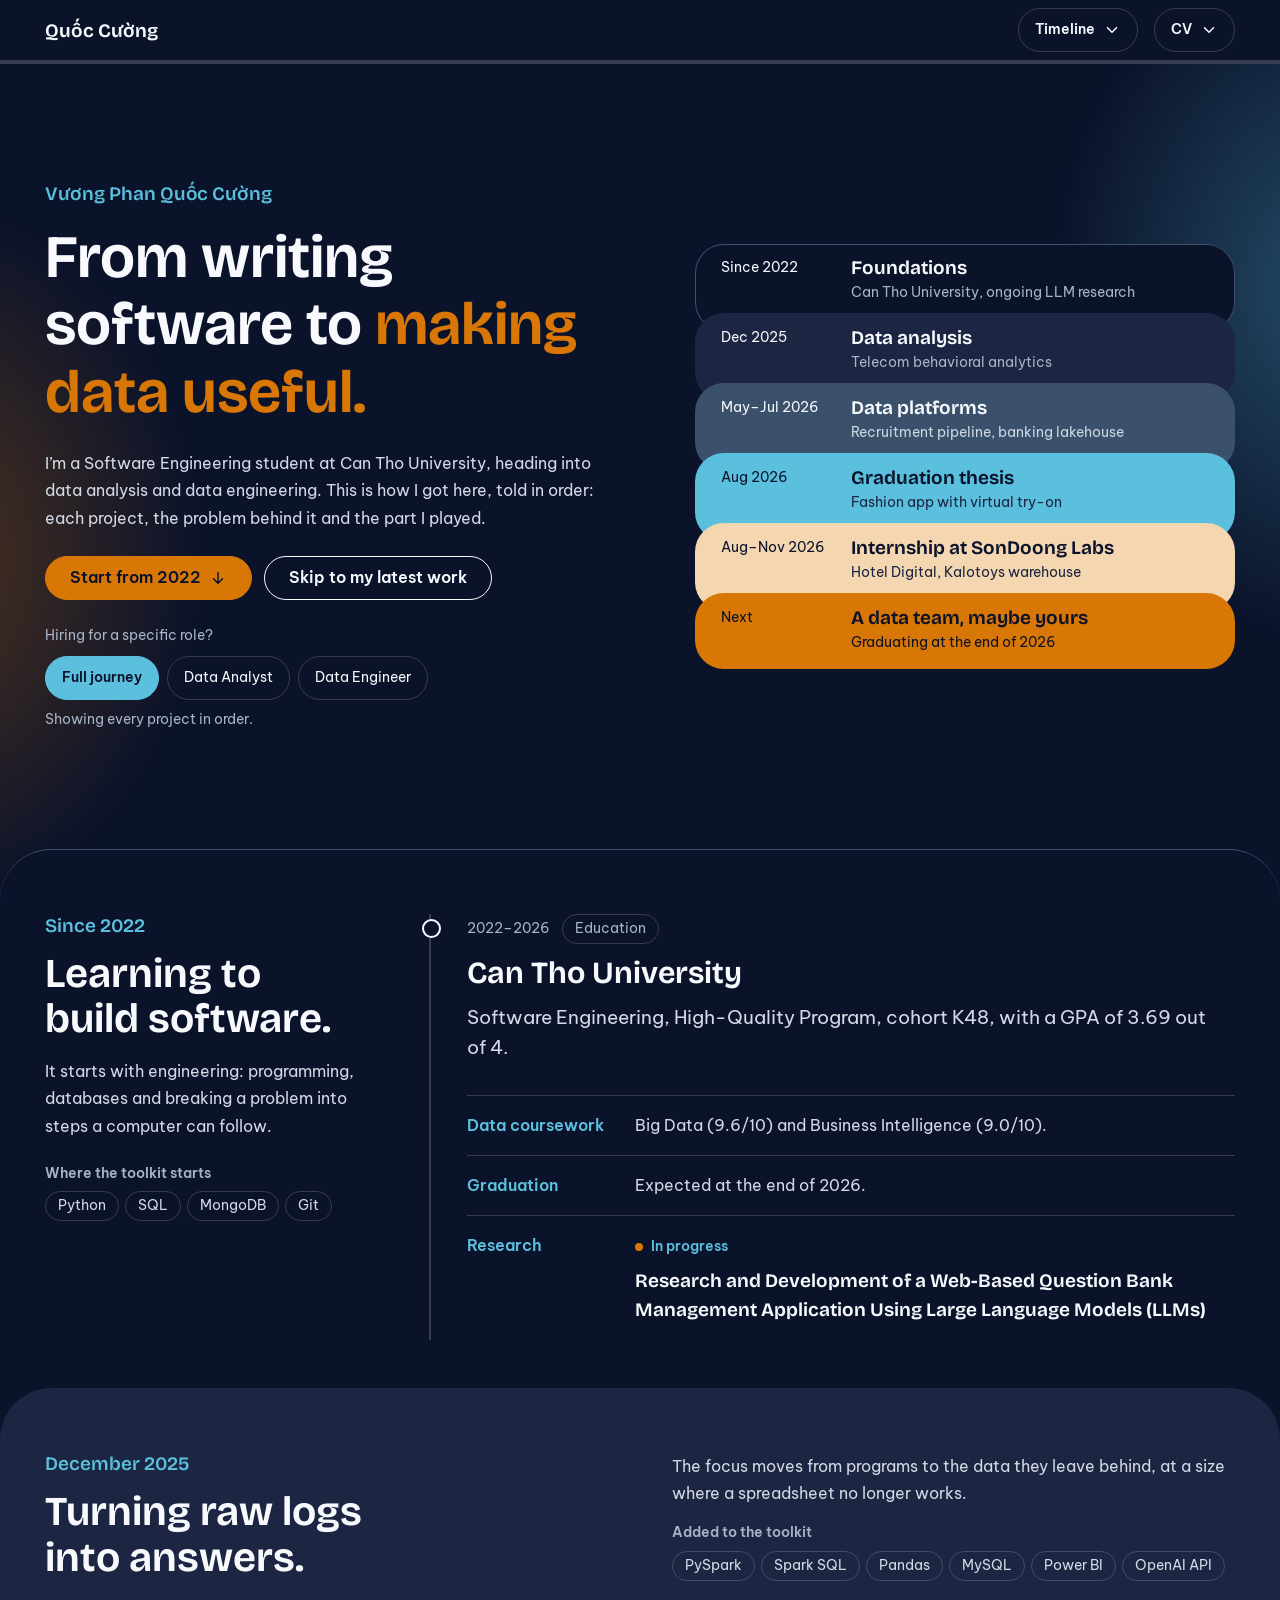
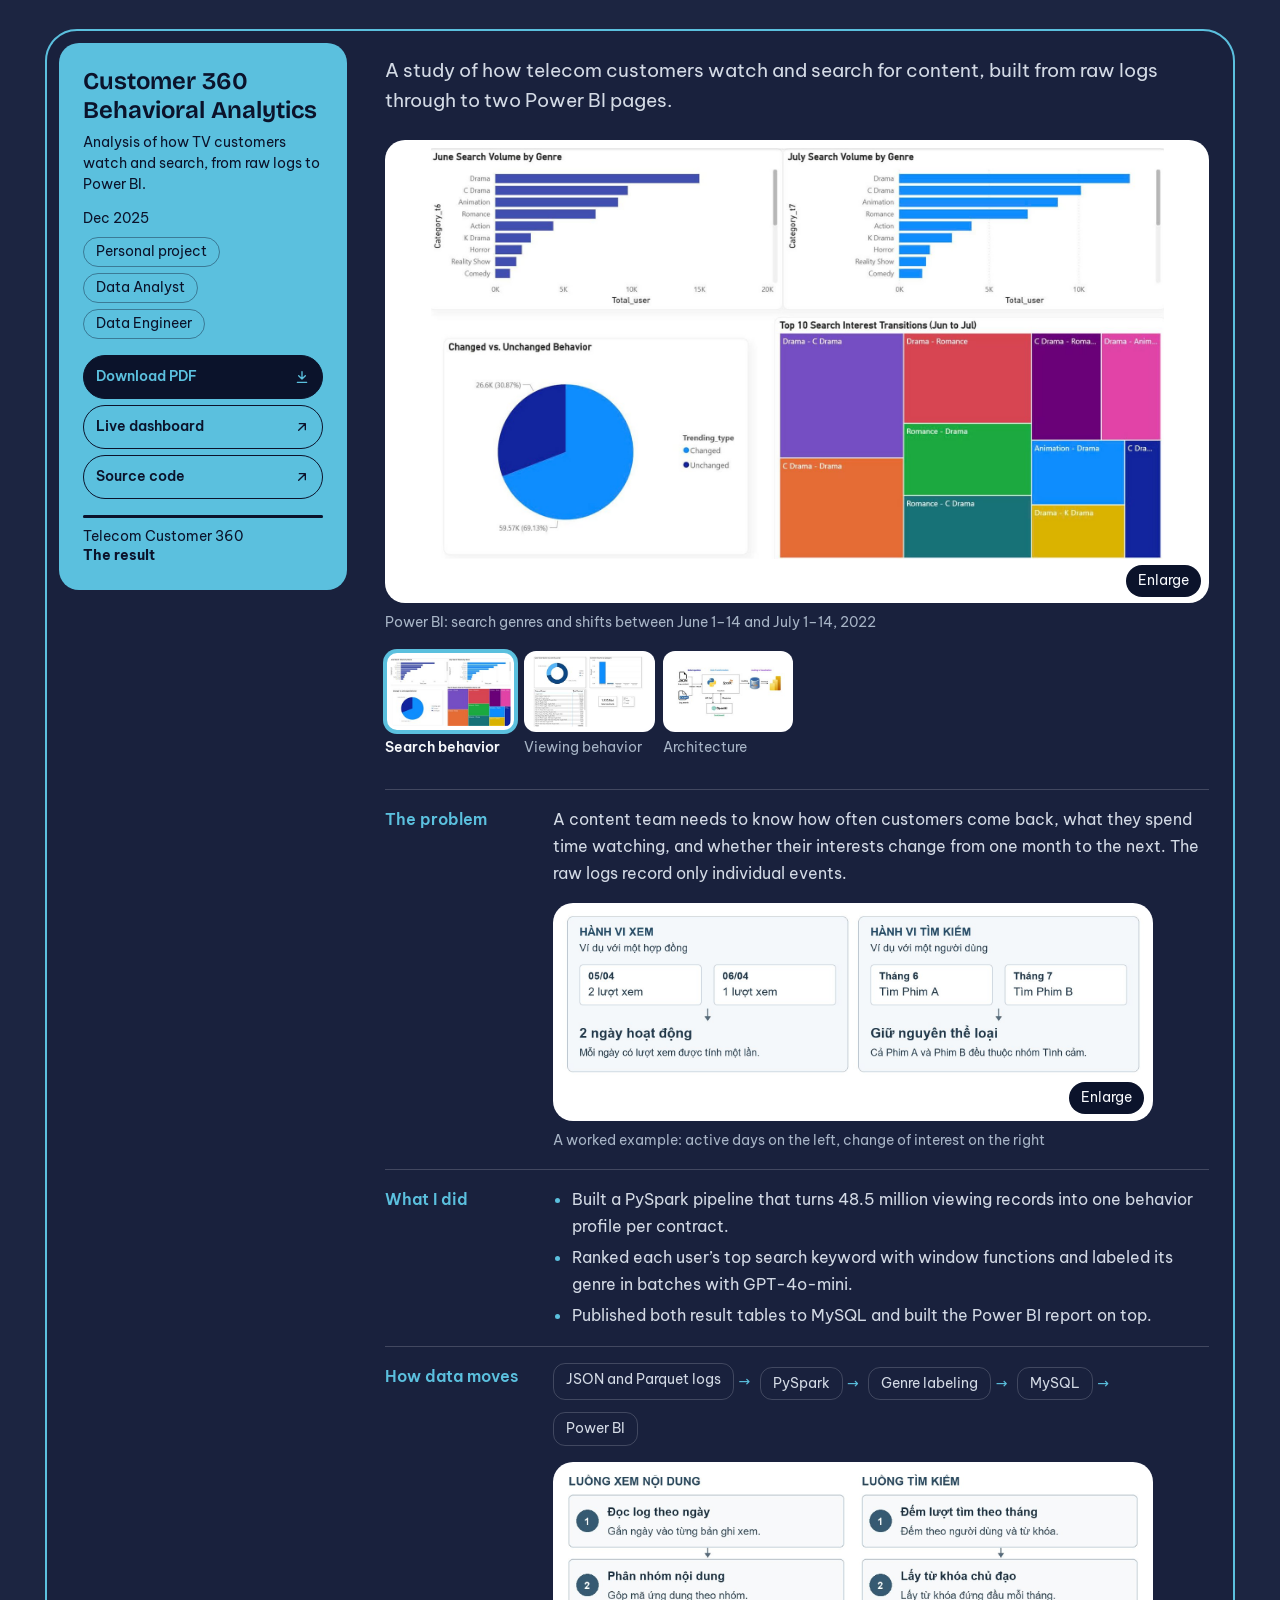
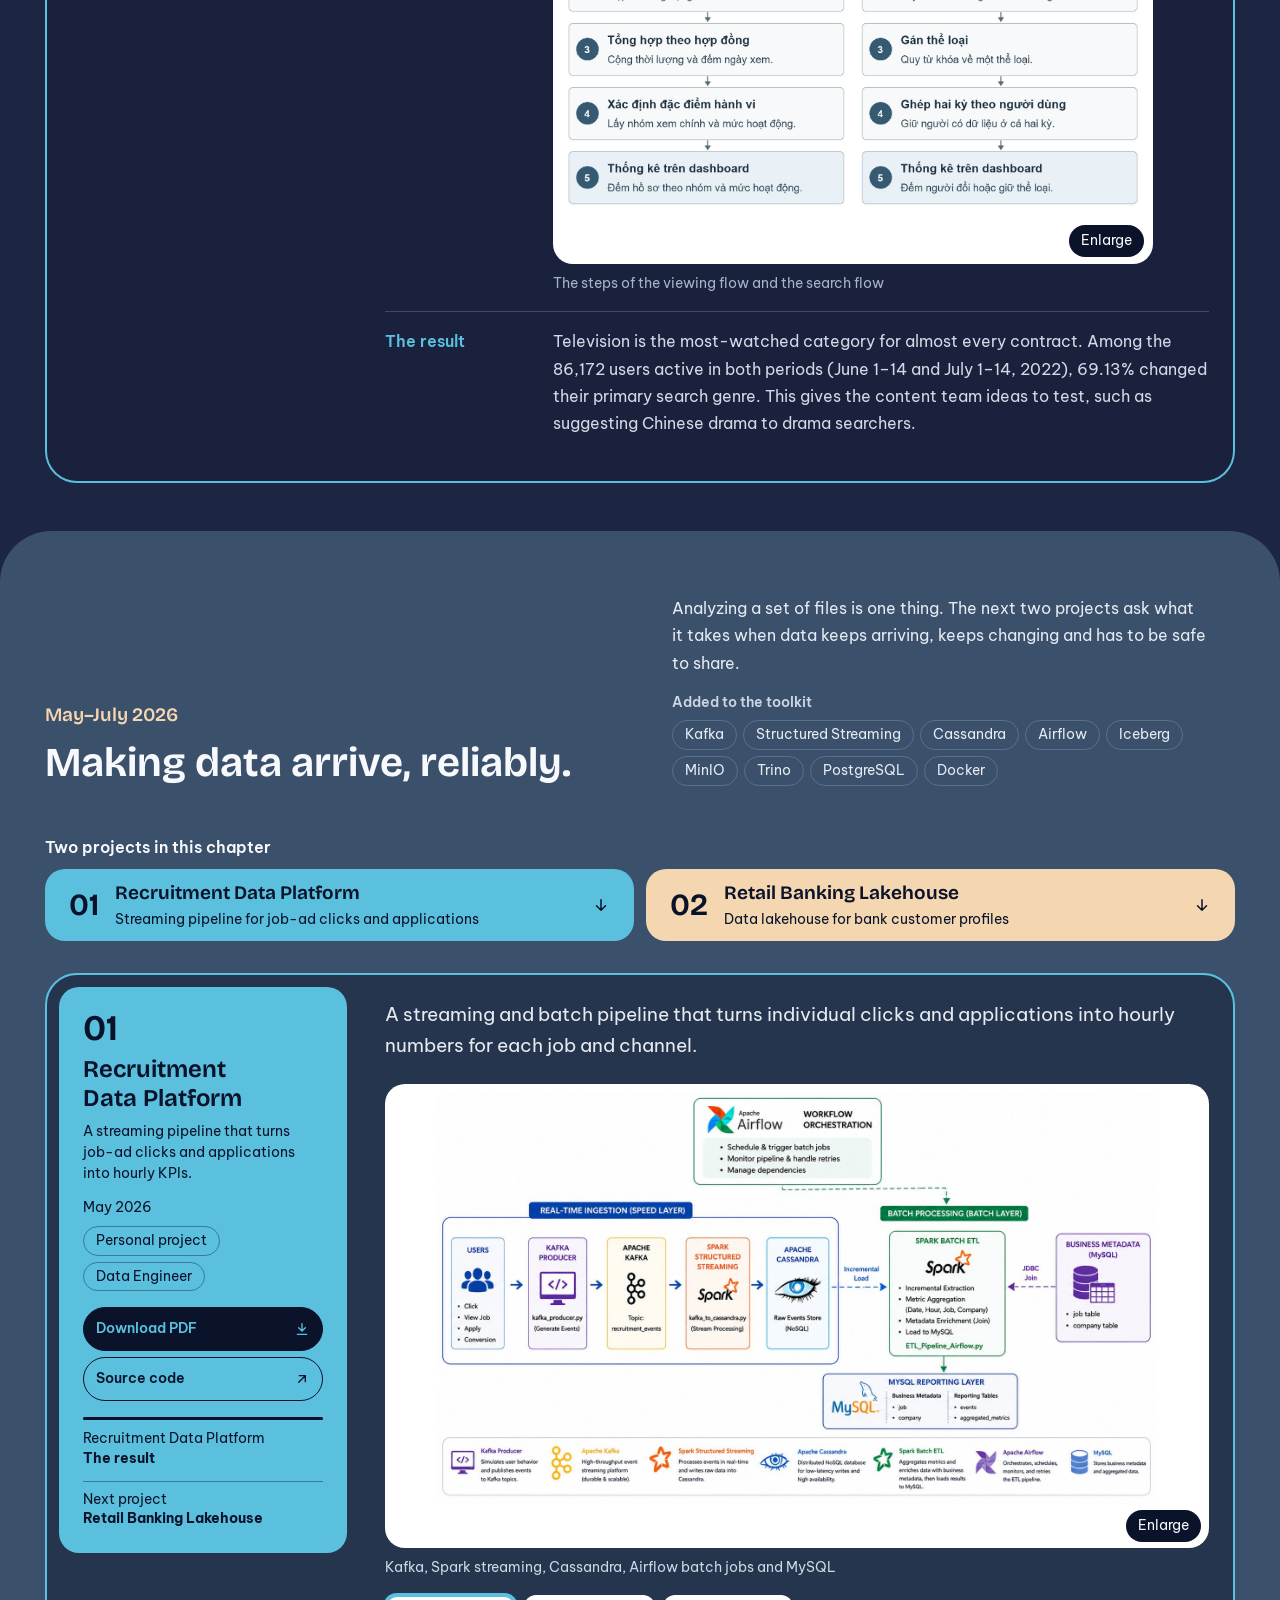
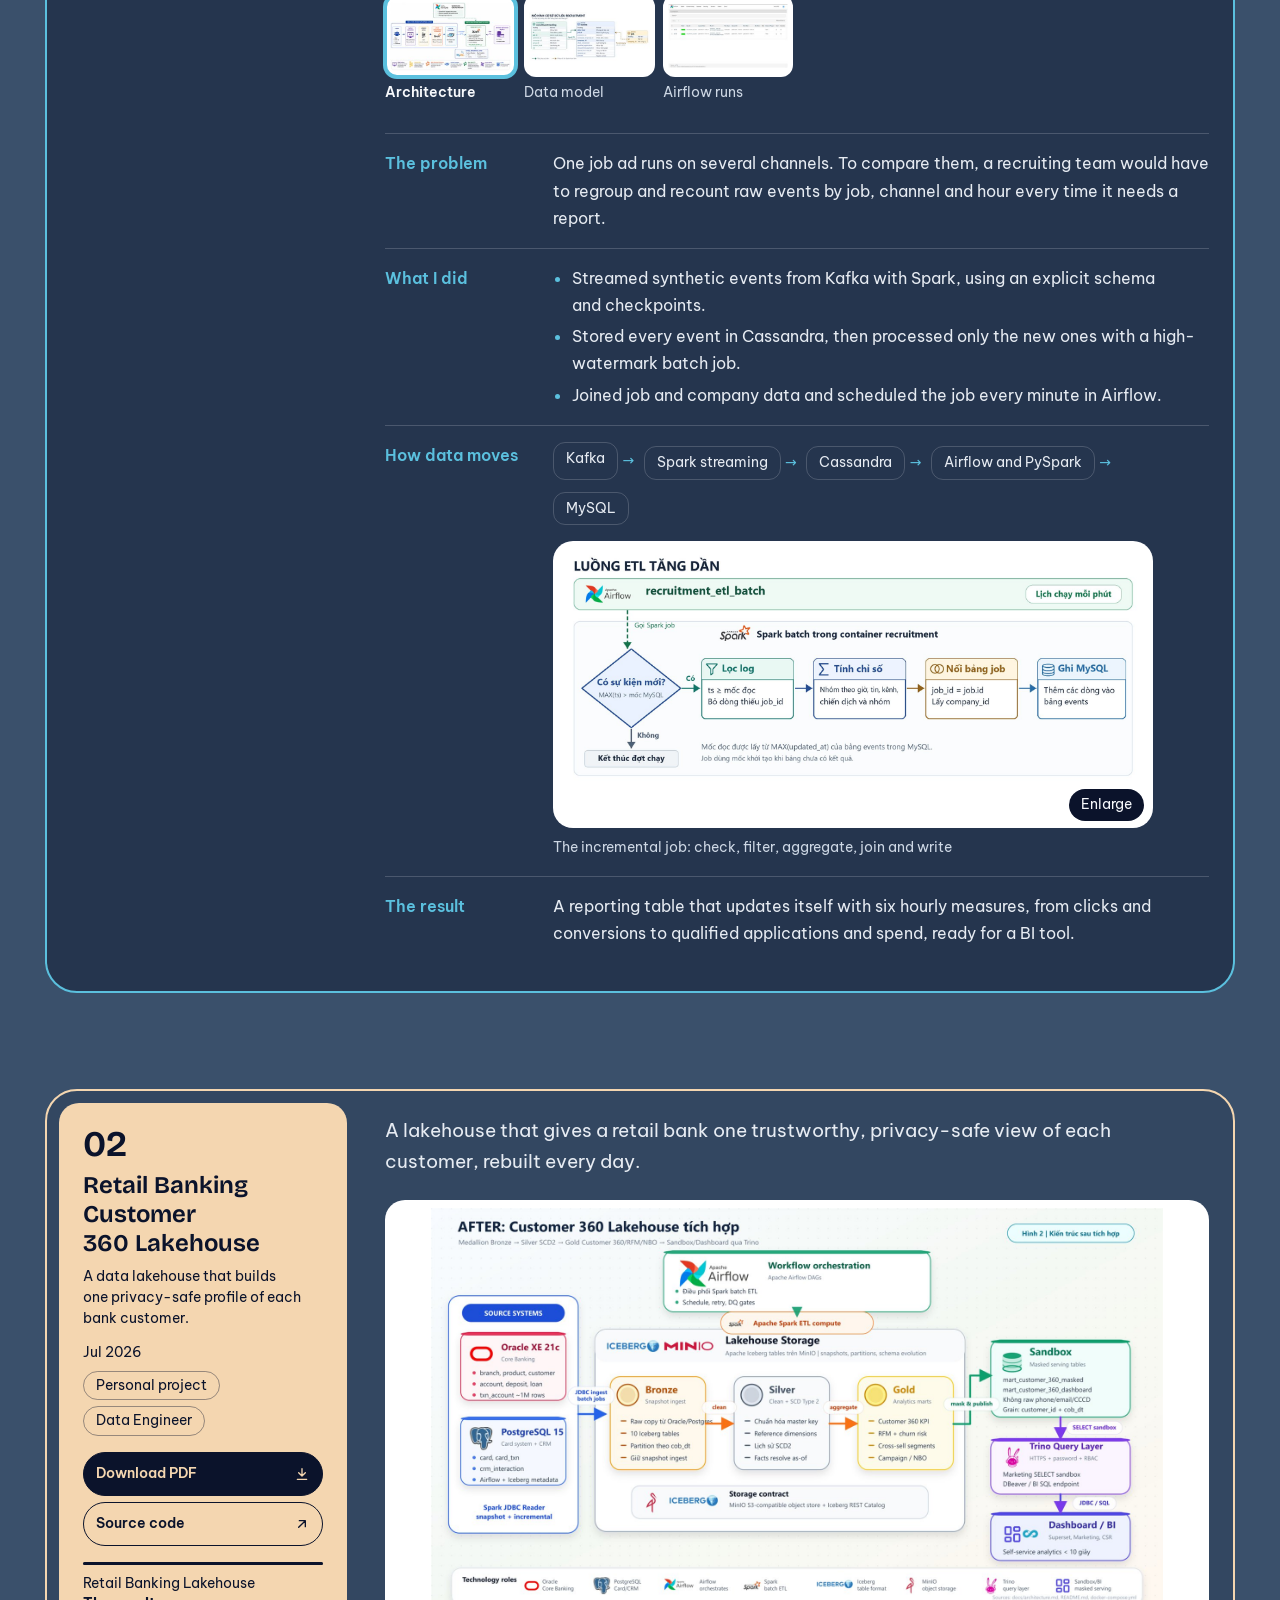
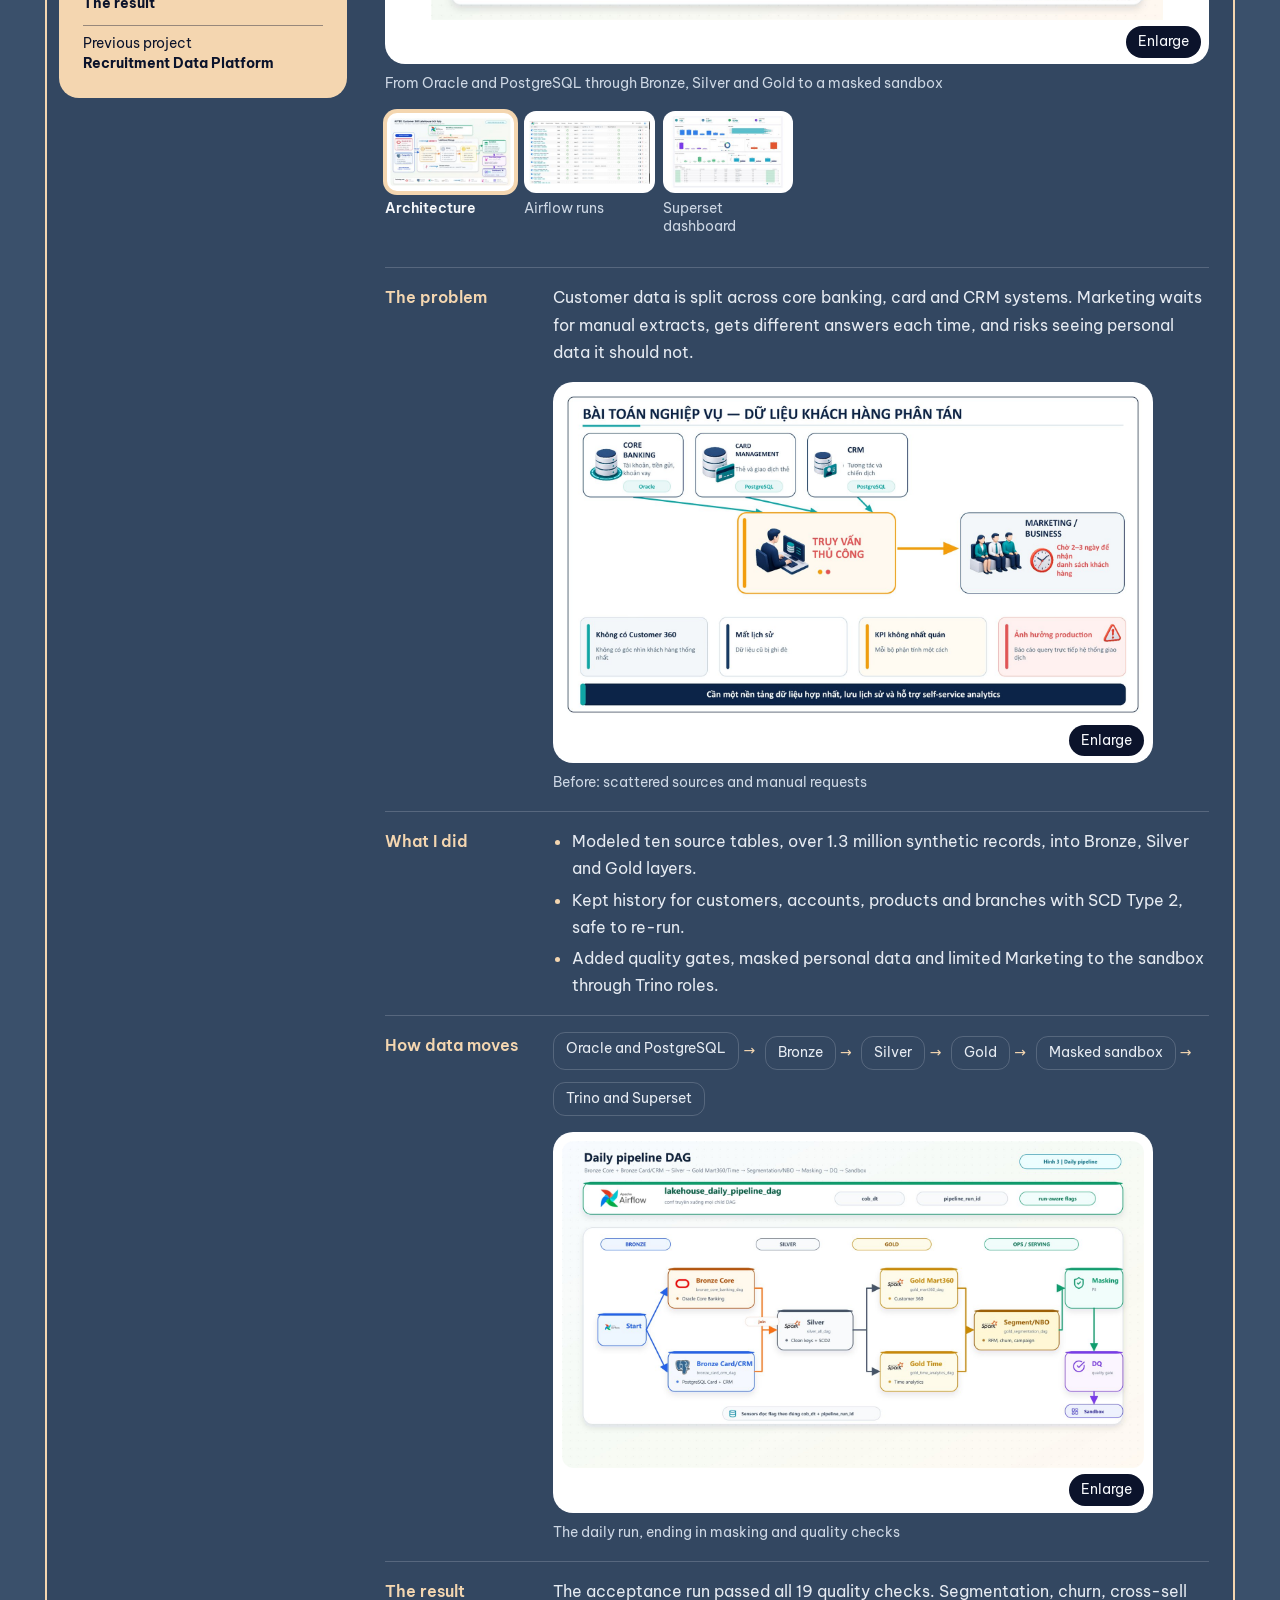
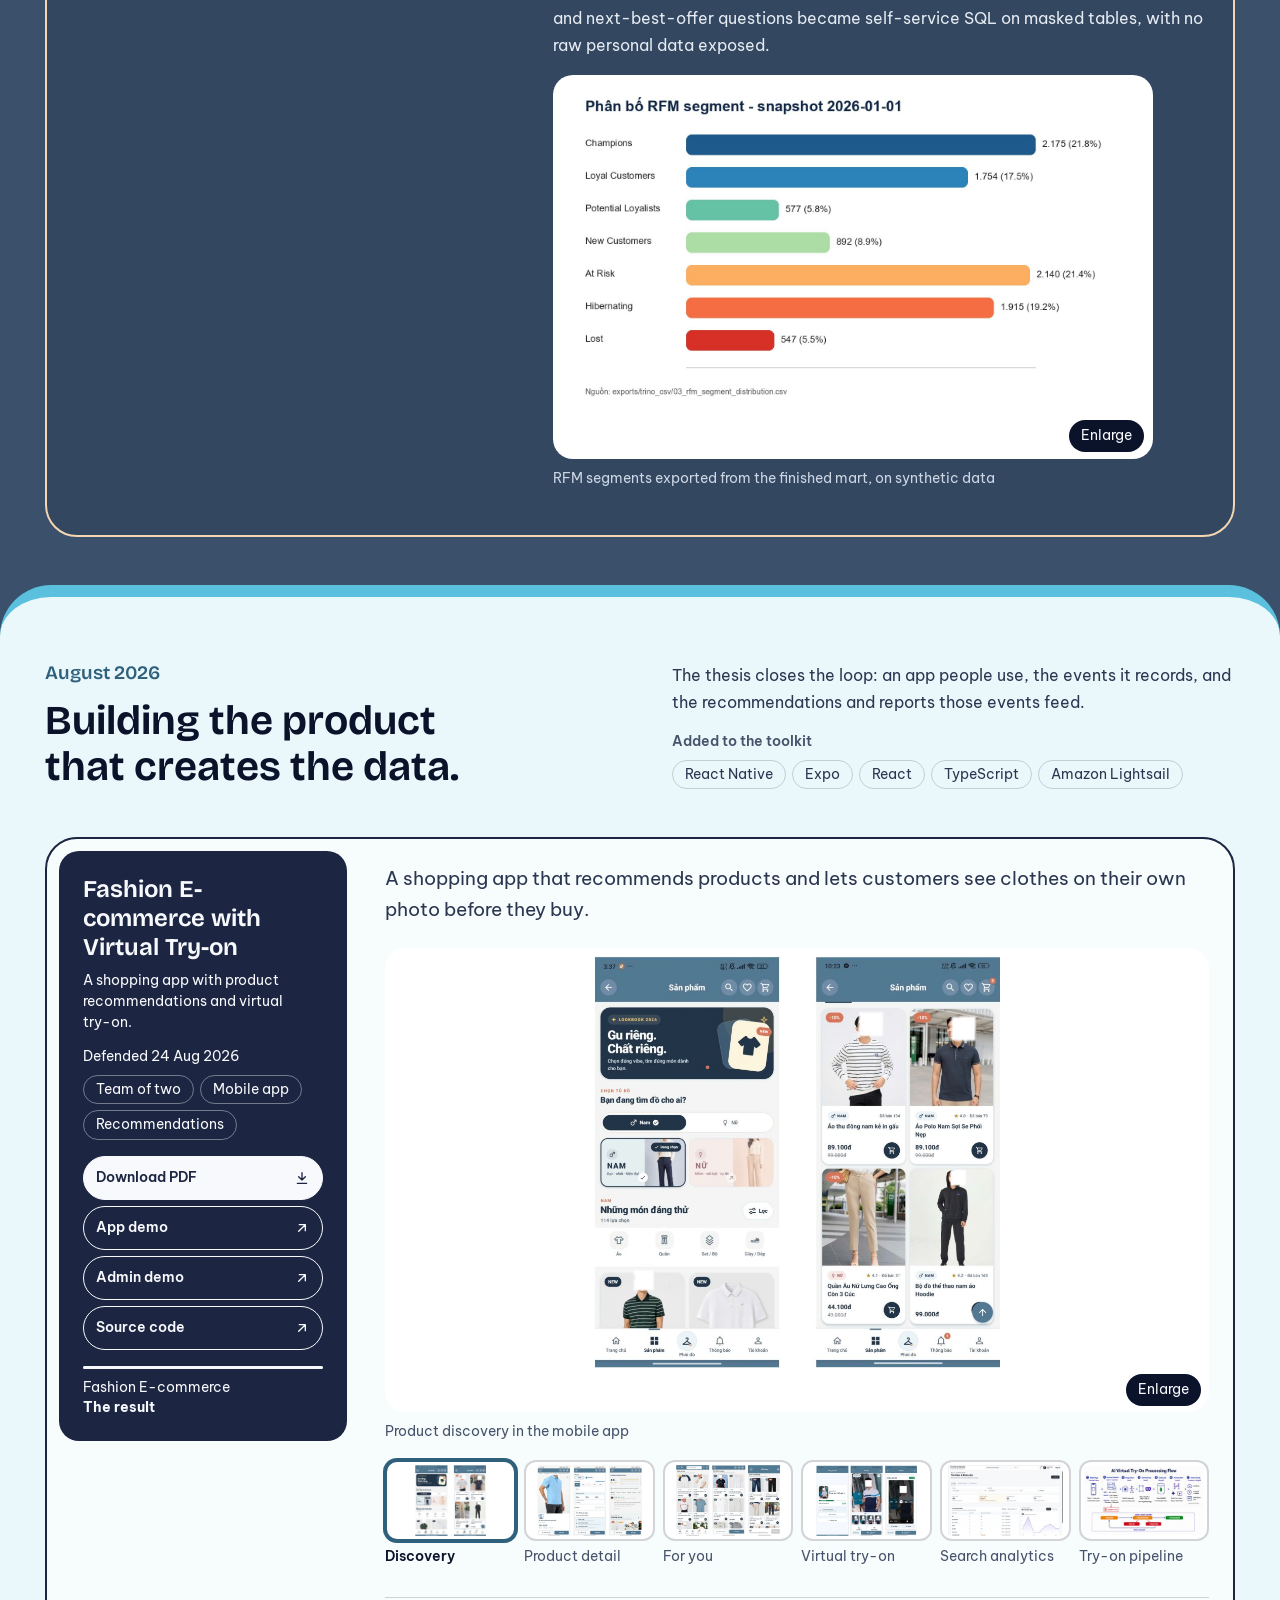
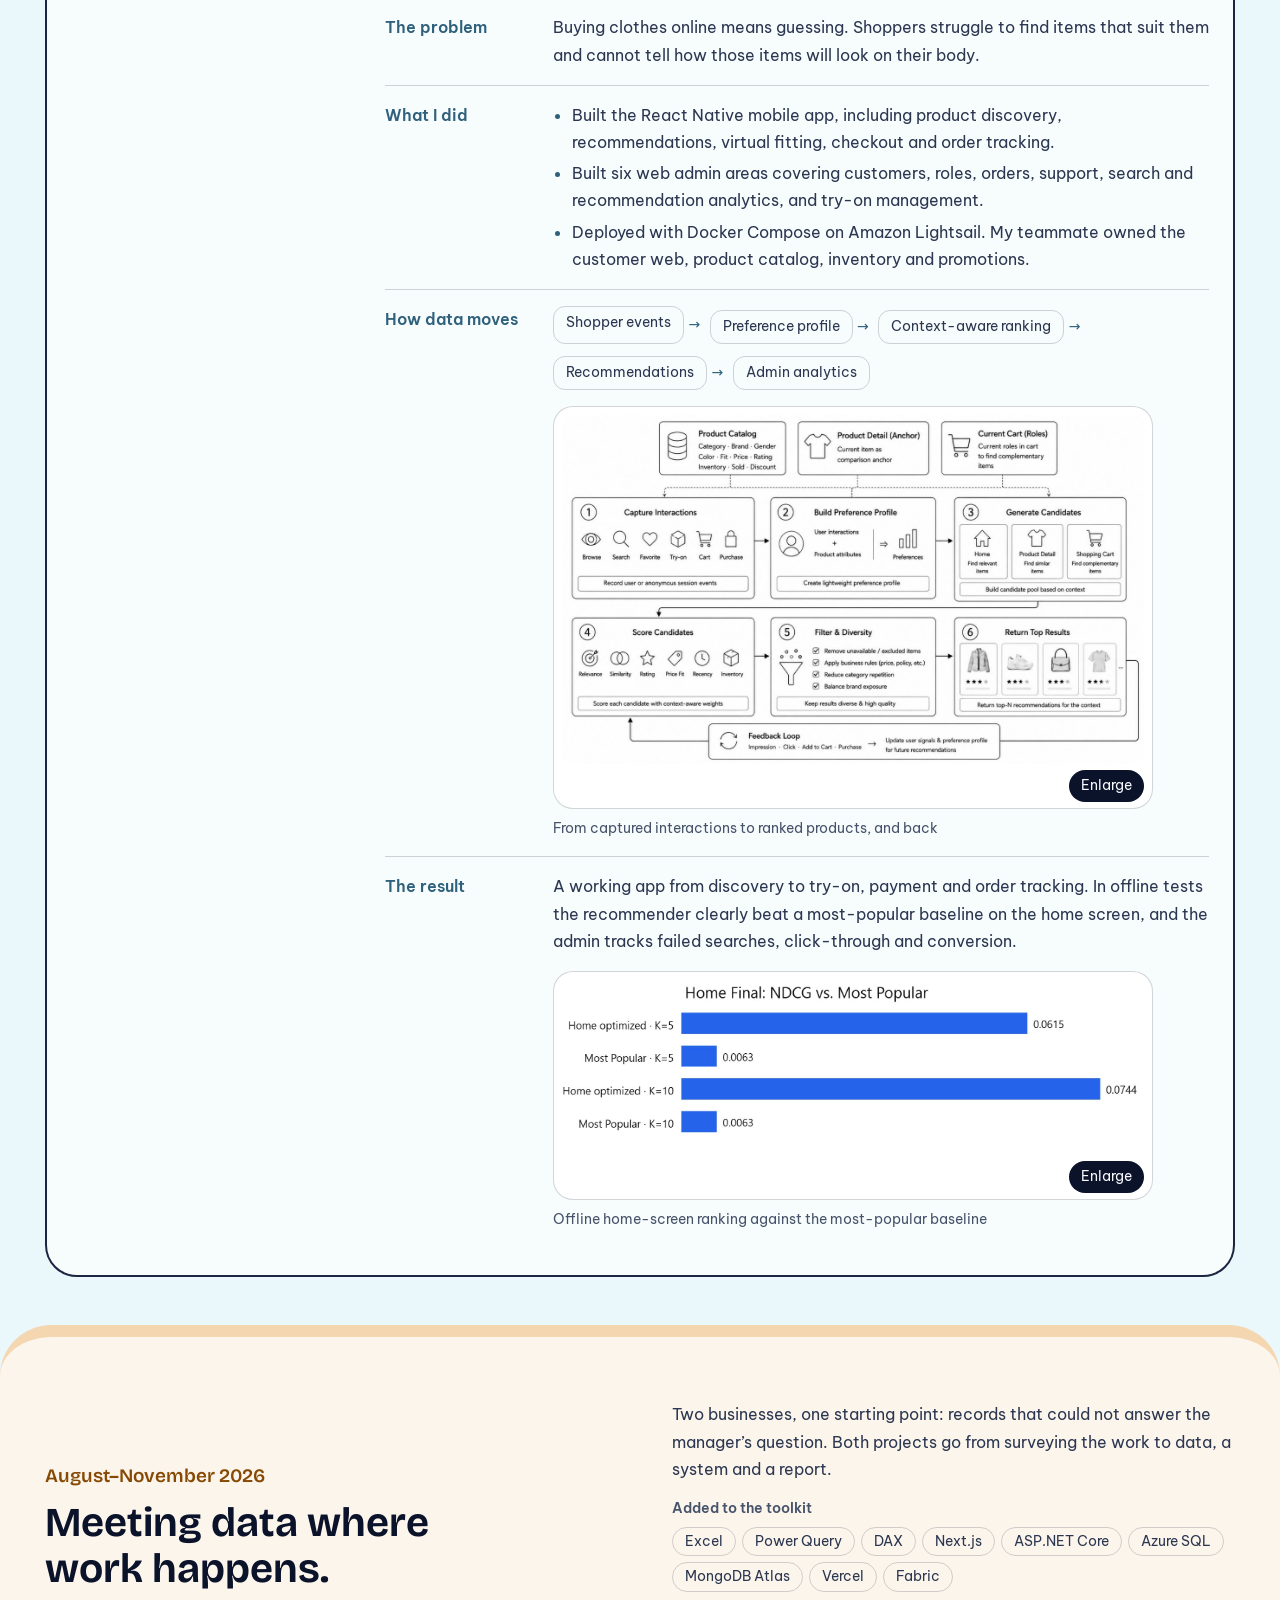
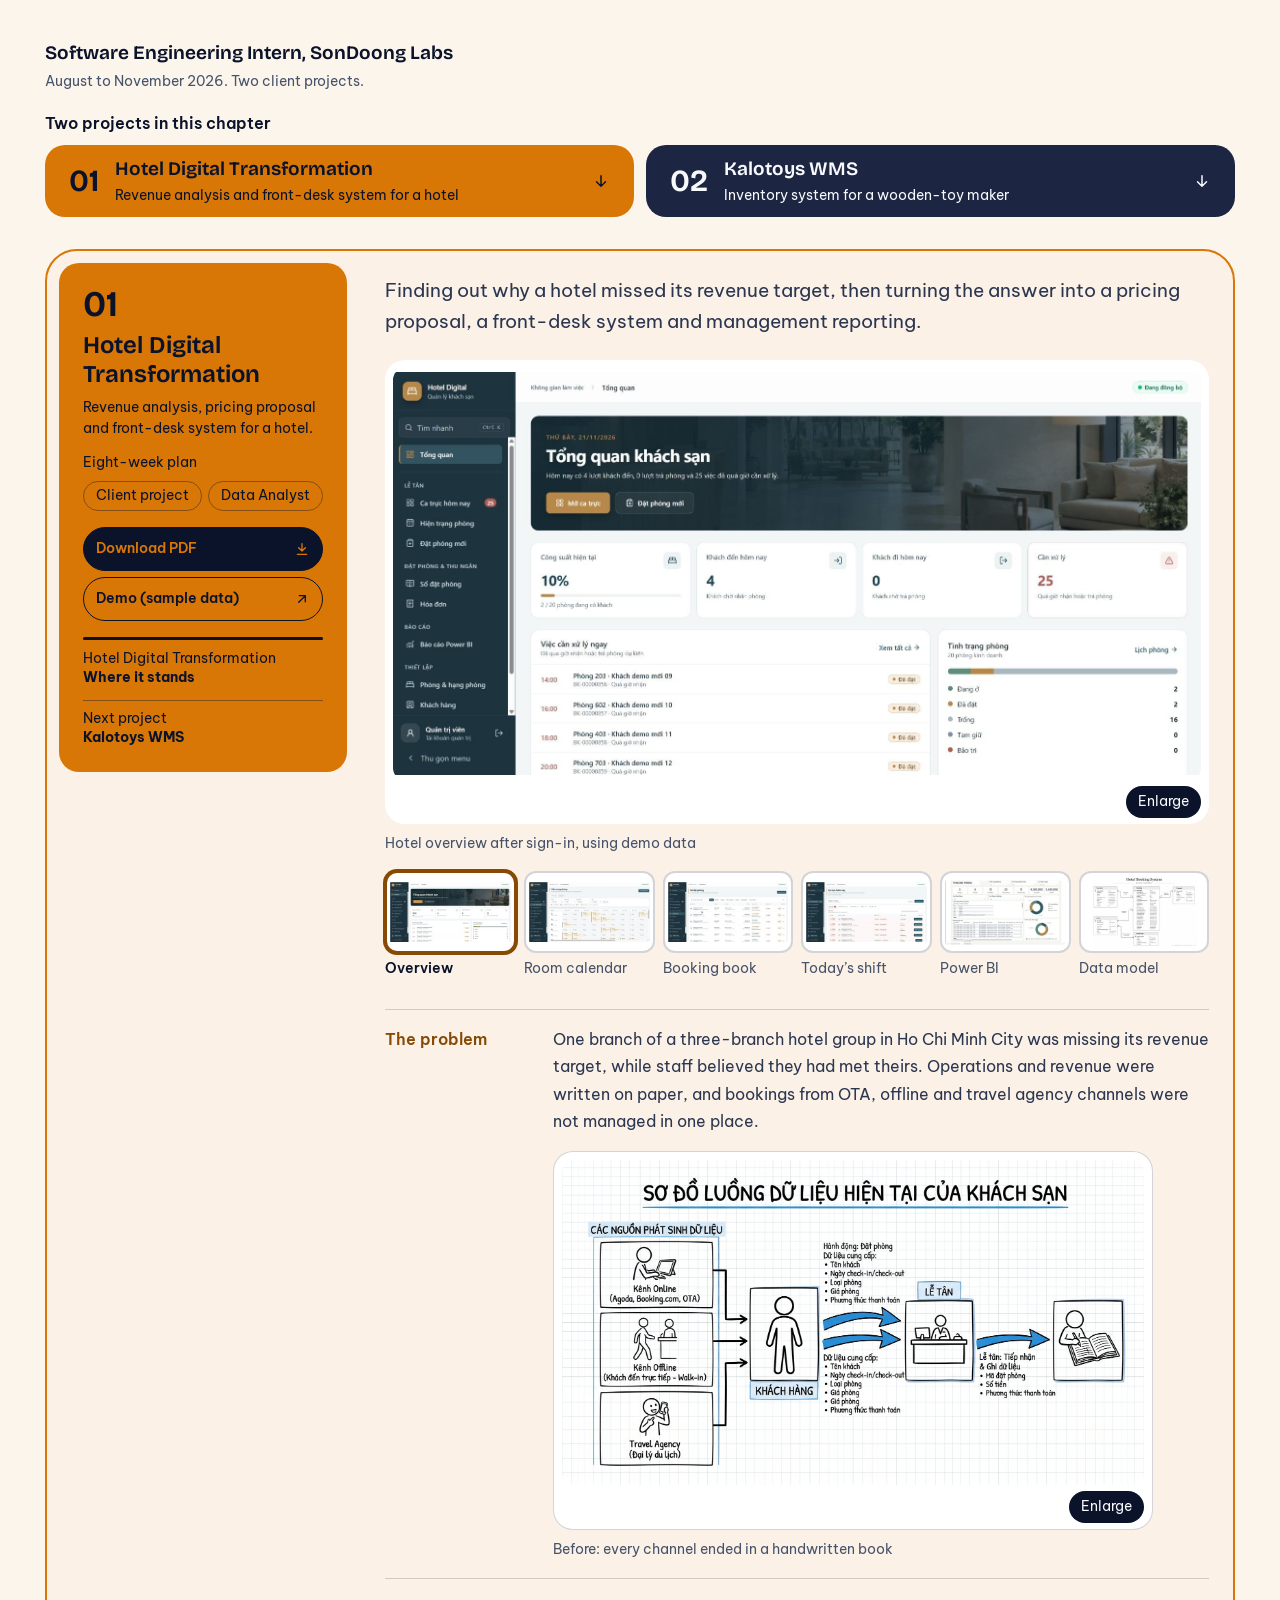
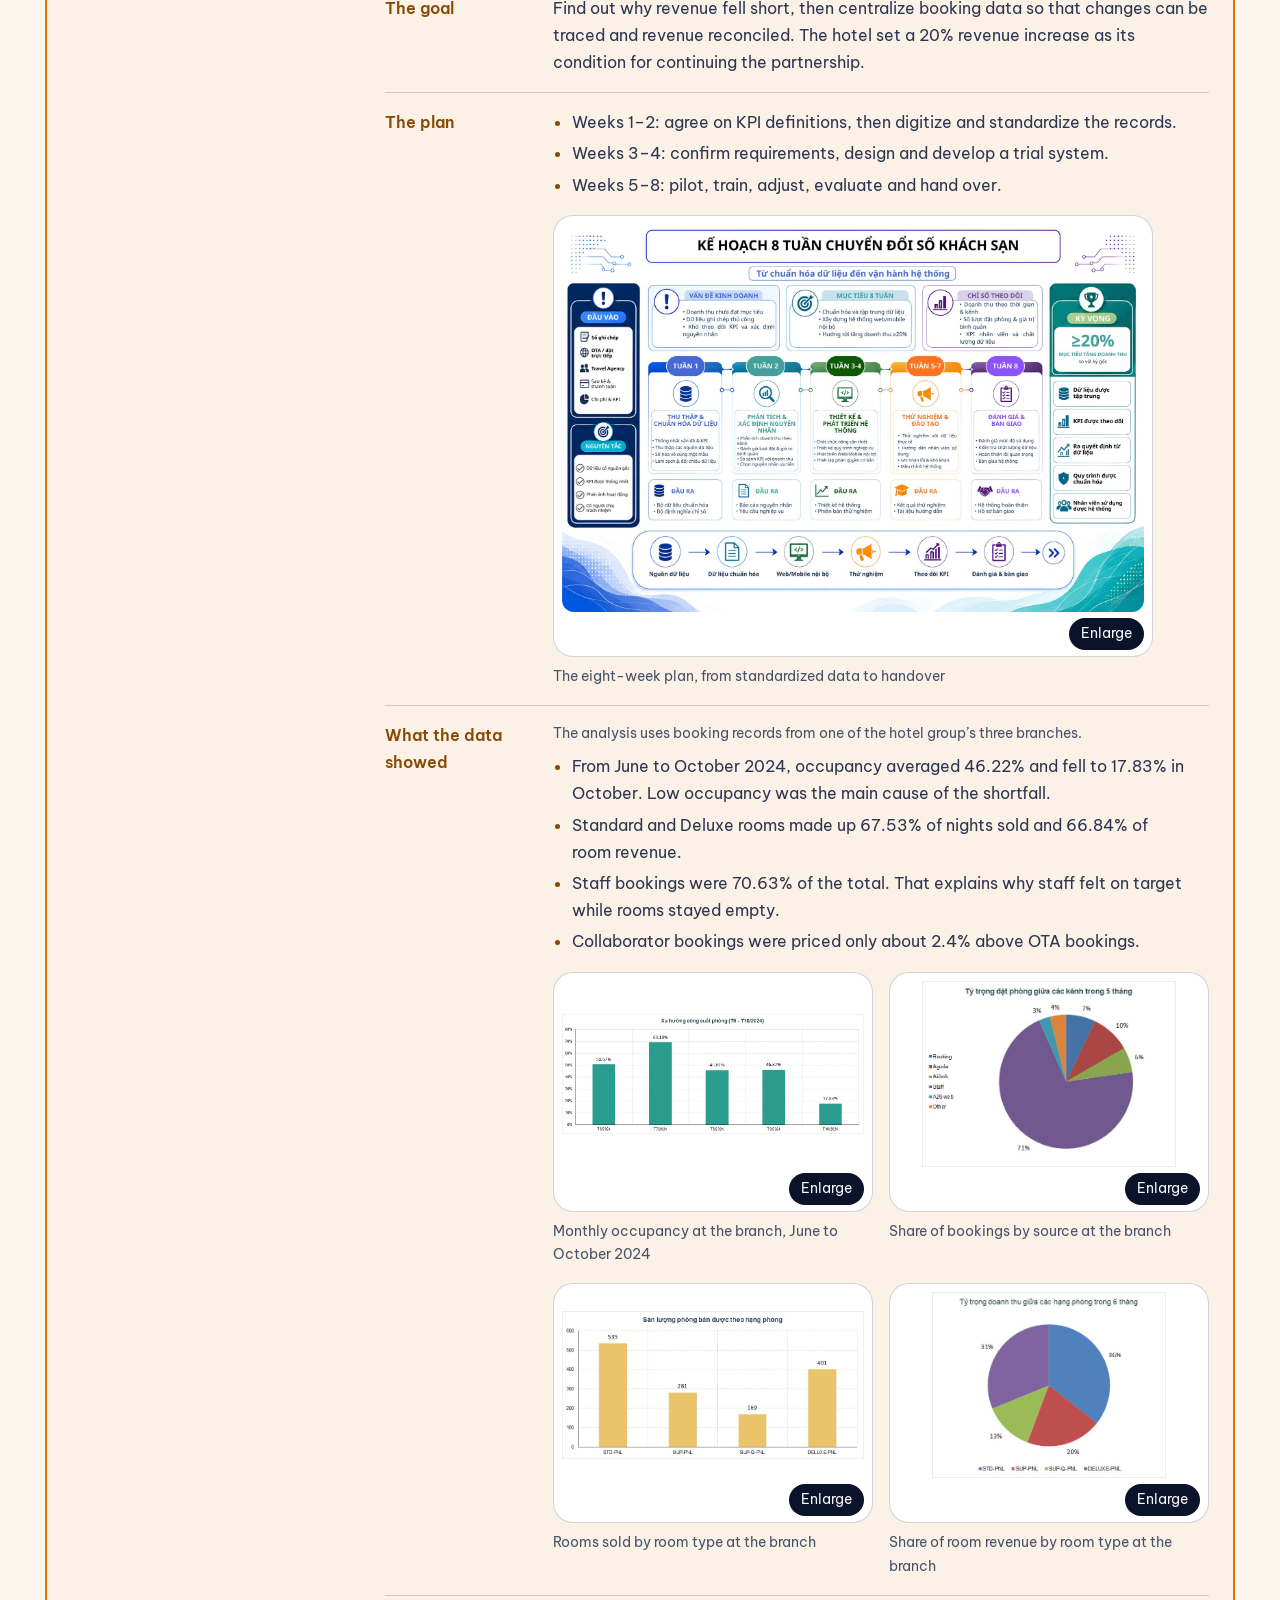
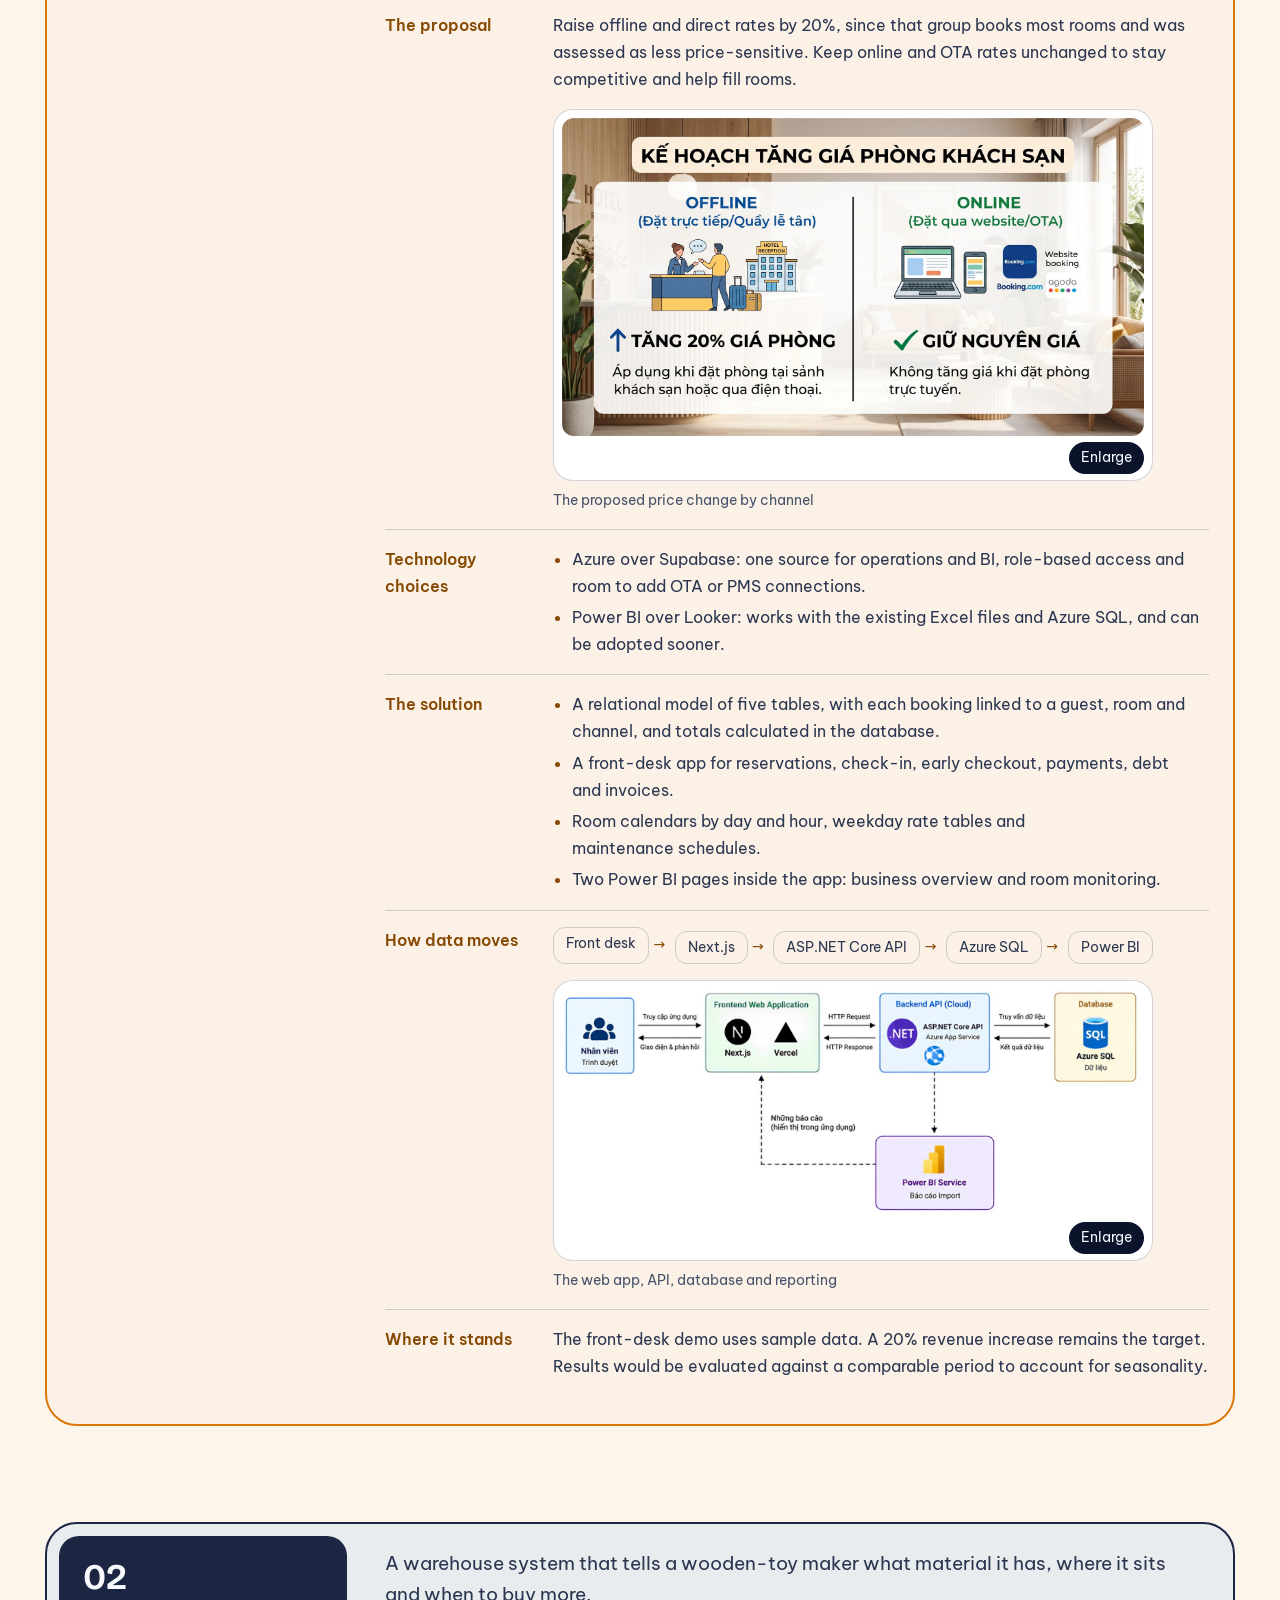
==== index.html @ 71e84320 "Clarify hotel data source and telecom analysis periods" ====
<!doctype html>
<html lang="en">
<head>
  <meta charset="utf-8">
  <meta name="viewport" content="width=device-width, initial-scale=1">
  <meta name="theme-color" content="#0B132B">
  <meta name="description" content="Vương Phan Quốc Cường: a project-by-project journey from software engineering to data analysis and data engineering, 2022 to 2026.">
  <link rel="canonical" href="https://mpgranji.github.io/">
  <meta property="og:type" content="website">
  <meta property="og:site_name" content="Vương Phan Quốc Cường">
  <meta property="og:title" content="Vương Phan Quốc Cường | Data Analyst &amp; Data Engineer">
  <meta property="og:description" content="From data pipelines to useful analysis — selected work across data engineering and analytics.">
  <meta property="og:url" content="https://mpgranji.github.io/">
  <meta property="og:image" content="https://mpgranji.github.io/assets/img/portfolio-og.png">
  <meta property="og:image:type" content="image/png">
  <meta property="og:image:width" content="1200">
  <meta property="og:image:height" content="630">
  <meta property="og:image:alt" content="Vương Phan Quốc Cường, Data Analyst and Data Engineer — from data pipelines to useful analysis.">
  <meta name="twitter:card" content="summary_large_image">
  <meta name="twitter:title" content="Vương Phan Quốc Cường | Data Analyst &amp; Data Engineer">
  <meta name="twitter:description" content="From data pipelines to useful analysis — selected work across data engineering and analytics.">
  <meta name="twitter:image" content="https://mpgranji.github.io/assets/img/portfolio-og.png">
  <title>Vương Phan Quốc Cường | Data Analyst and Data Engineer</title>
  <link rel="icon" href="data:image/svg+xml,%3Csvg xmlns='http://www.w3.org/2000/svg' viewBox='0 0 32 32'%3E%3Crect width='32' height='32' rx='16' fill='%230B132B'/%3E%3Cpath d='M6 20a10 10 0 0 1 20 0z' fill='%23D97706'/%3E%3C/svg%3E">
  <link rel="preconnect" href="https://fonts.googleapis.com">
  <link rel="preconnect" href="https://fonts.gstatic.com" crossorigin>
  <link rel="stylesheet" href="https://fonts.googleapis.com/css2?family=Be+Vietnam+Pro:wght@400;600&amp;family=Bricolage+Grotesque:wght@600;650&amp;display=swap">
  <link rel="stylesheet" href="styles.css">
  <script>document.documentElement.classList.add('js')</script>
  <script src="main.js" defer></script>
</head>
<body>
<svg hidden aria-hidden="true">
  <symbol id="i-down" viewBox="0 0 24 24"><path d="M12 5v14M6 13l6 6 6-6"/></symbol>
  <symbol id="i-chevron" viewBox="0 0 24 24"><path d="M6 9l6 6 6-6"/></symbol>
  <symbol id="i-out" viewBox="0 0 24 24"><path d="M7 17L17 7M8 7h9v9"/></symbol>
  <symbol id="i-file" viewBox="0 0 24 24"><path d="M12 4v11M7 10l5 5 5-5M5 20h14"/></symbol>
</svg>

<a class="skip" href="#main">Skip to content</a>

<header class="site-header t-night">
  <div class="container header-row">
    <a class="brand" href="#top">Quốc Cường</a>
    <details class="menu timeline-menu">
      <summary><span data-current>Timeline</span><svg class="icon" aria-hidden="true"><use href="#i-chevron"/></svg></summary>
      <nav class="menu-panel" aria-label="Chapters">
        <a href="#foundations"><i class="swatch" style="--c:var(--night)"></i>Since 2022: Foundations</a>
        <a href="#analysis"><i class="swatch" style="--c:var(--navy)"></i>Dec 2025: Data analysis</a>
        <a href="#platforms"><i class="swatch" style="--c:var(--steel)"></i>May–Jul 2026: Data platforms</a>
        <a href="#thesis"><i class="swatch" style="--c:var(--sky)"></i>Aug 2026: Graduation thesis</a>
        <a href="#internship"><i class="swatch" style="--c:var(--sand)"></i>Aug–Nov 2026: Internship</a>
        <a href="#next"><i class="swatch" style="--c:var(--amber)"></i>Next: Let’s work together</a>
      </nav>
    </details>
    <details class="menu">
      <summary>CV<svg class="icon" aria-hidden="true"><use href="#i-chevron"/></svg></summary>
      <div class="menu-panel">
        <a href="assets/cv/VuongPhanQuocCuong-CV-DataAnalyst.pdf" download>Data Analyst CV (PDF)</a>
        <a href="assets/cv/VuongPhanQuocCuong-CV-DataEngineer.pdf" download>Data Engineer CV (PDF)</a>
      </div>
    </details>
  </div>
  <div class="progress" aria-hidden="true">
    <i></i><i></i><i></i><i></i><i></i><i></i>
  </div>
</header>

<main id="main" tabindex="-1">

  <!-- Hero: who, and the whole journey at a glance -->
  <section class="hero t-night" id="top" aria-labelledby="hero-title">
    <i class="glow glow-warm" aria-hidden="true"></i><i class="glow glow-cool" aria-hidden="true"></i>
    <div class="container hero-grid">
      <div>
        <p class="hero-name">Vương Phan Quốc Cường</p>
        <h1 id="hero-title">From writing software to <em>making data useful.</em></h1>
        <p class="hero-intro">I’m a Software Engineering student at Can Tho University, heading into data analysis and data engineering. This is how I got here, told in order: each project, the problem behind it and the part I played.</p>
        <div class="hero-actions">
          <a class="btn btn-primary" href="#foundations">Start from 2022 <svg class="icon" aria-hidden="true"><use href="#i-down"/></svg></a>
          <a class="btn" href="#internship">Skip to my latest work</a>
        </div>
        <div class="lens" role="group" aria-labelledby="lens-label">
          <span class="lens-label" id="lens-label">Hiring for a specific role?</span>
          <button type="button" data-lens="all" aria-pressed="true">Full journey</button>
          <button type="button" data-lens="da" aria-pressed="false">Data Analyst</button>
          <button type="button" data-lens="de" aria-pressed="false">Data Engineer</button>
          <p class="lens-note" aria-live="polite">Showing every project in order.</p>
        </div>
      </div>

      <nav aria-label="Journey overview">
        <ol class="journey">
          <li style="--i:0"><a class="t-night" href="#foundations"><span class="when">Since 2022</span><span><strong>Foundations</strong><small>Can Tho University, ongoing LLM research</small></span></a></li>
          <li style="--i:1"><a class="t-navy" href="#analysis"><span class="when">Dec 2025</span><span><strong>Data analysis</strong><small>Telecom behavioral analytics</small></span></a></li>
          <li style="--i:2"><a class="t-steel" href="#platforms"><span class="when">May–Jul 2026</span><span><strong>Data platforms</strong><small>Recruitment pipeline, banking lakehouse</small></span></a></li>
          <li style="--i:3"><a class="t-sky" href="#thesis"><span class="when">Aug 2026</span><span><strong>Graduation thesis</strong><small>Fashion app with virtual try-on</small></span></a></li>
          <li style="--i:4"><a class="t-sand" href="#internship"><span class="when">Aug–Nov 2026</span><span><strong>Internship at SonDoong Labs</strong><small>Hotel Digital, Kalotoys warehouse</small></span></a></li>
          <li style="--i:5"><a class="t-amber" href="#next"><span class="when">Next</span><span><strong>A data team, maybe yours</strong><small>Graduating at the end of 2026</small></span></a></li>
        </ol>
      </nav>
    </div>
  </section>

  <!-- Since 2022 -->
  <section class="chapter t-night" id="foundations" data-theme="t-night" data-label="Since 2022" aria-labelledby="h-foundations">
    <div class="container chapter-grid">
      <header class="chapter-intro">
        <span class="chapter-date">Since 2022</span>
        <h2 id="h-foundations">Learning to build software.</h2>
        <p class="chapter-story">It starts with engineering: programming, databases and breaking a problem into steps a computer can follow.</p>
        <div class="toolkit"><h3>Where the toolkit starts</h3><ul class="tools"><li class="tag">Python</li><li class="tag">SQL</li><li class="tag">MongoDB</li><li class="tag">Git</li></ul></div>
      </header>

      <div class="timeline">
        <article class="project" id="education" data-reveal>
          <p class="project-meta"><span>2022–2026</span><span class="tag">Education</span></p>
          <h3>Can Tho University</h3>
          <p class="project-lead">Software Engineering, High-Quality Program, cohort K48, with a GPA of 3.69 out of 4.</p>
          <dl class="story">
            <div><dt>Data coursework</dt><dd>Big Data (9.6/10) and Business Intelligence (9.0/10).</dd></div>
            <div><dt>Graduation</dt><dd>Expected at the end of 2026.</dd></div>
            <div class="research"><dt>Research</dt><dd><span class="status">In progress</span><cite>Research and Development of a Web-Based Question Bank Management Application Using Large Language Models (LLMs)</cite></dd></div>
          </dl>
        </article>
      </div>
    </div>
  </section>

  <!-- Dec 2025 -->
  <section class="chapter t-navy" id="analysis" data-theme="t-navy" data-label="Dec 2025" aria-labelledby="h-analysis">
    <div class="container">
      <header class="chapter-head">
        <div><span class="chapter-date">December 2025</span><h2 id="h-analysis">Turning raw logs into answers.</h2></div>
        <div><p class="chapter-story">The focus moves from programs to the data they leave behind, at a size where a spreadsheet no longer works.</p><div class="toolkit"><h3>Added to the toolkit</h3><ul class="tools"><li class="tag">PySpark</li><li class="tag">Spark SQL</li><li class="tag">Pandas</li><li class="tag">MySQL</li><li class="tag">Power BI</li><li class="tag">OpenAI API</li></ul></div></div>
      </header>

      <article class="project case p-sky" id="telecom" data-tracks="da de" aria-labelledby="t-telecom">
        <div class="project-side">
            <h3 id="t-telecom"><span>Customer 360 Behavioral Analytics</span></h3>
            <p class="project-what">Analysis of how TV customers watch and search, from raw logs to Power BI.</p>
            <p class="project-meta"><span>Dec 2025</span><span class="tag">Personal project</span><span class="tag">Data Analyst</span><span class="tag">Data Engineer</span></p>
            <div class="links"><a class="is-pdf" href="https://raw.githubusercontent.com/MPGranji/MPGranji/main/docs/Customer_360_Behavioral_Analytics.pdf"><span><span class="long">Download PDF</span><span class="short">PDF</span></span><svg class="icon" aria-hidden="true"><use href="#i-file"/></svg></a>
              <a class="is-demo" href="https://app.powerbi.com/view?r=eyJrIjoiOGZmMGY1ZDktM2JlZC00YzAwLTg1YjUtNzhkY2RkMWZmZWExIiwidCI6IjZhYzJhZDA2LTY5MmMtNDY2My1iN2FmLWE5ZmYyYTg2NmQwYyIsImMiOjEwfQ%3D%3D" target="_blank" rel="noopener"><span><span class="long">Live dashboard</span><span class="short">Dashboard</span></span><svg class="icon" aria-hidden="true"><use href="#i-out"/></svg></a>
              <a class="is-code" href="https://github.com/MPGranji/etl-customer-360-behavioral-analytics" target="_blank" rel="noopener"><span><span class="long">Source code</span><span class="short">Code</span></span><svg class="icon" aria-hidden="true"><use href="#i-out"/></svg></a></div>
            <div class="reading" aria-hidden="true"><span class="reading-name">Telecom Customer 360</span><strong data-reading>Overview</strong><i></i></div>
        </div>
        <div class="project-main" data-reveal>
          <p class="project-lead">A study of how telecom customers watch and search for content, built from raw logs through to two Power BI pages.</p>
          <p class="project-collapsed" hidden>Outside the selected path.<button type="button" data-unfold>Show this project</button></p>
          <div class="project-body">
            <figure class="gallery">
                <button class="shot" type="button"><img src="assets/img/telecom-search.jpg" width="1700" height="954" loading="lazy" alt="Power BI: search genres and shifts between June 1–14 and July 1–14, 2022"><span class="shot-hint">Enlarge</span></button>
                <figcaption>Power BI: search genres and shifts between June 1–14 and July 1–14, 2022</figcaption>
                <div class="thumbs">
                  <button type="button" aria-pressed="true" data-src="assets/img/telecom-search.jpg" data-caption="Power BI: search genres and shifts between June 1–14 and July 1–14, 2022"><img src="assets/thumb/telecom-search.jpg" width="320" height="200" loading="lazy" alt="">Search behavior</button>
                  <button type="button" aria-pressed="false" data-src="assets/img/telecom-viewing.jpg" data-caption="Power BI: activity levels and most-watched content in April"><img src="assets/thumb/telecom-viewing.jpg" width="320" height="200" loading="lazy" alt="">Viewing behavior</button>
                  <button type="button" aria-pressed="false" data-src="assets/img/telecom-pipeline.jpg" data-caption="From JSON and Parquet logs through Spark and MySQL to Power BI"><img src="assets/thumb/telecom-pipeline.jpg" width="320" height="200" loading="lazy" alt="">Architecture</button>
                </div>
            </figure>
            <dl class="story">
              <div><dt>The problem</dt><dd>A content team needs to know how often customers come back, what they spend time watching, and whether their interests change from one month to the next. The raw logs record only individual events.<figure class="gallery in-story">
                <button class="shot" type="button"><img src="assets/img/telecom-example.jpg" width="1600" height="450" loading="lazy" alt="A worked example: active days on the left, change of interest on the right"><span class="shot-hint">Enlarge</span></button>
                <figcaption>A worked example: active days on the left, change of interest on the right</figcaption>
              </figure></dd></div>
              <div><dt>What I did</dt><dd><ul>
                <li>Built a PySpark pipeline that turns 48.5 million viewing records into one behavior profile per contract.</li>
                <li>Ranked each user’s top search keyword with window functions and labeled its genre in batches with GPT-4o-mini.</li>
                <li>Published both result tables to MySQL and built the Power BI report on top.</li>
              </ul></dd></div>
              <div><dt>How data moves</dt><dd><ol class="flow"><li>JSON and Parquet logs</li><li>PySpark</li><li>Genre labeling</li><li>MySQL</li><li>Power BI</li></ol><figure class="gallery in-story">
                <button class="shot" type="button"><img src="assets/img/telecom-steps.jpg" width="1600" height="955" loading="lazy" alt="The steps of the viewing flow and the search flow"><span class="shot-hint">Enlarge</span></button>
                <figcaption>The steps of the viewing flow and the search flow</figcaption>
              </figure></dd></div>
              <div><dt>The result</dt><dd>Television is the most-watched category for almost every contract. Among the 86,172 users active in both periods (June 1–14 and July 1–14, 2022), 69.13% changed their primary search genre. This gives the content team ideas to test, such as suggesting Chinese drama to drama searchers.</dd></div>
            </dl>
          </div>
        </div>
      </article>
    </div>
  </section>

  <!-- May–Jul 2026 -->
  <section class="chapter t-steel" id="platforms" data-theme="t-steel" data-label="May–Jul 2026" aria-labelledby="h-platforms">
    <div class="container">
      <header class="chapter-head">
        <div><span class="chapter-date">May–July 2026</span><h2 id="h-platforms">Making data arrive, reliably.</h2></div>
        <div><p class="chapter-story">Analyzing a set of files is one thing. The next two projects ask what it takes when data keeps arriving, keeps changing and has to be safe to share.</p><div class="toolkit"><h3>Added to the toolkit</h3><ul class="tools"><li class="tag">Kafka</li><li class="tag">Structured Streaming</li><li class="tag">Cassandra</li><li class="tag">Airflow</li><li class="tag">Iceberg</li><li class="tag">MinIO</li><li class="tag">Trino</li><li class="tag">PostgreSQL</li><li class="tag">Docker</li></ul></div></div>
      </header>
      <p class="case-count">Two projects in this chapter</p>
      <nav class="case-index" aria-label="Projects in this chapter">
        <a class="p-sky" href="#recruitment"><b>01</b><span><strong>Recruitment Data Platform</strong><small>Streaming pipeline for job-ad clicks and applications</small></span><svg class="icon" aria-hidden="true"><use href="#i-down"/></svg></a>
        <a class="p-sand" href="#banking"><b>02</b><span><strong>Retail Banking Lakehouse</strong><small>Data lakehouse for bank customer profiles</small></span><svg class="icon" aria-hidden="true"><use href="#i-down"/></svg></a>
      </nav>

      <article class="project case p-sky" id="recruitment" data-tracks="de" aria-labelledby="t-recruitment">
        <div class="project-side">
            <h3 id="t-recruitment"><span class="project-no" aria-hidden="true">01</span><span>Recruitment Data Platform</span></h3>
            <p class="project-what">A streaming pipeline that turns job-ad clicks and applications into hourly KPIs.</p>
            <p class="project-meta"><span>May 2026</span><span class="tag">Personal project</span><span class="tag">Data Engineer</span></p>
            <div class="links"><a class="is-pdf" href="https://raw.githubusercontent.com/MPGranji/MPGranji/main/docs/recruitment.pdf"><span><span class="long">Download PDF</span><span class="short">PDF</span></span><svg class="icon" aria-hidden="true"><use href="#i-file"/></svg></a>
              <a class="is-code" href="https://github.com/MPGranji/project_de-recruitment" target="_blank" rel="noopener"><span><span class="long">Source code</span><span class="short">Code</span></span><svg class="icon" aria-hidden="true"><use href="#i-out"/></svg></a></div>
            <div class="reading" aria-hidden="true"><span class="reading-name">Recruitment Data Platform</span><strong data-reading>Overview</strong><i></i></div>
            <a class="project-switch" href="#banking"><span>Next project</span><strong>Retail Banking Lakehouse</strong></a>
        </div>
        <div class="project-main" data-reveal>
          <p class="project-lead">A streaming and batch pipeline that turns individual clicks and applications into hourly numbers for each job and channel.</p>
          <p class="project-collapsed" hidden>Outside the selected path.<button type="button" data-unfold>Show this project</button></p>
          <div class="project-body">
            <figure class="gallery">
                <button class="shot" type="button"><img src="assets/img/recruitment-architecture.jpg" width="1660" height="948" loading="lazy" alt="Kafka, Spark streaming, Cassandra, Airflow batch jobs and MySQL"><span class="shot-hint">Enlarge</span></button>
                <figcaption>Kafka, Spark streaming, Cassandra, Airflow batch jobs and MySQL</figcaption>
                <div class="thumbs">
                  <button type="button" aria-pressed="true" data-src="assets/img/recruitment-architecture.jpg" data-caption="Kafka, Spark streaming, Cassandra, Airflow batch jobs and MySQL"><img src="assets/thumb/recruitment-architecture.jpg" width="320" height="200" loading="lazy" alt="">Architecture</button>
                  <button type="button" aria-pressed="false" data-src="assets/img/recruitment-model.jpg" data-caption="Event log, job table and the hourly reporting table"><img src="assets/thumb/recruitment-model.jpg" width="320" height="200" loading="lazy" alt="">Data model</button>
                  <button type="button" aria-pressed="false" data-src="assets/img/recruitment-airflow.jpg" data-caption="Successful scheduled runs of the batch job in Airflow"><img src="assets/thumb/recruitment-airflow.jpg" width="320" height="200" loading="lazy" alt="">Airflow runs</button>
                </div>
            </figure>
            <dl class="story">
              <div><dt>The problem</dt><dd>One job ad runs on several channels. To compare them, a recruiting team would have to regroup and recount raw events by job, channel and hour every time it needs a report.</dd></div>
              <div><dt>What I did</dt><dd><ul>
                <li>Streamed synthetic events from Kafka with Spark, using an explicit schema and checkpoints.</li>
                <li>Stored every event in Cassandra, then processed only the new ones with a high-watermark batch job.</li>
                <li>Joined job and company data and scheduled the job every minute in Airflow.</li>
              </ul></dd></div>
              <div><dt>How data moves</dt><dd><ol class="flow"><li>Kafka</li><li>Spark streaming</li><li>Cassandra</li><li>Airflow and PySpark</li><li>MySQL</li></ol><figure class="gallery in-story">
                <button class="shot" type="button"><img src="assets/img/recruitment-batch.jpg" width="1700" height="680" loading="lazy" alt="The incremental job: check, filter, aggregate, join and write"><span class="shot-hint">Enlarge</span></button>
                <figcaption>The incremental job: check, filter, aggregate, join and write</figcaption>
              </figure></dd></div>
              <div><dt>The result</dt><dd>A reporting table that updates itself with six hourly measures, from clicks and conversions to qualified applications and spend, ready for a BI tool.</dd></div>
            </dl>
          </div>
        </div>
      </article>

      <article class="project case p-sand" id="banking" data-tracks="de" aria-labelledby="t-banking">
        <div class="project-side">
            <h3 id="t-banking"><span class="project-no" aria-hidden="true">02</span><span>Retail Banking Customer 360 Lakehouse</span></h3>
            <p class="project-what">A data lakehouse that builds one privacy-safe profile of each bank customer.</p>
            <p class="project-meta"><span>Jul 2026</span><span class="tag">Personal project</span><span class="tag">Data Engineer</span></p>
            <div class="links"><a class="is-pdf" href="https://raw.githubusercontent.com/MPGranji/MPGranji/main/docs/Bao_cao_Customer_360_Lakehouse_Banking.pdf"><span><span class="long">Download PDF</span><span class="short">PDF</span></span><svg class="icon" aria-hidden="true"><use href="#i-file"/></svg></a>
              <a class="is-code" href="https://github.com/MPGranji/retail-banking-customer360-lakehouse" target="_blank" rel="noopener"><span><span class="long">Source code</span><span class="short">Code</span></span><svg class="icon" aria-hidden="true"><use href="#i-out"/></svg></a></div>
            <div class="reading" aria-hidden="true"><span class="reading-name">Retail Banking Lakehouse</span><strong data-reading>Overview</strong><i></i></div>
            <a class="project-switch" href="#recruitment"><span>Previous project</span><strong>Recruitment Data Platform</strong></a>
        </div>
        <div class="project-main" data-reveal>
          <p class="project-lead">A lakehouse that gives a retail bank one trustworthy, privacy-safe view of each customer, rebuilt every day.</p>
          <p class="project-collapsed" hidden>Outside the selected path.<button type="button" data-unfold>Show this project</button></p>
          <div class="project-body">
            <figure class="gallery">
                <button class="shot" type="button"><img src="assets/img/banking-architecture.jpg" width="1700" height="956" loading="lazy" alt="From Oracle and PostgreSQL through Bronze, Silver and Gold to a masked sandbox"><span class="shot-hint">Enlarge</span></button>
                <figcaption>From Oracle and PostgreSQL through Bronze, Silver and Gold to a masked sandbox</figcaption>
                <div class="thumbs">
                  <button type="button" aria-pressed="true" data-src="assets/img/banking-architecture.jpg" data-caption="From Oracle and PostgreSQL through Bronze, Silver and Gold to a masked sandbox"><img src="assets/thumb/banking-architecture.jpg" width="320" height="200" loading="lazy" alt="">Architecture</button>
                  <button type="button" aria-pressed="false" data-src="assets/img/banking-airflow.jpg" data-caption="The lakehouse DAGs and their runs in Airflow"><img src="assets/thumb/banking-airflow.jpg" width="320" height="200" loading="lazy" alt="">Airflow runs</button>
                  <button type="button" aria-pressed="false" data-src="assets/img/banking-serving.jpg" data-caption="Superset dashboard serving masked Customer 360 marts"><img src="assets/thumb/banking-serving.jpg" width="320" height="200" loading="lazy" alt="">Superset dashboard</button>
                </div>
            </figure>
            <dl class="story">
              <div><dt>The problem</dt><dd>Customer data is split across core banking, card and CRM systems. Marketing waits for manual extracts, gets different answers each time, and risks seeing personal data it should not.<figure class="gallery in-story">
                <button class="shot" type="button"><img src="assets/img/banking-before.jpg" width="1700" height="956" loading="lazy" alt="Before: scattered sources and manual requests"><span class="shot-hint">Enlarge</span></button>
                <figcaption>Before: scattered sources and manual requests</figcaption>
              </figure></dd></div>
              <div><dt>What I did</dt><dd><ul>
                <li>Modeled ten source tables, over 1.3 million synthetic records, into Bronze, Silver and Gold layers.</li>
                <li>Kept history for customers, accounts, products and branches with SCD Type 2, safe to re-run.</li>
                <li>Added quality gates, masked personal data and limited Marketing to the sandbox through Trino roles.</li>
              </ul></dd></div>
              <div><dt>How data moves</dt><dd><ol class="flow"><li>Oracle and PostgreSQL</li><li>Bronze</li><li>Silver</li><li>Gold</li><li>Masked sandbox</li><li>Trino and Superset</li></ol><figure class="gallery in-story">
                <button class="shot" type="button"><img src="assets/img/banking-dag.jpg" width="1700" height="956" loading="lazy" alt="The daily run, ending in masking and quality checks"><span class="shot-hint">Enlarge</span></button>
                <figcaption>The daily run, ending in masking and quality checks</figcaption>
              </figure></dd></div>
              <div><dt>The result</dt><dd>The acceptance run passed all 19 quality checks. Segmentation, churn, cross-sell and next-best-offer questions became self-service SQL on masked tables, with no raw personal data exposed.<figure class="gallery in-story">
                <button class="shot" type="button"><img src="assets/img/banking-rfm.jpg" width="1500" height="850" loading="lazy" alt="RFM segments exported from the finished mart, on synthetic data"><span class="shot-hint">Enlarge</span></button>
                <figcaption>RFM segments exported from the finished mart, on synthetic data</figcaption>
              </figure></dd></div>
            </dl>
          </div>
        </div>
      </article>
    </div>
  </section>

  <!-- Aug 2026 -->
  <section class="chapter t-sky" id="thesis" data-theme="t-sky" data-label="Aug 2026" aria-labelledby="h-thesis">
    <div class="container">
      <header class="chapter-head">
        <div><span class="chapter-date">August 2026</span><h2 id="h-thesis">Building the product that creates the data.</h2></div>
        <div><p class="chapter-story">The thesis closes the loop: an app people use, the events it records, and the recommendations and reports those events feed.</p><div class="toolkit"><h3>Added to the toolkit</h3><ul class="tools"><li class="tag">React Native</li><li class="tag">Expo</li><li class="tag">React</li><li class="tag">TypeScript</li><li class="tag">Amazon Lightsail</li></ul></div></div>
      </header>

      <article class="project case p-navy" id="fashion" data-tracks="da" aria-labelledby="t-fashion">
        <div class="project-side">
            <h3 id="t-fashion"><span>Fashion E-commerce with Virtual Try-on</span></h3>
            <p class="project-what">A shopping app with product recommendations and virtual try-on.</p>
            <p class="project-meta"><span>Defended 24 Aug 2026</span><span class="tag">Team of two</span><span class="tag">Mobile app</span><span class="tag">Recommendations</span></p>
            <div class="links"><a class="is-pdf" href="https://raw.githubusercontent.com/MPGranji/MPGranji/main/docs/fashion-ecommerce-mobile.pdf"><span><span class="long">Download PDF</span><span class="short">PDF</span></span><svg class="icon" aria-hidden="true"><use href="#i-file"/></svg></a>
              <a class="is-demo" href="https://www.youtube.com/watch?v=jNOUzghrpYM" target="_blank" rel="noopener"><span><span class="long">App demo</span><span class="short">App</span></span><svg class="icon" aria-hidden="true"><use href="#i-out"/></svg></a>
              <a class="is-demo" href="https://youtu.be/h9GcLePPjQY" target="_blank" rel="noopener"><span><span class="long">Admin demo</span><span class="short">Admin</span></span><svg class="icon" aria-hidden="true"><use href="#i-out"/></svg></a>
              <a class="is-code" href="https://github.com/bloodthirster2510/fashion-ecommerce-system" target="_blank" rel="noopener"><span><span class="long">Source code</span><span class="short">Code</span></span><svg class="icon" aria-hidden="true"><use href="#i-out"/></svg></a></div>
            <div class="reading" aria-hidden="true"><span class="reading-name">Fashion E-commerce</span><strong data-reading>Overview</strong><i></i></div>
        </div>
        <div class="project-main" data-reveal>
          <p class="project-lead">A shopping app that recommends products and lets customers see clothes on their own photo before they buy.</p>
          <p class="project-collapsed" hidden>Outside the selected path.<button type="button" data-unfold>Show this project</button></p>
          <div class="project-body">
            <figure class="gallery">
                <button class="shot" type="button"><img src="assets/img/thesis-app.jpg" width="802" height="812" loading="lazy" alt="Product discovery in the mobile app"><span class="shot-hint">Enlarge</span></button>
                <figcaption>Product discovery in the mobile app</figcaption>
                <div class="thumbs">
                  <button type="button" aria-pressed="true" data-src="assets/img/thesis-app.jpg" data-caption="Product discovery in the mobile app"><img src="assets/thumb/thesis-app.jpg" width="320" height="200" loading="lazy" alt="">Discovery</button>
                  <button type="button" aria-pressed="false" data-src="assets/img/thesis-detail.jpg" data-caption="Product detail, sizing and reviews"><img src="assets/thumb/thesis-detail.jpg" width="320" height="200" loading="lazy" alt="">Product detail</button>
                  <button type="button" aria-pressed="false" data-src="assets/img/thesis-for-you.jpg" data-caption="Recommendations on home, product and cart screens"><img src="assets/thumb/thesis-for-you.jpg" width="320" height="200" loading="lazy" alt="">For you</button>
                  <button type="button" aria-pressed="false" data-src="assets/img/thesis-fitting.jpg" data-caption="Try-on progress, generated photos and video, with faces covered"><img src="assets/thumb/thesis-fitting.jpg" width="320" height="200" loading="lazy" alt="">Virtual try-on</button>
                  <button type="button" aria-pressed="false" data-src="assets/img/thesis-admin.jpg" data-caption="Search analytics in the web admin"><img src="assets/thumb/thesis-admin.jpg" width="320" height="200" loading="lazy" alt="">Search analytics</button>
                  <button type="button" aria-pressed="false" data-src="assets/img/thesis-tryon.jpg" data-caption="Processing steps and job states behind the virtual try-on"><img src="assets/thumb/thesis-tryon.jpg" width="320" height="200" loading="lazy" alt="">Try-on pipeline</button>
                </div>
            </figure>
            <dl class="story">
              <div><dt>The problem</dt><dd>Buying clothes online means guessing. Shoppers struggle to find items that suit them and cannot tell how those items will look on their body.</dd></div>
              <div><dt>What I did</dt><dd><ul>
                <li>Built the React Native mobile app, including product discovery, recommendations, virtual fitting, checkout and order tracking.</li>
                <li>Built six web admin areas covering customers, roles, orders, support, search and recommendation analytics, and try-on management.</li>
                <li>Deployed with Docker Compose on Amazon Lightsail. My teammate owned the customer web, product catalog, inventory and promotions.</li>
              </ul></dd></div>
              <div><dt>How data moves</dt><dd><ol class="flow"><li>Shopper events</li><li>Preference profile</li><li>Context-aware ranking</li><li>Recommendations</li><li>Admin analytics</li></ol><figure class="gallery in-story">
                <button class="shot" type="button"><img src="assets/img/thesis-recommend.jpg" width="1344" height="806" loading="lazy" alt="From captured interactions to ranked products, and back"><span class="shot-hint">Enlarge</span></button>
                <figcaption>From captured interactions to ranked products, and back</figcaption>
              </figure></dd></div>
              <div><dt>The result</dt><dd>A working app from discovery to try-on, payment and order tracking. In offline tests the recommender clearly beat a most-popular baseline on the home screen, and the admin tracks failed searches, click-through and conversion.<figure class="gallery in-story">
                <button class="shot" type="button"><img src="assets/img/thesis-evaluation.jpg" width="1576" height="473" loading="lazy" alt="Offline home-screen ranking against the most-popular baseline"><span class="shot-hint">Enlarge</span></button>
                <figcaption>Offline home-screen ranking against the most-popular baseline</figcaption>
              </figure></dd></div>
            </dl>
          </div>
        </div>
      </article>
    </div>
  </section>

  <!-- Aug–Nov 2026 -->
  <section class="chapter t-sand" id="internship" data-theme="t-sand" data-label="Aug–Nov 2026" aria-labelledby="h-internship">
    <div class="container">
      <header class="chapter-head">
        <div><span class="chapter-date">August–November 2026</span><h2 id="h-internship">Meeting data where work happens.</h2></div>
        <div><p class="chapter-story">Two businesses, one starting point: records that could not answer the manager’s question. Both projects go from surveying the work to data, a system and a report.</p><div class="toolkit"><h3>Added to the toolkit</h3><ul class="tools"><li class="tag">Excel</li><li class="tag">Power Query</li><li class="tag">DAX</li><li class="tag">Next.js</li><li class="tag">ASP.NET Core</li><li class="tag">Azure SQL</li><li class="tag">MongoDB Atlas</li><li class="tag">Vercel</li><li class="tag">Fabric</li></ul></div></div>
      </header>
      <p class="employer"><strong>Software Engineering Intern, SonDoong Labs</strong><span>August to November 2026. Two client projects.</span></p>
      <p class="case-count">Two projects in this chapter</p>
      <nav class="case-index" aria-label="Projects in this chapter">
        <a class="p-amber" href="#hotel"><b>01</b><span><strong>Hotel Digital Transformation</strong><small>Revenue analysis and front-desk system for a hotel</small></span><svg class="icon" aria-hidden="true"><use href="#i-down"/></svg></a>
        <a class="p-navy" href="#kalotoys"><b>02</b><span><strong>Kalotoys WMS</strong><small>Inventory system for a wooden-toy maker</small></span><svg class="icon" aria-hidden="true"><use href="#i-down"/></svg></a>
      </nav>

      <article class="project case p-amber" id="hotel" data-tracks="da" aria-labelledby="t-hotel">
        <div class="project-side">
            <h3 id="t-hotel"><span class="project-no" aria-hidden="true">01</span><span>Hotel Digital Transformation</span></h3>
            <p class="project-what">Revenue analysis, pricing proposal and front-desk system for a hotel.</p>
            <p class="project-meta"><span>Eight-week plan</span><span class="tag">Client project</span><span class="tag">Data Analyst</span></p>
            <div class="links"><a class="is-pdf" href="https://raw.githubusercontent.com/MPGranji/MPGranji/main/docs/Report_hotel_VPQC.pdf"><span><span class="long">Download PDF</span><span class="short">PDF</span></span><svg class="icon" aria-hidden="true"><use href="#i-file"/></svg></a>
              <a class="is-demo" href="https://hotel-digital.vercel.app/" target="_blank" rel="noopener"><span><span class="long">Demo (sample data)</span><span class="short">Demo</span></span><svg class="icon" aria-hidden="true"><use href="#i-out"/></svg></a></div>
            <div class="reading" aria-hidden="true"><span class="reading-name">Hotel Digital Transformation</span><strong data-reading>Overview</strong><i></i></div>
            <a class="project-switch" href="#kalotoys"><span>Next project</span><strong>Kalotoys WMS</strong></a>
        </div>
        <div class="project-main" data-reveal>
          <p class="project-lead">Finding out why a hotel missed its revenue target, then turning the answer into a pricing proposal, a front-desk system and management reporting.</p>
          <p class="project-collapsed" hidden>Outside the selected path.<button type="button" data-unfold>Show this project</button></p>
          <div class="project-body">
            <figure class="gallery">
                <button class="shot" type="button"><img src="assets/img/hotel-overview.jpg" width="1673" height="834" loading="lazy" alt="Hotel overview after sign-in, using demo data"><span class="shot-hint">Enlarge</span></button>
                <figcaption>Hotel overview after sign-in, using demo data</figcaption>
                <div class="thumbs">
                  <button type="button" aria-pressed="true" data-src="assets/img/hotel-overview.jpg" data-caption="Hotel overview after sign-in, using demo data"><img src="assets/thumb/hotel-overview.jpg" width="320" height="200" loading="lazy" alt="">Overview</button>
                  <button type="button" aria-pressed="false" data-src="assets/img/hotel-calendar.jpg" data-caption="Room availability by day, using demo data"><img src="assets/thumb/hotel-calendar.jpg" width="320" height="200" loading="lazy" alt="">Room calendar</button>
                  <button type="button" aria-pressed="false" data-src="assets/img/hotel-bookings.jpg" data-caption="The paper booking book as a searchable screen, using demo data"><img src="assets/thumb/hotel-bookings.jpg" width="320" height="200" loading="lazy" alt="">Booking book</button>
                  <button type="button" aria-pressed="false" data-src="assets/img/hotel-shift.jpg" data-caption="Front-desk tasks for the shift, using demo data"><img src="assets/thumb/hotel-shift.jpg" width="320" height="200" loading="lazy" alt="">Today’s shift</button>
                  <button type="button" aria-pressed="false" data-src="assets/img/hotel-monitor.jpg" data-caption="Power BI room monitoring, using demo data"><img src="assets/thumb/hotel-monitor.jpg" width="320" height="200" loading="lazy" alt="">Power BI</button>
                  <button type="button" aria-pressed="false" data-src="assets/img/hotel-model.jpg" data-caption="Bookings linked to guests, rooms, room types and channels"><img src="assets/thumb/hotel-model.jpg" width="320" height="200" loading="lazy" alt="">Data model</button>
                </div>
            </figure>
            <dl class="story">
              <div><dt>The problem</dt><dd>One branch of a three-branch hotel group in Ho Chi Minh City was missing its revenue target, while staff believed they had met theirs. Operations and revenue were written on paper, and bookings from OTA, offline and travel agency channels were not managed in one place.<figure class="gallery in-story">
                <button class="shot" type="button"><img src="assets/img/hotel-before.jpg" width="1700" height="949" loading="lazy" alt="Before: every channel ended in a handwritten book"><span class="shot-hint">Enlarge</span></button>
                <figcaption>Before: every channel ended in a handwritten book</figcaption>
              </figure></dd></div>
              <div><dt>The goal</dt><dd>Find out why revenue fell short, then centralize booking data so that changes can be traced and revenue reconciled. The hotel set a 20% revenue increase as its condition for continuing the partnership.</dd></div>
              <div><dt>The plan</dt><dd><ul>
                <li>Weeks 1–2: agree on KPI definitions, then digitize and standardize the records.</li>
                <li>Weeks 3–4: confirm requirements, design and develop a trial system.</li>
                <li>Weeks 5–8: pilot, train, adjust, evaluate and hand over.</li>
              </ul><figure class="gallery in-story">
                <button class="shot" type="button"><img src="assets/img/hotel-plan.jpg" width="1700" height="1133" loading="lazy" alt="The eight-week plan, from standardized data to handover"><span class="shot-hint">Enlarge</span></button>
                <figcaption>The eight-week plan, from standardized data to handover</figcaption>
              </figure></dd></div>
              <div><dt>What the data showed</dt><dd><p class="data-note">The analysis uses booking records from one of the hotel group’s three branches.</p><ul>
                <li>From June to October 2024, occupancy averaged 46.22% and fell to 17.83% in October. Low occupancy was the main cause of the shortfall.</li>
                <li>Standard and Deluxe rooms made up 67.53% of nights sold and 66.84% of room revenue.</li>
                <li>Staff bookings were 70.63% of the total. That explains why staff felt on target while rooms stayed empty.</li>
                <li>Collaborator bookings were priced only about 2.4% above OTA bookings.</li>
              </ul><div class="figure-pair"><figure class="gallery in-story">
                <button class="shot" type="button"><img src="assets/img/hotel-occupancy.jpg" width="1070" height="425" loading="lazy" alt="Monthly occupancy at the branch, June to October 2024"><span class="shot-hint">Enlarge</span></button>
                <figcaption>Monthly occupancy at the branch, June to October 2024</figcaption>
              </figure>
<figure class="gallery in-story">
                <button class="shot" type="button"><img src="assets/img/hotel-channels.jpg" width="616" height="451" loading="lazy" alt="Share of bookings by source at the branch"><span class="shot-hint">Enlarge</span></button>
                <figcaption>Share of bookings by source at the branch</figcaption>
              </figure>
<figure class="gallery in-story">
                <button class="shot" type="button"><img src="assets/img/hotel-roomtypes.jpg" width="837" height="410" loading="lazy" alt="Rooms sold by room type at the branch"><span class="shot-hint">Enlarge</span></button>
                <figcaption>Rooms sold by room type at the branch</figcaption>
              </figure>
<figure class="gallery in-story">
                <button class="shot" type="button"><img src="assets/img/hotel-roomrevenue.jpg" width="566" height="451" loading="lazy" alt="Share of room revenue by room type at the branch"><span class="shot-hint">Enlarge</span></button>
                <figcaption>Share of room revenue by room type at the branch</figcaption>
              </figure></div></dd></div>
              <div><dt>The proposal</dt><dd>Raise offline and direct rates by 20%, since that group books most rooms and was assessed as less price-sensitive. Keep online and OTA rates unchanged to stay competitive and help fill rooms.<figure class="gallery in-story">
                <button class="shot" type="button"><img src="assets/img/hotel-pricing.jpg" width="1700" height="927" loading="lazy" alt="The proposed price change by channel"><span class="shot-hint">Enlarge</span></button>
                <figcaption>The proposed price change by channel</figcaption>
              </figure></dd></div>
              <div><dt>Technology choices</dt><dd><ul>
                <li>Azure over Supabase: one source for operations and BI, role-based access and room to add OTA or PMS connections.</li>
                <li>Power BI over Looker: works with the existing Excel files and Azure SQL, and can be adopted sooner.</li>
              </ul></dd></div>
              <div><dt>The solution</dt><dd><ul>
                <li>A relational model of five tables, with each booking linked to a guest, room and channel, and totals calculated in the database.</li>
                <li>A front-desk app for reservations, check-in, early checkout, payments, debt and invoices.</li>
                <li>Room calendars by day and hour, weekday rate tables and maintenance schedules.</li>
                <li>Two Power BI pages inside the app: business overview and room monitoring.</li>
              </ul></dd></div>
              <div><dt>How data moves</dt><dd><ol class="flow"><li>Front desk</li><li>Next.js</li><li>ASP.NET Core API</li><li>Azure SQL</li><li>Power BI</li></ol><figure class="gallery in-story">
                <button class="shot" type="button"><img src="assets/img/hotel-architecture.jpg" width="1534" height="598" loading="lazy" alt="The web app, API, database and reporting"><span class="shot-hint">Enlarge</span></button>
                <figcaption>The web app, API, database and reporting</figcaption>
              </figure></dd></div>
              <div><dt>Where it stands</dt><dd>The front-desk demo uses sample data. A 20% revenue increase remains the target. Results would be evaluated against a comparable period to account for seasonality.</dd></div>
            </dl>
          </div>
        </div>
      </article>

      <article class="project case p-navy" id="kalotoys" data-tracks="da de" aria-labelledby="t-kalotoys">
        <div class="project-side">
            <h3 id="t-kalotoys"><span class="project-no" aria-hidden="true">02</span><span>Kalotoys Warehouse Management System</span></h3>
            <p class="project-what">An inventory system and dashboard for a wooden-toy maker.</p>
            <p class="project-meta"><span>Oct–Nov 2026, four-week plan</span><span class="tag">Client project</span><span class="tag">Data Analyst</span><span class="tag">Data Engineer</span></p>
            <div class="links"><a class="is-pdf" href="https://raw.githubusercontent.com/MPGranji/MPGranji/main/docs/Report_Kalotoys_WMS.pdf"><span><span class="long">Download PDF</span><span class="short">PDF</span></span><svg class="icon" aria-hidden="true"><use href="#i-file"/></svg></a>
              <a class="is-demo" href="https://kalotoys-wms.vercel.app/tong-quan" target="_blank" rel="noopener"><span><span class="long">Live demo</span><span class="short">Demo</span></span><svg class="icon" aria-hidden="true"><use href="#i-out"/></svg></a></div>
            <div class="reading" aria-hidden="true"><span class="reading-name">Kalotoys WMS</span><strong data-reading>Overview</strong><i></i></div>
            <a class="project-switch" href="#hotel"><span>Previous project</span><strong>Hotel Digital Transformation</strong></a>
        </div>
        <div class="project-main" data-reveal>
          <p class="project-lead">A warehouse system that tells a wooden-toy maker what material it has, where it sits and when to buy more.</p>
          <p class="project-collapsed" hidden>Outside the selected path.<button type="button" data-unfold>Show this project</button></p>
          <div class="project-body">
            <figure class="gallery">
                <button class="shot" type="button"><img src="assets/img/wms-overview.jpg" width="1673" height="834" loading="lazy" alt="Warehouse overview in the public demo, using sample data"><span class="shot-hint">Enlarge</span></button>
                <figcaption>Warehouse overview in the public demo, using sample data</figcaption>
                <div class="thumbs">
                  <button type="button" aria-pressed="true" data-src="assets/img/wms-overview.jpg" data-caption="Warehouse overview in the public demo, using sample data"><img src="assets/thumb/wms-overview.jpg" width="320" height="200" loading="lazy" alt="">Overview</button>
                  <button type="button" aria-pressed="false" data-src="assets/img/wms-racks.jpg" data-caption="Every rack and slot on one map, using sample data"><img src="assets/thumb/wms-racks.jpg" width="320" height="200" loading="lazy" alt="">Rack map</button>
                  <button type="button" aria-pressed="false" data-src="assets/img/wms-alerts.jpg" data-caption="Low-stock alerts by material, using sample data"><img src="assets/thumb/wms-alerts.jpg" width="320" height="200" loading="lazy" alt="">Stock alerts</button>
                  <button type="button" aria-pressed="false" data-src="assets/img/wms-powerbi.jpg" data-caption="Receipts, issues and closing stock in Power BI, using sample data"><img src="assets/thumb/wms-powerbi.jpg" width="320" height="200" loading="lazy" alt="">Power BI</button>
                  <button type="button" aria-pressed="false" data-src="assets/img/wms-daily.jpg" data-caption="Daily stock by shelf in Power BI, using sample data"><img src="assets/thumb/wms-daily.jpg" width="320" height="200" loading="lazy" alt="">Daily stock</button>
                  <button type="button" aria-pressed="false" data-src="assets/img/wms-model.jpg" data-caption="The movement ledger kept separate from current balances"><img src="assets/thumb/wms-model.jpg" width="320" height="200" loading="lazy" alt="">Data model</button>
                </div>
            </figure>
            <dl class="story">
              <div><dt>The problem</dt><dd>Kalotoys makes wooden educational toys, including ones personalized with a child’s name. Material was tracked in Excel, withdrawals were not recorded consistently and shortages were reported late, so production waited and orders piled up.<figure class="gallery in-story">
                <button class="shot" type="button"><img src="assets/img/wms-before.jpg" width="1672" height="941" loading="lazy" alt="Before: shortages were noticed when production needed the material"><span class="shot-hint">Enlarge</span></button>
                <figcaption>Before: shortages were noticed when production needed the material</figcaption>
              </figure></dd></div>
              <div><dt>The goal</dt><dd>Answer three questions for every material: how much is there, how much was used and how much is left. Average daily use then shows how many days of production the stock covers, so purchasing can act early.</dd></div>
              <div><dt>The plan</dt><dd><ul>
                <li>Week 1: survey the warehouse and standardize codes, units and specifications.</li>
                <li>Weeks 2–3: design the database, build the app, then run a trial and guide users.</li>
                <li>Week 4: acceptance and handover.</li>
              </ul><figure class="gallery in-story">
                <button class="shot" type="button"><img src="assets/img/wms-plan.jpg" width="1672" height="941" loading="lazy" alt="The four-week implementation plan"><span class="shot-hint">Enlarge</span></button>
                <figcaption>The four-week implementation plan</figcaption>
              </figure></dd></div>
              <div><dt>The data design</dt><dd><ul>
                <li>A sample flat-file ledger with eight transaction types, one row per material movement in one slot.</li>
                <li>Five MongoDB collections that keep the movement ledger separate from current balances.</li>
                <li>One balance per material and slot. Each movement and its balance update are written in the same transaction.</li>
                <li>A transfer is two paired rows, so total stock never changes when material moves.</li>
              </ul></dd></div>
              <div><dt>Technology choices</dt><dd><ul>
                <li>MongoDB Atlas over Supabase and Azure SQL: a direct fit with the Node.js backend at low starting cost.</li>
                <li>Power BI over Looker Studio: Power Query, DAX and a .pbix file that can be handed over.</li>
                <li>Vercel over Render and Azure App Service: the least effort to release and maintain a Next.js app.</li>
              </ul></dd></div>
              <div><dt>The solution</dt><dd><ul>
                <li>Forms for receipts, issues to the workshop, returns, transfers and adjustments, with the balance checked before issuing.</li>
                <li>Stock lookup by slot, a rack map, low-stock alerts and export to Excel.</li>
                <li>Transaction history and an opening, in, out and closing report for reconciliation.</li>
              </ul></dd></div>
              <div><dt>How data moves</dt><dd><ol class="flow"><li>Stock movement</li><li>Next.js</li><li>MongoDB Atlas</li><li>Fabric Warehouse</li><li>Power BI</li></ol><figure class="gallery in-story">
                <button class="shot" type="button"><img src="assets/img/wms-architecture.jpg" width="1672" height="941" loading="lazy" alt="The architecture as first proposed. The trial now syncs through Fabric Warehouse"><span class="shot-hint">Enlarge</span></button>
                <figcaption>The architecture as first proposed. The trial now syncs through Fabric Warehouse</figcaption>
              </figure></dd></div>
              <div><dt>What the reports reveal</dt><dd>In the sample data at the 10 November 2026 cut-off, 28 slots were in use, six materials were below their threshold and seven locations had held stock for over 45 days. A manager can see what to buy and which shelf to check.<figure class="gallery in-story">
                <button class="shot" type="button"><img src="assets/img/wms-movement.jpg" width="797" height="264" loading="lazy" alt="Receipts, issues and closing stock by day, on sample data"><span class="shot-hint">Enlarge</span></button>
                <figcaption>Receipts, issues and closing stock by day, on sample data</figcaption>
              </figure></dd></div>
              <div><dt>Where it stands</dt><dd>A working trial version is online with sample data, covering the catalog, warehouse operations, alerts and reporting.</dd></div>
            </dl>
          </div>
        </div>
      </article>
    </div>
  </section>

  <!-- Next -->
  <section class="chapter next t-amber" id="next" data-theme="t-amber" data-label="Next" aria-labelledby="h-next">
    <div class="container">
      <div class="next-grid">
        <header>
          <span class="chapter-date">What comes next</span>
          <h2 id="h-next">The next chapter could be with your team.</h2>
          <p class="chapter-story">I’m looking for a Data Analyst or Data Engineer role where I can follow data from the place it is created to the decision it supports.</p>
          <div class="contact-links">
            <a href="mailto:vpqcuong@gmail.com">vpqcuong@gmail.com</a>
            <a href="https://github.com/MPGranji" target="_blank" rel="noopener">GitHub</a>
            <a href="https://www.linkedin.com/in/vuong-phan-quoc-cuong-31875b451/" target="_blank" rel="noopener">LinkedIn</a>
            <a href="tel:+84343149695">+84 343 149 695</a>
          </div>
        </header>
        <div>
          <a class="cv" href="assets/cv/VuongPhanQuocCuong-CV-DataAnalyst.pdf" download><span><strong>Data Analyst CV</strong><span>Excel, SQL, Python, Power BI</span></span><svg class="icon" aria-hidden="true"><use href="#i-file"/></svg></a>
          <a class="cv" href="assets/cv/VuongPhanQuocCuong-CV-DataEngineer.pdf" download><span><strong>Data Engineer CV</strong><span>Python, SQL, Spark, Airflow, Kafka</span></span><svg class="icon" aria-hidden="true"><use href="#i-file"/></svg></a>
        </div>
      </div>
      <footer class="site-footer"><span>© 2026 Vương Phan Quốc Cường, Can Tho, Vietnam</span><a href="#top">Back to the beginning</a></footer>
    </div>
  </section>
</main>

<dialog class="lightbox" aria-label="Enlarged project image">
  <img alt="">
  <form method="dialog" class="lightbox-bar"><p></p><button class="btn" autofocus>Close</button></form>
</dialog>
</body>
</html>
---- styles.css ----
/* ==========================================================================
   Night to daylight
   Six palette colours, one per chapter, from oldest (navy) to now (amber).
   1 tokens · 2 base · 3 components · 4 sections · 5 effects · 6 responsive
   ========================================================================== */

/* 1. Tokens -------------------------------------------------------------- */
:root {
  --night: #0B132B;
  --navy: #1C2541;
  --steel: #3A506B;
  --sky: #5BC0DE;
  --sand: #F4D6B0;
  --amber: #D97706;

  /* Derived from the palette, for text only */
  --white: #F7F9FC;
  --amber-ink: color-mix(in srgb, var(--amber) 62%, #000);

  /* 4 / 8 spacing scale */
  --s1: .25rem; --s2: .5rem; --s3: .75rem; --s4: 1rem; --s5: 1.5rem;
  --s6: 2rem; --s7: 3rem; --s8: 4rem; --s9: 6rem;

  /* Type scale. Nothing on the page is smaller than 14px. */
  --text-sm: .875rem;
  --text-md: 1rem;
  --text-lg: 1.1875rem;
  --text-xl: clamp(1.625rem, 2.4vw, 2.125rem);
  --text-2xl: clamp(2rem, 3.2vw, 2.75rem);
  --text-3xl: clamp(2.5rem, 4.7vw, 4.25rem);
  --display: "Bricolage Grotesque", "Segoe UI", system-ui, sans-serif;
  --sans: "Be Vietnam Pro", "Segoe UI", system-ui, sans-serif;

  --radius-sm: .75rem;
  --radius-md: 1.25rem;
  --radius-chapter: clamp(1.75rem, 4vw, 4rem);
  --tap: 44px;
  --header: 64px;
  --ease: cubic-bezier(.22, 1, .36, 1);
  --fast: 180ms;
  --base: 360ms;
}

/* Semantic tokens. Components only read these.
   --fg     headings and controls
   --body   paragraphs and lists
   --muted  dates, captions, helper text
   --accent labels, links, the timeline. One accent per chapter. */
.t-night, .t-navy, .t-steel {
  --fg: var(--white); --body: #D3DAE5; --muted: #A7B4C6;
  --btn-bg: var(--amber); --btn-fg: var(--night);
}
.t-sky, .t-sand, .t-amber {
  --fg: var(--night); --body: #2B3650; --muted: #46536A;
  --btn-bg: var(--night); --btn-fg: var(--white);
}
.t-night { --bg: var(--night); --accent: var(--sky); --cap: var(--steel); }
.t-navy  { --bg: var(--navy);  --accent: var(--sky); --cap: var(--navy); }
.t-steel { --bg: var(--steel); --accent: var(--sand); --cap: var(--steel); --body: #E6EBF2; --muted: #CDD7E4; }

/* Bright colours become a cap on a soft tint, so long text stays easy to read. */
.t-sky   { --bg: color-mix(in srgb, var(--sky) 13%, #fff);  --accent: color-mix(in srgb, var(--sky) 45%, var(--night)); --cap: var(--sky); }
.t-sand  { --bg: color-mix(in srgb, var(--sand) 24%, #fff); --accent: var(--amber-ink); --cap: var(--sand); }
.t-amber { --bg: var(--sand); --accent: var(--amber-ink); --cap: var(--amber); }

/* The journey keeps all six colours at full strength. */
.journey .t-sky   { --bg: var(--sky);   --muted: var(--navy); }
.journey .t-sand  { --bg: var(--sand);  --muted: var(--navy); }
.journey .t-amber { --bg: var(--amber); --muted: var(--night); }

.t-night, .t-navy, .t-steel, .t-sky, .t-sand, .t-amber {
  --line: color-mix(in srgb, var(--fg) 18%, transparent);
  --wash: color-mix(in srgb, var(--fg) 7%, transparent);
}

/* 2. Base ---------------------------------------------------------------- */
* { box-sizing: border-box; }
html { scroll-behavior: smooth; scroll-padding-top: calc(var(--header) + var(--s4)); -webkit-text-size-adjust: 100%; }
body { margin: 0; background: var(--night); color: var(--white); font: 400 var(--text-md)/1.7 var(--sans); -webkit-font-smoothing: antialiased; }
h1, h2, h3, h4, p, ul, ol, dl, dd, figure { margin: 0; padding: 0; }
h1, h2, h3 { color: var(--fg); font-family: var(--display); font-weight: 650; line-height: 1.12; text-wrap: balance; }
p, li { text-wrap: pretty; }
img { display: block; max-width: 100%; }
a { color: inherit; }
button { color: inherit; font: inherit; cursor: pointer; }
[hidden] { display: none !important; }
:focus-visible { outline: 3px solid var(--accent, var(--sky)); outline-offset: 3px; }
.container { width: min(1240px, calc(100% - clamp(2rem, 7vw, 6rem))); margin-inline: auto; }
.sr-only { position: absolute; width: 1px; height: 1px; overflow: hidden; clip-path: inset(50%); white-space: nowrap; }
.skip { position: fixed; top: var(--s2); left: var(--s2); z-index: 100; padding: var(--s3) var(--s4); border-radius: var(--radius-sm); background: var(--sand); color: var(--night); transform: translateY(-160%); }
.skip:focus { transform: none; }

/* 3. Components ---------------------------------------------------------- */

/* Button */
.btn {
  position: relative; display: inline-flex; align-items: center; justify-content: center; gap: var(--s2);
  min-height: var(--tap); padding: var(--s2) var(--s5); border: 1.5px solid currentColor; border-radius: 99px;
  background: transparent; color: var(--fg); font-weight: 600; line-height: 1.3; text-decoration: none;
  transition: transform var(--fast) var(--ease), background-color var(--fast), color var(--fast);
}
.btn:hover { background: var(--fg); color: var(--bg); }
.btn:active { transform: scale(.97); }
.btn-primary { border-color: var(--btn-bg); background: var(--btn-bg); color: var(--btn-fg); }
.btn-primary:hover { background: var(--fg); border-color: var(--fg); color: var(--bg); }

/* Header */
.site-header { position: fixed; inset: 0 0 auto; z-index: 50; height: var(--header); background: var(--bg); color: var(--fg); transition: background-color var(--base), color var(--base); }
.header-row { display: flex; align-items: center; gap: var(--s4); height: calc(var(--header) - 4px); }
.brand { display: flex; align-items: center; min-height: var(--tap); margin-right: auto; font: 650 var(--text-lg)/1 var(--display); text-decoration: none; white-space: nowrap; }
.progress { display: grid; grid-template-columns: repeat(6, 1fr); height: 4px; }
.progress i { position: relative; overflow: hidden; background: color-mix(in srgb, var(--fg) 18%, transparent); }
.progress i::after { content: ""; position: absolute; inset: 0; background: var(--accent); transform: scaleX(var(--p, 0)); transform-origin: left; }

/* Dropdown */
.menu { position: relative; }
.menu summary {
  display: flex; align-items: center; gap: var(--s2); min-height: var(--tap); padding: 0 var(--s4); border: 1.5px solid var(--line);
  border-radius: 99px; font-size: var(--text-sm); font-weight: 600; white-space: nowrap; list-style: none; cursor: pointer;
}
.menu summary::-webkit-details-marker { display: none; }
.menu summary svg { transition: transform var(--fast); }
.menu[open] summary svg { transform: rotate(180deg); }
.menu-panel { position: absolute; top: calc(100% + var(--s2)); right: 0; width: max-content; min-width: 230px; max-width: calc(100vw - 2rem); padding: var(--s2); border-radius: var(--radius-md); background: var(--night); color: var(--white); border: 1px solid var(--steel); animation: drop var(--fast) var(--ease); }
.menu-panel a { display: flex; align-items: center; gap: var(--s3); min-height: var(--tap); padding: var(--s1) var(--s3); border-radius: var(--radius-sm); font-size: var(--text-sm); text-decoration: none; }
.menu-panel a:hover, .menu-panel a[aria-current] { background: var(--navy); }
.menu-panel a:focus-visible { outline-color: var(--sky); outline-offset: -3px; }
.swatch { width: 12px; height: 12px; flex: none; border-radius: 50%; background: var(--c); outline: 1px solid rgb(244 214 176 / .35); }

/* Segmented control */
.lens { display: flex; align-items: center; flex-wrap: wrap; gap: var(--s2); font-size: var(--text-sm); }
.lens-label { width: 100%; color: var(--muted); }
.lens button { color: var(--fg); min-height: var(--tap); padding: 0 var(--s4); border: 1.5px solid var(--line); border-radius: 99px; background: transparent; transition: background-color var(--fast), color var(--fast); }
.lens button:hover { background: var(--wash); }
.lens button[aria-pressed="true"] { border-color: var(--accent); background: var(--accent); color: var(--bg); font-weight: 600; }
.lens-note { width: 100%; color: var(--muted); }

/* Tag and toolkit */
.tag { display: inline-flex; align-items: center; padding: 2px var(--s3); border: 1px solid var(--line); border-radius: 99px; font-size: var(--text-sm); white-space: nowrap; }
.tools { display: flex; flex-wrap: wrap; gap: 6px; list-style: none; }

/* Project */
.project { position: relative; padding-left: clamp(1.5rem, 3vw, 3rem); }
.project + .project { margin-top: var(--s8); padding-top: var(--s7); }
.project::before { content: ""; position: absolute; top: 5px; left: -7px; width: 15px; height: 15px; border: 2px solid var(--fg); border-radius: 50%; background: var(--bg); transition: background-color var(--base), box-shadow var(--base); }
.project + .project::before { top: calc(var(--s7) + 5px); }
.project.is-lit::before { border-color: var(--accent); background: var(--accent); box-shadow: 0 0 0 7px var(--wash); }
.project-meta { display: flex; flex-wrap: wrap; align-items: center; gap: var(--s2) var(--s3); margin-bottom: var(--s3); color: var(--muted); font-size: var(--text-sm); }
.project h3 { font-size: var(--text-xl); }
.project-lead { color: var(--body); max-width: 62ch; margin-top: var(--s3); font-size: var(--text-lg); line-height: 1.6; }
.project-collapsed { margin-top: var(--s3); color: var(--muted); font-size: var(--text-sm); }
.project-collapsed button { min-height: var(--tap); padding: 0 var(--s2); border: 0; background: none; color: var(--fg); font-weight: 600; text-decoration: underline; text-underline-offset: 4px; }

/* Case story */
.story { margin-top: var(--s6); }
.story > div { display: grid; grid-template-columns: 9rem minmax(0, 1fr); gap: var(--s2) var(--s5); padding-block: var(--s4); border-top: 1px solid var(--line); }
.story dt { font-weight: 600; color: var(--accent); }
.story dd { max-width: 66ch; }
.story ul { padding-left: 1.15em; }
.story ul li::marker { color: var(--accent); }
.story li + li { margin-top: var(--s1); }

.data-note { margin-bottom: var(--s2); color: var(--muted); font-size: var(--text-sm); }
.figure-pair { display: grid; grid-template-columns: repeat(auto-fit, minmax(min(240px, 100%), 1fr)); gap: 0 var(--s4); }
.figure-pair .in-story .shot { aspect-ratio: 4 / 3; }
.figure-pair .in-story .shot img { height: 100%; }

/* Ongoing research */
.research cite { display: block; margin-top: var(--s2); color: var(--fg); font: 650 var(--text-lg)/1.5 var(--display); text-wrap: pretty; }
.status { display: inline-flex; align-items: center; gap: var(--s2); color: var(--accent); font-size: var(--text-sm); font-weight: 600; }
.status::before { content: ""; width: 8px; height: 8px; border-radius: 50%; background: var(--amber); }

/* Flow */
.flow { display: flex; flex-wrap: wrap; row-gap: var(--s2); list-style: none; }
.flow li { position: relative; margin: 0 1.6rem 0 0; padding: var(--s1) var(--s3); border: 1px solid var(--line); border-radius: var(--radius-sm); font-size: var(--text-sm); }
.flow li:not(:last-child)::after { content: "→"; color: var(--accent); position: absolute; left: calc(100% + .33rem); top: 50%; transform: translateY(-50%); }
.js .flow.is-in li { animation: step 900ms var(--ease) both; animation-delay: calc(var(--i, 0) * 260ms + 150ms); }

/* Gallery */
.gallery { margin-top: var(--s5); }
.shot {
  --mx: 50%; --my: 50%;
  position: relative; display: block; width: 100%; aspect-ratio: 16 / 9; padding: var(--s2) var(--s2) 2.75rem; overflow: hidden;
  border: 0; border-radius: var(--radius-md); background: #fff; cursor: zoom-in;
}
.shot img { width: 100%; height: 100%; object-fit: contain; border-radius: var(--radius-sm); transition: opacity var(--fast); }
.shot.is-changing img { opacity: 0; }
/* Cursor spotlight */
.shot::before { content: ""; position: absolute; inset: 0; z-index: 1; border-radius: inherit; background: radial-gradient(260px at var(--mx) var(--my), transparent 40%, rgb(11 19 43 / .16)); opacity: 0; transition: opacity var(--base); pointer-events: none; }
.shot:hover::before { opacity: 1; }
.shot-hint { position: absolute; right: var(--s2); bottom: 6px; z-index: 2; padding: var(--s1) var(--s3); border-radius: 99px; background: var(--night); color: var(--white); font-size: var(--text-sm); }
.gallery figcaption { margin-top: var(--s2); color: var(--muted); font-size: var(--text-sm); }
.thumbs { display: grid; grid-template-columns: repeat(auto-fill, minmax(112px, 1fr)); gap: var(--s3) var(--s2); margin-top: var(--s4); }
.thumbs button { display: flex; flex-direction: column; gap: 6px; min-width: 0; min-height: var(--tap); padding: 0; border: 0; background: none; color: var(--muted); font-size: var(--text-sm); line-height: 1.3; text-align: left; }
.thumbs img { width: 100%; height: auto; aspect-ratio: 16 / 10; padding: 3px; border: 2px solid var(--line); border-radius: var(--radius-sm); background: #fff; object-fit: contain; transition: border-color var(--fast), transform var(--fast) var(--ease); }
.thumbs button:hover img { transform: translateY(-3px); }
.thumbs button:hover { color: var(--fg); }
.thumbs button[aria-pressed="true"] { color: var(--fg); font-weight: 600; }
.thumbs button[aria-pressed="true"] img { border-color: var(--accent); box-shadow: 0 0 0 2px var(--accent); }

/* A picture inside the part of the story it explains */
.gallery.in-story { max-width: 600px; margin-top: var(--s4); }
.in-story .shot { aspect-ratio: auto; border: 1px solid var(--line); }
.in-story .shot img { height: auto; max-height: 420px; }

/* Links */
.links { display: flex; flex-wrap: wrap; gap: var(--s2); margin-top: var(--s4); }
.links a { color: var(--accent); display: inline-flex; align-items: center; gap: var(--s2); min-height: var(--tap); padding-right: var(--s4); font-weight: 600; text-underline-offset: 5px; }
.links svg, .btn svg { transition: transform var(--fast) var(--ease); }
.links a:hover svg { transform: translate(2px, -2px); }
.icon { width: 18px; height: 18px; flex: none; fill: none; stroke: currentColor; stroke-width: 2; stroke-linecap: round; stroke-linejoin: round; }

/* Lightbox */
.lightbox { width: min(1500px, calc(100vw - 24px)); max-width: none; max-height: calc(100dvh - 24px); padding: 0; border: 0; border-radius: var(--radius-md); background: var(--night); color: var(--white); }
.lightbox::backdrop { background: rgb(11 19 43 / .88); }
.lightbox[open] { animation: pop var(--base) var(--ease); }
.lightbox img { width: 100%; max-height: calc(100dvh - 110px); object-fit: contain; background: #fff; }
.lightbox-bar { display: flex; align-items: center; justify-content: space-between; gap: var(--s4); padding: var(--s2) var(--s4); font-size: var(--text-sm); }
.lightbox-bar .btn { --fg: var(--white); --bg: var(--night); flex: none; }

/* 4. Sections ------------------------------------------------------------ */

/* Hero */
.hero { position: relative; min-height: 100svh; padding: calc(var(--header) + var(--s6)) 0 calc(var(--radius-chapter) + var(--s6)); display: flex; align-items: center; overflow: hidden; background: var(--bg); color: var(--body); }
.glow { position: absolute; width: 46vw; height: 80%; border-radius: 50%; pointer-events: none; opacity: .34; }
.glow-warm { left: -30vw; top: 22%; background: radial-gradient(closest-side, var(--amber), transparent); animation: dawn 2.4s var(--ease) both; }
.glow-cool { right: -28vw; top: -8%; background: radial-gradient(closest-side, var(--sky), transparent); animation: dawn 2.4s .3s var(--ease) both; }
.hero-grid { position: relative; display: grid; grid-template-columns: minmax(0, 1fr) minmax(0, .92fr); gap: clamp(2rem, 5vw, 5rem); align-items: center; }
.hero-name { font: 600 var(--text-lg)/1.4 var(--display); color: var(--accent); }
.hero h1 em { color: var(--amber); font-style: normal; }
.hero h1 { margin-top: var(--s4); font-size: var(--text-3xl); }
.hero-intro { max-width: 55ch; margin-top: var(--s5); }
.hero-actions { display: flex; flex-wrap: wrap; gap: var(--s3); margin-block: var(--s5); }

/* Journey: the whole story at a glance */
.journey { list-style: none; }
.journey li + li { margin-top: -18px; }
.journey a {
  display: grid; grid-template-columns: 7.4rem minmax(0, 1fr); align-items: start; gap: var(--s3);
  padding: .8rem 1.6rem 1.85rem; border-radius: 1.8rem; background: var(--bg); color: var(--fg); text-decoration: none; line-height: 1.35;
  transition: transform var(--base) var(--ease);
}
.journey a:hover, .journey a:focus-visible { transform: translateX(-10px); }
.journey a:focus-visible { outline-offset: -5px; }
.journey .t-night { box-shadow: inset 0 0 0 1px var(--steel); }
.journey li:last-child a { padding-bottom: 1.1rem; }
.journey .when { font-size: var(--text-sm); padding-top: 2px; white-space: nowrap; }
.journey strong { display: block; font: 650 var(--text-lg)/1.3 var(--display); }
.journey small { display: block; margin-top: 2px; color: var(--muted); font-size: var(--text-sm); }
.js .journey li { animation: rise 800ms var(--ease) backwards; animation-delay: calc(var(--i) * 110ms + 250ms); }

/* Chapter */
.chapter {
  position: relative; margin-top: calc(var(--radius-chapter) * -1); padding-top: var(--s8); padding-bottom: calc(var(--radius-chapter) + var(--s7));
  border-radius: var(--radius-chapter) var(--radius-chapter) 0 0; background: var(--bg); color: var(--body); scroll-margin-top: calc(var(--s4) * -1);
}
.chapter.t-night { border-top: 1px solid var(--steel); }
.chapter.t-sky, .chapter.t-sand, .chapter.t-amber { border-top: 12px solid var(--cap); }
.chapter-grid { display: grid; grid-template-columns: minmax(0, 20rem) minmax(0, 1fr); gap: clamp(2rem, 5vw, 5rem); align-items: start; }
.chapter-intro { position: sticky; top: calc(var(--header) + var(--s6)); }
.chapter-date { display: block; margin-bottom: var(--s3); color: var(--accent); font: 600 var(--text-lg)/1.3 var(--display); }
.chapter h2 { font-size: var(--text-2xl); }
.chapter-story { margin-top: var(--s4); }
.toolkit { margin-top: var(--s5); }
.toolkit h3 { margin-bottom: var(--s2); color: var(--muted); font: 600 var(--text-sm)/1.4 var(--sans); }
.timeline { position: relative; min-width: 0; }
.timeline::before, .timeline::after { content: ""; position: absolute; top: 0; bottom: 0; left: 0; width: 2px; }
.timeline::before { background: var(--line); }
.timeline::after { background: var(--accent); transform: scaleY(var(--fill, 0)); transform-origin: top; }
.employer { margin: 0 0 var(--s7) clamp(1.5rem, 3vw, 3rem); padding-bottom: var(--s4); border-bottom: 1px solid var(--line); }
.employer strong { color: var(--fg); display: block; font: 650 var(--text-lg)/1.4 var(--display); }
.employer span { color: var(--muted); font-size: var(--text-sm); }

/* Next */
.next { padding-bottom: var(--s7); }
.next-grid { display: grid; grid-template-columns: minmax(0, 1fr) minmax(0, .85fr); gap: var(--s7); align-items: start; }
.next h2 { font-size: var(--text-3xl); }
.next p { max-width: 48ch; }
.cv { display: flex; align-items: center; justify-content: space-between; gap: var(--s4); padding: var(--s4) var(--s5); border-radius: var(--radius-md); background: var(--night); color: var(--white); text-decoration: none; transition: transform var(--base) var(--ease); }
.cv + .cv { margin-top: var(--s3); }
.cv:hover { transform: translateY(-4px); }
.cv strong { display: block; font: 650 var(--text-lg)/1.4 var(--display); }
.cv span span { color: #A7B4C6; font-size: var(--text-sm); }
.cv .icon { color: var(--amber); }
.contact-links { display: flex; flex-wrap: wrap; gap: var(--s2) var(--s5); margin-top: var(--s5); }
.contact-links a { color: var(--accent); display: inline-flex; align-items: center; min-height: var(--tap); font-weight: 600; text-underline-offset: 5px; }
.site-footer { color: var(--muted); display: flex; flex-wrap: wrap; justify-content: space-between; gap: var(--s3); margin-top: var(--s8); font-size: var(--text-sm); }
.site-footer a { display: inline-flex; align-items: center; min-height: var(--tap); }

/* Case: the left card always names the project being read -------------- */

/* --p is the project's colour, --p-fg the text on it */
.p-sky   { --p: var(--sky);   --p-fg: var(--night); }
.p-sand  { --p: var(--sand);  --p-fg: var(--night); }
.p-amber { --p: var(--amber); --p-fg: var(--night); }
.p-navy  { --p: var(--navy);  --p-fg: var(--white); }

/* The panel behind a project carries a trace of the same colour */
.t-navy  .case.p-sky   { --bg: color-mix(in srgb, var(--navy) 80%, var(--night)); }
.t-steel .case.p-sky   { --bg: color-mix(in srgb, var(--steel) 55%, var(--night)); --accent: var(--sky); }
.t-steel .case.p-sand  { --bg: color-mix(in srgb, var(--steel) 85%, var(--night)); }
.t-sky   .case.p-navy  { --bg: color-mix(in srgb, var(--sky) 5%, #fff); }
.t-sand  .case.p-amber { --bg: color-mix(in srgb, var(--amber) 10%, #fff); }
.t-sand  .case.p-navy  { --bg: color-mix(in srgb, var(--steel) 11%, #fff); --accent: var(--steel); }

.chapter-head { display: grid; grid-template-columns: minmax(0, 1fr) minmax(0, 1fr); gap: var(--s5) var(--s8); align-items: end; margin-bottom: var(--s7); }
.chapter-head .chapter-story { margin-top: 0; }
.chapter-head .toolkit { margin-top: var(--s4); }
.chapter-head ~ .employer { margin: 0 0 var(--s4); padding: 0; border: 0; }

.case-index { display: grid; grid-template-columns: repeat(2, minmax(0, 1fr)); gap: var(--s3); margin-bottom: var(--s6); }
.case-index a { display: flex; align-items: center; gap: var(--s4); min-height: 72px; padding: var(--s3) var(--s5); border-radius: var(--radius-md); background: var(--p); color: var(--p-fg); text-decoration: none; transition: transform var(--base) var(--ease); }
.case-index a:hover { transform: translateY(-3px); }
.case-index b { font: 650 var(--text-xl)/1 var(--display); }
.case-index span { flex: 1; font: 650 var(--text-lg)/1.3 var(--display); }

.case {
  display: grid; grid-template-columns: minmax(0, 18rem) minmax(0, 1fr); align-items: start; gap: clamp(1.5rem, 3vw, 2.5rem);
  padding: var(--s3); border: 2px solid var(--p); border-radius: calc(var(--radius-md) + var(--s3)); background: var(--bg);
}
.case::before { display: none; }
.case + .case { margin-top: var(--s9); padding-top: var(--s3); }

.project-side {
  position: sticky; top: calc(var(--header) + var(--s3)); padding: var(--s5); border-radius: var(--radius-md);
  background: var(--p); color: var(--p-fg);
  --fg: var(--p-fg); --muted: var(--p-fg); --accent: var(--p-fg); --line: color-mix(in srgb, var(--p-fg) 40%, transparent);
}
.project .project-side h3 { font-size: 1.5rem; line-height: 1.2; }
.project-no { display: block; margin-bottom: var(--s2); font-size: 2.25rem; line-height: 1; }
.project-side .project-meta { gap: 6px; margin: var(--s3) 0 0; }
.project-side .project-meta > span:first-child { width: 100%; }
.project-side .links { gap: 6px; margin-top: var(--s4); }
.project-side .links a { padding: 0 var(--s3); border: 1.5px solid var(--p-fg); border-radius: 99px; color: var(--p-fg); font-size: var(--text-sm); text-decoration: none; transition: background-color var(--fast), color var(--fast); }
.project-side .links a:hover { background: var(--p-fg); color: var(--p); }

.reading { position: relative; margin-top: var(--s4); padding-top: var(--s3); font-size: var(--text-sm); line-height: 1.4; }
.reading span, .reading strong { display: block; }
.reading i { position: absolute; inset: 0 0 auto; height: 3px; overflow: hidden; border-radius: 3px; background: var(--line); }
.reading i::after { content: ""; position: absolute; inset: 0; background: var(--p-fg); transform: scaleX(var(--read, 0)); transform-origin: left; }
html:not(.js) .reading { display: none; }

.project-switch { display: flex; flex-direction: column; justify-content: center; min-height: var(--tap); margin-top: var(--s3); padding-top: var(--s2); border-top: 1px solid var(--line); color: var(--p-fg); font-size: var(--text-sm); line-height: 1.4; text-decoration: none; }
.project-switch:hover strong { text-decoration: underline; text-underline-offset: 3px; }

.project-what { margin-top: var(--s2); font-size: var(--text-sm); line-height: 1.5; }
.project-side .links a { flex: 1 1 auto; justify-content: space-between; }
.project-side .links .is-pdf { flex-basis: 100%; background: var(--p-fg); color: var(--p); }
.project-side .links .is-pdf:hover { background: transparent; color: var(--p-fg); }
.project-side .links .icon { width: 16px; height: 16px; }
.project-side .short { display: none; }
.case-count { margin-bottom: var(--s2); color: var(--fg); font-weight: 600; }
.case-index span strong, .case-index span small { display: block; }
.case-index span strong { font-weight: inherit; }
.case-index span small { margin-top: var(--s1); font: 400 var(--text-sm)/1.4 var(--sans); }

.project-main { min-width: 0; padding: var(--s3) var(--s3) var(--s4) 0; }
.project-main > .project-lead { margin-top: 0; }

/* 5. Effects ------------------------------------------------------------- */
.js [data-reveal] { opacity: 0; transform: translateY(16px); transition: opacity 320ms var(--ease), transform 420ms var(--ease); }
.js [data-reveal].is-in { opacity: 1; transform: none; }
@keyframes rise { from { opacity: 0; transform: translateY(28px); } }
@keyframes drop { from { opacity: 0; transform: translateY(-6px); } }
@keyframes pop  { from { opacity: 0; transform: scale(.97); } }
@keyframes dawn { from { opacity: 0; transform: scale(.7); } }
@keyframes step { 0% { opacity: .35; } 45% { opacity: 1; background: var(--accent); color: var(--bg); } 100% { opacity: 1; } }

/* 6. Responsive ---------------------------------------------------------- */
@media (max-width: 1080px) {
  .chapter-grid { grid-template-columns: minmax(0, 15rem) minmax(0, 1fr); gap: var(--s6); }
  .story > div { grid-template-columns: minmax(0, 1fr); }
}
@media (max-height: 640px) {
  .chapter-intro { position: static; }
}
@media (max-width: 860px) {
  .hero-grid, .chapter-grid, .next-grid { grid-template-columns: minmax(0, 1fr); }
  .chapter { padding-top: var(--s7); }
  .chapter-intro { position: static; }
  .timeline { margin-left: 7px; }
  .project { padding-left: var(--s5); }
  .employer { margin-left: var(--s5); }
}
@media (max-width: 560px) {
  .header-row { gap: var(--s2); }
  .menu summary { padding: 0 var(--s3); }
  /* Both panels hang from the right edge of the screen, not of their button. */
  .menu { position: static; }
  .menu-panel { top: var(--header); right: var(--s4); }
  .hero-actions .btn { width: 100%; }
  .journey a { grid-template-columns: minmax(0, 1fr); gap: 0; padding-inline: 1.3rem; }
  .shot { aspect-ratio: 4 / 3; }
  .thumbs { grid-template-columns: repeat(3, minmax(0, 1fr)); }
}
/* Cases on smaller and shorter screens */
@media (max-width: 1080px) {
  .case { grid-template-columns: minmax(0, 14.5rem) minmax(0, 1fr); gap: var(--s5); }
  .project-side { padding: var(--s4); }
  .project .project-side h3 { font-size: 1.3rem; }
}
@media (max-height: 720px) and (min-width: 861px) {
  .reading { display: none; }
  .project-side { padding: var(--s4); }
  .project-no { font-size: 1.5rem; }
  .project .project-side h3 { font-size: 1.25rem; }
  .project-side .project-meta { display: none; }
}
@media (max-width: 860px) {
  .chapter-head, .case-index { grid-template-columns: minmax(0, 1fr); }
  .chapter-head { margin-bottom: var(--s6); }
  /* Name and buttons stay pinned under the header until the project ends */
  .case { display: block; padding: 0 var(--s3) var(--s3); border-radius: var(--radius-md); }
  .case + .case { margin-top: var(--s8); padding-top: 0; }
  .project-side {
    top: var(--header); z-index: 5; margin: -1px calc(var(--s3) * -1 - 1px) 0; padding: var(--s2) var(--s3);
    border-radius: calc(var(--radius-md) - 2px) calc(var(--radius-md) - 2px) var(--radius-sm) var(--radius-sm);
  }
  .project .project-side h3 { display: flex; align-items: center; gap: var(--s2); font-size: 1rem; }
  .project-no { margin: 0; font-size: 1.25rem; }
  .project-side .links { flex-wrap: nowrap; gap: 4px; margin-top: 6px; }
  .project-side .links a, .project-side .links .is-pdf { flex: 1 1 auto; justify-content: center; min-width: 0; padding: 0 6px; white-space: nowrap; }
  .project-side .links .icon, .project-side .long { display: none; }
  .project-side .short { display: inline; }
  .project-side .project-meta, .project-what, .reading, .project-switch { display: none; }
  /* Room for the pinned bar when jumping or tabbing into a project */
  .project-main :is(button, a, h3, dt) { scroll-margin-top: 120px; }
  .project-main { padding: var(--s5) 0 0; }
}
@media (prefers-reduced-motion: reduce) {
  html { scroll-behavior: auto; }
  *, *::before, *::after { animation: none !important; transition: none !important; }
  .js [data-reveal] { opacity: 1; transform: none; }
  .timeline::after { transform: none; }
}
@media print {
  .site-header, .lens, .hero-actions, .thumbs, .shot-hint { display: none !important; }
  .js [data-reveal] { opacity: 1; transform: none; }
  .chapter { margin: 0; border-radius: 0; }
}
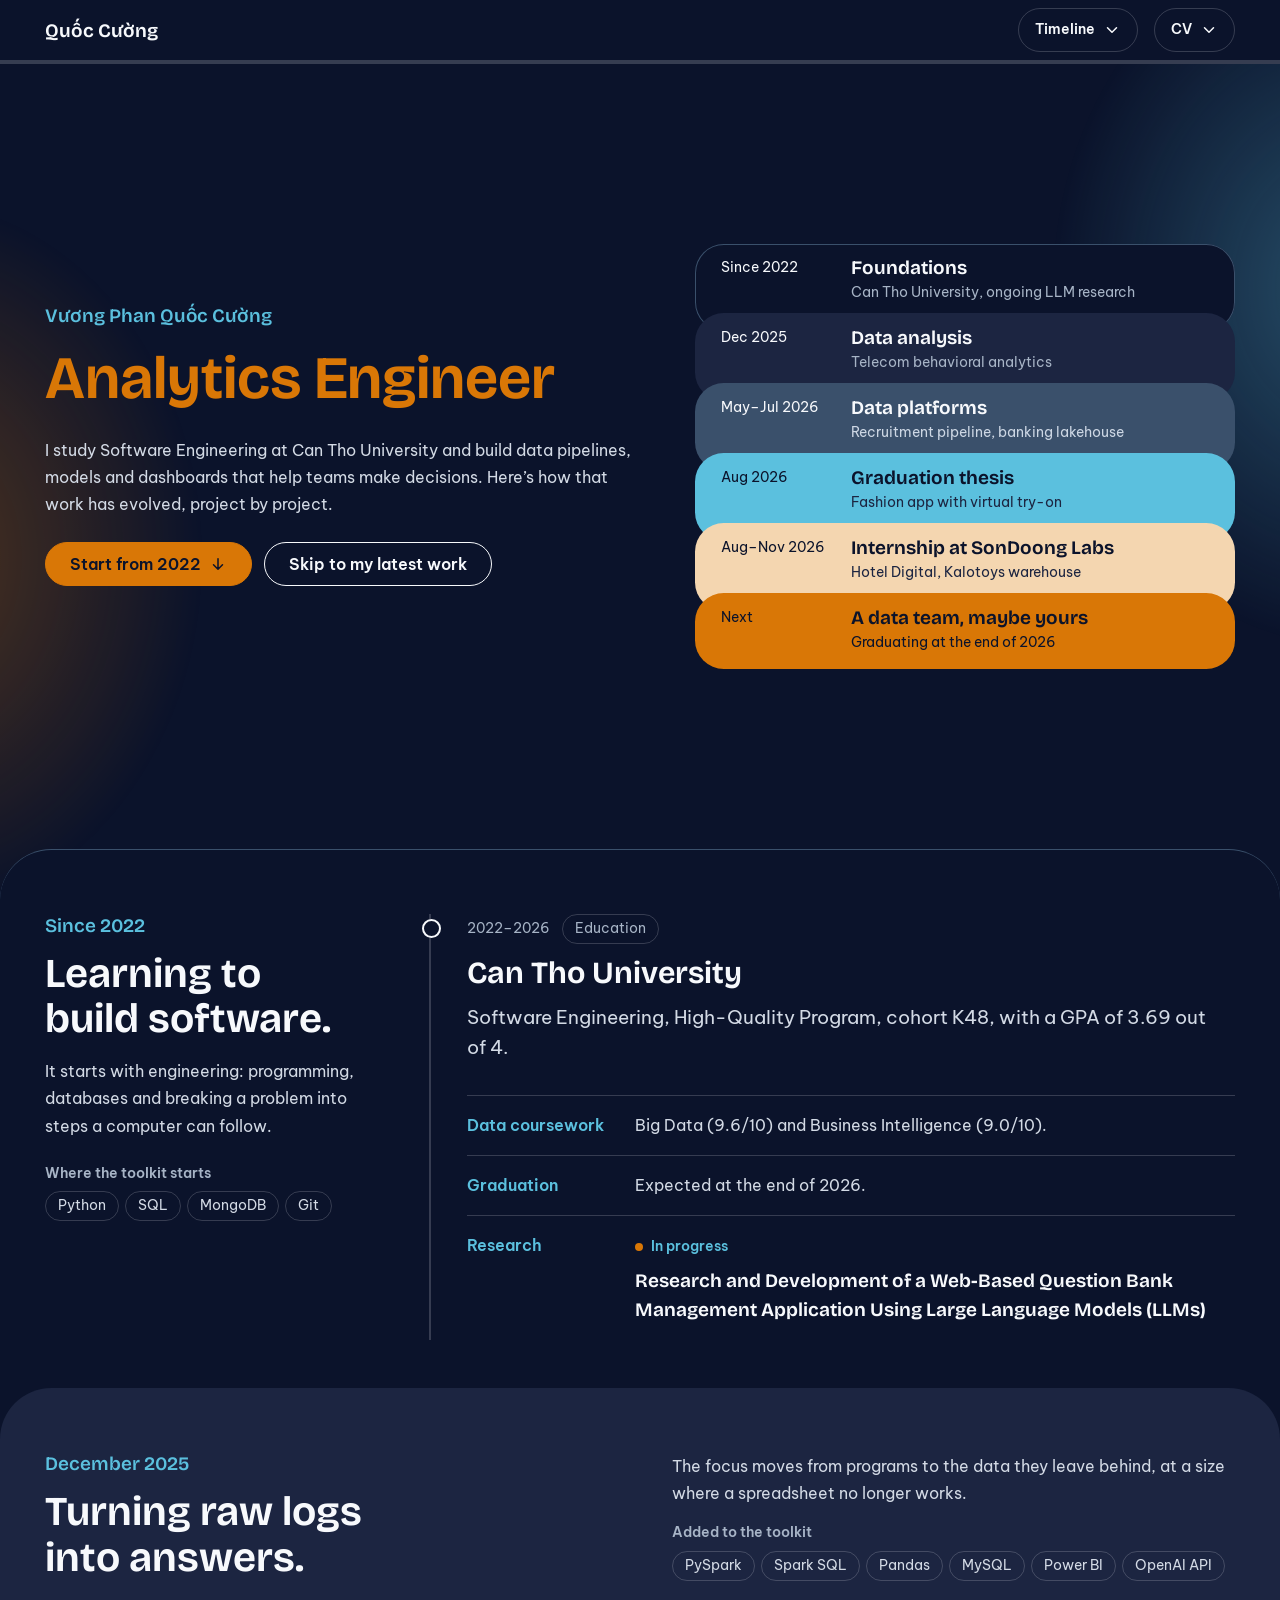
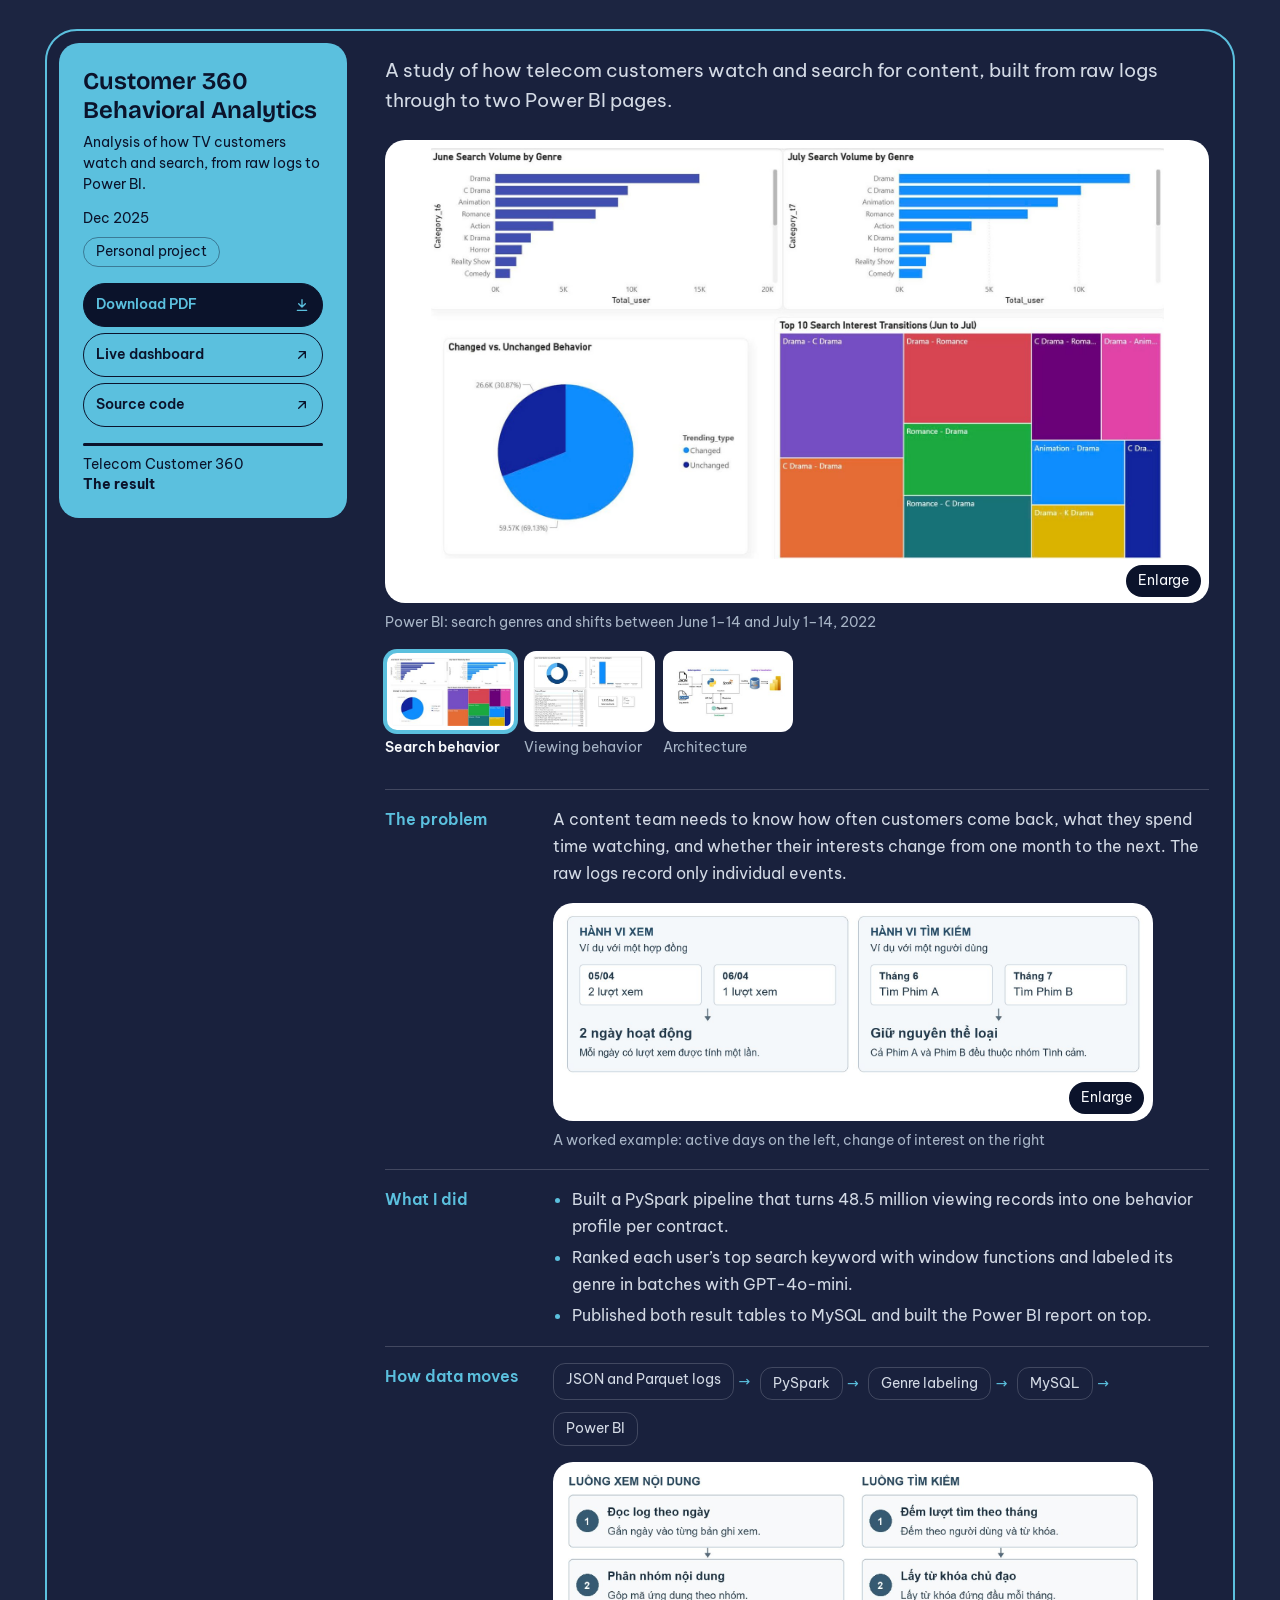
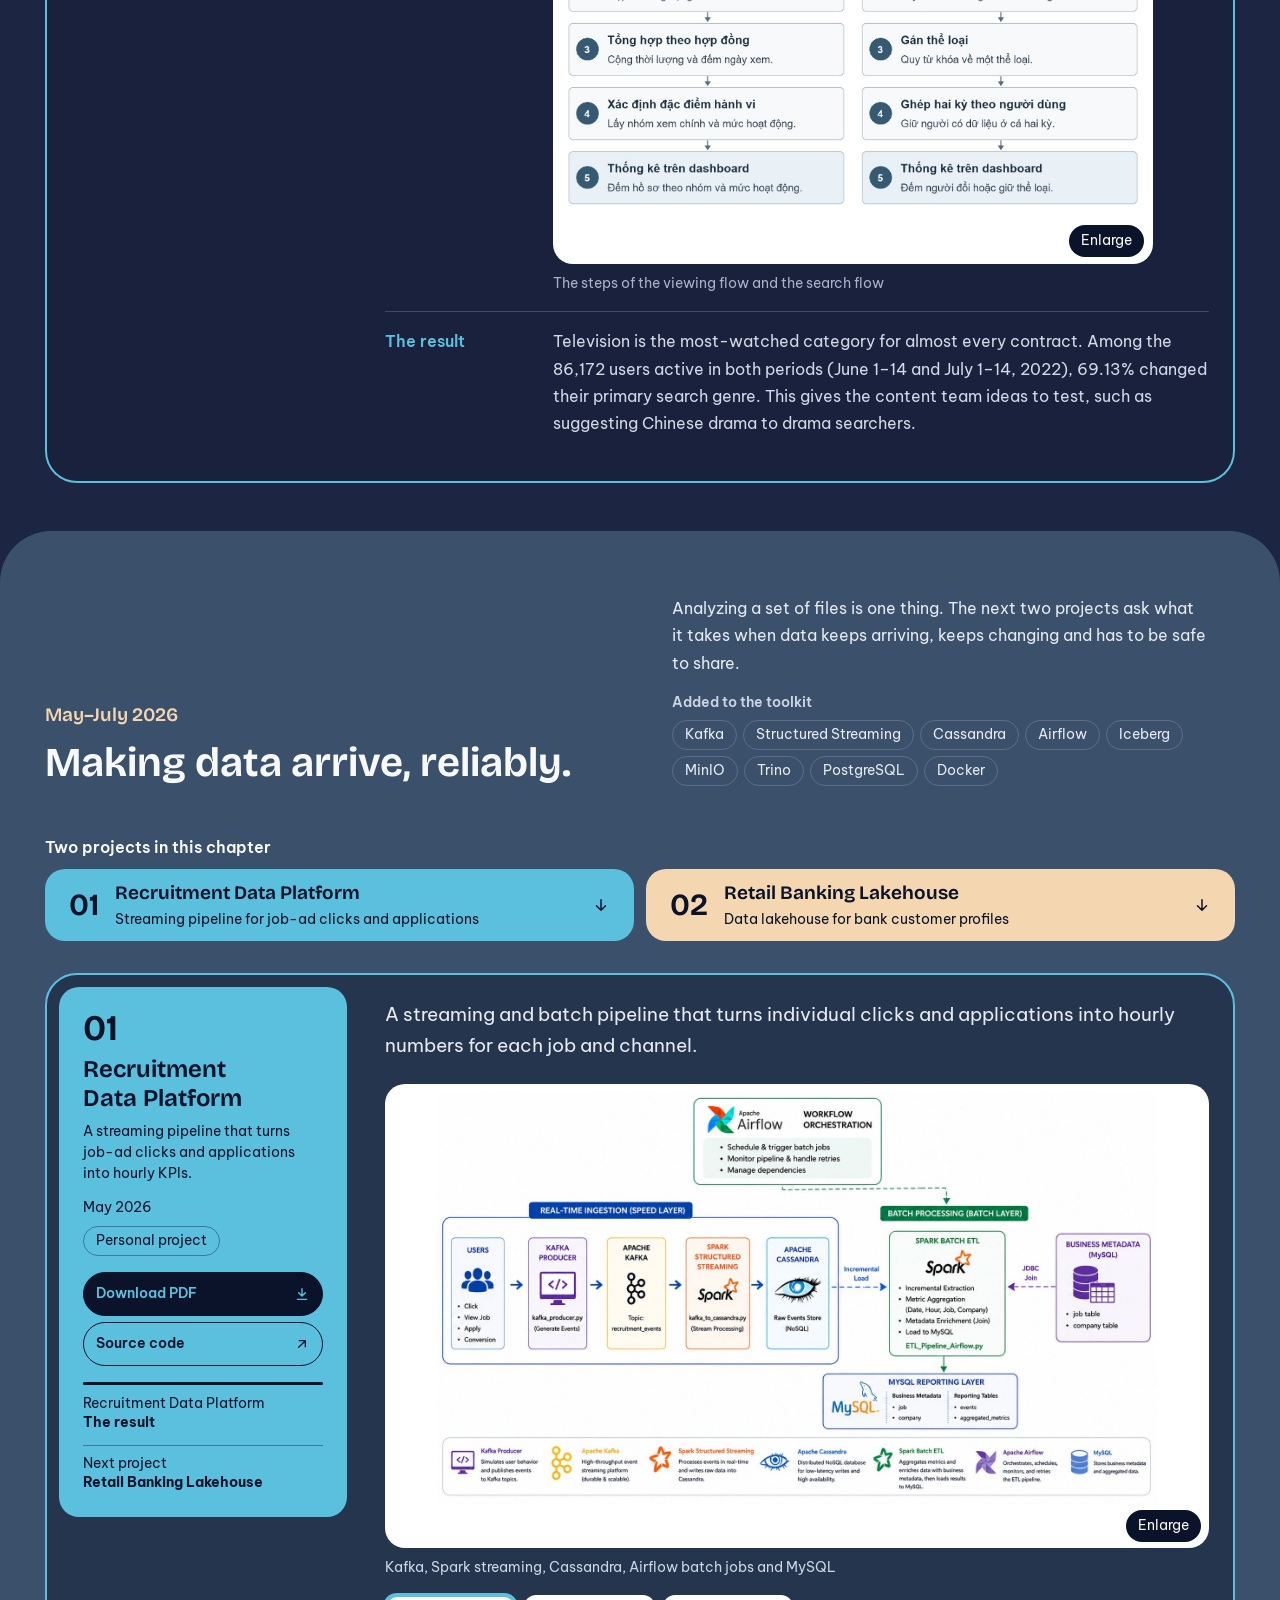
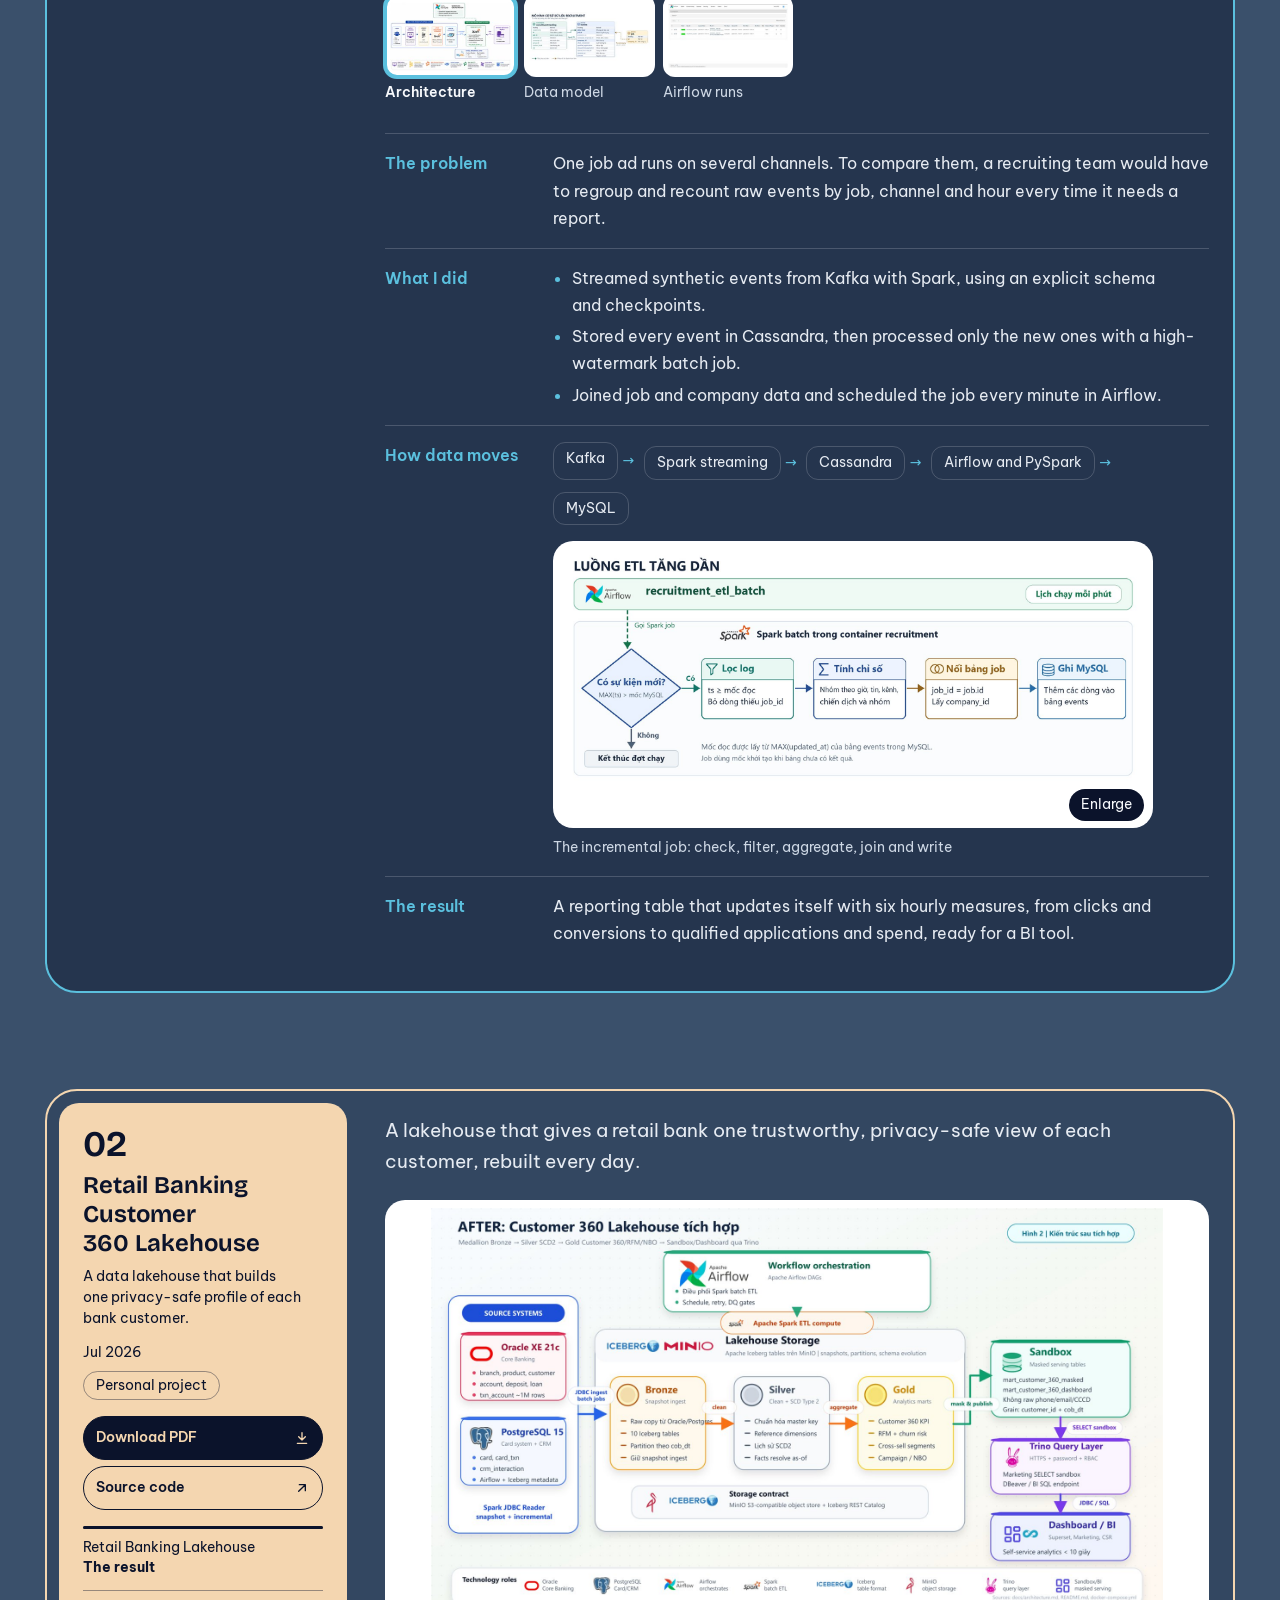
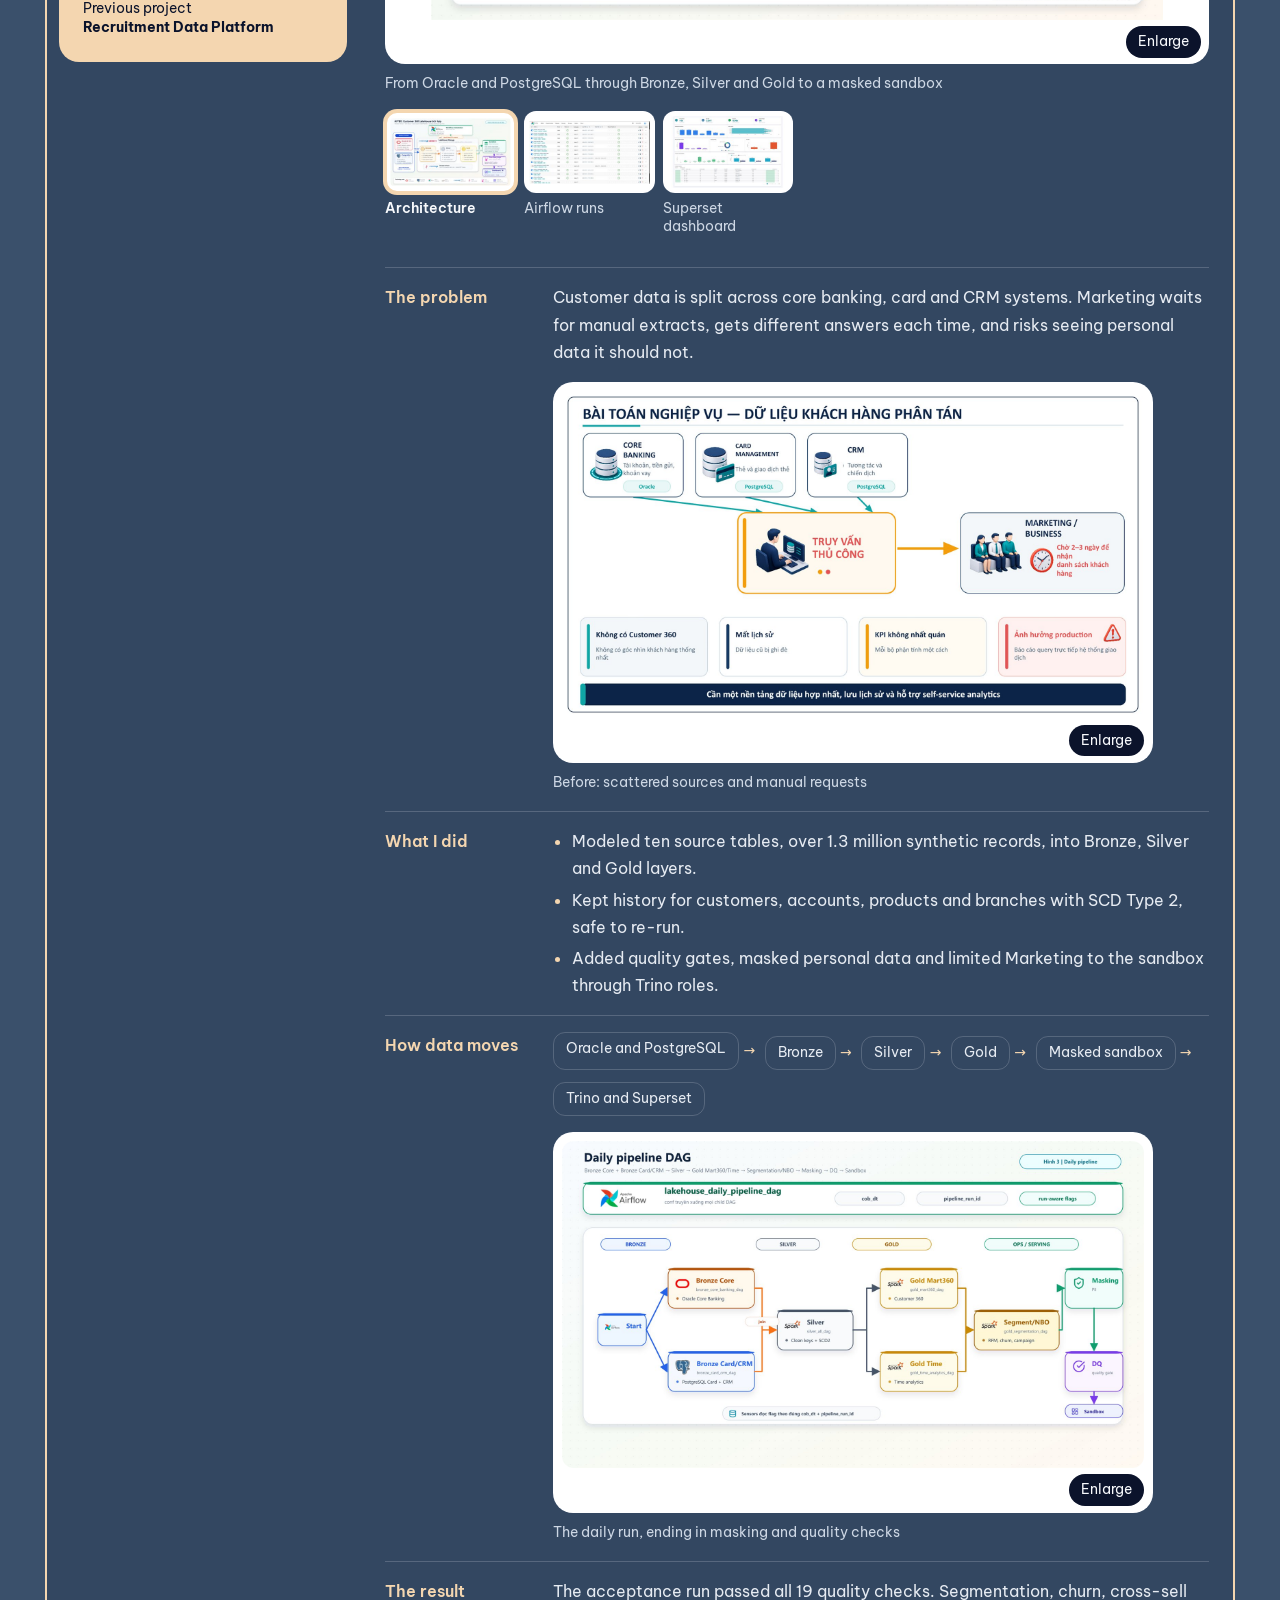
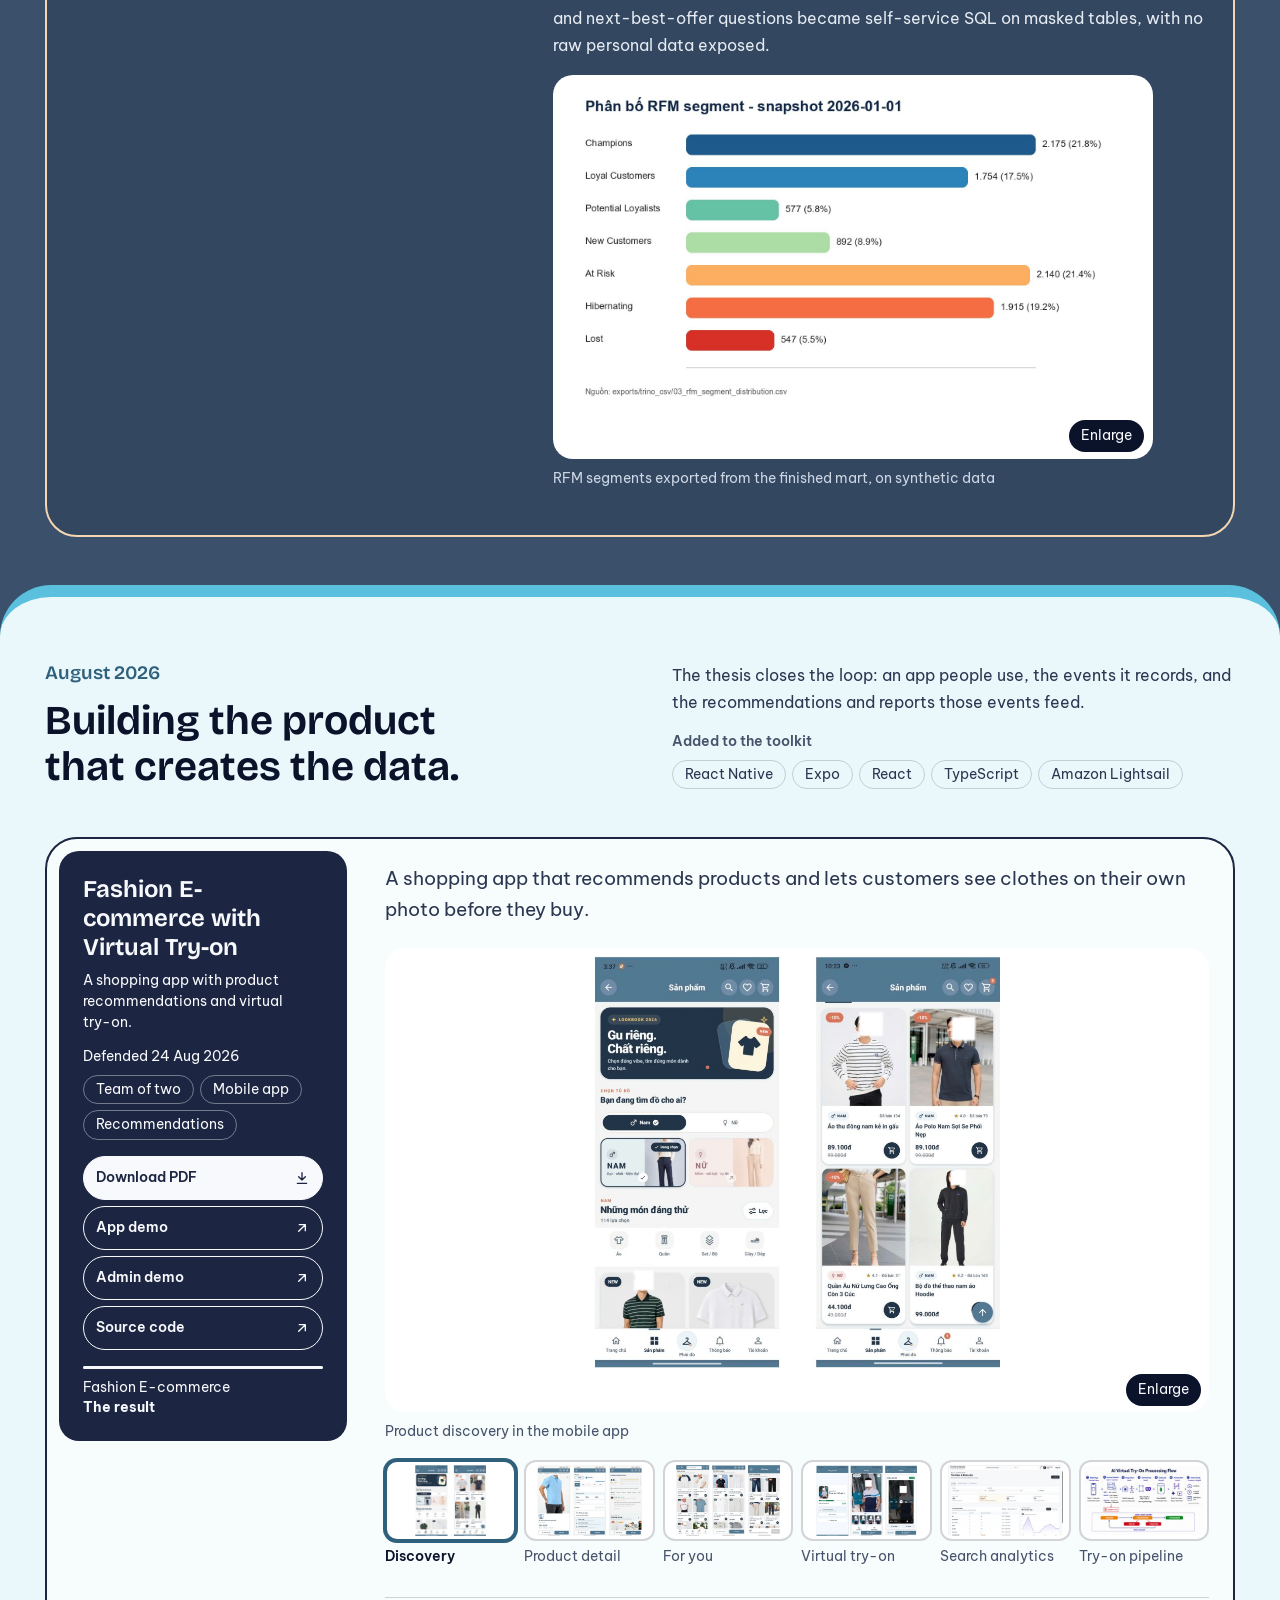
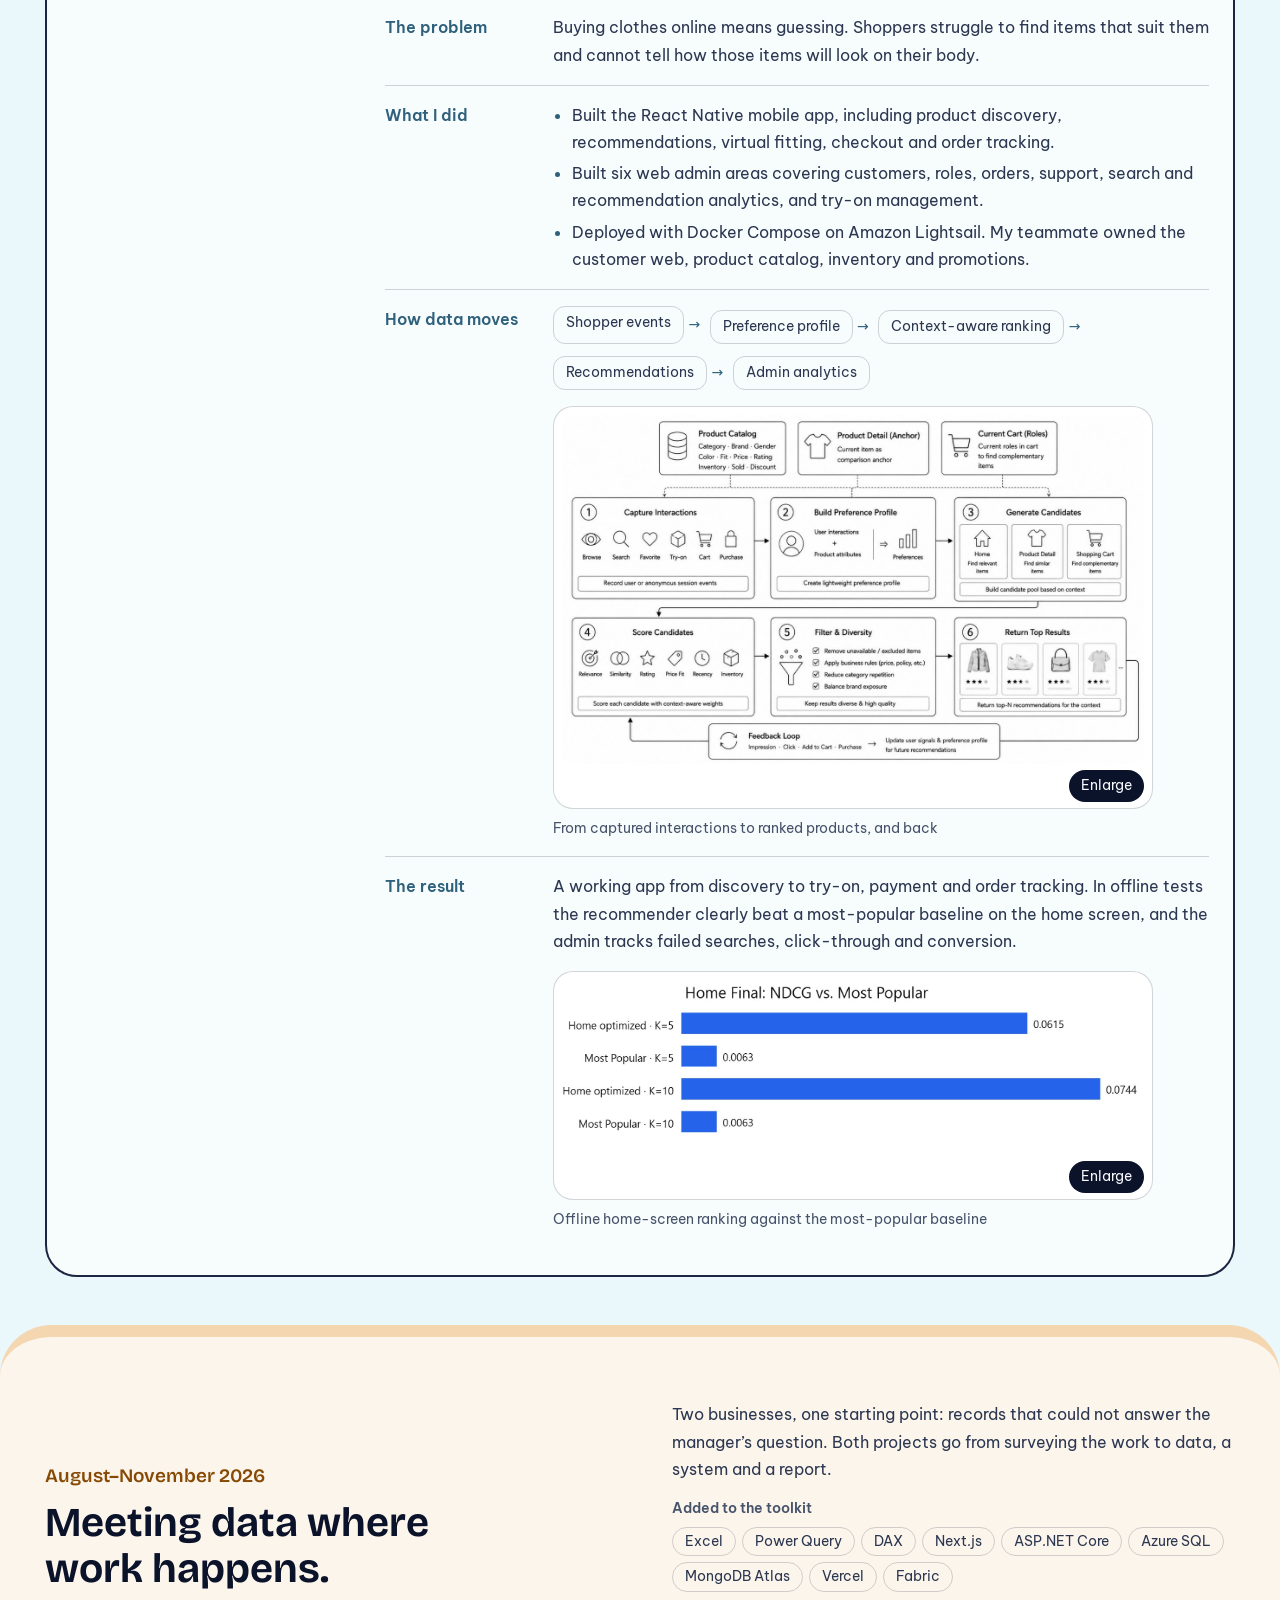
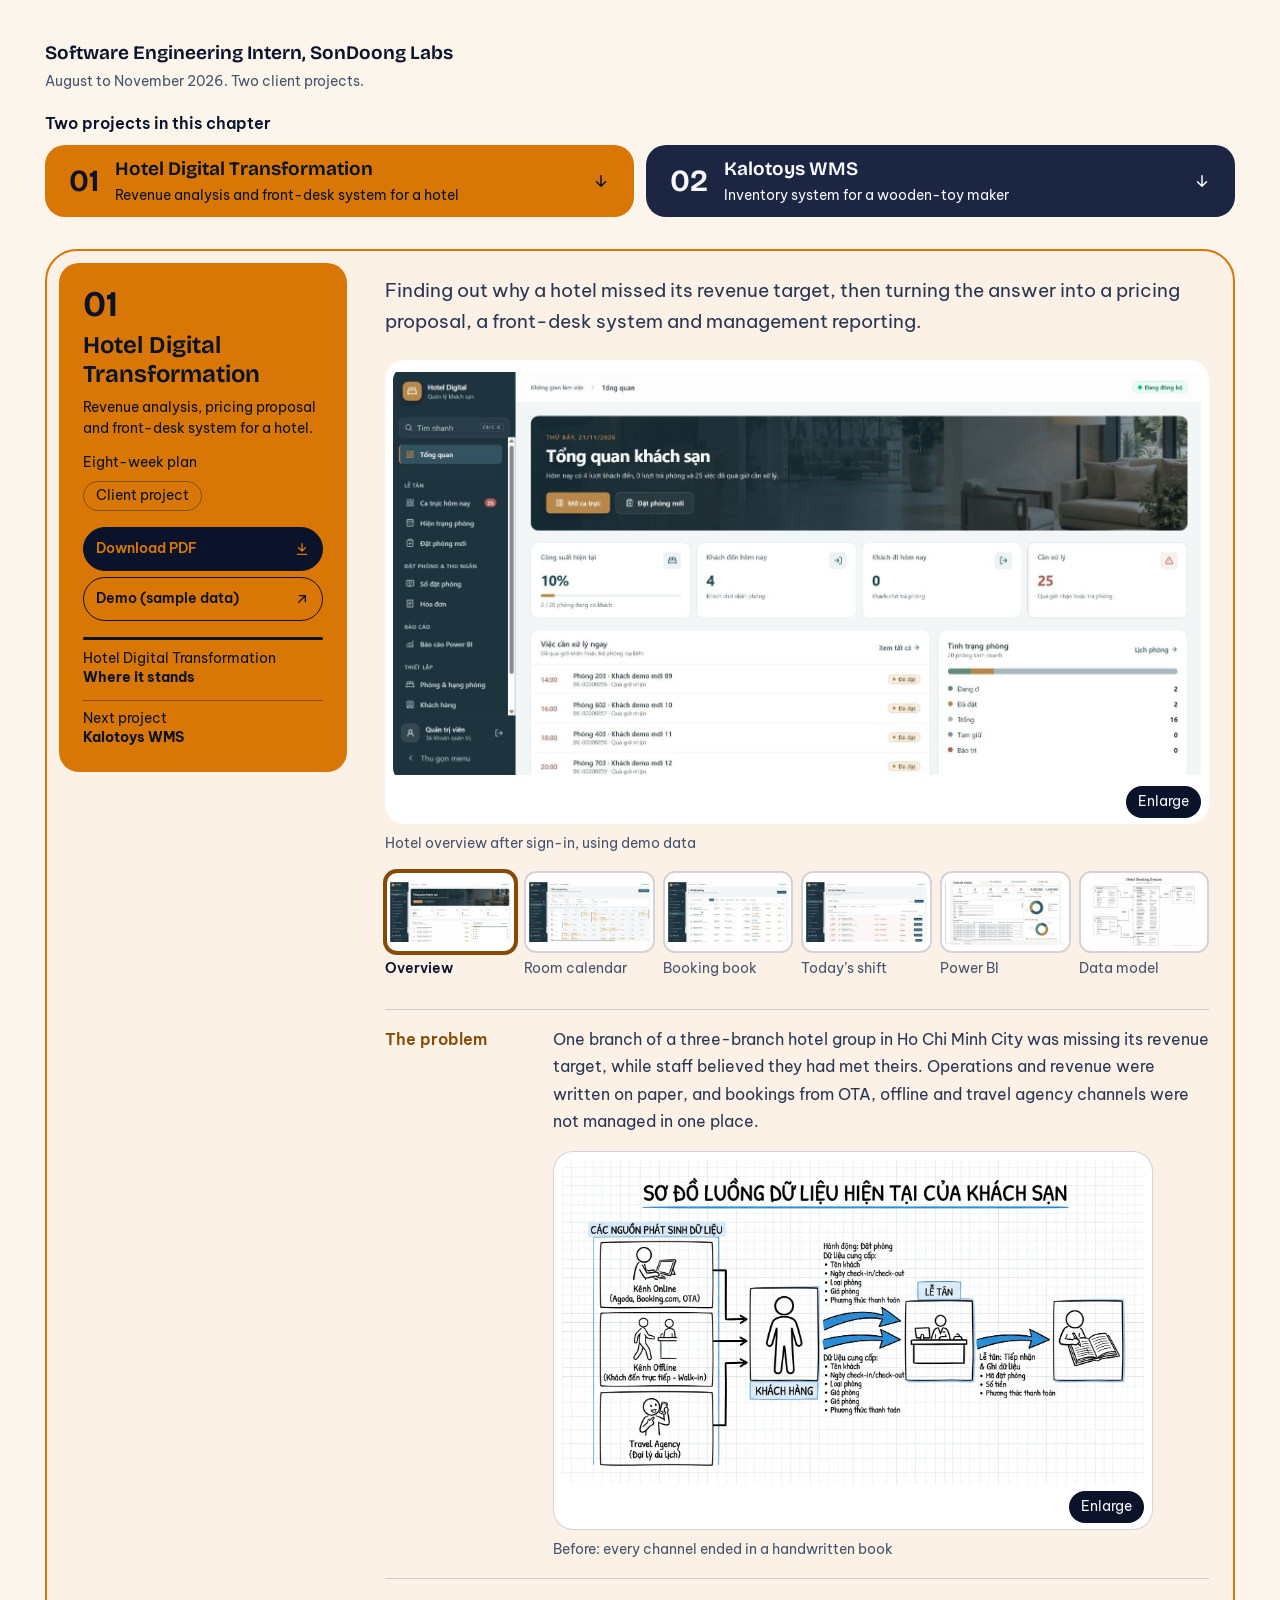
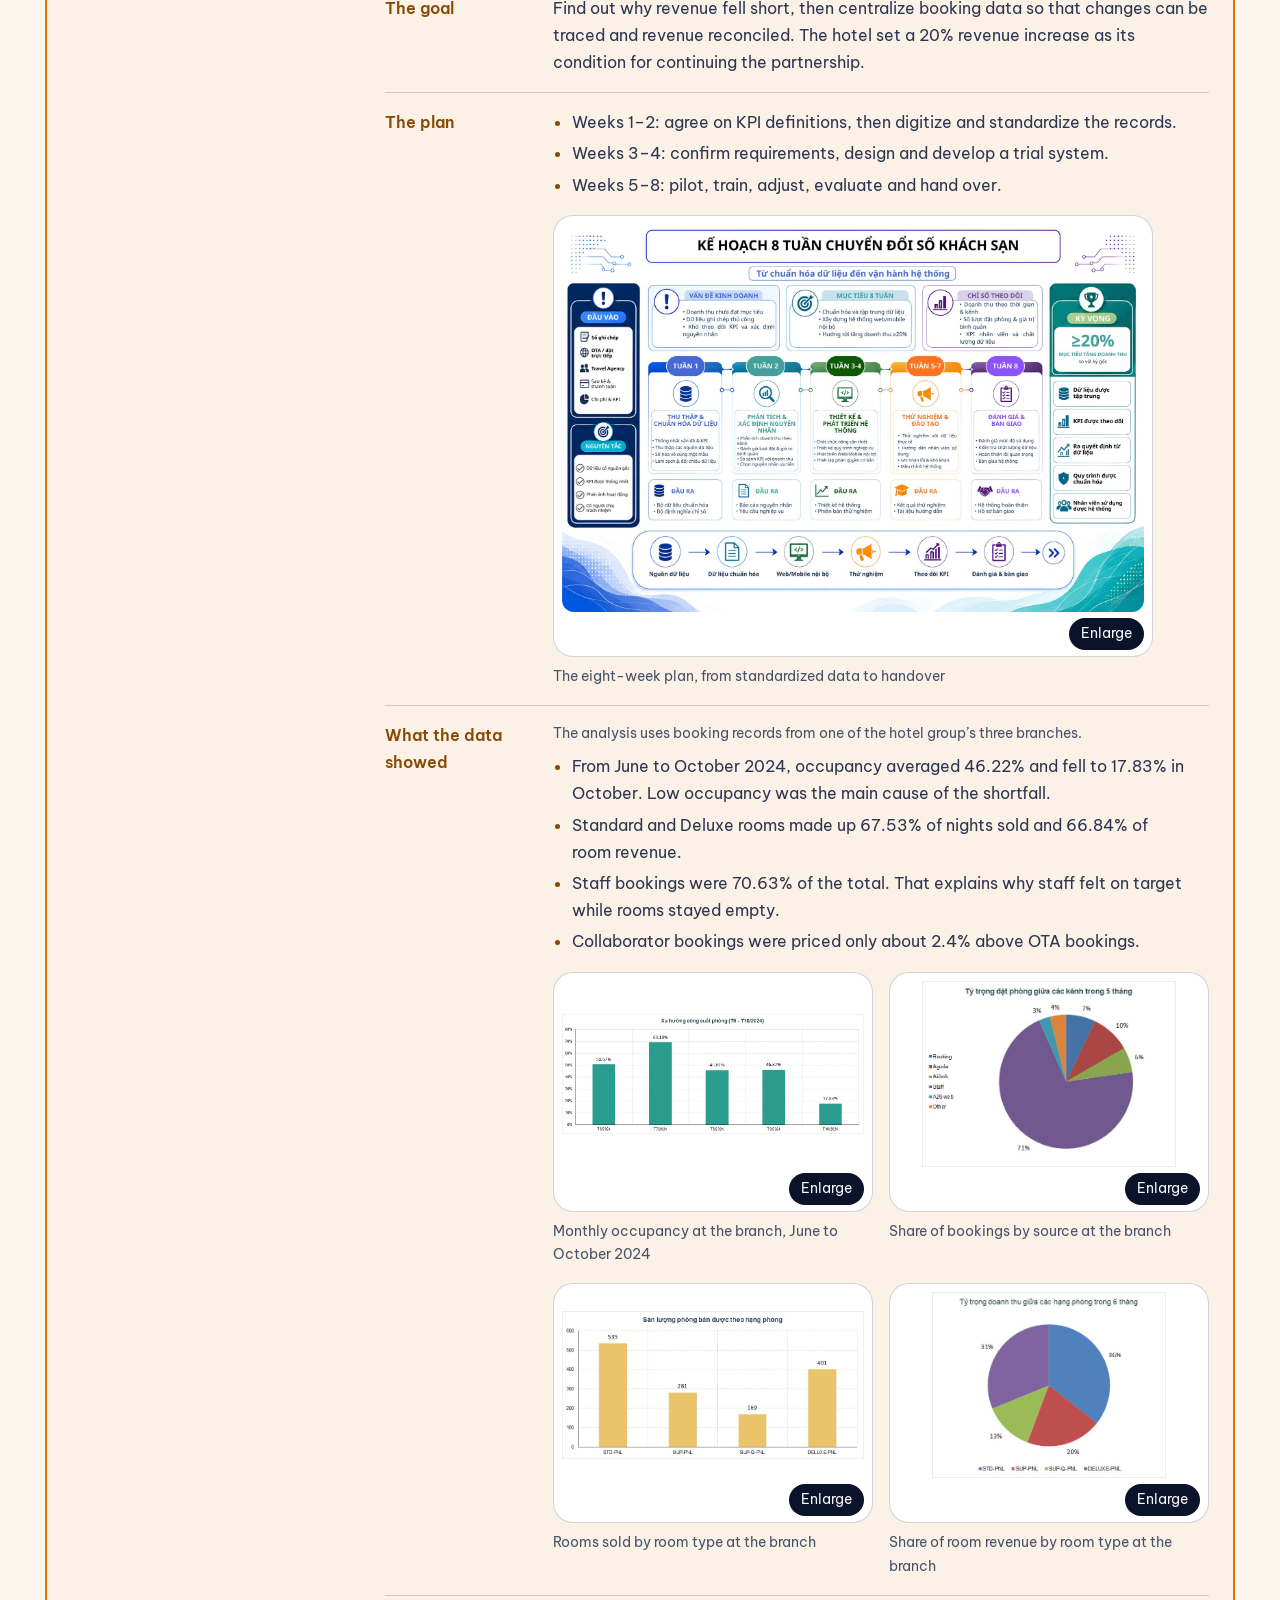
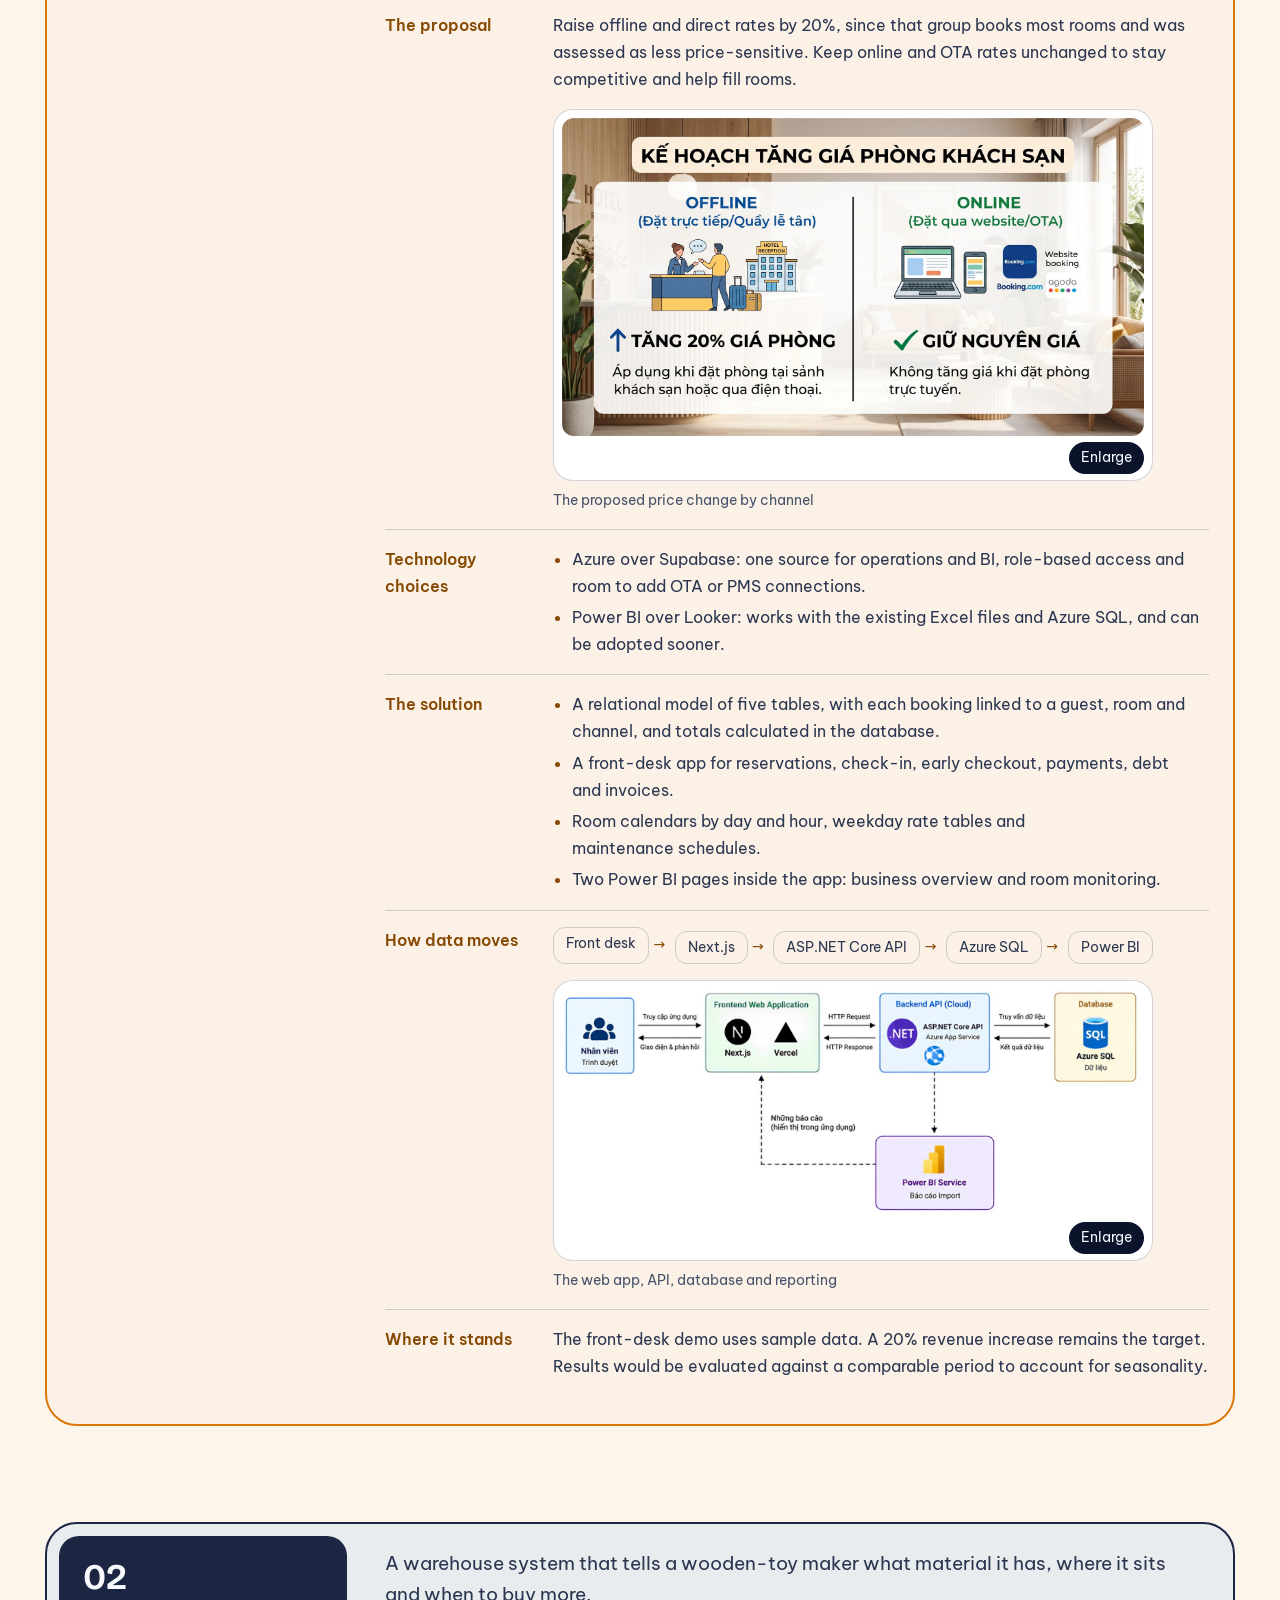
==== commit 9276e598: "Present portfolio as Analytics Engineer" ====
--- a/index.html
+++ b/index.html
@@ -4,23 +4,23 @@
   <meta charset="utf-8">
   <meta name="viewport" content="width=device-width, initial-scale=1">
   <meta name="theme-color" content="#0B132B">
-  <meta name="description" content="Vương Phan Quốc Cường: a project-by-project journey from software engineering to data analysis and data engineering, 2022 to 2026.">
+  <meta name="description" content="Vương Phan Quốc Cường: Analytics Engineer and Software Engineering student at Can Tho University. Explore projects in data pipelines, modeling and analytics.">
   <link rel="canonical" href="https://mpgranji.github.io/">
   <meta property="og:type" content="website">
   <meta property="og:site_name" content="Vương Phan Quốc Cường">
-  <meta property="og:title" content="Vương Phan Quốc Cường | Data Analyst &amp; Data Engineer">
-  <meta property="og:description" content="From data pipelines to useful analysis — selected work across data engineering and analytics.">
+  <meta property="og:title" content="Vương Phan Quốc Cường | Analytics Engineer">
+  <meta property="og:description" content="From data pipelines to useful analysis — selected analytics engineering projects.">
   <meta property="og:url" content="https://mpgranji.github.io/">
-  <meta property="og:image" content="https://mpgranji.github.io/assets/img/portfolio-og.png">
+  <meta property="og:image" content="https://mpgranji.github.io/assets/img/portfolio-og.png?v=analytics-engineer">
   <meta property="og:image:type" content="image/png">
   <meta property="og:image:width" content="1200">
   <meta property="og:image:height" content="630">
-  <meta property="og:image:alt" content="Vương Phan Quốc Cường, Data Analyst and Data Engineer — from data pipelines to useful analysis.">
+  <meta property="og:image:alt" content="Vương Phan Quốc Cường, Analytics Engineer — from data pipelines to useful analysis.">
   <meta name="twitter:card" content="summary_large_image">
-  <meta name="twitter:title" content="Vương Phan Quốc Cường | Data Analyst &amp; Data Engineer">
-  <meta name="twitter:description" content="From data pipelines to useful analysis — selected work across data engineering and analytics.">
-  <meta name="twitter:image" content="https://mpgranji.github.io/assets/img/portfolio-og.png">
-  <title>Vương Phan Quốc Cường | Data Analyst and Data Engineer</title>
+  <meta name="twitter:title" content="Vương Phan Quốc Cường | Analytics Engineer">
+  <meta name="twitter:description" content="From data pipelines to useful analysis — selected analytics engineering projects.">
+  <meta name="twitter:image" content="https://mpgranji.github.io/assets/img/portfolio-og.png?v=analytics-engineer">
+  <title>Vương Phan Quốc Cường | Analytics Engineer</title>
   <link rel="icon" href="data:image/svg+xml,%3Csvg xmlns='http://www.w3.org/2000/svg' viewBox='0 0 32 32'%3E%3Crect width='32' height='32' rx='16' fill='%230B132B'/%3E%3Cpath d='M6 20a10 10 0 0 1 20 0z' fill='%23D97706'/%3E%3C/svg%3E">
   <link rel="preconnect" href="https://fonts.googleapis.com">
   <link rel="preconnect" href="https://fonts.gstatic.com" crossorigin>
@@ -56,8 +56,8 @@
     <details class="menu">
       <summary>CV<svg class="icon" aria-hidden="true"><use href="#i-chevron"/></svg></summary>
       <div class="menu-panel">
-        <a href="assets/cv/VuongPhanQuocCuong-CV-DataAnalyst.pdf" download>Data Analyst CV (PDF)</a>
-        <a href="assets/cv/VuongPhanQuocCuong-CV-DataEngineer.pdf" download>Data Engineer CV (PDF)</a>
+        <a href="assets/cv/VuongPhanQuocCuong-CV-DataAnalyst.pdf" download>Analytics &amp; BI CV (PDF)</a>
+        <a href="assets/cv/VuongPhanQuocCuong-CV-DataEngineer.pdf" download>Data Pipelines CV (PDF)</a>
       </div>
     </details>
   </div>
@@ -74,18 +74,11 @@
     <div class="container hero-grid">
       <div>
         <p class="hero-name">Vương Phan Quốc Cường</p>
-        <h1 id="hero-title">From writing software to <em>making data useful.</em></h1>
-        <p class="hero-intro">I’m a Software Engineering student at Can Tho University, heading into data analysis and data engineering. This is how I got here, told in order: each project, the problem behind it and the part I played.</p>
+        <h1 id="hero-title"><em>Analytics Engineer</em></h1>
+        <p class="hero-intro">I study Software Engineering at Can Tho University and build data pipelines, models and dashboards that help teams make decisions. Here’s how that work has evolved, project by project.</p>
         <div class="hero-actions">
           <a class="btn btn-primary" href="#foundations">Start from 2022 <svg class="icon" aria-hidden="true"><use href="#i-down"/></svg></a>
           <a class="btn" href="#internship">Skip to my latest work</a>
-        </div>
-        <div class="lens" role="group" aria-labelledby="lens-label">
-          <span class="lens-label" id="lens-label">Hiring for a specific role?</span>
-          <button type="button" data-lens="all" aria-pressed="true">Full journey</button>
-          <button type="button" data-lens="da" aria-pressed="false">Data Analyst</button>
-          <button type="button" data-lens="de" aria-pressed="false">Data Engineer</button>
-          <p class="lens-note" aria-live="polite">Showing every project in order.</p>
         </div>
       </div>
 
@@ -135,11 +128,11 @@
         <div><p class="chapter-story">The focus moves from programs to the data they leave behind, at a size where a spreadsheet no longer works.</p><div class="toolkit"><h3>Added to the toolkit</h3><ul class="tools"><li class="tag">PySpark</li><li class="tag">Spark SQL</li><li class="tag">Pandas</li><li class="tag">MySQL</li><li class="tag">Power BI</li><li class="tag">OpenAI API</li></ul></div></div>
       </header>
 
-      <article class="project case p-sky" id="telecom" data-tracks="da de" aria-labelledby="t-telecom">
+      <article class="project case p-sky" id="telecom" aria-labelledby="t-telecom">
         <div class="project-side">
             <h3 id="t-telecom"><span>Customer 360 Behavioral Analytics</span></h3>
             <p class="project-what">Analysis of how TV customers watch and search, from raw logs to Power BI.</p>
-            <p class="project-meta"><span>Dec 2025</span><span class="tag">Personal project</span><span class="tag">Data Analyst</span><span class="tag">Data Engineer</span></p>
+            <p class="project-meta"><span>Dec 2025</span><span class="tag">Personal project</span></p>
             <div class="links"><a class="is-pdf" href="https://raw.githubusercontent.com/MPGranji/MPGranji/main/docs/Customer_360_Behavioral_Analytics.pdf"><span><span class="long">Download PDF</span><span class="short">PDF</span></span><svg class="icon" aria-hidden="true"><use href="#i-file"/></svg></a>
               <a class="is-demo" href="https://app.powerbi.com/view?r=eyJrIjoiOGZmMGY1ZDktM2JlZC00YzAwLTg1YjUtNzhkY2RkMWZmZWExIiwidCI6IjZhYzJhZDA2LTY5MmMtNDY2My1iN2FmLWE5ZmYyYTg2NmQwYyIsImMiOjEwfQ%3D%3D" target="_blank" rel="noopener"><span><span class="long">Live dashboard</span><span class="short">Dashboard</span></span><svg class="icon" aria-hidden="true"><use href="#i-out"/></svg></a>
               <a class="is-code" href="https://github.com/MPGranji/etl-customer-360-behavioral-analytics" target="_blank" rel="noopener"><span><span class="long">Source code</span><span class="short">Code</span></span><svg class="icon" aria-hidden="true"><use href="#i-out"/></svg></a></div>
@@ -147,7 +140,6 @@
         </div>
         <div class="project-main" data-reveal>
           <p class="project-lead">A study of how telecom customers watch and search for content, built from raw logs through to two Power BI pages.</p>
-          <p class="project-collapsed" hidden>Outside the selected path.<button type="button" data-unfold>Show this project</button></p>
           <div class="project-body">
             <figure class="gallery">
                 <button class="shot" type="button"><img src="assets/img/telecom-search.jpg" width="1700" height="954" loading="lazy" alt="Power BI: search genres and shifts between June 1–14 and July 1–14, 2022"><span class="shot-hint">Enlarge</span></button>
@@ -193,11 +185,11 @@
         <a class="p-sand" href="#banking"><b>02</b><span><strong>Retail Banking Lakehouse</strong><small>Data lakehouse for bank customer profiles</small></span><svg class="icon" aria-hidden="true"><use href="#i-down"/></svg></a>
       </nav>
 
-      <article class="project case p-sky" id="recruitment" data-tracks="de" aria-labelledby="t-recruitment">
+      <article class="project case p-sky" id="recruitment" aria-labelledby="t-recruitment">
         <div class="project-side">
             <h3 id="t-recruitment"><span class="project-no" aria-hidden="true">01</span><span>Recruitment Data Platform</span></h3>
             <p class="project-what">A streaming pipeline that turns job-ad clicks and applications into hourly KPIs.</p>
-            <p class="project-meta"><span>May 2026</span><span class="tag">Personal project</span><span class="tag">Data Engineer</span></p>
+            <p class="project-meta"><span>May 2026</span><span class="tag">Personal project</span></p>
             <div class="links"><a class="is-pdf" href="https://raw.githubusercontent.com/MPGranji/MPGranji/main/docs/recruitment.pdf"><span><span class="long">Download PDF</span><span class="short">PDF</span></span><svg class="icon" aria-hidden="true"><use href="#i-file"/></svg></a>
               <a class="is-code" href="https://github.com/MPGranji/project_de-recruitment" target="_blank" rel="noopener"><span><span class="long">Source code</span><span class="short">Code</span></span><svg class="icon" aria-hidden="true"><use href="#i-out"/></svg></a></div>
             <div class="reading" aria-hidden="true"><span class="reading-name">Recruitment Data Platform</span><strong data-reading>Overview</strong><i></i></div>
@@ -205,7 +197,6 @@
         </div>
         <div class="project-main" data-reveal>
           <p class="project-lead">A streaming and batch pipeline that turns individual clicks and applications into hourly numbers for each job and channel.</p>
-          <p class="project-collapsed" hidden>Outside the selected path.<button type="button" data-unfold>Show this project</button></p>
           <div class="project-body">
             <figure class="gallery">
                 <button class="shot" type="button"><img src="assets/img/recruitment-architecture.jpg" width="1660" height="948" loading="lazy" alt="Kafka, Spark streaming, Cassandra, Airflow batch jobs and MySQL"><span class="shot-hint">Enlarge</span></button>
@@ -233,11 +224,11 @@
         </div>
       </article>
 
-      <article class="project case p-sand" id="banking" data-tracks="de" aria-labelledby="t-banking">
+      <article class="project case p-sand" id="banking" aria-labelledby="t-banking">
         <div class="project-side">
             <h3 id="t-banking"><span class="project-no" aria-hidden="true">02</span><span>Retail Banking Customer 360 Lakehouse</span></h3>
             <p class="project-what">A data lakehouse that builds one privacy-safe profile of each bank customer.</p>
-            <p class="project-meta"><span>Jul 2026</span><span class="tag">Personal project</span><span class="tag">Data Engineer</span></p>
+            <p class="project-meta"><span>Jul 2026</span><span class="tag">Personal project</span></p>
             <div class="links"><a class="is-pdf" href="https://raw.githubusercontent.com/MPGranji/MPGranji/main/docs/Bao_cao_Customer_360_Lakehouse_Banking.pdf"><span><span class="long">Download PDF</span><span class="short">PDF</span></span><svg class="icon" aria-hidden="true"><use href="#i-file"/></svg></a>
               <a class="is-code" href="https://github.com/MPGranji/retail-banking-customer360-lakehouse" target="_blank" rel="noopener"><span><span class="long">Source code</span><span class="short">Code</span></span><svg class="icon" aria-hidden="true"><use href="#i-out"/></svg></a></div>
             <div class="reading" aria-hidden="true"><span class="reading-name">Retail Banking Lakehouse</span><strong data-reading>Overview</strong><i></i></div>
@@ -245,7 +236,6 @@
         </div>
         <div class="project-main" data-reveal>
           <p class="project-lead">A lakehouse that gives a retail bank one trustworthy, privacy-safe view of each customer, rebuilt every day.</p>
-          <p class="project-collapsed" hidden>Outside the selected path.<button type="button" data-unfold>Show this project</button></p>
           <div class="project-body">
             <figure class="gallery">
                 <button class="shot" type="button"><img src="assets/img/banking-architecture.jpg" width="1700" height="956" loading="lazy" alt="From Oracle and PostgreSQL through Bronze, Silver and Gold to a masked sandbox"><span class="shot-hint">Enlarge</span></button>
@@ -289,7 +279,7 @@
         <div><p class="chapter-story">The thesis closes the loop: an app people use, the events it records, and the recommendations and reports those events feed.</p><div class="toolkit"><h3>Added to the toolkit</h3><ul class="tools"><li class="tag">React Native</li><li class="tag">Expo</li><li class="tag">React</li><li class="tag">TypeScript</li><li class="tag">Amazon Lightsail</li></ul></div></div>
       </header>
 
-      <article class="project case p-navy" id="fashion" data-tracks="da" aria-labelledby="t-fashion">
+      <article class="project case p-navy" id="fashion" aria-labelledby="t-fashion">
         <div class="project-side">
             <h3 id="t-fashion"><span>Fashion E-commerce with Virtual Try-on</span></h3>
             <p class="project-what">A shopping app with product recommendations and virtual try-on.</p>
@@ -302,7 +292,6 @@
         </div>
         <div class="project-main" data-reveal>
           <p class="project-lead">A shopping app that recommends products and lets customers see clothes on their own photo before they buy.</p>
-          <p class="project-collapsed" hidden>Outside the selected path.<button type="button" data-unfold>Show this project</button></p>
           <div class="project-body">
             <figure class="gallery">
                 <button class="shot" type="button"><img src="assets/img/thesis-app.jpg" width="802" height="812" loading="lazy" alt="Product discovery in the mobile app"><span class="shot-hint">Enlarge</span></button>
@@ -352,11 +341,11 @@
         <a class="p-navy" href="#kalotoys"><b>02</b><span><strong>Kalotoys WMS</strong><small>Inventory system for a wooden-toy maker</small></span><svg class="icon" aria-hidden="true"><use href="#i-down"/></svg></a>
       </nav>
 
-      <article class="project case p-amber" id="hotel" data-tracks="da" aria-labelledby="t-hotel">
+      <article class="project case p-amber" id="hotel" aria-labelledby="t-hotel">
         <div class="project-side">
             <h3 id="t-hotel"><span class="project-no" aria-hidden="true">01</span><span>Hotel Digital Transformation</span></h3>
             <p class="project-what">Revenue analysis, pricing proposal and front-desk system for a hotel.</p>
-            <p class="project-meta"><span>Eight-week plan</span><span class="tag">Client project</span><span class="tag">Data Analyst</span></p>
+            <p class="project-meta"><span>Eight-week plan</span><span class="tag">Client project</span></p>
             <div class="links"><a class="is-pdf" href="https://raw.githubusercontent.com/MPGranji/MPGranji/main/docs/Report_hotel_VPQC.pdf"><span><span class="long">Download PDF</span><span class="short">PDF</span></span><svg class="icon" aria-hidden="true"><use href="#i-file"/></svg></a>
               <a class="is-demo" href="https://hotel-digital.vercel.app/" target="_blank" rel="noopener"><span><span class="long">Demo (sample data)</span><span class="short">Demo</span></span><svg class="icon" aria-hidden="true"><use href="#i-out"/></svg></a></div>
             <div class="reading" aria-hidden="true"><span class="reading-name">Hotel Digital Transformation</span><strong data-reading>Overview</strong><i></i></div>
@@ -364,7 +353,6 @@
         </div>
         <div class="project-main" data-reveal>
           <p class="project-lead">Finding out why a hotel missed its revenue target, then turning the answer into a pricing proposal, a front-desk system and management reporting.</p>
-          <p class="project-collapsed" hidden>Outside the selected path.<button type="button" data-unfold>Show this project</button></p>
           <div class="project-body">
             <figure class="gallery">
                 <button class="shot" type="button"><img src="assets/img/hotel-overview.jpg" width="1673" height="834" loading="lazy" alt="Hotel overview after sign-in, using demo data"><span class="shot-hint">Enlarge</span></button>
@@ -437,11 +425,11 @@
         </div>
       </article>
 
-      <article class="project case p-navy" id="kalotoys" data-tracks="da de" aria-labelledby="t-kalotoys">
+      <article class="project case p-navy" id="kalotoys" aria-labelledby="t-kalotoys">
         <div class="project-side">
             <h3 id="t-kalotoys"><span class="project-no" aria-hidden="true">02</span><span>Kalotoys Warehouse Management System</span></h3>
             <p class="project-what">An inventory system and dashboard for a wooden-toy maker.</p>
-            <p class="project-meta"><span>Oct–Nov 2026, four-week plan</span><span class="tag">Client project</span><span class="tag">Data Analyst</span><span class="tag">Data Engineer</span></p>
+            <p class="project-meta"><span>Oct–Nov 2026, four-week plan</span><span class="tag">Client project</span></p>
             <div class="links"><a class="is-pdf" href="https://raw.githubusercontent.com/MPGranji/MPGranji/main/docs/Report_Kalotoys_WMS.pdf"><span><span class="long">Download PDF</span><span class="short">PDF</span></span><svg class="icon" aria-hidden="true"><use href="#i-file"/></svg></a>
               <a class="is-demo" href="https://kalotoys-wms.vercel.app/tong-quan" target="_blank" rel="noopener"><span><span class="long">Live demo</span><span class="short">Demo</span></span><svg class="icon" aria-hidden="true"><use href="#i-out"/></svg></a></div>
             <div class="reading" aria-hidden="true"><span class="reading-name">Kalotoys WMS</span><strong data-reading>Overview</strong><i></i></div>
@@ -449,7 +437,6 @@
         </div>
         <div class="project-main" data-reveal>
           <p class="project-lead">A warehouse system that tells a wooden-toy maker what material it has, where it sits and when to buy more.</p>
-          <p class="project-collapsed" hidden>Outside the selected path.<button type="button" data-unfold>Show this project</button></p>
           <div class="project-body">
             <figure class="gallery">
                 <button class="shot" type="button"><img src="assets/img/wms-overview.jpg" width="1673" height="834" loading="lazy" alt="Warehouse overview in the public demo, using sample data"><span class="shot-hint">Enlarge</span></button>
@@ -516,7 +503,7 @@
         <header>
           <span class="chapter-date">What comes next</span>
           <h2 id="h-next">The next chapter could be with your team.</h2>
-          <p class="chapter-story">I’m looking for a Data Analyst or Data Engineer role where I can follow data from the place it is created to the decision it supports.</p>
+          <p class="chapter-story">I’m looking for an Analytics Engineer role where I can follow data from the place it is created to the decision it supports.</p>
           <div class="contact-links">
             <a href="mailto:vpqcuong@gmail.com">vpqcuong@gmail.com</a>
             <a href="https://github.com/MPGranji" target="_blank" rel="noopener">GitHub</a>
@@ -525,8 +512,8 @@
           </div>
         </header>
         <div>
-          <a class="cv" href="assets/cv/VuongPhanQuocCuong-CV-DataAnalyst.pdf" download><span><strong>Data Analyst CV</strong><span>Excel, SQL, Python, Power BI</span></span><svg class="icon" aria-hidden="true"><use href="#i-file"/></svg></a>
-          <a class="cv" href="assets/cv/VuongPhanQuocCuong-CV-DataEngineer.pdf" download><span><strong>Data Engineer CV</strong><span>Python, SQL, Spark, Airflow, Kafka</span></span><svg class="icon" aria-hidden="true"><use href="#i-file"/></svg></a>
+          <a class="cv" href="assets/cv/VuongPhanQuocCuong-CV-DataAnalyst.pdf" download><span><strong>Analytics &amp; BI CV</strong><span>Excel, SQL, Python, Power BI</span></span><svg class="icon" aria-hidden="true"><use href="#i-file"/></svg></a>
+          <a class="cv" href="assets/cv/VuongPhanQuocCuong-CV-DataEngineer.pdf" download><span><strong>Data Pipelines CV</strong><span>Python, SQL, Spark, Airflow, Kafka</span></span><svg class="icon" aria-hidden="true"><use href="#i-file"/></svg></a>
         </div>
       </div>
       <footer class="site-footer"><span>© 2026 Vương Phan Quốc Cường, Can Tho, Vietnam</span><a href="#top">Back to the beginning</a></footer>
--- a/styles.css
+++ b/styles.css
@@ -127,14 +127,6 @@
 .menu-panel a:focus-visible { outline-color: var(--sky); outline-offset: -3px; }
 .swatch { width: 12px; height: 12px; flex: none; border-radius: 50%; background: var(--c); outline: 1px solid rgb(244 214 176 / .35); }
 
-/* Segmented control */
-.lens { display: flex; align-items: center; flex-wrap: wrap; gap: var(--s2); font-size: var(--text-sm); }
-.lens-label { width: 100%; color: var(--muted); }
-.lens button { color: var(--fg); min-height: var(--tap); padding: 0 var(--s4); border: 1.5px solid var(--line); border-radius: 99px; background: transparent; transition: background-color var(--fast), color var(--fast); }
-.lens button:hover { background: var(--wash); }
-.lens button[aria-pressed="true"] { border-color: var(--accent); background: var(--accent); color: var(--bg); font-weight: 600; }
-.lens-note { width: 100%; color: var(--muted); }
-
 /* Tag and toolkit */
 .tag { display: inline-flex; align-items: center; padding: 2px var(--s3); border: 1px solid var(--line); border-radius: 99px; font-size: var(--text-sm); white-space: nowrap; }
 .tools { display: flex; flex-wrap: wrap; gap: 6px; list-style: none; }
@@ -148,8 +140,6 @@
 .project-meta { display: flex; flex-wrap: wrap; align-items: center; gap: var(--s2) var(--s3); margin-bottom: var(--s3); color: var(--muted); font-size: var(--text-sm); }
 .project h3 { font-size: var(--text-xl); }
 .project-lead { color: var(--body); max-width: 62ch; margin-top: var(--s3); font-size: var(--text-lg); line-height: 1.6; }
-.project-collapsed { margin-top: var(--s3); color: var(--muted); font-size: var(--text-sm); }
-.project-collapsed button { min-height: var(--tap); padding: 0 var(--s2); border: 0; background: none; color: var(--fg); font-weight: 600; text-decoration: underline; text-underline-offset: 4px; }
 
 /* Case story */
 .story { margin-top: var(--s6); }
@@ -434,7 +424,7 @@
   .timeline::after { transform: none; }
 }
 @media print {
-  .site-header, .lens, .hero-actions, .thumbs, .shot-hint { display: none !important; }
+  .site-header, .hero-actions, .thumbs, .shot-hint { display: none !important; }
   .js [data-reveal] { opacity: 1; transform: none; }
   .chapter { margin: 0; border-radius: 0; }
 }
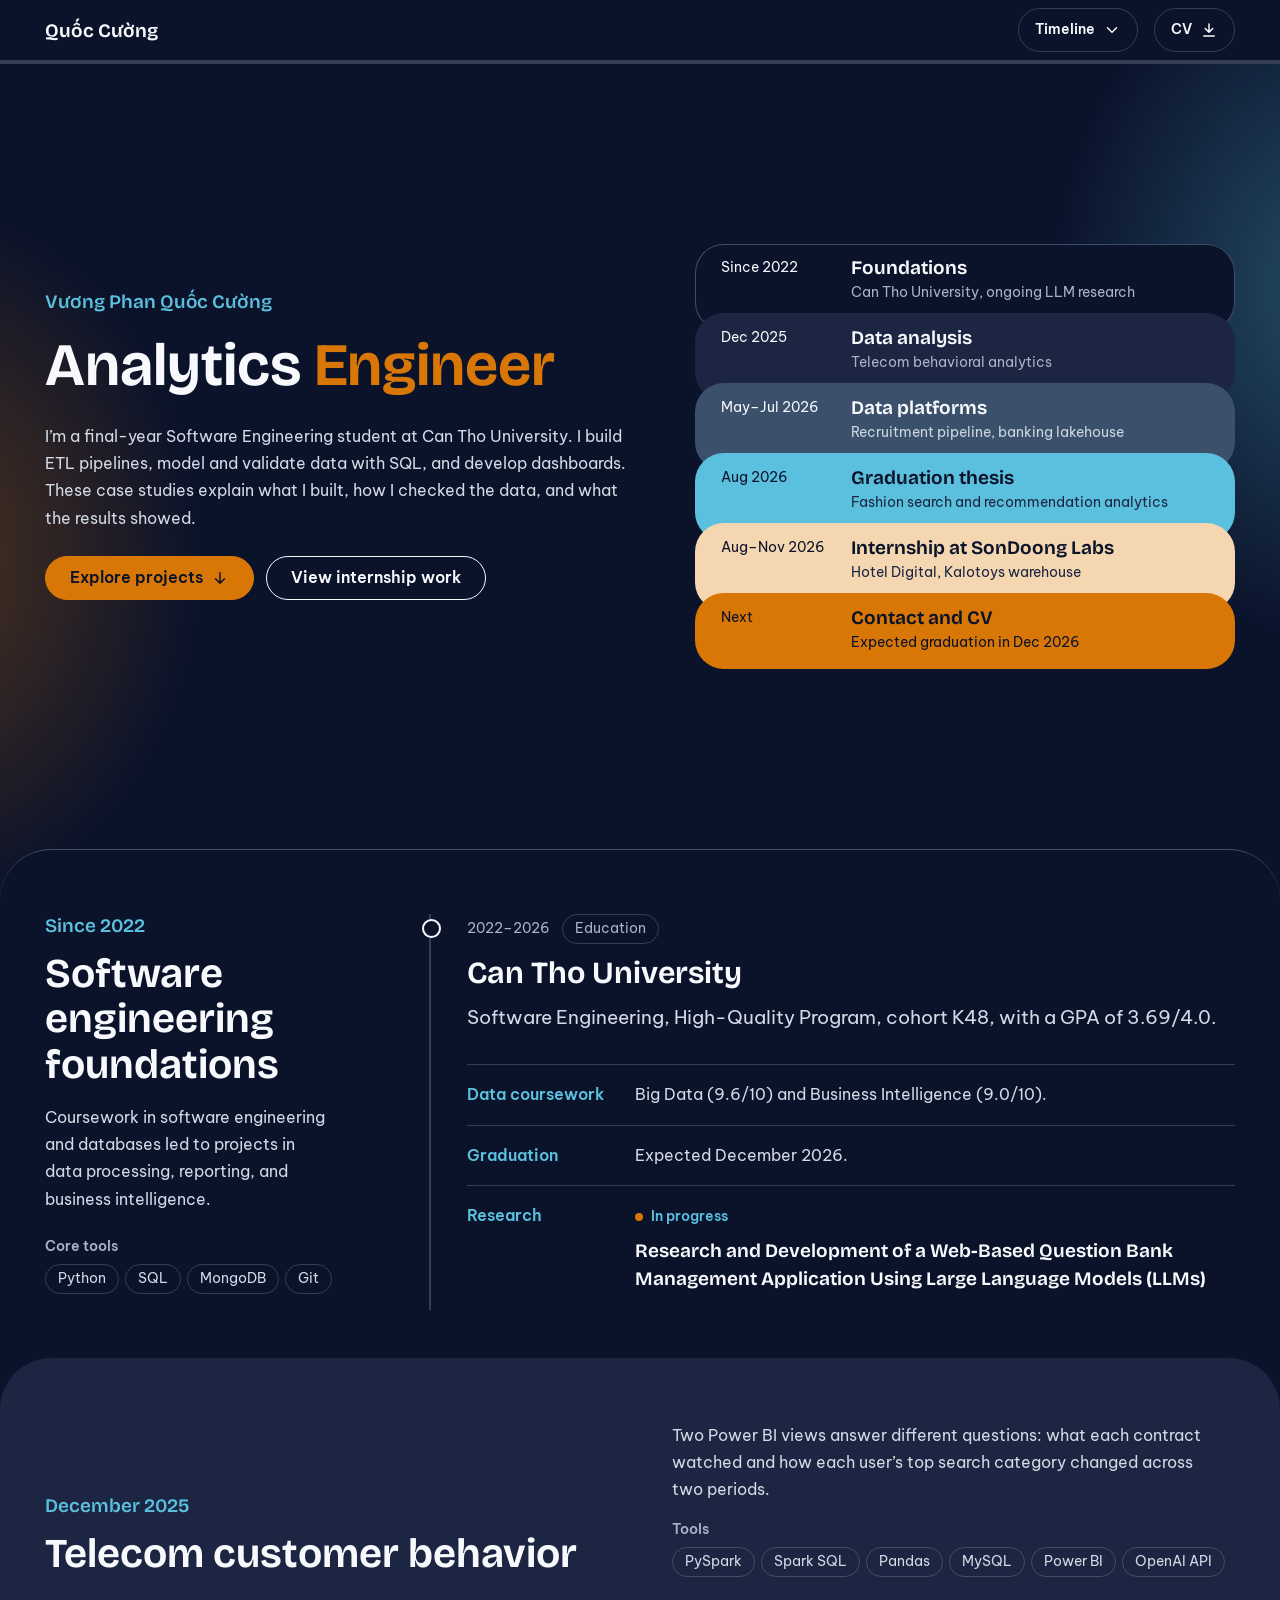
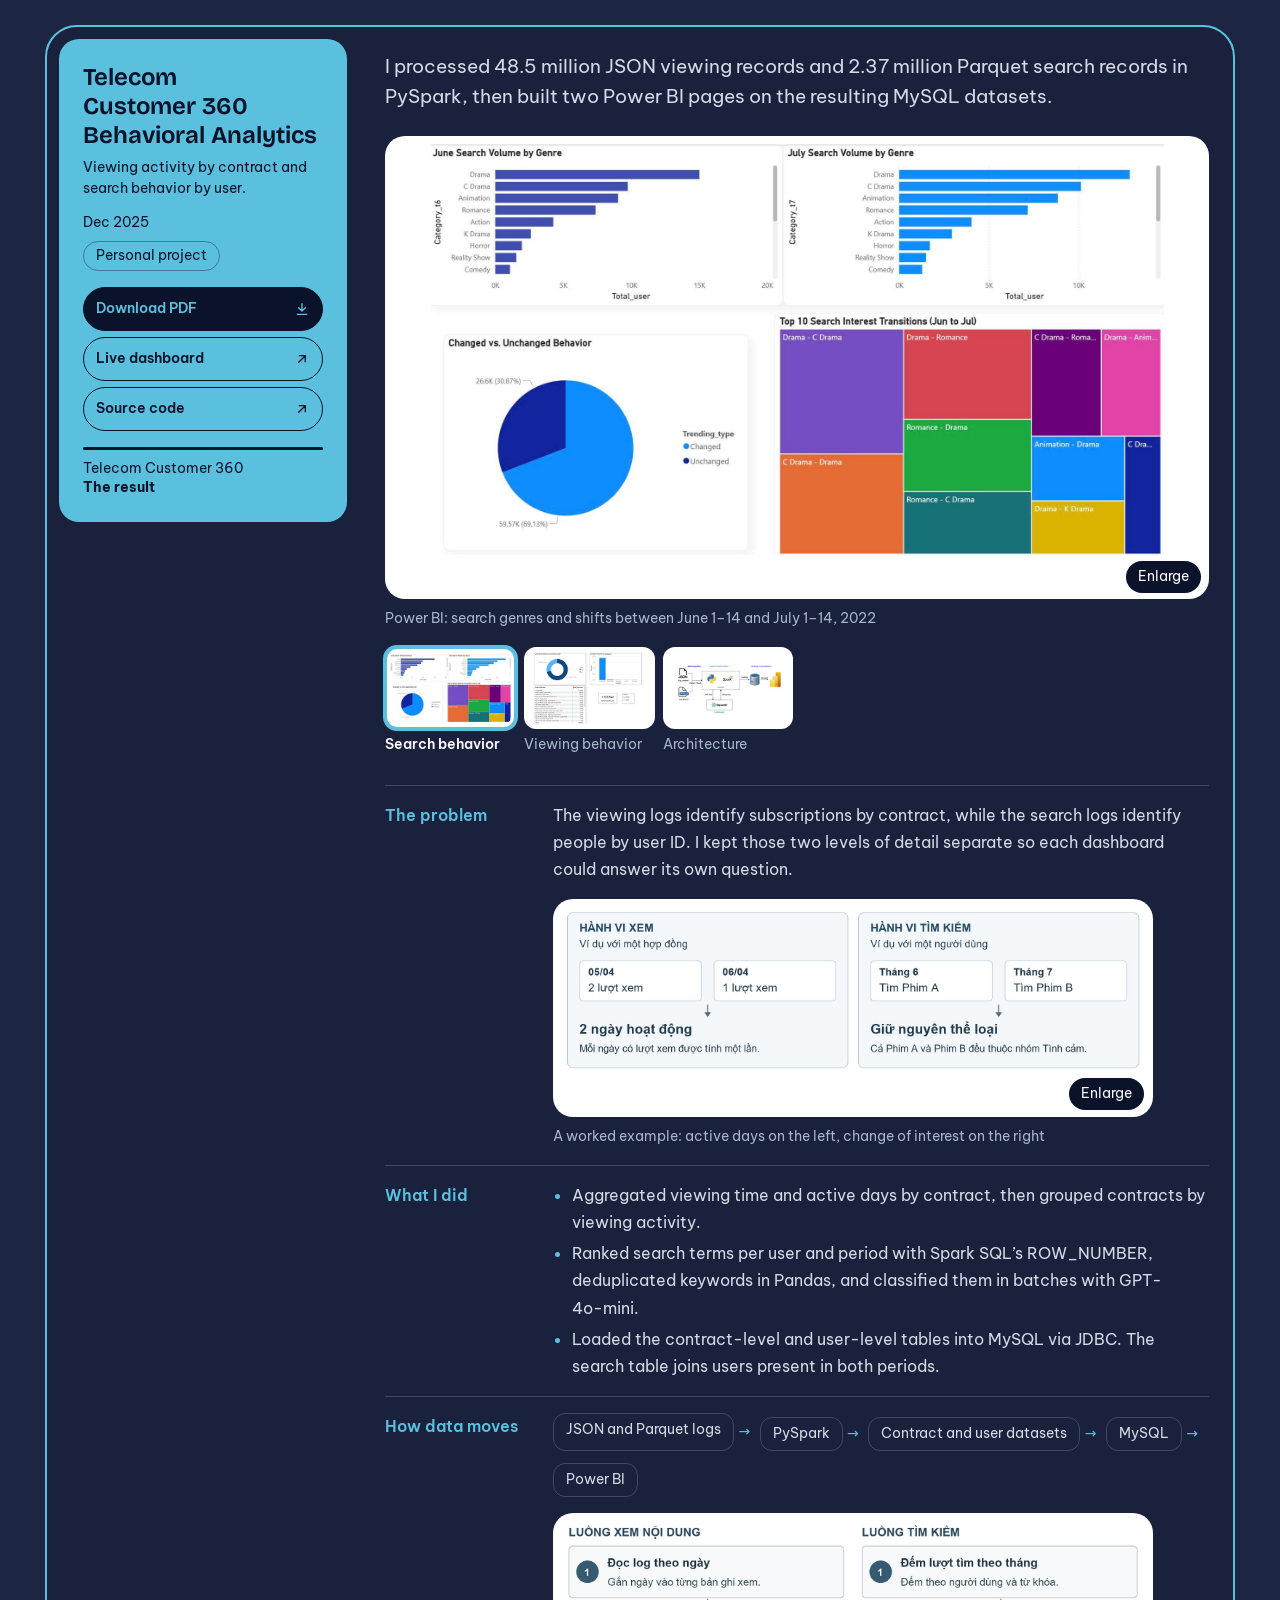
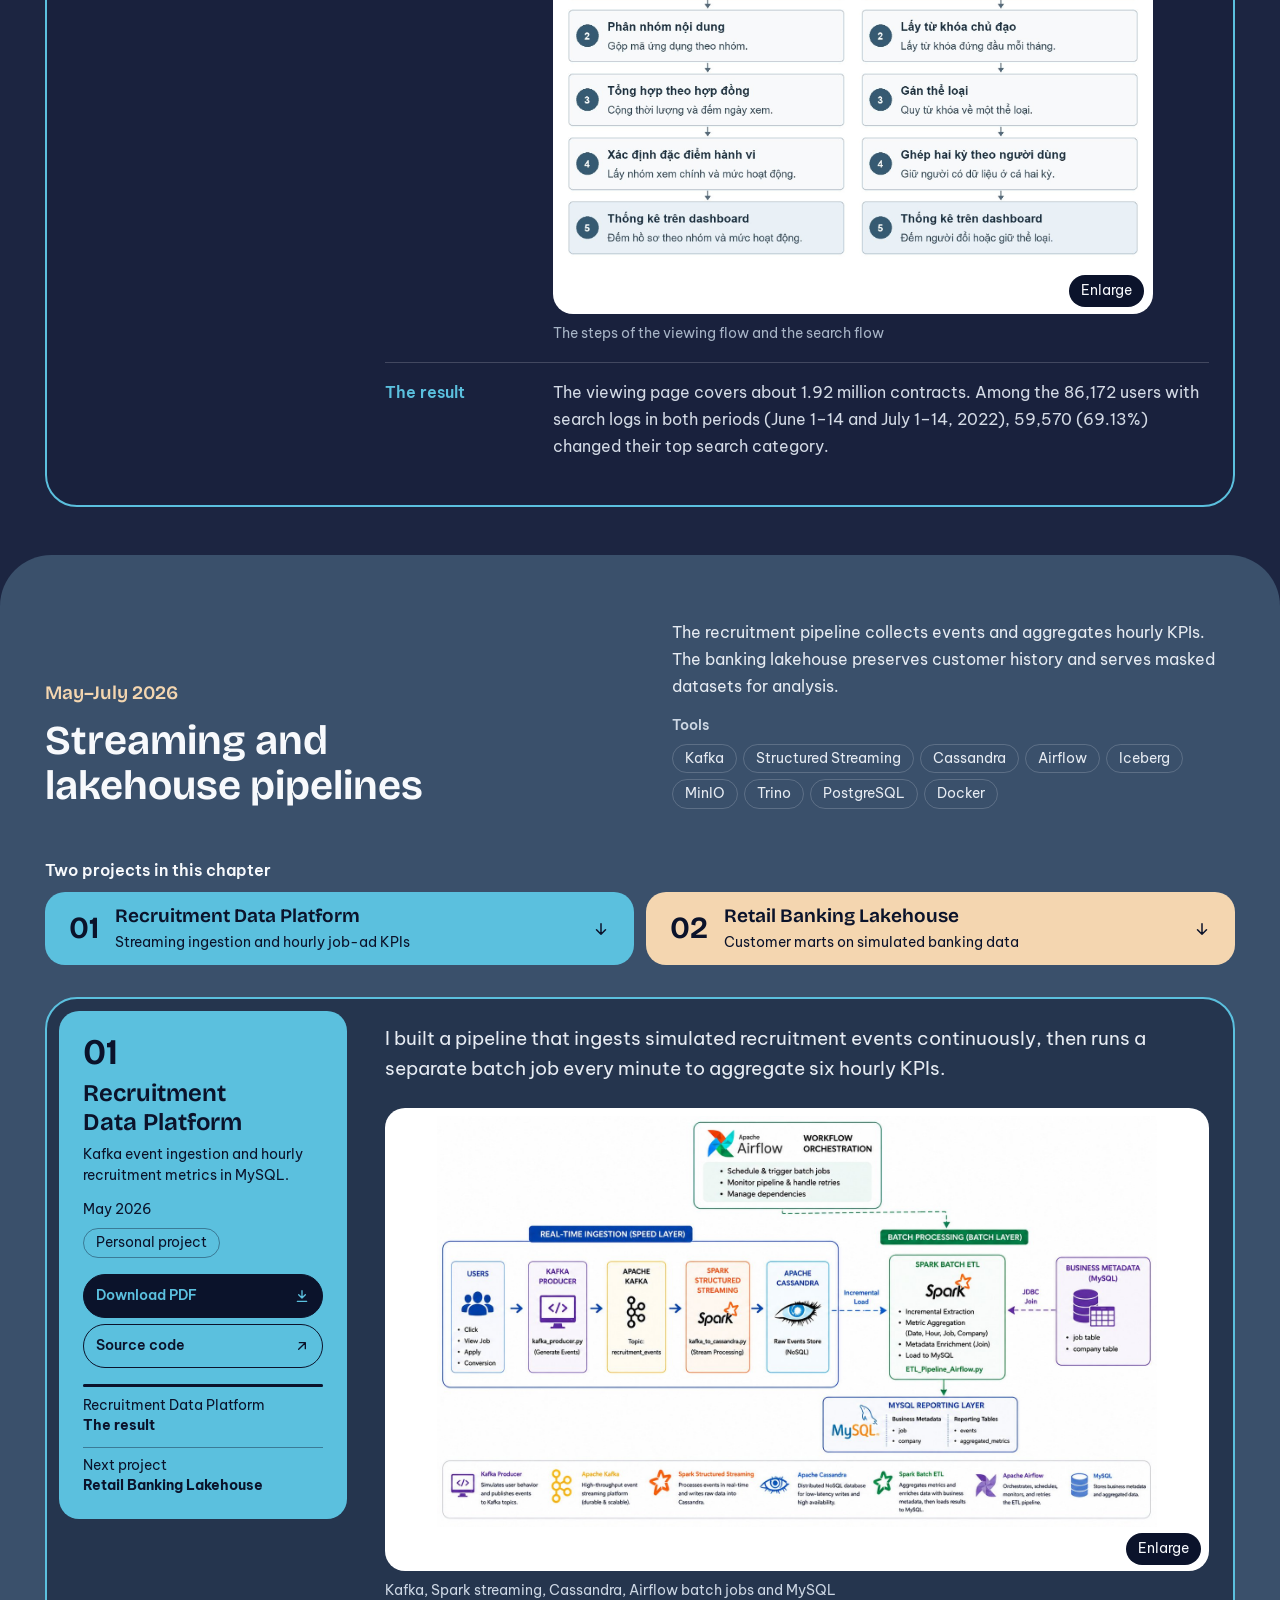
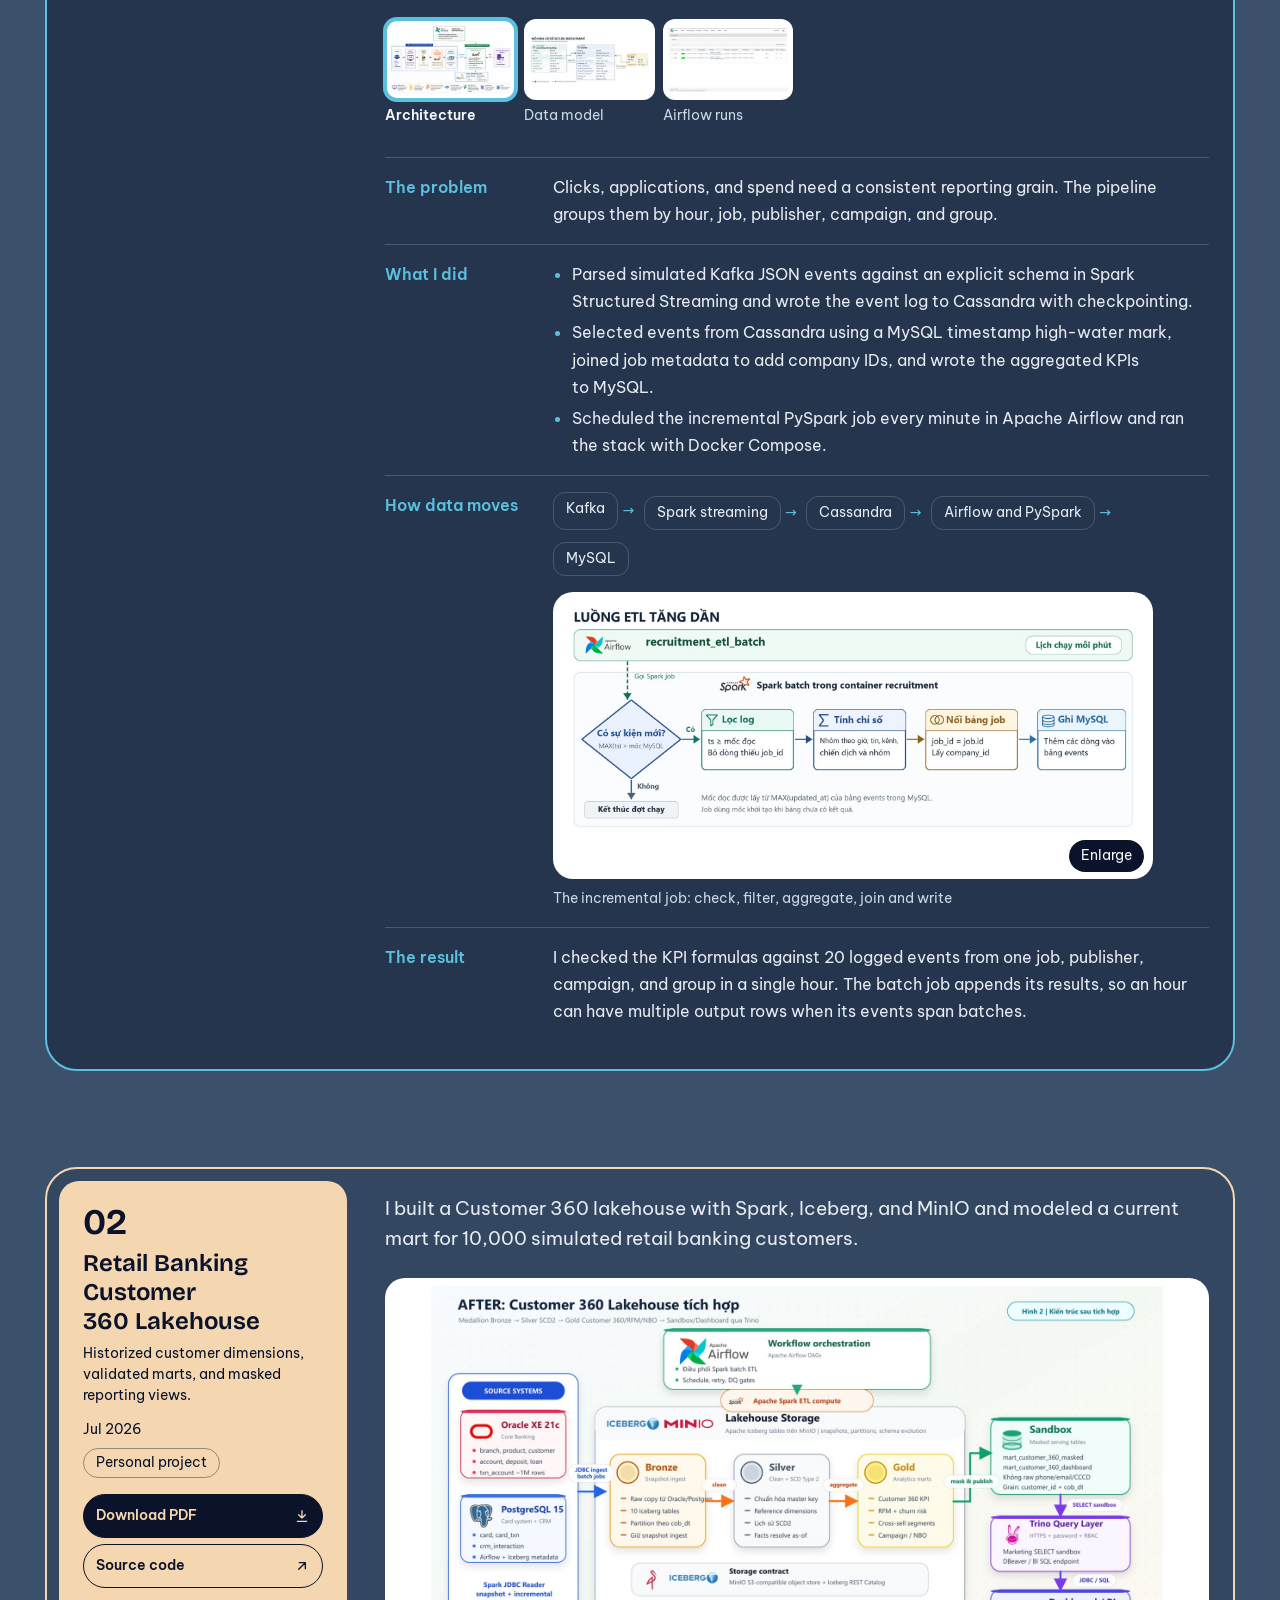
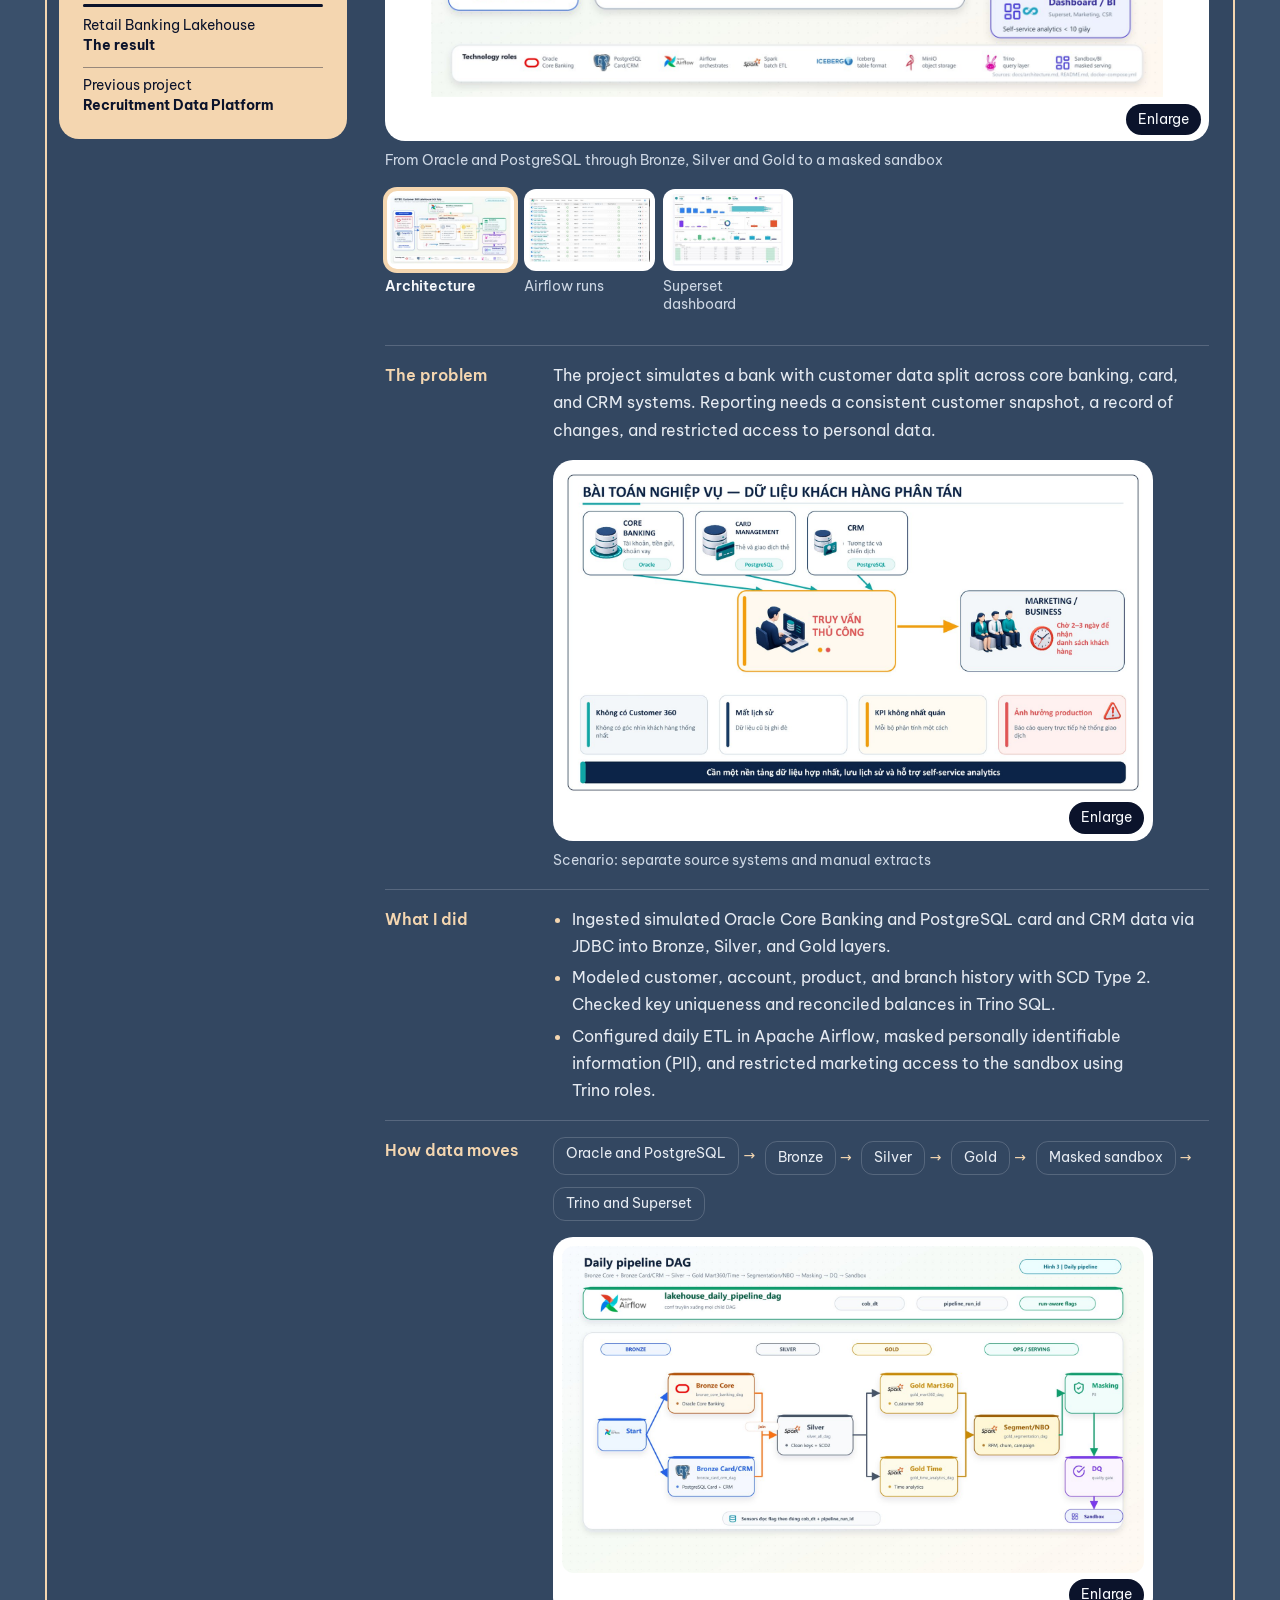
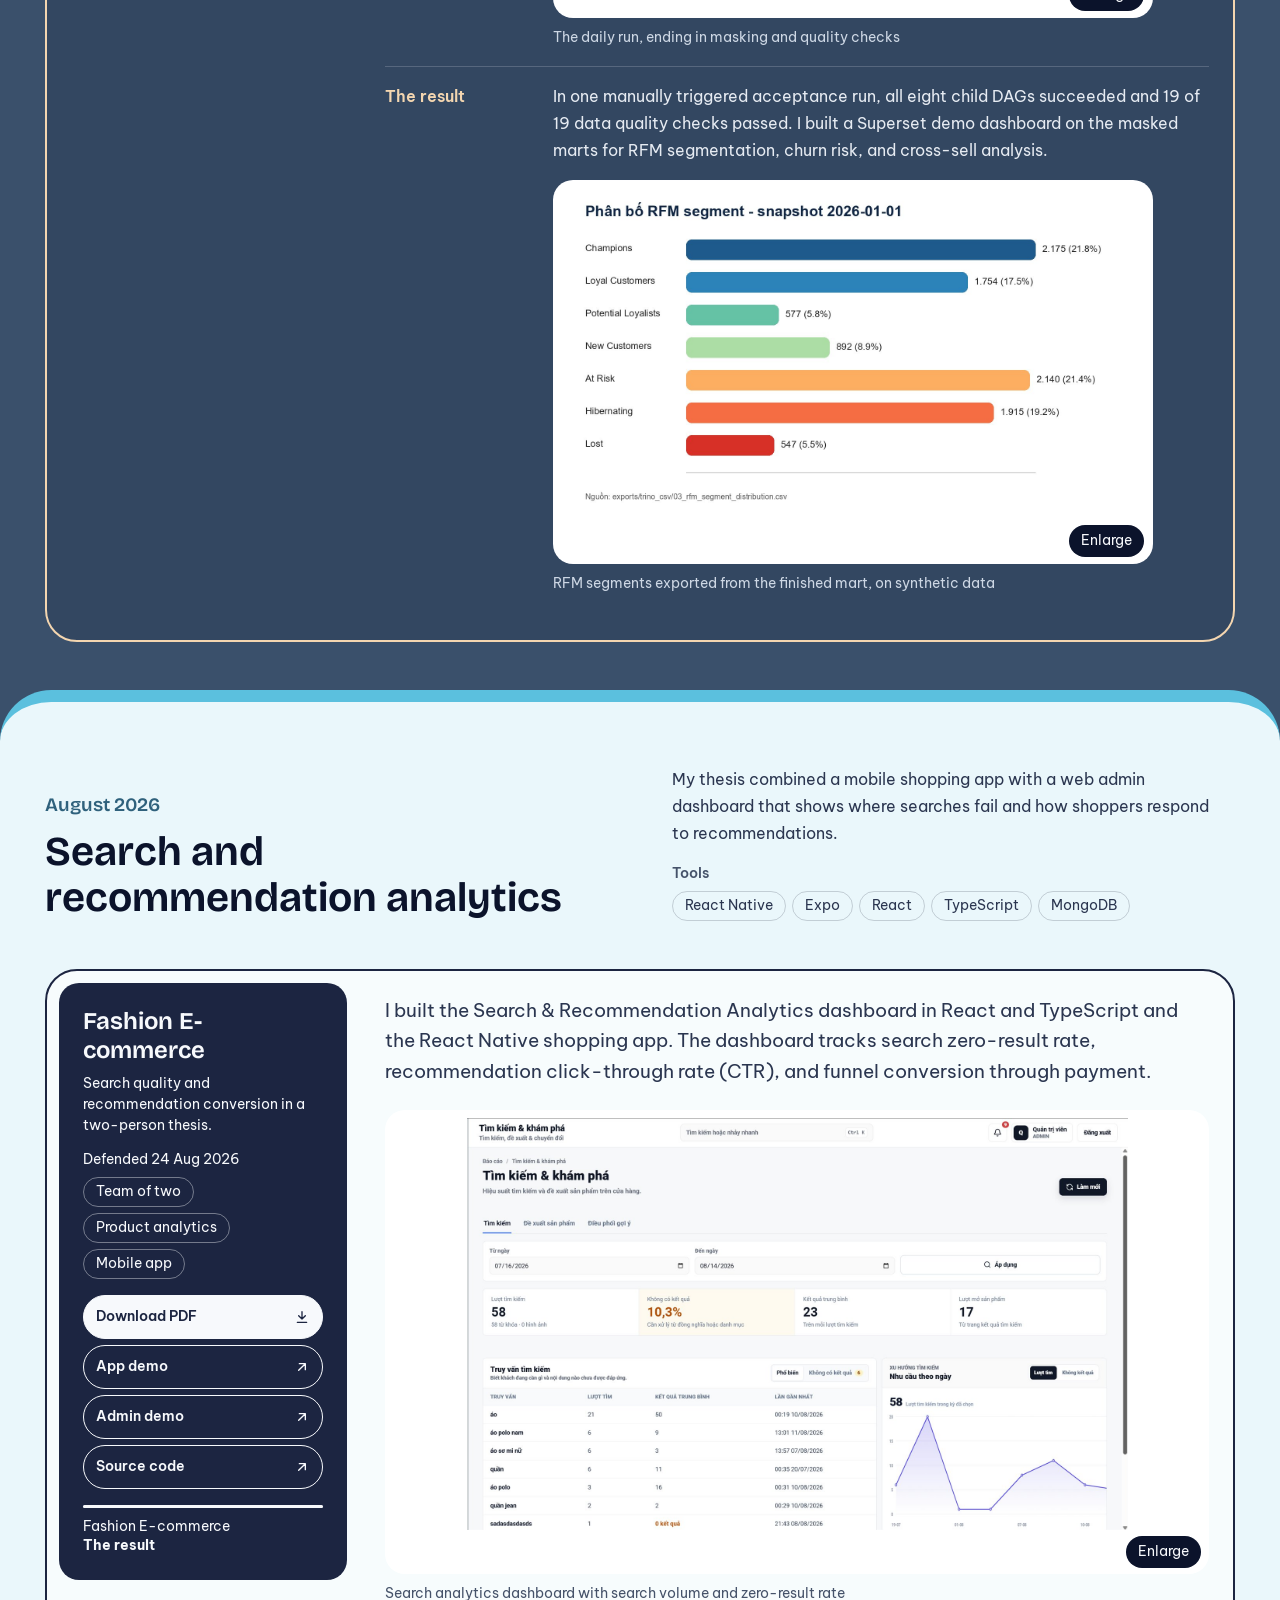
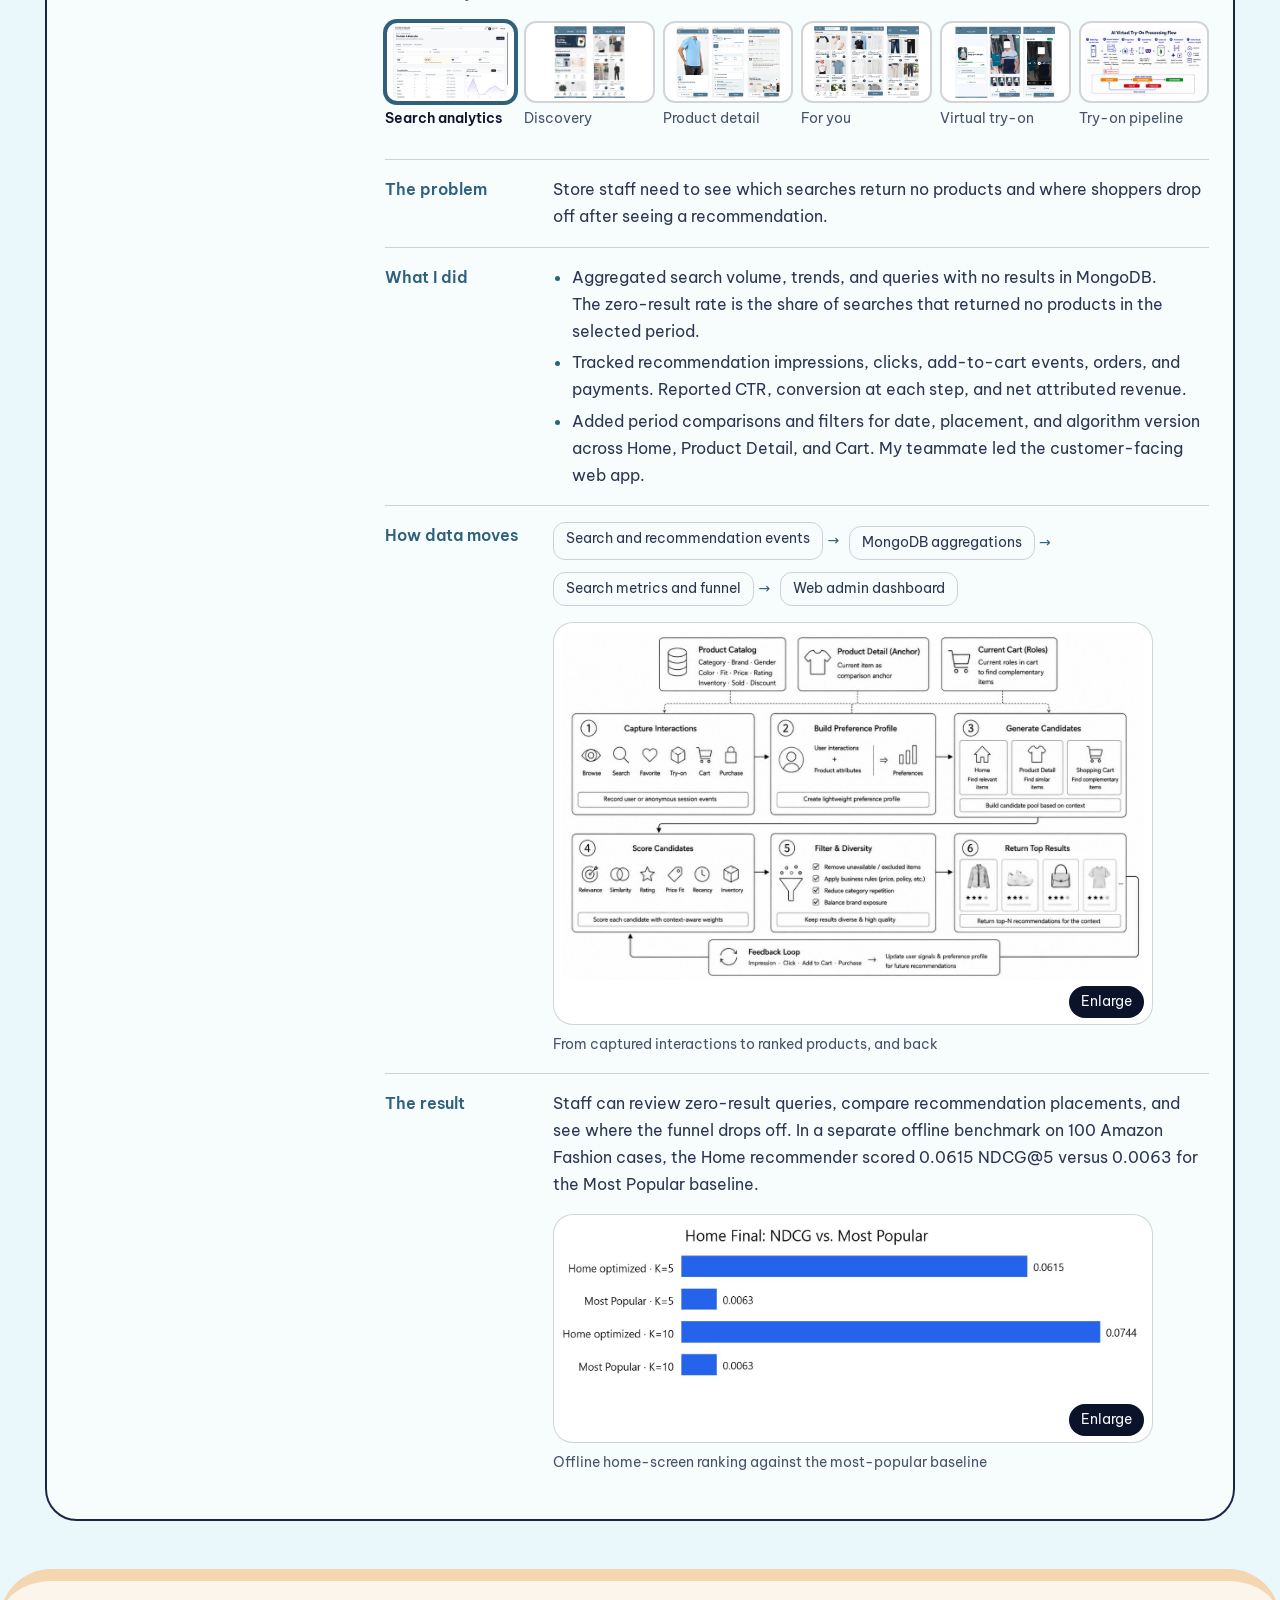
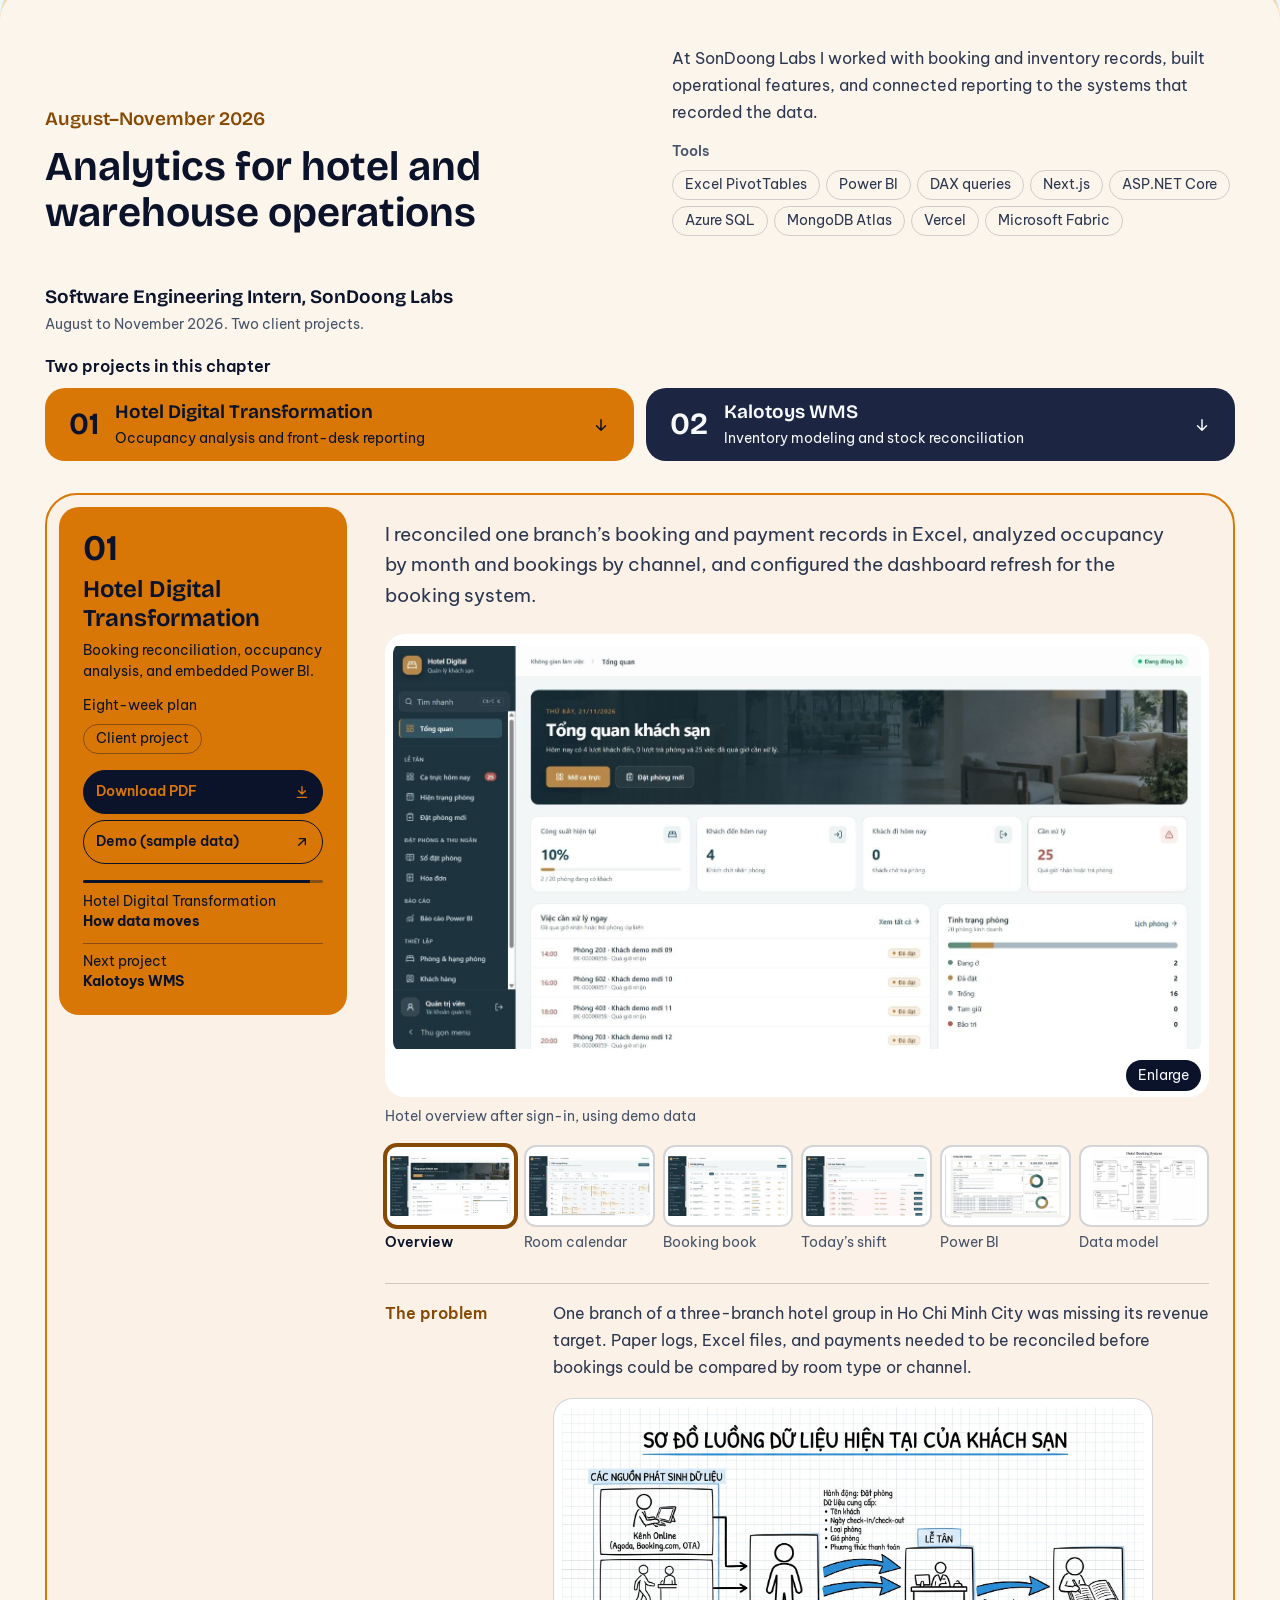
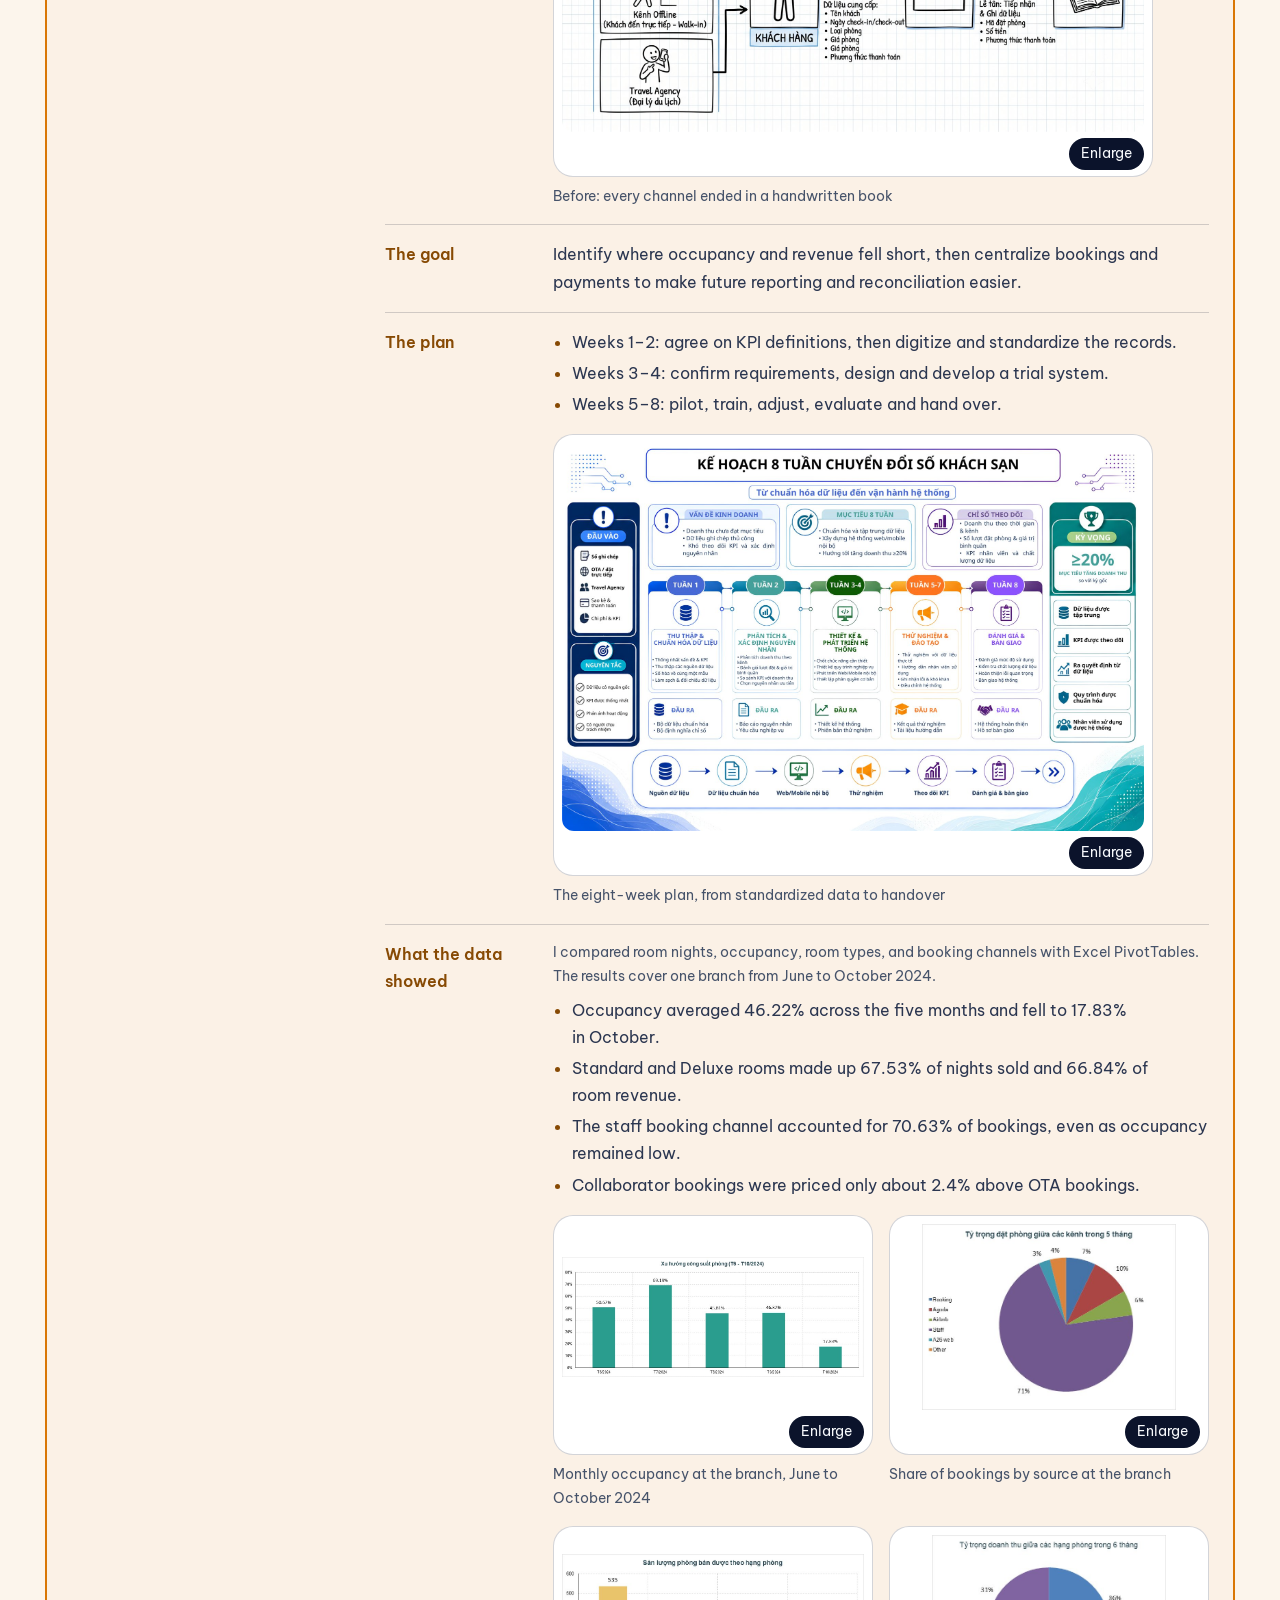
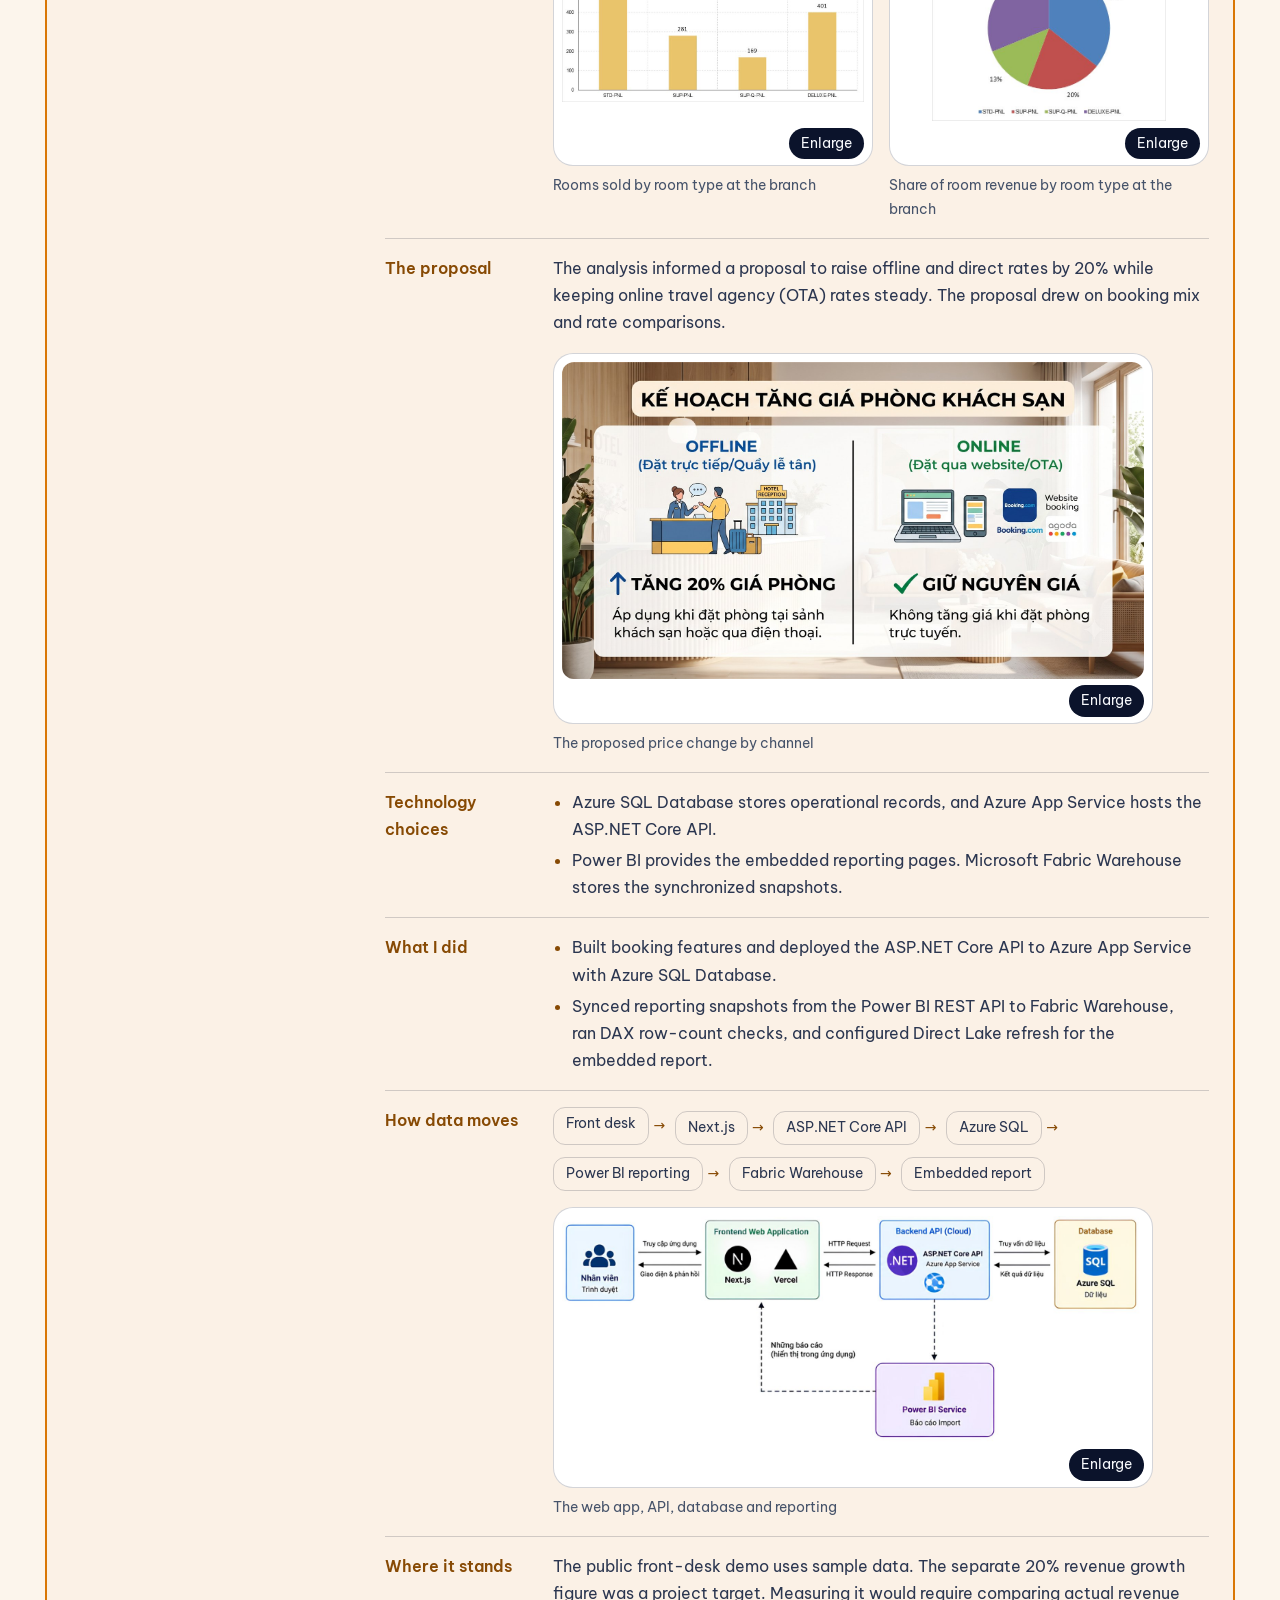
==== commit 20d808ed: "Publish Analytics Engineer case studies and CV" ====
--- a/index.html
+++ b/index.html
@@ -4,22 +4,22 @@
   <meta charset="utf-8">
   <meta name="viewport" content="width=device-width, initial-scale=1">
   <meta name="theme-color" content="#0B132B">
-  <meta name="description" content="Vương Phan Quốc Cường: Analytics Engineer and Software Engineering student at Can Tho University. Explore projects in data pipelines, modeling and analytics.">
+  <meta name="description" content="Analytics Engineering portfolio of Vương Phan Quốc Cường. Six projects in data modeling, ETL, quality checks, and BI and product analytics.">
   <link rel="canonical" href="https://mpgranji.github.io/">
   <meta property="og:type" content="website">
   <meta property="og:site_name" content="Vương Phan Quốc Cường">
   <meta property="og:title" content="Vương Phan Quốc Cường | Analytics Engineer">
-  <meta property="og:description" content="From data pipelines to useful analysis — selected analytics engineering projects.">
+  <meta property="og:description" content="Six case studies in ETL pipelines, analytical data modeling, data quality, and dashboards.">
   <meta property="og:url" content="https://mpgranji.github.io/">
-  <meta property="og:image" content="https://mpgranji.github.io/assets/img/portfolio-og.png?v=analytics-engineer">
+  <meta property="og:image" content="https://mpgranji.github.io/assets/img/portfolio-og.png?v=case-studies">
   <meta property="og:image:type" content="image/png">
   <meta property="og:image:width" content="1200">
   <meta property="og:image:height" content="630">
-  <meta property="og:image:alt" content="Vương Phan Quốc Cường, Analytics Engineer — from data pipelines to useful analysis.">
+  <meta property="og:image:alt" content="Vương Phan Quốc Cường, Analytics Engineer, with the Retail Banking Customer 360 dashboard in Apache Superset.">
   <meta name="twitter:card" content="summary_large_image">
   <meta name="twitter:title" content="Vương Phan Quốc Cường | Analytics Engineer">
-  <meta name="twitter:description" content="From data pipelines to useful analysis — selected analytics engineering projects.">
-  <meta name="twitter:image" content="https://mpgranji.github.io/assets/img/portfolio-og.png?v=analytics-engineer">
+  <meta name="twitter:description" content="Six case studies in ETL pipelines, analytical data modeling, data quality, and dashboards.">
+  <meta name="twitter:image" content="https://mpgranji.github.io/assets/img/portfolio-og.png?v=case-studies">
   <title>Vương Phan Quốc Cường | Analytics Engineer</title>
   <link rel="icon" href="data:image/svg+xml,%3Csvg xmlns='http://www.w3.org/2000/svg' viewBox='0 0 32 32'%3E%3Crect width='32' height='32' rx='16' fill='%230B132B'/%3E%3Cpath d='M6 20a10 10 0 0 1 20 0z' fill='%23D97706'/%3E%3C/svg%3E">
   <link rel="preconnect" href="https://fonts.googleapis.com">
@@ -50,16 +50,10 @@
         <a href="#platforms"><i class="swatch" style="--c:var(--steel)"></i>May–Jul 2026: Data platforms</a>
         <a href="#thesis"><i class="swatch" style="--c:var(--sky)"></i>Aug 2026: Graduation thesis</a>
         <a href="#internship"><i class="swatch" style="--c:var(--sand)"></i>Aug–Nov 2026: Internship</a>
-        <a href="#next"><i class="swatch" style="--c:var(--amber)"></i>Next: Let’s work together</a>
+        <a href="#next"><i class="swatch" style="--c:var(--amber)"></i>Next: Contact and CV</a>
       </nav>
     </details>
-    <details class="menu">
-      <summary>CV<svg class="icon" aria-hidden="true"><use href="#i-chevron"/></svg></summary>
-      <div class="menu-panel">
-        <a href="assets/cv/VuongPhanQuocCuong-CV-DataAnalyst.pdf" download>Analytics &amp; BI CV (PDF)</a>
-        <a href="assets/cv/VuongPhanQuocCuong-CV-DataEngineer.pdf" download>Data Pipelines CV (PDF)</a>
-      </div>
-    </details>
+    <a class="header-cv" href="assets/cv/VuongPhanQuocCuong-CV-AnalyticsEngineer.pdf" download aria-label="Download Analytics Engineer CV (PDF)">CV<svg class="icon" aria-hidden="true"><use href="#i-file"/></svg></a>
   </div>
   <div class="progress" aria-hidden="true">
     <i></i><i></i><i></i><i></i><i></i><i></i>
@@ -74,11 +68,11 @@
     <div class="container hero-grid">
       <div>
         <p class="hero-name">Vương Phan Quốc Cường</p>
-        <h1 id="hero-title"><em>Analytics Engineer</em></h1>
-        <p class="hero-intro">I study Software Engineering at Can Tho University and build data pipelines, models and dashboards that help teams make decisions. Here’s how that work has evolved, project by project.</p>
+        <h1 id="hero-title">Analytics <em>Engineer</em></h1>
+        <p class="hero-intro">I’m a final-year Software Engineering student at Can Tho University. I build ETL pipelines, model and validate data with SQL, and develop dashboards. These case studies explain what I built, how I checked the data, and what the results showed.</p>
         <div class="hero-actions">
-          <a class="btn btn-primary" href="#foundations">Start from 2022 <svg class="icon" aria-hidden="true"><use href="#i-down"/></svg></a>
-          <a class="btn" href="#internship">Skip to my latest work</a>
+          <a class="btn btn-primary" href="#analysis">Explore projects <svg class="icon" aria-hidden="true"><use href="#i-down"/></svg></a>
+          <a class="btn" href="#internship">View internship work</a>
         </div>
       </div>
 
@@ -87,9 +81,9 @@
           <li style="--i:0"><a class="t-night" href="#foundations"><span class="when">Since 2022</span><span><strong>Foundations</strong><small>Can Tho University, ongoing LLM research</small></span></a></li>
           <li style="--i:1"><a class="t-navy" href="#analysis"><span class="when">Dec 2025</span><span><strong>Data analysis</strong><small>Telecom behavioral analytics</small></span></a></li>
           <li style="--i:2"><a class="t-steel" href="#platforms"><span class="when">May–Jul 2026</span><span><strong>Data platforms</strong><small>Recruitment pipeline, banking lakehouse</small></span></a></li>
-          <li style="--i:3"><a class="t-sky" href="#thesis"><span class="when">Aug 2026</span><span><strong>Graduation thesis</strong><small>Fashion app with virtual try-on</small></span></a></li>
+          <li style="--i:3"><a class="t-sky" href="#thesis"><span class="when">Aug 2026</span><span><strong>Graduation thesis</strong><small>Fashion search and recommendation analytics</small></span></a></li>
           <li style="--i:4"><a class="t-sand" href="#internship"><span class="when">Aug–Nov 2026</span><span><strong>Internship at SonDoong Labs</strong><small>Hotel Digital, Kalotoys warehouse</small></span></a></li>
-          <li style="--i:5"><a class="t-amber" href="#next"><span class="when">Next</span><span><strong>A data team, maybe yours</strong><small>Graduating at the end of 2026</small></span></a></li>
+          <li style="--i:5"><a class="t-amber" href="#next"><span class="when">Next</span><span><strong>Contact and CV</strong><small>Expected graduation in Dec 2026</small></span></a></li>
         </ol>
       </nav>
     </div>
@@ -100,19 +94,19 @@
     <div class="container chapter-grid">
       <header class="chapter-intro">
         <span class="chapter-date">Since 2022</span>
-        <h2 id="h-foundations">Learning to build software.</h2>
-        <p class="chapter-story">It starts with engineering: programming, databases and breaking a problem into steps a computer can follow.</p>
-        <div class="toolkit"><h3>Where the toolkit starts</h3><ul class="tools"><li class="tag">Python</li><li class="tag">SQL</li><li class="tag">MongoDB</li><li class="tag">Git</li></ul></div>
+        <h2 id="h-foundations">Software engineering foundations</h2>
+        <p class="chapter-story">Coursework in software engineering and databases led to projects in data processing, reporting, and business intelligence.</p>
+        <div class="toolkit"><h3>Core tools</h3><ul class="tools"><li class="tag">Python</li><li class="tag">SQL</li><li class="tag">MongoDB</li><li class="tag">Git</li></ul></div>
       </header>
 
       <div class="timeline">
         <article class="project" id="education" data-reveal>
           <p class="project-meta"><span>2022–2026</span><span class="tag">Education</span></p>
           <h3>Can Tho University</h3>
-          <p class="project-lead">Software Engineering, High-Quality Program, cohort K48, with a GPA of 3.69 out of 4.</p>
+          <p class="project-lead">Software Engineering, High-Quality Program, cohort K48, with a GPA of 3.69/4.0.</p>
           <dl class="story">
             <div><dt>Data coursework</dt><dd>Big Data (9.6/10) and Business Intelligence (9.0/10).</dd></div>
-            <div><dt>Graduation</dt><dd>Expected at the end of 2026.</dd></div>
+            <div><dt>Graduation</dt><dd>Expected December 2026.</dd></div>
             <div class="research"><dt>Research</dt><dd><span class="status">In progress</span><cite>Research and Development of a Web-Based Question Bank Management Application Using Large Language Models (LLMs)</cite></dd></div>
           </dl>
         </article>
@@ -124,14 +118,14 @@
   <section class="chapter t-navy" id="analysis" data-theme="t-navy" data-label="Dec 2025" aria-labelledby="h-analysis">
     <div class="container">
       <header class="chapter-head">
-        <div><span class="chapter-date">December 2025</span><h2 id="h-analysis">Turning raw logs into answers.</h2></div>
-        <div><p class="chapter-story">The focus moves from programs to the data they leave behind, at a size where a spreadsheet no longer works.</p><div class="toolkit"><h3>Added to the toolkit</h3><ul class="tools"><li class="tag">PySpark</li><li class="tag">Spark SQL</li><li class="tag">Pandas</li><li class="tag">MySQL</li><li class="tag">Power BI</li><li class="tag">OpenAI API</li></ul></div></div>
+        <div><span class="chapter-date">December 2025</span><h2 id="h-analysis">Telecom customer behavior</h2></div>
+        <div><p class="chapter-story">Two Power BI views answer different questions: what each contract watched and how each user’s top search category changed across two periods.</p><div class="toolkit"><h3>Tools</h3><ul class="tools"><li class="tag">PySpark</li><li class="tag">Spark SQL</li><li class="tag">Pandas</li><li class="tag">MySQL</li><li class="tag">Power BI</li><li class="tag">OpenAI API</li></ul></div></div>
       </header>
 
       <article class="project case p-sky" id="telecom" aria-labelledby="t-telecom">
         <div class="project-side">
-            <h3 id="t-telecom"><span>Customer 360 Behavioral Analytics</span></h3>
-            <p class="project-what">Analysis of how TV customers watch and search, from raw logs to Power BI.</p>
+            <h3 id="t-telecom"><span>Telecom Customer 360 Behavioral Analytics</span></h3>
+            <p class="project-what">Viewing activity by contract and search behavior by user.</p>
             <p class="project-meta"><span>Dec 2025</span><span class="tag">Personal project</span></p>
             <div class="links"><a class="is-pdf" href="https://raw.githubusercontent.com/MPGranji/MPGranji/main/docs/Customer_360_Behavioral_Analytics.pdf"><span><span class="long">Download PDF</span><span class="short">PDF</span></span><svg class="icon" aria-hidden="true"><use href="#i-file"/></svg></a>
               <a class="is-demo" href="https://app.powerbi.com/view?r=eyJrIjoiOGZmMGY1ZDktM2JlZC00YzAwLTg1YjUtNzhkY2RkMWZmZWExIiwidCI6IjZhYzJhZDA2LTY5MmMtNDY2My1iN2FmLWE5ZmYyYTg2NmQwYyIsImMiOjEwfQ%3D%3D" target="_blank" rel="noopener"><span><span class="long">Live dashboard</span><span class="short">Dashboard</span></span><svg class="icon" aria-hidden="true"><use href="#i-out"/></svg></a>
@@ -139,7 +133,7 @@
             <div class="reading" aria-hidden="true"><span class="reading-name">Telecom Customer 360</span><strong data-reading>Overview</strong><i></i></div>
         </div>
         <div class="project-main" data-reveal>
-          <p class="project-lead">A study of how telecom customers watch and search for content, built from raw logs through to two Power BI pages.</p>
+          <p class="project-lead">I processed 48.5 million JSON viewing records and 2.37 million Parquet search records in PySpark, then built two Power BI pages on the resulting MySQL datasets.</p>
           <div class="project-body">
             <figure class="gallery">
                 <button class="shot" type="button"><img src="assets/img/telecom-search.jpg" width="1700" height="954" loading="lazy" alt="Power BI: search genres and shifts between June 1–14 and July 1–14, 2022"><span class="shot-hint">Enlarge</span></button>
@@ -151,20 +145,20 @@
                 </div>
             </figure>
             <dl class="story">
-              <div><dt>The problem</dt><dd>A content team needs to know how often customers come back, what they spend time watching, and whether their interests change from one month to the next. The raw logs record only individual events.<figure class="gallery in-story">
+              <div><dt>The problem</dt><dd>The viewing logs identify subscriptions by contract, while the search logs identify people by user ID. I kept those two levels of detail separate so each dashboard could answer its own question.<figure class="gallery in-story">
                 <button class="shot" type="button"><img src="assets/img/telecom-example.jpg" width="1600" height="450" loading="lazy" alt="A worked example: active days on the left, change of interest on the right"><span class="shot-hint">Enlarge</span></button>
                 <figcaption>A worked example: active days on the left, change of interest on the right</figcaption>
               </figure></dd></div>
               <div><dt>What I did</dt><dd><ul>
-                <li>Built a PySpark pipeline that turns 48.5 million viewing records into one behavior profile per contract.</li>
-                <li>Ranked each user’s top search keyword with window functions and labeled its genre in batches with GPT-4o-mini.</li>
-                <li>Published both result tables to MySQL and built the Power BI report on top.</li>
-              </ul></dd></div>
-              <div><dt>How data moves</dt><dd><ol class="flow"><li>JSON and Parquet logs</li><li>PySpark</li><li>Genre labeling</li><li>MySQL</li><li>Power BI</li></ol><figure class="gallery in-story">
+                <li>Aggregated viewing time and active days by contract, then grouped contracts by viewing activity.</li>
+                <li>Ranked search terms per user and period with Spark SQL’s ROW_NUMBER, deduplicated keywords in Pandas, and classified them in batches with GPT-4o-mini.</li>
+                <li>Loaded the contract-level and user-level tables into MySQL via JDBC. The search table joins users present in both periods.</li>
+              </ul></dd></div>
+              <div><dt>How data moves</dt><dd><ol class="flow"><li>JSON and Parquet logs</li><li>PySpark</li><li>Contract and user datasets</li><li>MySQL</li><li>Power BI</li></ol><figure class="gallery in-story">
                 <button class="shot" type="button"><img src="assets/img/telecom-steps.jpg" width="1600" height="955" loading="lazy" alt="The steps of the viewing flow and the search flow"><span class="shot-hint">Enlarge</span></button>
                 <figcaption>The steps of the viewing flow and the search flow</figcaption>
               </figure></dd></div>
-              <div><dt>The result</dt><dd>Television is the most-watched category for almost every contract. Among the 86,172 users active in both periods (June 1–14 and July 1–14, 2022), 69.13% changed their primary search genre. This gives the content team ideas to test, such as suggesting Chinese drama to drama searchers.</dd></div>
+              <div><dt>The result</dt><dd>The viewing page covers about 1.92 million contracts. Among the 86,172 users with search logs in both periods (June 1–14 and July 1–14, 2022), 59,570 (69.13%) changed their top search category.</dd></div>
             </dl>
           </div>
         </div>
@@ -176,19 +170,19 @@
   <section class="chapter t-steel" id="platforms" data-theme="t-steel" data-label="May–Jul 2026" aria-labelledby="h-platforms">
     <div class="container">
       <header class="chapter-head">
-        <div><span class="chapter-date">May–July 2026</span><h2 id="h-platforms">Making data arrive, reliably.</h2></div>
-        <div><p class="chapter-story">Analyzing a set of files is one thing. The next two projects ask what it takes when data keeps arriving, keeps changing and has to be safe to share.</p><div class="toolkit"><h3>Added to the toolkit</h3><ul class="tools"><li class="tag">Kafka</li><li class="tag">Structured Streaming</li><li class="tag">Cassandra</li><li class="tag">Airflow</li><li class="tag">Iceberg</li><li class="tag">MinIO</li><li class="tag">Trino</li><li class="tag">PostgreSQL</li><li class="tag">Docker</li></ul></div></div>
+        <div><span class="chapter-date">May–July 2026</span><h2 id="h-platforms">Streaming and lakehouse pipelines</h2></div>
+        <div><p class="chapter-story">The recruitment pipeline collects events and aggregates hourly KPIs. The banking lakehouse preserves customer history and serves masked datasets for analysis.</p><div class="toolkit"><h3>Tools</h3><ul class="tools"><li class="tag">Kafka</li><li class="tag">Structured Streaming</li><li class="tag">Cassandra</li><li class="tag">Airflow</li><li class="tag">Iceberg</li><li class="tag">MinIO</li><li class="tag">Trino</li><li class="tag">PostgreSQL</li><li class="tag">Docker</li></ul></div></div>
       </header>
       <p class="case-count">Two projects in this chapter</p>
       <nav class="case-index" aria-label="Projects in this chapter">
-        <a class="p-sky" href="#recruitment"><b>01</b><span><strong>Recruitment Data Platform</strong><small>Streaming pipeline for job-ad clicks and applications</small></span><svg class="icon" aria-hidden="true"><use href="#i-down"/></svg></a>
-        <a class="p-sand" href="#banking"><b>02</b><span><strong>Retail Banking Lakehouse</strong><small>Data lakehouse for bank customer profiles</small></span><svg class="icon" aria-hidden="true"><use href="#i-down"/></svg></a>
+        <a class="p-sky" href="#recruitment"><b>01</b><span><strong>Recruitment Data Platform</strong><small>Streaming ingestion and hourly job-ad KPIs</small></span><svg class="icon" aria-hidden="true"><use href="#i-down"/></svg></a>
+        <a class="p-sand" href="#banking"><b>02</b><span><strong>Retail Banking Lakehouse</strong><small>Customer marts on simulated banking data</small></span><svg class="icon" aria-hidden="true"><use href="#i-down"/></svg></a>
       </nav>
 
       <article class="project case p-sky" id="recruitment" aria-labelledby="t-recruitment">
         <div class="project-side">
             <h3 id="t-recruitment"><span class="project-no" aria-hidden="true">01</span><span>Recruitment Data Platform</span></h3>
-            <p class="project-what">A streaming pipeline that turns job-ad clicks and applications into hourly KPIs.</p>
+            <p class="project-what">Kafka event ingestion and hourly recruitment metrics in MySQL.</p>
             <p class="project-meta"><span>May 2026</span><span class="tag">Personal project</span></p>
             <div class="links"><a class="is-pdf" href="https://raw.githubusercontent.com/MPGranji/MPGranji/main/docs/recruitment.pdf"><span><span class="long">Download PDF</span><span class="short">PDF</span></span><svg class="icon" aria-hidden="true"><use href="#i-file"/></svg></a>
               <a class="is-code" href="https://github.com/MPGranji/project_de-recruitment" target="_blank" rel="noopener"><span><span class="long">Source code</span><span class="short">Code</span></span><svg class="icon" aria-hidden="true"><use href="#i-out"/></svg></a></div>
@@ -196,7 +190,7 @@
             <a class="project-switch" href="#banking"><span>Next project</span><strong>Retail Banking Lakehouse</strong></a>
         </div>
         <div class="project-main" data-reveal>
-          <p class="project-lead">A streaming and batch pipeline that turns individual clicks and applications into hourly numbers for each job and channel.</p>
+          <p class="project-lead">I built a pipeline that ingests simulated recruitment events continuously, then runs a separate batch job every minute to aggregate six hourly KPIs.</p>
           <div class="project-body">
             <figure class="gallery">
                 <button class="shot" type="button"><img src="assets/img/recruitment-architecture.jpg" width="1660" height="948" loading="lazy" alt="Kafka, Spark streaming, Cassandra, Airflow batch jobs and MySQL"><span class="shot-hint">Enlarge</span></button>
@@ -208,17 +202,17 @@
                 </div>
             </figure>
             <dl class="story">
-              <div><dt>The problem</dt><dd>One job ad runs on several channels. To compare them, a recruiting team would have to regroup and recount raw events by job, channel and hour every time it needs a report.</dd></div>
+              <div><dt>The problem</dt><dd>Clicks, applications, and spend need a consistent reporting grain. The pipeline groups them by hour, job, publisher, campaign, and group.</dd></div>
               <div><dt>What I did</dt><dd><ul>
-                <li>Streamed synthetic events from Kafka with Spark, using an explicit schema and checkpoints.</li>
-                <li>Stored every event in Cassandra, then processed only the new ones with a high-watermark batch job.</li>
-                <li>Joined job and company data and scheduled the job every minute in Airflow.</li>
+                <li>Parsed simulated Kafka JSON events against an explicit schema in Spark Structured Streaming and wrote the event log to Cassandra with checkpointing.</li>
+                <li>Selected events from Cassandra using a MySQL timestamp high-water mark, joined job metadata to add company IDs, and wrote the aggregated KPIs to MySQL.</li>
+                <li>Scheduled the incremental PySpark job every minute in Apache Airflow and ran the stack with Docker Compose.</li>
               </ul></dd></div>
               <div><dt>How data moves</dt><dd><ol class="flow"><li>Kafka</li><li>Spark streaming</li><li>Cassandra</li><li>Airflow and PySpark</li><li>MySQL</li></ol><figure class="gallery in-story">
                 <button class="shot" type="button"><img src="assets/img/recruitment-batch.jpg" width="1700" height="680" loading="lazy" alt="The incremental job: check, filter, aggregate, join and write"><span class="shot-hint">Enlarge</span></button>
                 <figcaption>The incremental job: check, filter, aggregate, join and write</figcaption>
               </figure></dd></div>
-              <div><dt>The result</dt><dd>A reporting table that updates itself with six hourly measures, from clicks and conversions to qualified applications and spend, ready for a BI tool.</dd></div>
+              <div><dt>The result</dt><dd>I checked the KPI formulas against 20 logged events from one job, publisher, campaign, and group in a single hour. The batch job appends its results, so an hour can have multiple output rows when its events span batches.</dd></div>
             </dl>
           </div>
         </div>
@@ -227,7 +221,7 @@
       <article class="project case p-sand" id="banking" aria-labelledby="t-banking">
         <div class="project-side">
             <h3 id="t-banking"><span class="project-no" aria-hidden="true">02</span><span>Retail Banking Customer 360 Lakehouse</span></h3>
-            <p class="project-what">A data lakehouse that builds one privacy-safe profile of each bank customer.</p>
+            <p class="project-what">Historized customer dimensions, validated marts, and masked reporting views.</p>
             <p class="project-meta"><span>Jul 2026</span><span class="tag">Personal project</span></p>
             <div class="links"><a class="is-pdf" href="https://raw.githubusercontent.com/MPGranji/MPGranji/main/docs/Bao_cao_Customer_360_Lakehouse_Banking.pdf"><span><span class="long">Download PDF</span><span class="short">PDF</span></span><svg class="icon" aria-hidden="true"><use href="#i-file"/></svg></a>
               <a class="is-code" href="https://github.com/MPGranji/retail-banking-customer360-lakehouse" target="_blank" rel="noopener"><span><span class="long">Source code</span><span class="short">Code</span></span><svg class="icon" aria-hidden="true"><use href="#i-out"/></svg></a></div>
@@ -235,7 +229,7 @@
             <a class="project-switch" href="#recruitment"><span>Previous project</span><strong>Recruitment Data Platform</strong></a>
         </div>
         <div class="project-main" data-reveal>
-          <p class="project-lead">A lakehouse that gives a retail bank one trustworthy, privacy-safe view of each customer, rebuilt every day.</p>
+          <p class="project-lead">I built a Customer 360 lakehouse with Spark, Iceberg, and MinIO and modeled a current mart for 10,000 simulated retail banking customers.</p>
           <div class="project-body">
             <figure class="gallery">
                 <button class="shot" type="button"><img src="assets/img/banking-architecture.jpg" width="1700" height="956" loading="lazy" alt="From Oracle and PostgreSQL through Bronze, Silver and Gold to a masked sandbox"><span class="shot-hint">Enlarge</span></button>
@@ -247,20 +241,20 @@
                 </div>
             </figure>
             <dl class="story">
-              <div><dt>The problem</dt><dd>Customer data is split across core banking, card and CRM systems. Marketing waits for manual extracts, gets different answers each time, and risks seeing personal data it should not.<figure class="gallery in-story">
-                <button class="shot" type="button"><img src="assets/img/banking-before.jpg" width="1700" height="956" loading="lazy" alt="Before: scattered sources and manual requests"><span class="shot-hint">Enlarge</span></button>
-                <figcaption>Before: scattered sources and manual requests</figcaption>
+              <div><dt>The problem</dt><dd>The project simulates a bank with customer data split across core banking, card, and CRM systems. Reporting needs a consistent customer snapshot, a record of changes, and restricted access to personal data.<figure class="gallery in-story">
+                <button class="shot" type="button"><img src="assets/img/banking-before.jpg" width="1700" height="956" loading="lazy" alt="Scenario: separate source systems and manual extracts"><span class="shot-hint">Enlarge</span></button>
+                <figcaption>Scenario: separate source systems and manual extracts</figcaption>
               </figure></dd></div>
               <div><dt>What I did</dt><dd><ul>
-                <li>Modeled ten source tables, over 1.3 million synthetic records, into Bronze, Silver and Gold layers.</li>
-                <li>Kept history for customers, accounts, products and branches with SCD Type 2, safe to re-run.</li>
-                <li>Added quality gates, masked personal data and limited Marketing to the sandbox through Trino roles.</li>
+                <li>Ingested simulated Oracle Core Banking and PostgreSQL card and CRM data via JDBC into Bronze, Silver, and Gold layers.</li>
+                <li>Modeled customer, account, product, and branch history with SCD Type 2. Checked key uniqueness and reconciled balances in Trino SQL.</li>
+                <li>Configured daily ETL in Apache Airflow, masked personally identifiable information (PII), and restricted marketing access to the sandbox using Trino roles.</li>
               </ul></dd></div>
               <div><dt>How data moves</dt><dd><ol class="flow"><li>Oracle and PostgreSQL</li><li>Bronze</li><li>Silver</li><li>Gold</li><li>Masked sandbox</li><li>Trino and Superset</li></ol><figure class="gallery in-story">
                 <button class="shot" type="button"><img src="assets/img/banking-dag.jpg" width="1700" height="956" loading="lazy" alt="The daily run, ending in masking and quality checks"><span class="shot-hint">Enlarge</span></button>
                 <figcaption>The daily run, ending in masking and quality checks</figcaption>
               </figure></dd></div>
-              <div><dt>The result</dt><dd>The acceptance run passed all 19 quality checks. Segmentation, churn, cross-sell and next-best-offer questions became self-service SQL on masked tables, with no raw personal data exposed.<figure class="gallery in-story">
+              <div><dt>The result</dt><dd>In one manually triggered acceptance run, all eight child DAGs succeeded and 19 of 19 data quality checks passed. I built a Superset demo dashboard on the masked marts for RFM segmentation, churn risk, and cross-sell analysis.<figure class="gallery in-story">
                 <button class="shot" type="button"><img src="assets/img/banking-rfm.jpg" width="1500" height="850" loading="lazy" alt="RFM segments exported from the finished mart, on synthetic data"><span class="shot-hint">Enlarge</span></button>
                 <figcaption>RFM segments exported from the finished mart, on synthetic data</figcaption>
               </figure></dd></div>
@@ -275,48 +269,48 @@
   <section class="chapter t-sky" id="thesis" data-theme="t-sky" data-label="Aug 2026" aria-labelledby="h-thesis">
     <div class="container">
       <header class="chapter-head">
-        <div><span class="chapter-date">August 2026</span><h2 id="h-thesis">Building the product that creates the data.</h2></div>
-        <div><p class="chapter-story">The thesis closes the loop: an app people use, the events it records, and the recommendations and reports those events feed.</p><div class="toolkit"><h3>Added to the toolkit</h3><ul class="tools"><li class="tag">React Native</li><li class="tag">Expo</li><li class="tag">React</li><li class="tag">TypeScript</li><li class="tag">Amazon Lightsail</li></ul></div></div>
+        <div><span class="chapter-date">August 2026</span><h2 id="h-thesis">Search and recommendation analytics</h2></div>
+        <div><p class="chapter-story">My thesis combined a mobile shopping app with a web admin dashboard that shows where searches fail and how shoppers respond to recommendations.</p><div class="toolkit"><h3>Tools</h3><ul class="tools"><li class="tag">React Native</li><li class="tag">Expo</li><li class="tag">React</li><li class="tag">TypeScript</li><li class="tag">MongoDB</li></ul></div></div>
       </header>
 
       <article class="project case p-navy" id="fashion" aria-labelledby="t-fashion">
         <div class="project-side">
-            <h3 id="t-fashion"><span>Fashion E-commerce with Virtual Try-on</span></h3>
-            <p class="project-what">A shopping app with product recommendations and virtual try-on.</p>
-            <p class="project-meta"><span>Defended 24 Aug 2026</span><span class="tag">Team of two</span><span class="tag">Mobile app</span><span class="tag">Recommendations</span></p>
+            <h3 id="t-fashion"><span>Fashion E-commerce</span></h3>
+            <p class="project-what">Search quality and recommendation conversion in a two-person thesis.</p>
+            <p class="project-meta"><span>Defended 24 Aug 2026</span><span class="tag">Team of two</span><span class="tag">Product analytics</span><span class="tag">Mobile app</span></p>
             <div class="links"><a class="is-pdf" href="https://raw.githubusercontent.com/MPGranji/MPGranji/main/docs/fashion-ecommerce-mobile.pdf"><span><span class="long">Download PDF</span><span class="short">PDF</span></span><svg class="icon" aria-hidden="true"><use href="#i-file"/></svg></a>
               <a class="is-demo" href="https://www.youtube.com/watch?v=jNOUzghrpYM" target="_blank" rel="noopener"><span><span class="long">App demo</span><span class="short">App</span></span><svg class="icon" aria-hidden="true"><use href="#i-out"/></svg></a>
               <a class="is-demo" href="https://youtu.be/h9GcLePPjQY" target="_blank" rel="noopener"><span><span class="long">Admin demo</span><span class="short">Admin</span></span><svg class="icon" aria-hidden="true"><use href="#i-out"/></svg></a>
-              <a class="is-code" href="https://github.com/bloodthirster2510/fashion-ecommerce-system" target="_blank" rel="noopener"><span><span class="long">Source code</span><span class="short">Code</span></span><svg class="icon" aria-hidden="true"><use href="#i-out"/></svg></a></div>
+              <a class="is-code" href="https://github.com/phatdat2510/fashion-ecommerce-system" target="_blank" rel="noopener"><span><span class="long">Source code</span><span class="short">Code</span></span><svg class="icon" aria-hidden="true"><use href="#i-out"/></svg></a></div>
             <div class="reading" aria-hidden="true"><span class="reading-name">Fashion E-commerce</span><strong data-reading>Overview</strong><i></i></div>
         </div>
         <div class="project-main" data-reveal>
-          <p class="project-lead">A shopping app that recommends products and lets customers see clothes on their own photo before they buy.</p>
+          <p class="project-lead">I built the Search &amp; Recommendation Analytics dashboard in React and TypeScript and the React Native shopping app. The dashboard tracks search zero-result rate, recommendation click-through rate (CTR), and funnel conversion through payment.</p>
           <div class="project-body">
             <figure class="gallery">
-                <button class="shot" type="button"><img src="assets/img/thesis-app.jpg" width="802" height="812" loading="lazy" alt="Product discovery in the mobile app"><span class="shot-hint">Enlarge</span></button>
-                <figcaption>Product discovery in the mobile app</figcaption>
+                <button class="shot" type="button"><img src="assets/img/thesis-admin.jpg" width="1700" height="1058" loading="lazy" alt="Search analytics dashboard with search volume and zero-result rate"><span class="shot-hint">Enlarge</span></button>
+                <figcaption>Search analytics dashboard with search volume and zero-result rate</figcaption>
                 <div class="thumbs">
-                  <button type="button" aria-pressed="true" data-src="assets/img/thesis-app.jpg" data-caption="Product discovery in the mobile app"><img src="assets/thumb/thesis-app.jpg" width="320" height="200" loading="lazy" alt="">Discovery</button>
+                  <button type="button" aria-pressed="true" data-src="assets/img/thesis-admin.jpg" data-caption="Search analytics dashboard with search volume and zero-result rate"><img src="assets/thumb/thesis-admin.jpg" width="320" height="200" loading="lazy" alt="">Search analytics</button>
+                  <button type="button" aria-pressed="false" data-src="assets/img/thesis-app.jpg" data-caption="Product discovery in the mobile app"><img src="assets/thumb/thesis-app.jpg" width="320" height="200" loading="lazy" alt="">Discovery</button>
                   <button type="button" aria-pressed="false" data-src="assets/img/thesis-detail.jpg" data-caption="Product detail, sizing and reviews"><img src="assets/thumb/thesis-detail.jpg" width="320" height="200" loading="lazy" alt="">Product detail</button>
                   <button type="button" aria-pressed="false" data-src="assets/img/thesis-for-you.jpg" data-caption="Recommendations on home, product and cart screens"><img src="assets/thumb/thesis-for-you.jpg" width="320" height="200" loading="lazy" alt="">For you</button>
                   <button type="button" aria-pressed="false" data-src="assets/img/thesis-fitting.jpg" data-caption="Try-on progress, generated photos and video, with faces covered"><img src="assets/thumb/thesis-fitting.jpg" width="320" height="200" loading="lazy" alt="">Virtual try-on</button>
-                  <button type="button" aria-pressed="false" data-src="assets/img/thesis-admin.jpg" data-caption="Search analytics in the web admin"><img src="assets/thumb/thesis-admin.jpg" width="320" height="200" loading="lazy" alt="">Search analytics</button>
                   <button type="button" aria-pressed="false" data-src="assets/img/thesis-tryon.jpg" data-caption="Processing steps and job states behind the virtual try-on"><img src="assets/thumb/thesis-tryon.jpg" width="320" height="200" loading="lazy" alt="">Try-on pipeline</button>
                 </div>
             </figure>
             <dl class="story">
-              <div><dt>The problem</dt><dd>Buying clothes online means guessing. Shoppers struggle to find items that suit them and cannot tell how those items will look on their body.</dd></div>
+              <div><dt>The problem</dt><dd>Store staff need to see which searches return no products and where shoppers drop off after seeing a recommendation.</dd></div>
               <div><dt>What I did</dt><dd><ul>
-                <li>Built the React Native mobile app, including product discovery, recommendations, virtual fitting, checkout and order tracking.</li>
-                <li>Built six web admin areas covering customers, roles, orders, support, search and recommendation analytics, and try-on management.</li>
-                <li>Deployed with Docker Compose on Amazon Lightsail. My teammate owned the customer web, product catalog, inventory and promotions.</li>
-              </ul></dd></div>
-              <div><dt>How data moves</dt><dd><ol class="flow"><li>Shopper events</li><li>Preference profile</li><li>Context-aware ranking</li><li>Recommendations</li><li>Admin analytics</li></ol><figure class="gallery in-story">
+                <li>Aggregated search volume, trends, and queries with no results in MongoDB. The zero-result rate is the share of searches that returned no products in the selected period.</li>
+                <li>Tracked recommendation impressions, clicks, add-to-cart events, orders, and payments. Reported CTR, conversion at each step, and net attributed revenue.</li>
+                <li>Added period comparisons and filters for date, placement, and algorithm version across Home, Product Detail, and Cart. My teammate led the customer-facing web app.</li>
+              </ul></dd></div>
+              <div><dt>How data moves</dt><dd><ol class="flow"><li>Search and recommendation events</li><li>MongoDB aggregations</li><li>Search metrics and funnel</li><li>Web admin dashboard</li></ol><figure class="gallery in-story">
                 <button class="shot" type="button"><img src="assets/img/thesis-recommend.jpg" width="1344" height="806" loading="lazy" alt="From captured interactions to ranked products, and back"><span class="shot-hint">Enlarge</span></button>
                 <figcaption>From captured interactions to ranked products, and back</figcaption>
               </figure></dd></div>
-              <div><dt>The result</dt><dd>A working app from discovery to try-on, payment and order tracking. In offline tests the recommender clearly beat a most-popular baseline on the home screen, and the admin tracks failed searches, click-through and conversion.<figure class="gallery in-story">
+              <div><dt>The result</dt><dd>Staff can review zero-result queries, compare recommendation placements, and see where the funnel drops off. In a separate offline benchmark on 100 Amazon Fashion cases, the Home recommender scored 0.0615 NDCG@5 versus 0.0063 for the Most Popular baseline.<figure class="gallery in-story">
                 <button class="shot" type="button"><img src="assets/img/thesis-evaluation.jpg" width="1576" height="473" loading="lazy" alt="Offline home-screen ranking against the most-popular baseline"><span class="shot-hint">Enlarge</span></button>
                 <figcaption>Offline home-screen ranking against the most-popular baseline</figcaption>
               </figure></dd></div>
@@ -331,20 +325,20 @@
   <section class="chapter t-sand" id="internship" data-theme="t-sand" data-label="Aug–Nov 2026" aria-labelledby="h-internship">
     <div class="container">
       <header class="chapter-head">
-        <div><span class="chapter-date">August–November 2026</span><h2 id="h-internship">Meeting data where work happens.</h2></div>
-        <div><p class="chapter-story">Two businesses, one starting point: records that could not answer the manager’s question. Both projects go from surveying the work to data, a system and a report.</p><div class="toolkit"><h3>Added to the toolkit</h3><ul class="tools"><li class="tag">Excel</li><li class="tag">Power Query</li><li class="tag">DAX</li><li class="tag">Next.js</li><li class="tag">ASP.NET Core</li><li class="tag">Azure SQL</li><li class="tag">MongoDB Atlas</li><li class="tag">Vercel</li><li class="tag">Fabric</li></ul></div></div>
+        <div><span class="chapter-date">August–November 2026</span><h2 id="h-internship">Analytics for hotel and warehouse operations</h2></div>
+        <div><p class="chapter-story">At SonDoong Labs I worked with booking and inventory records, built operational features, and connected reporting to the systems that recorded the data.</p><div class="toolkit"><h3>Tools</h3><ul class="tools"><li class="tag">Excel PivotTables</li><li class="tag">Power BI</li><li class="tag">DAX queries</li><li class="tag">Next.js</li><li class="tag">ASP.NET Core</li><li class="tag">Azure SQL</li><li class="tag">MongoDB Atlas</li><li class="tag">Vercel</li><li class="tag">Microsoft Fabric</li></ul></div></div>
       </header>
       <p class="employer"><strong>Software Engineering Intern, SonDoong Labs</strong><span>August to November 2026. Two client projects.</span></p>
       <p class="case-count">Two projects in this chapter</p>
       <nav class="case-index" aria-label="Projects in this chapter">
-        <a class="p-amber" href="#hotel"><b>01</b><span><strong>Hotel Digital Transformation</strong><small>Revenue analysis and front-desk system for a hotel</small></span><svg class="icon" aria-hidden="true"><use href="#i-down"/></svg></a>
-        <a class="p-navy" href="#kalotoys"><b>02</b><span><strong>Kalotoys WMS</strong><small>Inventory system for a wooden-toy maker</small></span><svg class="icon" aria-hidden="true"><use href="#i-down"/></svg></a>
+        <a class="p-amber" href="#hotel"><b>01</b><span><strong>Hotel Digital Transformation</strong><small>Occupancy analysis and front-desk reporting</small></span><svg class="icon" aria-hidden="true"><use href="#i-down"/></svg></a>
+        <a class="p-navy" href="#kalotoys"><b>02</b><span><strong>Kalotoys WMS</strong><small>Inventory modeling and stock reconciliation</small></span><svg class="icon" aria-hidden="true"><use href="#i-down"/></svg></a>
       </nav>
 
       <article class="project case p-amber" id="hotel" aria-labelledby="t-hotel">
         <div class="project-side">
             <h3 id="t-hotel"><span class="project-no" aria-hidden="true">01</span><span>Hotel Digital Transformation</span></h3>
-            <p class="project-what">Revenue analysis, pricing proposal and front-desk system for a hotel.</p>
+            <p class="project-what">Booking reconciliation, occupancy analysis, and embedded Power BI.</p>
             <p class="project-meta"><span>Eight-week plan</span><span class="tag">Client project</span></p>
             <div class="links"><a class="is-pdf" href="https://raw.githubusercontent.com/MPGranji/MPGranji/main/docs/Report_hotel_VPQC.pdf"><span><span class="long">Download PDF</span><span class="short">PDF</span></span><svg class="icon" aria-hidden="true"><use href="#i-file"/></svg></a>
               <a class="is-demo" href="https://hotel-digital.vercel.app/" target="_blank" rel="noopener"><span><span class="long">Demo (sample data)</span><span class="short">Demo</span></span><svg class="icon" aria-hidden="true"><use href="#i-out"/></svg></a></div>
@@ -352,7 +346,7 @@
             <a class="project-switch" href="#kalotoys"><span>Next project</span><strong>Kalotoys WMS</strong></a>
         </div>
         <div class="project-main" data-reveal>
-          <p class="project-lead">Finding out why a hotel missed its revenue target, then turning the answer into a pricing proposal, a front-desk system and management reporting.</p>
+          <p class="project-lead">I reconciled one branch’s booking and payment records in Excel, analyzed occupancy by month and bookings by channel, and configured the dashboard refresh for the booking system.</p>
           <div class="project-body">
             <figure class="gallery">
                 <button class="shot" type="button"><img src="assets/img/hotel-overview.jpg" width="1673" height="834" loading="lazy" alt="Hotel overview after sign-in, using demo data"><span class="shot-hint">Enlarge</span></button>
@@ -367,11 +361,11 @@
                 </div>
             </figure>
             <dl class="story">
-              <div><dt>The problem</dt><dd>One branch of a three-branch hotel group in Ho Chi Minh City was missing its revenue target, while staff believed they had met theirs. Operations and revenue were written on paper, and bookings from OTA, offline and travel agency channels were not managed in one place.<figure class="gallery in-story">
+              <div><dt>The problem</dt><dd>One branch of a three-branch hotel group in Ho Chi Minh City was missing its revenue target. Paper logs, Excel files, and payments needed to be reconciled before bookings could be compared by room type or channel.<figure class="gallery in-story">
                 <button class="shot" type="button"><img src="assets/img/hotel-before.jpg" width="1700" height="949" loading="lazy" alt="Before: every channel ended in a handwritten book"><span class="shot-hint">Enlarge</span></button>
                 <figcaption>Before: every channel ended in a handwritten book</figcaption>
               </figure></dd></div>
-              <div><dt>The goal</dt><dd>Find out why revenue fell short, then centralize booking data so that changes can be traced and revenue reconciled. The hotel set a 20% revenue increase as its condition for continuing the partnership.</dd></div>
+              <div><dt>The goal</dt><dd>Identify where occupancy and revenue fell short, then centralize bookings and payments to make future reporting and reconciliation easier.</dd></div>
               <div><dt>The plan</dt><dd><ul>
                 <li>Weeks 1–2: agree on KPI definitions, then digitize and standardize the records.</li>
                 <li>Weeks 3–4: confirm requirements, design and develop a trial system.</li>
@@ -380,10 +374,10 @@
                 <button class="shot" type="button"><img src="assets/img/hotel-plan.jpg" width="1700" height="1133" loading="lazy" alt="The eight-week plan, from standardized data to handover"><span class="shot-hint">Enlarge</span></button>
                 <figcaption>The eight-week plan, from standardized data to handover</figcaption>
               </figure></dd></div>
-              <div><dt>What the data showed</dt><dd><p class="data-note">The analysis uses booking records from one of the hotel group’s three branches.</p><ul>
-                <li>From June to October 2024, occupancy averaged 46.22% and fell to 17.83% in October. Low occupancy was the main cause of the shortfall.</li>
+              <div><dt>What the data showed</dt><dd><p class="data-note">I compared room nights, occupancy, room types, and booking channels with Excel PivotTables. The results cover one branch from June to October 2024.</p><ul>
+                <li>Occupancy averaged 46.22% across the five months and fell to 17.83% in October.</li>
                 <li>Standard and Deluxe rooms made up 67.53% of nights sold and 66.84% of room revenue.</li>
-                <li>Staff bookings were 70.63% of the total. That explains why staff felt on target while rooms stayed empty.</li>
+                <li>The staff booking channel accounted for 70.63% of bookings, even as occupancy remained low.</li>
                 <li>Collaborator bookings were priced only about 2.4% above OTA bookings.</li>
               </ul><div class="figure-pair"><figure class="gallery in-story">
                 <button class="shot" type="button"><img src="assets/img/hotel-occupancy.jpg" width="1070" height="425" loading="lazy" alt="Monthly occupancy at the branch, June to October 2024"><span class="shot-hint">Enlarge</span></button>
@@ -401,25 +395,23 @@
                 <button class="shot" type="button"><img src="assets/img/hotel-roomrevenue.jpg" width="566" height="451" loading="lazy" alt="Share of room revenue by room type at the branch"><span class="shot-hint">Enlarge</span></button>
                 <figcaption>Share of room revenue by room type at the branch</figcaption>
               </figure></div></dd></div>
-              <div><dt>The proposal</dt><dd>Raise offline and direct rates by 20%, since that group books most rooms and was assessed as less price-sensitive. Keep online and OTA rates unchanged to stay competitive and help fill rooms.<figure class="gallery in-story">
+              <div><dt>The proposal</dt><dd>The analysis informed a proposal to raise offline and direct rates by 20% while keeping online travel agency (OTA) rates steady. The proposal drew on booking mix and rate comparisons.<figure class="gallery in-story">
                 <button class="shot" type="button"><img src="assets/img/hotel-pricing.jpg" width="1700" height="927" loading="lazy" alt="The proposed price change by channel"><span class="shot-hint">Enlarge</span></button>
                 <figcaption>The proposed price change by channel</figcaption>
               </figure></dd></div>
               <div><dt>Technology choices</dt><dd><ul>
-                <li>Azure over Supabase: one source for operations and BI, role-based access and room to add OTA or PMS connections.</li>
-                <li>Power BI over Looker: works with the existing Excel files and Azure SQL, and can be adopted sooner.</li>
-              </ul></dd></div>
-              <div><dt>The solution</dt><dd><ul>
-                <li>A relational model of five tables, with each booking linked to a guest, room and channel, and totals calculated in the database.</li>
-                <li>A front-desk app for reservations, check-in, early checkout, payments, debt and invoices.</li>
-                <li>Room calendars by day and hour, weekday rate tables and maintenance schedules.</li>
-                <li>Two Power BI pages inside the app: business overview and room monitoring.</li>
-              </ul></dd></div>
-              <div><dt>How data moves</dt><dd><ol class="flow"><li>Front desk</li><li>Next.js</li><li>ASP.NET Core API</li><li>Azure SQL</li><li>Power BI</li></ol><figure class="gallery in-story">
+                <li>Azure SQL Database stores operational records, and Azure App Service hosts the ASP.NET Core API.</li>
+                <li>Power BI provides the embedded reporting pages. Microsoft Fabric Warehouse stores the synchronized snapshots.</li>
+              </ul></dd></div>
+              <div><dt>What I did</dt><dd><ul>
+                <li>Built booking features and deployed the ASP.NET Core API to Azure App Service with Azure SQL Database.</li>
+                <li>Synced reporting snapshots from the Power BI REST API to Fabric Warehouse, ran DAX row-count checks, and configured Direct Lake refresh for the embedded report.</li>
+              </ul></dd></div>
+              <div><dt>How data moves</dt><dd><ol class="flow"><li>Front desk</li><li>Next.js</li><li>ASP.NET Core API</li><li>Azure SQL</li><li>Power BI reporting</li><li>Fabric Warehouse</li><li>Embedded report</li></ol><figure class="gallery in-story">
                 <button class="shot" type="button"><img src="assets/img/hotel-architecture.jpg" width="1534" height="598" loading="lazy" alt="The web app, API, database and reporting"><span class="shot-hint">Enlarge</span></button>
                 <figcaption>The web app, API, database and reporting</figcaption>
               </figure></dd></div>
-              <div><dt>Where it stands</dt><dd>The front-desk demo uses sample data. A 20% revenue increase remains the target. Results would be evaluated against a comparable period to account for seasonality.</dd></div>
+              <div><dt>Where it stands</dt><dd>The public front-desk demo uses sample data. The separate 20% revenue growth figure was a project target. Measuring it would require comparing actual revenue with a comparable period.</dd></div>
             </dl>
           </div>
         </div>
@@ -428,7 +420,7 @@
       <article class="project case p-navy" id="kalotoys" aria-labelledby="t-kalotoys">
         <div class="project-side">
             <h3 id="t-kalotoys"><span class="project-no" aria-hidden="true">02</span><span>Kalotoys Warehouse Management System</span></h3>
-            <p class="project-what">An inventory system and dashboard for a wooden-toy maker.</p>
+            <p class="project-what">Stock movements, balance reconciliation, and Power BI inventory reporting.</p>
             <p class="project-meta"><span>Oct–Nov 2026, four-week plan</span><span class="tag">Client project</span></p>
             <div class="links"><a class="is-pdf" href="https://raw.githubusercontent.com/MPGranji/MPGranji/main/docs/Report_Kalotoys_WMS.pdf"><span><span class="long">Download PDF</span><span class="short">PDF</span></span><svg class="icon" aria-hidden="true"><use href="#i-file"/></svg></a>
               <a class="is-demo" href="https://kalotoys-wms.vercel.app/tong-quan" target="_blank" rel="noopener"><span><span class="long">Live demo</span><span class="short">Demo</span></span><svg class="icon" aria-hidden="true"><use href="#i-out"/></svg></a></div>
@@ -436,7 +428,7 @@
             <a class="project-switch" href="#hotel"><span>Previous project</span><strong>Hotel Digital Transformation</strong></a>
         </div>
         <div class="project-main" data-reveal>
-          <p class="project-lead">A warehouse system that tells a wooden-toy maker what material it has, where it sits and when to buy more.</p>
+          <p class="project-lead">I designed the movement ledger and stock balance model, then built Power BI dashboards to report inventory by material and location.</p>
           <div class="project-body">
             <figure class="gallery">
                 <button class="shot" type="button"><img src="assets/img/wms-overview.jpg" width="1673" height="834" loading="lazy" alt="Warehouse overview in the public demo, using sample data"><span class="shot-hint">Enlarge</span></button>
@@ -451,11 +443,11 @@
                 </div>
             </figure>
             <dl class="story">
-              <div><dt>The problem</dt><dd>Kalotoys makes wooden educational toys, including ones personalized with a child’s name. Material was tracked in Excel, withdrawals were not recorded consistently and shortages were reported late, so production waited and orders piled up.<figure class="gallery in-story">
+              <div><dt>The problem</dt><dd>Kalotoys tracked material in Excel. Inconsistent records for withdrawals made it hard to see which shelf held the material or spot a shortage before production needed it.<figure class="gallery in-story">
                 <button class="shot" type="button"><img src="assets/img/wms-before.jpg" width="1672" height="941" loading="lazy" alt="Before: shortages were noticed when production needed the material"><span class="shot-hint">Enlarge</span></button>
                 <figcaption>Before: shortages were noticed when production needed the material</figcaption>
               </figure></dd></div>
-              <div><dt>The goal</dt><dd>Answer three questions for every material: how much is there, how much was used and how much is left. Average daily use then shows how many days of production the stock covers, so purchasing can act early.</dd></div>
+              <div><dt>The goal</dt><dd>Track receipts, issues, and balances by material and storage location so staff can reconcile counts and purchasing can identify stock below its threshold.</dd></div>
               <div><dt>The plan</dt><dd><ul>
                 <li>Week 1: survey the warehouse and standardize codes, units and specifications.</li>
                 <li>Weeks 2–3: design the database, build the app, then run a trial and guide users.</li>
@@ -465,15 +457,15 @@
                 <figcaption>The four-week implementation plan</figcaption>
               </figure></dd></div>
               <div><dt>The data design</dt><dd><ul>
-                <li>A sample flat-file ledger with eight transaction types, one row per material movement in one slot.</li>
-                <li>Five MongoDB collections that keep the movement ledger separate from current balances.</li>
-                <li>One balance per material and slot. Each movement and its balance update are written in the same transaction.</li>
-                <li>A transfer is two paired rows, so total stock never changes when material moves.</li>
+                <li>Designed an Excel ledger and data dictionary for eight movement types, with one row per material movement at a storage location.</li>
+                <li>Modeled the movement ledger and current balances separately in MongoDB Atlas.</li>
+                <li>Kept one balance per material and slot. Wrote each movement and its balance update in one database transaction.</li>
+                <li>Recorded transfers as paired outgoing and incoming rows to preserve total stock across locations.</li>
               </ul></dd></div>
               <div><dt>Technology choices</dt><dd><ul>
-                <li>MongoDB Atlas over Supabase and Azure SQL: a direct fit with the Node.js backend at low starting cost.</li>
-                <li>Power BI over Looker Studio: Power Query, DAX and a .pbix file that can be handed over.</li>
-                <li>Vercel over Render and Azure App Service: the least effort to release and maintain a Next.js app.</li>
+                <li>MongoDB Atlas supports transactions across the ledger and balance collections.</li>
+                <li>Power BI shows receipts, issues, opening and closing stock, and low-stock alerts.</li>
+                <li>In the trial, I synced daily stock snapshots to Microsoft Fabric Warehouse for the reporting layer.</li>
               </ul></dd></div>
               <div><dt>The solution</dt><dd><ul>
                 <li>Forms for receipts, issues to the workshop, returns, transfers and adjustments, with the balance checked before issuing.</li>
@@ -484,11 +476,11 @@
                 <button class="shot" type="button"><img src="assets/img/wms-architecture.jpg" width="1672" height="941" loading="lazy" alt="The architecture as first proposed. The trial now syncs through Fabric Warehouse"><span class="shot-hint">Enlarge</span></button>
                 <figcaption>The architecture as first proposed. The trial now syncs through Fabric Warehouse</figcaption>
               </figure></dd></div>
-              <div><dt>What the reports reveal</dt><dd>In the sample data at the 10 November 2026 cut-off, 28 slots were in use, six materials were below their threshold and seven locations had held stock for over 45 days. A manager can see what to buy and which shelf to check.<figure class="gallery in-story">
+              <div><dt>What the reports reveal</dt><dd>In the sample snapshot for 10 November 2026, the report showed 28 occupied slots, six material codes below threshold, and seven locations over the 45-day stock-aging threshold.<figure class="gallery in-story">
                 <button class="shot" type="button"><img src="assets/img/wms-movement.jpg" width="797" height="264" loading="lazy" alt="Receipts, issues and closing stock by day, on sample data"><span class="shot-hint">Enlarge</span></button>
                 <figcaption>Receipts, issues and closing stock by day, on sample data</figcaption>
               </figure></dd></div>
-              <div><dt>Where it stands</dt><dd>A working trial version is online with sample data, covering the catalog, warehouse operations, alerts and reporting.</dd></div>
+              <div><dt>Where it stands</dt><dd>Balances calculated from the ledger matched recorded stock in the reconciliation test across 660 simulated transactions and 713 ledger rows. The online trial uses sample data.</dd></div>
             </dl>
           </div>
         </div>
@@ -501,9 +493,9 @@
     <div class="container">
       <div class="next-grid">
         <header>
-          <span class="chapter-date">What comes next</span>
-          <h2 id="h-next">The next chapter could be with your team.</h2>
-          <p class="chapter-story">I’m looking for an Analytics Engineer role where I can follow data from the place it is created to the decision it supports.</p>
+          <span class="chapter-date">Get in touch</span>
+          <h2 id="h-next">Contact and CV</h2>
+          <p class="chapter-story">I’m looking for an Analytics Engineer role where I can build and validate the data models, pipelines, and reports a team relies on.</p>
           <div class="contact-links">
             <a href="mailto:vpqcuong@gmail.com">vpqcuong@gmail.com</a>
             <a href="https://github.com/MPGranji" target="_blank" rel="noopener">GitHub</a>
@@ -512,8 +504,7 @@
           </div>
         </header>
         <div>
-          <a class="cv" href="assets/cv/VuongPhanQuocCuong-CV-DataAnalyst.pdf" download><span><strong>Analytics &amp; BI CV</strong><span>Excel, SQL, Python, Power BI</span></span><svg class="icon" aria-hidden="true"><use href="#i-file"/></svg></a>
-          <a class="cv" href="assets/cv/VuongPhanQuocCuong-CV-DataEngineer.pdf" download><span><strong>Data Pipelines CV</strong><span>Python, SQL, Spark, Airflow, Kafka</span></span><svg class="icon" aria-hidden="true"><use href="#i-file"/></svg></a>
+          <a class="cv" href="assets/cv/VuongPhanQuocCuong-CV-AnalyticsEngineer.pdf" download><span><strong>Download Analytics Engineer CV</strong><span>PDF · 2 pages</span></span><svg class="icon" aria-hidden="true"><use href="#i-file"/></svg></a>
         </div>
       </div>
       <footer class="site-footer"><span>© 2026 Vương Phan Quốc Cường, Can Tho, Vietnam</span><a href="#top">Back to the beginning</a></footer>
--- a/styles.css
+++ b/styles.css
@@ -114,10 +114,12 @@
 
 /* Dropdown */
 .menu { position: relative; }
-.menu summary {
+.menu summary, .header-cv {
   display: flex; align-items: center; gap: var(--s2); min-height: var(--tap); padding: 0 var(--s4); border: 1.5px solid var(--line);
   border-radius: 99px; font-size: var(--text-sm); font-weight: 600; white-space: nowrap; list-style: none; cursor: pointer;
 }
+.header-cv { text-decoration: none; }
+.header-cv:hover { border-color: var(--fg); }
 .menu summary::-webkit-details-marker { display: none; }
 .menu summary svg { transition: transform var(--fast); }
 .menu[open] summary svg { transform: rotate(180deg); }
@@ -374,8 +376,8 @@
 }
 @media (max-width: 560px) {
   .header-row { gap: var(--s2); }
-  .menu summary { padding: 0 var(--s3); }
-  /* Both panels hang from the right edge of the screen, not of their button. */
+  .menu summary, .header-cv { padding: 0 var(--s3); }
+  /* Align the timeline panel to the right edge of the screen on mobile. */
   .menu { position: static; }
   .menu-panel { top: var(--header); right: var(--s4); }
   .hero-actions .btn { width: 100%; }
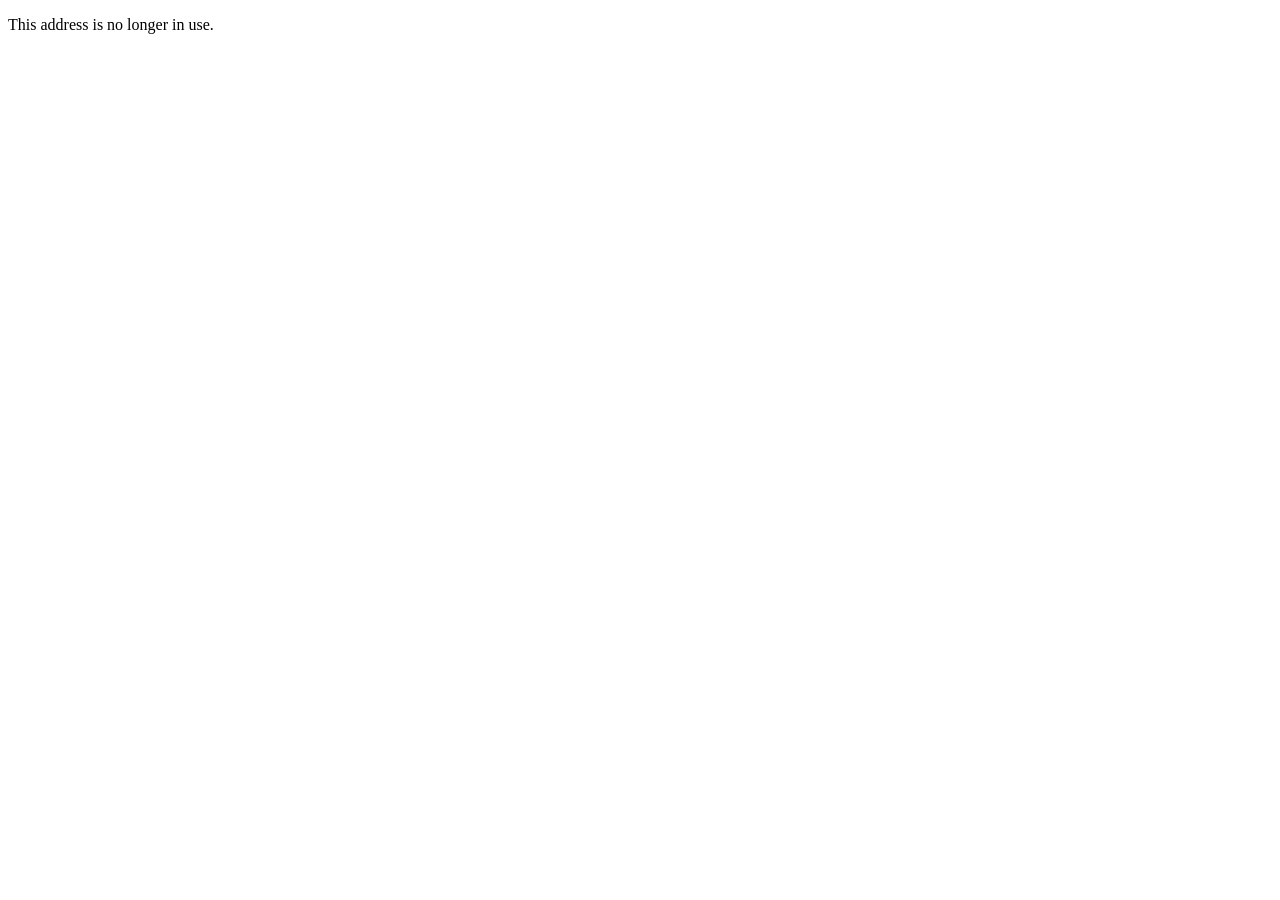
==== commit 4878ec24: "Stop forwarding the old portfolio address" ====
--- a/index.html
+++ b/index.html
@@ -3,518 +3,9 @@
 <head>
   <meta charset="utf-8">
   <meta name="viewport" content="width=device-width, initial-scale=1">
-  <meta name="theme-color" content="#0B132B">
-  <meta name="description" content="Analytics Engineering portfolio of Vương Phan Quốc Cường. Six projects in data modeling, ETL, quality checks, and BI and product analytics.">
-  <link rel="canonical" href="https://mpgranji.github.io/">
-  <meta property="og:type" content="website">
-  <meta property="og:site_name" content="Vương Phan Quốc Cường">
-  <meta property="og:title" content="Vương Phan Quốc Cường | Analytics Engineer">
-  <meta property="og:description" content="Six case studies in ETL pipelines, analytical data modeling, data quality, and dashboards.">
-  <meta property="og:url" content="https://mpgranji.github.io/">
-  <meta property="og:image" content="https://mpgranji.github.io/assets/img/portfolio-og.png?v=case-studies">
-  <meta property="og:image:type" content="image/png">
-  <meta property="og:image:width" content="1200">
-  <meta property="og:image:height" content="630">
-  <meta property="og:image:alt" content="Vương Phan Quốc Cường, Analytics Engineer, with the Retail Banking Customer 360 dashboard in Apache Superset.">
-  <meta name="twitter:card" content="summary_large_image">
-  <meta name="twitter:title" content="Vương Phan Quốc Cường | Analytics Engineer">
-  <meta name="twitter:description" content="Six case studies in ETL pipelines, analytical data modeling, data quality, and dashboards.">
-  <meta name="twitter:image" content="https://mpgranji.github.io/assets/img/portfolio-og.png?v=case-studies">
-  <title>Vương Phan Quốc Cường | Analytics Engineer</title>
-  <link rel="icon" href="data:image/svg+xml,%3Csvg xmlns='http://www.w3.org/2000/svg' viewBox='0 0 32 32'%3E%3Crect width='32' height='32' rx='16' fill='%230B132B'/%3E%3Cpath d='M6 20a10 10 0 0 1 20 0z' fill='%23D97706'/%3E%3C/svg%3E">
-  <link rel="preconnect" href="https://fonts.googleapis.com">
-  <link rel="preconnect" href="https://fonts.gstatic.com" crossorigin>
-  <link rel="stylesheet" href="https://fonts.googleapis.com/css2?family=Be+Vietnam+Pro:wght@400;600&amp;family=Bricolage+Grotesque:wght@600;650&amp;display=swap">
-  <link rel="stylesheet" href="styles.css">
-  <script>document.documentElement.classList.add('js')</script>
-  <script src="main.js" defer></script>
+  <title>Address no longer in use</title>
 </head>
 <body>
-<svg hidden aria-hidden="true">
-  <symbol id="i-down" viewBox="0 0 24 24"><path d="M12 5v14M6 13l6 6 6-6"/></symbol>
-  <symbol id="i-chevron" viewBox="0 0 24 24"><path d="M6 9l6 6 6-6"/></symbol>
-  <symbol id="i-out" viewBox="0 0 24 24"><path d="M7 17L17 7M8 7h9v9"/></symbol>
-  <symbol id="i-file" viewBox="0 0 24 24"><path d="M12 4v11M7 10l5 5 5-5M5 20h14"/></symbol>
-</svg>
-
-<a class="skip" href="#main">Skip to content</a>
-
-<header class="site-header t-night">
-  <div class="container header-row">
-    <a class="brand" href="#top">Quốc Cường</a>
-    <details class="menu timeline-menu">
-      <summary><span data-current>Timeline</span><svg class="icon" aria-hidden="true"><use href="#i-chevron"/></svg></summary>
-      <nav class="menu-panel" aria-label="Chapters">
-        <a href="#foundations"><i class="swatch" style="--c:var(--night)"></i>Since 2022: Foundations</a>
-        <a href="#analysis"><i class="swatch" style="--c:var(--navy)"></i>Dec 2025: Data analysis</a>
-        <a href="#platforms"><i class="swatch" style="--c:var(--steel)"></i>May–Jul 2026: Data platforms</a>
-        <a href="#thesis"><i class="swatch" style="--c:var(--sky)"></i>Aug 2026: Graduation thesis</a>
-        <a href="#internship"><i class="swatch" style="--c:var(--sand)"></i>Aug–Nov 2026: Internship</a>
-        <a href="#next"><i class="swatch" style="--c:var(--amber)"></i>Next: Contact and CV</a>
-      </nav>
-    </details>
-    <a class="header-cv" href="assets/cv/VuongPhanQuocCuong-CV-AnalyticsEngineer.pdf" download aria-label="Download Analytics Engineer CV (PDF)">CV<svg class="icon" aria-hidden="true"><use href="#i-file"/></svg></a>
-  </div>
-  <div class="progress" aria-hidden="true">
-    <i></i><i></i><i></i><i></i><i></i><i></i>
-  </div>
-</header>
-
-<main id="main" tabindex="-1">
-
-  <!-- Hero: who, and the whole journey at a glance -->
-  <section class="hero t-night" id="top" aria-labelledby="hero-title">
-    <i class="glow glow-warm" aria-hidden="true"></i><i class="glow glow-cool" aria-hidden="true"></i>
-    <div class="container hero-grid">
-      <div>
-        <p class="hero-name">Vương Phan Quốc Cường</p>
-        <h1 id="hero-title">Analytics <em>Engineer</em></h1>
-        <p class="hero-intro">I’m a final-year Software Engineering student at Can Tho University. I build ETL pipelines, model and validate data with SQL, and develop dashboards. These case studies explain what I built, how I checked the data, and what the results showed.</p>
-        <div class="hero-actions">
-          <a class="btn btn-primary" href="#analysis">Explore projects <svg class="icon" aria-hidden="true"><use href="#i-down"/></svg></a>
-          <a class="btn" href="#internship">View internship work</a>
-        </div>
-      </div>
-
-      <nav aria-label="Journey overview">
-        <ol class="journey">
-          <li style="--i:0"><a class="t-night" href="#foundations"><span class="when">Since 2022</span><span><strong>Foundations</strong><small>Can Tho University, ongoing LLM research</small></span></a></li>
-          <li style="--i:1"><a class="t-navy" href="#analysis"><span class="when">Dec 2025</span><span><strong>Data analysis</strong><small>Telecom behavioral analytics</small></span></a></li>
-          <li style="--i:2"><a class="t-steel" href="#platforms"><span class="when">May–Jul 2026</span><span><strong>Data platforms</strong><small>Recruitment pipeline, banking lakehouse</small></span></a></li>
-          <li style="--i:3"><a class="t-sky" href="#thesis"><span class="when">Aug 2026</span><span><strong>Graduation thesis</strong><small>Fashion search and recommendation analytics</small></span></a></li>
-          <li style="--i:4"><a class="t-sand" href="#internship"><span class="when">Aug–Nov 2026</span><span><strong>Internship at SonDoong Labs</strong><small>Hotel Digital, Kalotoys warehouse</small></span></a></li>
-          <li style="--i:5"><a class="t-amber" href="#next"><span class="when">Next</span><span><strong>Contact and CV</strong><small>Expected graduation in Dec 2026</small></span></a></li>
-        </ol>
-      </nav>
-    </div>
-  </section>
-
-  <!-- Since 2022 -->
-  <section class="chapter t-night" id="foundations" data-theme="t-night" data-label="Since 2022" aria-labelledby="h-foundations">
-    <div class="container chapter-grid">
-      <header class="chapter-intro">
-        <span class="chapter-date">Since 2022</span>
-        <h2 id="h-foundations">Software engineering foundations</h2>
-        <p class="chapter-story">Coursework in software engineering and databases led to projects in data processing, reporting, and business intelligence.</p>
-        <div class="toolkit"><h3>Core tools</h3><ul class="tools"><li class="tag">Python</li><li class="tag">SQL</li><li class="tag">MongoDB</li><li class="tag">Git</li></ul></div>
-      </header>
-
-      <div class="timeline">
-        <article class="project" id="education" data-reveal>
-          <p class="project-meta"><span>2022–2026</span><span class="tag">Education</span></p>
-          <h3>Can Tho University</h3>
-          <p class="project-lead">Software Engineering, High-Quality Program, cohort K48, with a GPA of 3.69/4.0.</p>
-          <dl class="story">
-            <div><dt>Data coursework</dt><dd>Big Data (9.6/10) and Business Intelligence (9.0/10).</dd></div>
-            <div><dt>Graduation</dt><dd>Expected December 2026.</dd></div>
-            <div class="research"><dt>Research</dt><dd><span class="status">In progress</span><cite>Research and Development of a Web-Based Question Bank Management Application Using Large Language Models (LLMs)</cite></dd></div>
-          </dl>
-        </article>
-      </div>
-    </div>
-  </section>
-
-  <!-- Dec 2025 -->
-  <section class="chapter t-navy" id="analysis" data-theme="t-navy" data-label="Dec 2025" aria-labelledby="h-analysis">
-    <div class="container">
-      <header class="chapter-head">
-        <div><span class="chapter-date">December 2025</span><h2 id="h-analysis">Telecom customer behavior</h2></div>
-        <div><p class="chapter-story">Two Power BI views answer different questions: what each contract watched and how each user’s top search category changed across two periods.</p><div class="toolkit"><h3>Tools</h3><ul class="tools"><li class="tag">PySpark</li><li class="tag">Spark SQL</li><li class="tag">Pandas</li><li class="tag">MySQL</li><li class="tag">Power BI</li><li class="tag">OpenAI API</li></ul></div></div>
-      </header>
-
-      <article class="project case p-sky" id="telecom" aria-labelledby="t-telecom">
-        <div class="project-side">
-            <h3 id="t-telecom"><span>Telecom Customer 360 Behavioral Analytics</span></h3>
-            <p class="project-what">Viewing activity by contract and search behavior by user.</p>
-            <p class="project-meta"><span>Dec 2025</span><span class="tag">Personal project</span></p>
-            <div class="links"><a class="is-pdf" href="https://raw.githubusercontent.com/MPGranji/MPGranji/main/docs/Customer_360_Behavioral_Analytics.pdf"><span><span class="long">Download PDF</span><span class="short">PDF</span></span><svg class="icon" aria-hidden="true"><use href="#i-file"/></svg></a>
-              <a class="is-demo" href="https://app.powerbi.com/view?r=eyJrIjoiOGZmMGY1ZDktM2JlZC00YzAwLTg1YjUtNzhkY2RkMWZmZWExIiwidCI6IjZhYzJhZDA2LTY5MmMtNDY2My1iN2FmLWE5ZmYyYTg2NmQwYyIsImMiOjEwfQ%3D%3D" target="_blank" rel="noopener"><span><span class="long">Live dashboard</span><span class="short">Dashboard</span></span><svg class="icon" aria-hidden="true"><use href="#i-out"/></svg></a>
-              <a class="is-code" href="https://github.com/MPGranji/etl-customer-360-behavioral-analytics" target="_blank" rel="noopener"><span><span class="long">Source code</span><span class="short">Code</span></span><svg class="icon" aria-hidden="true"><use href="#i-out"/></svg></a></div>
-            <div class="reading" aria-hidden="true"><span class="reading-name">Telecom Customer 360</span><strong data-reading>Overview</strong><i></i></div>
-        </div>
-        <div class="project-main" data-reveal>
-          <p class="project-lead">I processed 48.5 million JSON viewing records and 2.37 million Parquet search records in PySpark, then built two Power BI pages on the resulting MySQL datasets.</p>
-          <div class="project-body">
-            <figure class="gallery">
-                <button class="shot" type="button"><img src="assets/img/telecom-search.jpg" width="1700" height="954" loading="lazy" alt="Power BI: search genres and shifts between June 1–14 and July 1–14, 2022"><span class="shot-hint">Enlarge</span></button>
-                <figcaption>Power BI: search genres and shifts between June 1–14 and July 1–14, 2022</figcaption>
-                <div class="thumbs">
-                  <button type="button" aria-pressed="true" data-src="assets/img/telecom-search.jpg" data-caption="Power BI: search genres and shifts between June 1–14 and July 1–14, 2022"><img src="assets/thumb/telecom-search.jpg" width="320" height="200" loading="lazy" alt="">Search behavior</button>
-                  <button type="button" aria-pressed="false" data-src="assets/img/telecom-viewing.jpg" data-caption="Power BI: activity levels and most-watched content in April"><img src="assets/thumb/telecom-viewing.jpg" width="320" height="200" loading="lazy" alt="">Viewing behavior</button>
-                  <button type="button" aria-pressed="false" data-src="assets/img/telecom-pipeline.jpg" data-caption="From JSON and Parquet logs through Spark and MySQL to Power BI"><img src="assets/thumb/telecom-pipeline.jpg" width="320" height="200" loading="lazy" alt="">Architecture</button>
-                </div>
-            </figure>
-            <dl class="story">
-              <div><dt>The problem</dt><dd>The viewing logs identify subscriptions by contract, while the search logs identify people by user ID. I kept those two levels of detail separate so each dashboard could answer its own question.<figure class="gallery in-story">
-                <button class="shot" type="button"><img src="assets/img/telecom-example.jpg" width="1600" height="450" loading="lazy" alt="A worked example: active days on the left, change of interest on the right"><span class="shot-hint">Enlarge</span></button>
-                <figcaption>A worked example: active days on the left, change of interest on the right</figcaption>
-              </figure></dd></div>
-              <div><dt>What I did</dt><dd><ul>
-                <li>Aggregated viewing time and active days by contract, then grouped contracts by viewing activity.</li>
-                <li>Ranked search terms per user and period with Spark SQL’s ROW_NUMBER, deduplicated keywords in Pandas, and classified them in batches with GPT-4o-mini.</li>
-                <li>Loaded the contract-level and user-level tables into MySQL via JDBC. The search table joins users present in both periods.</li>
-              </ul></dd></div>
-              <div><dt>How data moves</dt><dd><ol class="flow"><li>JSON and Parquet logs</li><li>PySpark</li><li>Contract and user datasets</li><li>MySQL</li><li>Power BI</li></ol><figure class="gallery in-story">
-                <button class="shot" type="button"><img src="assets/img/telecom-steps.jpg" width="1600" height="955" loading="lazy" alt="The steps of the viewing flow and the search flow"><span class="shot-hint">Enlarge</span></button>
-                <figcaption>The steps of the viewing flow and the search flow</figcaption>
-              </figure></dd></div>
-              <div><dt>The result</dt><dd>The viewing page covers about 1.92 million contracts. Among the 86,172 users with search logs in both periods (June 1–14 and July 1–14, 2022), 59,570 (69.13%) changed their top search category.</dd></div>
-            </dl>
-          </div>
-        </div>
-      </article>
-    </div>
-  </section>
-
-  <!-- May–Jul 2026 -->
-  <section class="chapter t-steel" id="platforms" data-theme="t-steel" data-label="May–Jul 2026" aria-labelledby="h-platforms">
-    <div class="container">
-      <header class="chapter-head">
-        <div><span class="chapter-date">May–July 2026</span><h2 id="h-platforms">Streaming and lakehouse pipelines</h2></div>
-        <div><p class="chapter-story">The recruitment pipeline collects events and aggregates hourly KPIs. The banking lakehouse preserves customer history and serves masked datasets for analysis.</p><div class="toolkit"><h3>Tools</h3><ul class="tools"><li class="tag">Kafka</li><li class="tag">Structured Streaming</li><li class="tag">Cassandra</li><li class="tag">Airflow</li><li class="tag">Iceberg</li><li class="tag">MinIO</li><li class="tag">Trino</li><li class="tag">PostgreSQL</li><li class="tag">Docker</li></ul></div></div>
-      </header>
-      <p class="case-count">Two projects in this chapter</p>
-      <nav class="case-index" aria-label="Projects in this chapter">
-        <a class="p-sky" href="#recruitment"><b>01</b><span><strong>Recruitment Data Platform</strong><small>Streaming ingestion and hourly job-ad KPIs</small></span><svg class="icon" aria-hidden="true"><use href="#i-down"/></svg></a>
-        <a class="p-sand" href="#banking"><b>02</b><span><strong>Retail Banking Lakehouse</strong><small>Customer marts on simulated banking data</small></span><svg class="icon" aria-hidden="true"><use href="#i-down"/></svg></a>
-      </nav>
-
-      <article class="project case p-sky" id="recruitment" aria-labelledby="t-recruitment">
-        <div class="project-side">
-            <h3 id="t-recruitment"><span class="project-no" aria-hidden="true">01</span><span>Recruitment Data Platform</span></h3>
-            <p class="project-what">Kafka event ingestion and hourly recruitment metrics in MySQL.</p>
-            <p class="project-meta"><span>May 2026</span><span class="tag">Personal project</span></p>
-            <div class="links"><a class="is-pdf" href="https://raw.githubusercontent.com/MPGranji/MPGranji/main/docs/recruitment.pdf"><span><span class="long">Download PDF</span><span class="short">PDF</span></span><svg class="icon" aria-hidden="true"><use href="#i-file"/></svg></a>
-              <a class="is-code" href="https://github.com/MPGranji/project_de-recruitment" target="_blank" rel="noopener"><span><span class="long">Source code</span><span class="short">Code</span></span><svg class="icon" aria-hidden="true"><use href="#i-out"/></svg></a></div>
-            <div class="reading" aria-hidden="true"><span class="reading-name">Recruitment Data Platform</span><strong data-reading>Overview</strong><i></i></div>
-            <a class="project-switch" href="#banking"><span>Next project</span><strong>Retail Banking Lakehouse</strong></a>
-        </div>
-        <div class="project-main" data-reveal>
-          <p class="project-lead">I built a pipeline that ingests simulated recruitment events continuously, then runs a separate batch job every minute to aggregate six hourly KPIs.</p>
-          <div class="project-body">
-            <figure class="gallery">
-                <button class="shot" type="button"><img src="assets/img/recruitment-architecture.jpg" width="1660" height="948" loading="lazy" alt="Kafka, Spark streaming, Cassandra, Airflow batch jobs and MySQL"><span class="shot-hint">Enlarge</span></button>
-                <figcaption>Kafka, Spark streaming, Cassandra, Airflow batch jobs and MySQL</figcaption>
-                <div class="thumbs">
-                  <button type="button" aria-pressed="true" data-src="assets/img/recruitment-architecture.jpg" data-caption="Kafka, Spark streaming, Cassandra, Airflow batch jobs and MySQL"><img src="assets/thumb/recruitment-architecture.jpg" width="320" height="200" loading="lazy" alt="">Architecture</button>
-                  <button type="button" aria-pressed="false" data-src="assets/img/recruitment-model.jpg" data-caption="Event log, job table and the hourly reporting table"><img src="assets/thumb/recruitment-model.jpg" width="320" height="200" loading="lazy" alt="">Data model</button>
-                  <button type="button" aria-pressed="false" data-src="assets/img/recruitment-airflow.jpg" data-caption="Successful scheduled runs of the batch job in Airflow"><img src="assets/thumb/recruitment-airflow.jpg" width="320" height="200" loading="lazy" alt="">Airflow runs</button>
-                </div>
-            </figure>
-            <dl class="story">
-              <div><dt>The problem</dt><dd>Clicks, applications, and spend need a consistent reporting grain. The pipeline groups them by hour, job, publisher, campaign, and group.</dd></div>
-              <div><dt>What I did</dt><dd><ul>
-                <li>Parsed simulated Kafka JSON events against an explicit schema in Spark Structured Streaming and wrote the event log to Cassandra with checkpointing.</li>
-                <li>Selected events from Cassandra using a MySQL timestamp high-water mark, joined job metadata to add company IDs, and wrote the aggregated KPIs to MySQL.</li>
-                <li>Scheduled the incremental PySpark job every minute in Apache Airflow and ran the stack with Docker Compose.</li>
-              </ul></dd></div>
-              <div><dt>How data moves</dt><dd><ol class="flow"><li>Kafka</li><li>Spark streaming</li><li>Cassandra</li><li>Airflow and PySpark</li><li>MySQL</li></ol><figure class="gallery in-story">
-                <button class="shot" type="button"><img src="assets/img/recruitment-batch.jpg" width="1700" height="680" loading="lazy" alt="The incremental job: check, filter, aggregate, join and write"><span class="shot-hint">Enlarge</span></button>
-                <figcaption>The incremental job: check, filter, aggregate, join and write</figcaption>
-              </figure></dd></div>
-              <div><dt>The result</dt><dd>I checked the KPI formulas against 20 logged events from one job, publisher, campaign, and group in a single hour. The batch job appends its results, so an hour can have multiple output rows when its events span batches.</dd></div>
-            </dl>
-          </div>
-        </div>
-      </article>
-
-      <article class="project case p-sand" id="banking" aria-labelledby="t-banking">
-        <div class="project-side">
-            <h3 id="t-banking"><span class="project-no" aria-hidden="true">02</span><span>Retail Banking Customer 360 Lakehouse</span></h3>
-            <p class="project-what">Historized customer dimensions, validated marts, and masked reporting views.</p>
-            <p class="project-meta"><span>Jul 2026</span><span class="tag">Personal project</span></p>
-            <div class="links"><a class="is-pdf" href="https://raw.githubusercontent.com/MPGranji/MPGranji/main/docs/Bao_cao_Customer_360_Lakehouse_Banking.pdf"><span><span class="long">Download PDF</span><span class="short">PDF</span></span><svg class="icon" aria-hidden="true"><use href="#i-file"/></svg></a>
-              <a class="is-code" href="https://github.com/MPGranji/retail-banking-customer360-lakehouse" target="_blank" rel="noopener"><span><span class="long">Source code</span><span class="short">Code</span></span><svg class="icon" aria-hidden="true"><use href="#i-out"/></svg></a></div>
-            <div class="reading" aria-hidden="true"><span class="reading-name">Retail Banking Lakehouse</span><strong data-reading>Overview</strong><i></i></div>
-            <a class="project-switch" href="#recruitment"><span>Previous project</span><strong>Recruitment Data Platform</strong></a>
-        </div>
-        <div class="project-main" data-reveal>
-          <p class="project-lead">I built a Customer 360 lakehouse with Spark, Iceberg, and MinIO and modeled a current mart for 10,000 simulated retail banking customers.</p>
-          <div class="project-body">
-            <figure class="gallery">
-                <button class="shot" type="button"><img src="assets/img/banking-architecture.jpg" width="1700" height="956" loading="lazy" alt="From Oracle and PostgreSQL through Bronze, Silver and Gold to a masked sandbox"><span class="shot-hint">Enlarge</span></button>
-                <figcaption>From Oracle and PostgreSQL through Bronze, Silver and Gold to a masked sandbox</figcaption>
-                <div class="thumbs">
-                  <button type="button" aria-pressed="true" data-src="assets/img/banking-architecture.jpg" data-caption="From Oracle and PostgreSQL through Bronze, Silver and Gold to a masked sandbox"><img src="assets/thumb/banking-architecture.jpg" width="320" height="200" loading="lazy" alt="">Architecture</button>
-                  <button type="button" aria-pressed="false" data-src="assets/img/banking-airflow.jpg" data-caption="The lakehouse DAGs and their runs in Airflow"><img src="assets/thumb/banking-airflow.jpg" width="320" height="200" loading="lazy" alt="">Airflow runs</button>
-                  <button type="button" aria-pressed="false" data-src="assets/img/banking-serving.jpg" data-caption="Superset dashboard serving masked Customer 360 marts"><img src="assets/thumb/banking-serving.jpg" width="320" height="200" loading="lazy" alt="">Superset dashboard</button>
-                </div>
-            </figure>
-            <dl class="story">
-              <div><dt>The problem</dt><dd>The project simulates a bank with customer data split across core banking, card, and CRM systems. Reporting needs a consistent customer snapshot, a record of changes, and restricted access to personal data.<figure class="gallery in-story">
-                <button class="shot" type="button"><img src="assets/img/banking-before.jpg" width="1700" height="956" loading="lazy" alt="Scenario: separate source systems and manual extracts"><span class="shot-hint">Enlarge</span></button>
-                <figcaption>Scenario: separate source systems and manual extracts</figcaption>
-              </figure></dd></div>
-              <div><dt>What I did</dt><dd><ul>
-                <li>Ingested simulated Oracle Core Banking and PostgreSQL card and CRM data via JDBC into Bronze, Silver, and Gold layers.</li>
-                <li>Modeled customer, account, product, and branch history with SCD Type 2. Checked key uniqueness and reconciled balances in Trino SQL.</li>
-                <li>Configured daily ETL in Apache Airflow, masked personally identifiable information (PII), and restricted marketing access to the sandbox using Trino roles.</li>
-              </ul></dd></div>
-              <div><dt>How data moves</dt><dd><ol class="flow"><li>Oracle and PostgreSQL</li><li>Bronze</li><li>Silver</li><li>Gold</li><li>Masked sandbox</li><li>Trino and Superset</li></ol><figure class="gallery in-story">
-                <button class="shot" type="button"><img src="assets/img/banking-dag.jpg" width="1700" height="956" loading="lazy" alt="The daily run, ending in masking and quality checks"><span class="shot-hint">Enlarge</span></button>
-                <figcaption>The daily run, ending in masking and quality checks</figcaption>
-              </figure></dd></div>
-              <div><dt>The result</dt><dd>In one manually triggered acceptance run, all eight child DAGs succeeded and 19 of 19 data quality checks passed. I built a Superset demo dashboard on the masked marts for RFM segmentation, churn risk, and cross-sell analysis.<figure class="gallery in-story">
-                <button class="shot" type="button"><img src="assets/img/banking-rfm.jpg" width="1500" height="850" loading="lazy" alt="RFM segments exported from the finished mart, on synthetic data"><span class="shot-hint">Enlarge</span></button>
-                <figcaption>RFM segments exported from the finished mart, on synthetic data</figcaption>
-              </figure></dd></div>
-            </dl>
-          </div>
-        </div>
-      </article>
-    </div>
-  </section>
-
-  <!-- Aug 2026 -->
-  <section class="chapter t-sky" id="thesis" data-theme="t-sky" data-label="Aug 2026" aria-labelledby="h-thesis">
-    <div class="container">
-      <header class="chapter-head">
-        <div><span class="chapter-date">August 2026</span><h2 id="h-thesis">Search and recommendation analytics</h2></div>
-        <div><p class="chapter-story">My thesis combined a mobile shopping app with a web admin dashboard that shows where searches fail and how shoppers respond to recommendations.</p><div class="toolkit"><h3>Tools</h3><ul class="tools"><li class="tag">React Native</li><li class="tag">Expo</li><li class="tag">React</li><li class="tag">TypeScript</li><li class="tag">MongoDB</li></ul></div></div>
-      </header>
-
-      <article class="project case p-navy" id="fashion" aria-labelledby="t-fashion">
-        <div class="project-side">
-            <h3 id="t-fashion"><span>Fashion E-commerce</span></h3>
-            <p class="project-what">Search quality and recommendation conversion in a two-person thesis.</p>
-            <p class="project-meta"><span>Defended 24 Aug 2026</span><span class="tag">Team of two</span><span class="tag">Product analytics</span><span class="tag">Mobile app</span></p>
-            <div class="links"><a class="is-pdf" href="https://raw.githubusercontent.com/MPGranji/MPGranji/main/docs/fashion-ecommerce-mobile.pdf"><span><span class="long">Download PDF</span><span class="short">PDF</span></span><svg class="icon" aria-hidden="true"><use href="#i-file"/></svg></a>
-              <a class="is-demo" href="https://www.youtube.com/watch?v=jNOUzghrpYM" target="_blank" rel="noopener"><span><span class="long">App demo</span><span class="short">App</span></span><svg class="icon" aria-hidden="true"><use href="#i-out"/></svg></a>
-              <a class="is-demo" href="https://youtu.be/h9GcLePPjQY" target="_blank" rel="noopener"><span><span class="long">Admin demo</span><span class="short">Admin</span></span><svg class="icon" aria-hidden="true"><use href="#i-out"/></svg></a>
-              <a class="is-code" href="https://github.com/phatdat2510/fashion-ecommerce-system" target="_blank" rel="noopener"><span><span class="long">Source code</span><span class="short">Code</span></span><svg class="icon" aria-hidden="true"><use href="#i-out"/></svg></a></div>
-            <div class="reading" aria-hidden="true"><span class="reading-name">Fashion E-commerce</span><strong data-reading>Overview</strong><i></i></div>
-        </div>
-        <div class="project-main" data-reveal>
-          <p class="project-lead">I built the Search &amp; Recommendation Analytics dashboard in React and TypeScript and the React Native shopping app. The dashboard tracks search zero-result rate, recommendation click-through rate (CTR), and funnel conversion through payment.</p>
-          <div class="project-body">
-            <figure class="gallery">
-                <button class="shot" type="button"><img src="assets/img/thesis-admin.jpg" width="1700" height="1058" loading="lazy" alt="Search analytics dashboard with search volume and zero-result rate"><span class="shot-hint">Enlarge</span></button>
-                <figcaption>Search analytics dashboard with search volume and zero-result rate</figcaption>
-                <div class="thumbs">
-                  <button type="button" aria-pressed="true" data-src="assets/img/thesis-admin.jpg" data-caption="Search analytics dashboard with search volume and zero-result rate"><img src="assets/thumb/thesis-admin.jpg" width="320" height="200" loading="lazy" alt="">Search analytics</button>
-                  <button type="button" aria-pressed="false" data-src="assets/img/thesis-app.jpg" data-caption="Product discovery in the mobile app"><img src="assets/thumb/thesis-app.jpg" width="320" height="200" loading="lazy" alt="">Discovery</button>
-                  <button type="button" aria-pressed="false" data-src="assets/img/thesis-detail.jpg" data-caption="Product detail, sizing and reviews"><img src="assets/thumb/thesis-detail.jpg" width="320" height="200" loading="lazy" alt="">Product detail</button>
-                  <button type="button" aria-pressed="false" data-src="assets/img/thesis-for-you.jpg" data-caption="Recommendations on home, product and cart screens"><img src="assets/thumb/thesis-for-you.jpg" width="320" height="200" loading="lazy" alt="">For you</button>
-                  <button type="button" aria-pressed="false" data-src="assets/img/thesis-fitting.jpg" data-caption="Try-on progress, generated photos and video, with faces covered"><img src="assets/thumb/thesis-fitting.jpg" width="320" height="200" loading="lazy" alt="">Virtual try-on</button>
-                  <button type="button" aria-pressed="false" data-src="assets/img/thesis-tryon.jpg" data-caption="Processing steps and job states behind the virtual try-on"><img src="assets/thumb/thesis-tryon.jpg" width="320" height="200" loading="lazy" alt="">Try-on pipeline</button>
-                </div>
-            </figure>
-            <dl class="story">
-              <div><dt>The problem</dt><dd>Store staff need to see which searches return no products and where shoppers drop off after seeing a recommendation.</dd></div>
-              <div><dt>What I did</dt><dd><ul>
-                <li>Aggregated search volume, trends, and queries with no results in MongoDB. The zero-result rate is the share of searches that returned no products in the selected period.</li>
-                <li>Tracked recommendation impressions, clicks, add-to-cart events, orders, and payments. Reported CTR, conversion at each step, and net attributed revenue.</li>
-                <li>Added period comparisons and filters for date, placement, and algorithm version across Home, Product Detail, and Cart. My teammate led the customer-facing web app.</li>
-              </ul></dd></div>
-              <div><dt>How data moves</dt><dd><ol class="flow"><li>Search and recommendation events</li><li>MongoDB aggregations</li><li>Search metrics and funnel</li><li>Web admin dashboard</li></ol><figure class="gallery in-story">
-                <button class="shot" type="button"><img src="assets/img/thesis-recommend.jpg" width="1344" height="806" loading="lazy" alt="From captured interactions to ranked products, and back"><span class="shot-hint">Enlarge</span></button>
-                <figcaption>From captured interactions to ranked products, and back</figcaption>
-              </figure></dd></div>
-              <div><dt>The result</dt><dd>Staff can review zero-result queries, compare recommendation placements, and see where the funnel drops off. In a separate offline benchmark on 100 Amazon Fashion cases, the Home recommender scored 0.0615 NDCG@5 versus 0.0063 for the Most Popular baseline.<figure class="gallery in-story">
-                <button class="shot" type="button"><img src="assets/img/thesis-evaluation.jpg" width="1576" height="473" loading="lazy" alt="Offline home-screen ranking against the most-popular baseline"><span class="shot-hint">Enlarge</span></button>
-                <figcaption>Offline home-screen ranking against the most-popular baseline</figcaption>
-              </figure></dd></div>
-            </dl>
-          </div>
-        </div>
-      </article>
-    </div>
-  </section>
-
-  <!-- Aug–Nov 2026 -->
-  <section class="chapter t-sand" id="internship" data-theme="t-sand" data-label="Aug–Nov 2026" aria-labelledby="h-internship">
-    <div class="container">
-      <header class="chapter-head">
-        <div><span class="chapter-date">August–November 2026</span><h2 id="h-internship">Analytics for hotel and warehouse operations</h2></div>
-        <div><p class="chapter-story">At SonDoong Labs I worked with booking and inventory records, built operational features, and connected reporting to the systems that recorded the data.</p><div class="toolkit"><h3>Tools</h3><ul class="tools"><li class="tag">Excel PivotTables</li><li class="tag">Power BI</li><li class="tag">DAX queries</li><li class="tag">Next.js</li><li class="tag">ASP.NET Core</li><li class="tag">Azure SQL</li><li class="tag">MongoDB Atlas</li><li class="tag">Vercel</li><li class="tag">Microsoft Fabric</li></ul></div></div>
-      </header>
-      <p class="employer"><strong>Software Engineering Intern, SonDoong Labs</strong><span>August to November 2026. Two client projects.</span></p>
-      <p class="case-count">Two projects in this chapter</p>
-      <nav class="case-index" aria-label="Projects in this chapter">
-        <a class="p-amber" href="#hotel"><b>01</b><span><strong>Hotel Digital Transformation</strong><small>Occupancy analysis and front-desk reporting</small></span><svg class="icon" aria-hidden="true"><use href="#i-down"/></svg></a>
-        <a class="p-navy" href="#kalotoys"><b>02</b><span><strong>Kalotoys WMS</strong><small>Inventory modeling and stock reconciliation</small></span><svg class="icon" aria-hidden="true"><use href="#i-down"/></svg></a>
-      </nav>
-
-      <article class="project case p-amber" id="hotel" aria-labelledby="t-hotel">
-        <div class="project-side">
-            <h3 id="t-hotel"><span class="project-no" aria-hidden="true">01</span><span>Hotel Digital Transformation</span></h3>
-            <p class="project-what">Booking reconciliation, occupancy analysis, and embedded Power BI.</p>
-            <p class="project-meta"><span>Eight-week plan</span><span class="tag">Client project</span></p>
-            <div class="links"><a class="is-pdf" href="https://raw.githubusercontent.com/MPGranji/MPGranji/main/docs/Report_hotel_VPQC.pdf"><span><span class="long">Download PDF</span><span class="short">PDF</span></span><svg class="icon" aria-hidden="true"><use href="#i-file"/></svg></a>
-              <a class="is-demo" href="https://hotel-digital.vercel.app/" target="_blank" rel="noopener"><span><span class="long">Demo (sample data)</span><span class="short">Demo</span></span><svg class="icon" aria-hidden="true"><use href="#i-out"/></svg></a></div>
-            <div class="reading" aria-hidden="true"><span class="reading-name">Hotel Digital Transformation</span><strong data-reading>Overview</strong><i></i></div>
-            <a class="project-switch" href="#kalotoys"><span>Next project</span><strong>Kalotoys WMS</strong></a>
-        </div>
-        <div class="project-main" data-reveal>
-          <p class="project-lead">I reconciled one branch’s booking and payment records in Excel, analyzed occupancy by month and bookings by channel, and configured the dashboard refresh for the booking system.</p>
-          <div class="project-body">
-            <figure class="gallery">
-                <button class="shot" type="button"><img src="assets/img/hotel-overview.jpg" width="1673" height="834" loading="lazy" alt="Hotel overview after sign-in, using demo data"><span class="shot-hint">Enlarge</span></button>
-                <figcaption>Hotel overview after sign-in, using demo data</figcaption>
-                <div class="thumbs">
-                  <button type="button" aria-pressed="true" data-src="assets/img/hotel-overview.jpg" data-caption="Hotel overview after sign-in, using demo data"><img src="assets/thumb/hotel-overview.jpg" width="320" height="200" loading="lazy" alt="">Overview</button>
-                  <button type="button" aria-pressed="false" data-src="assets/img/hotel-calendar.jpg" data-caption="Room availability by day, using demo data"><img src="assets/thumb/hotel-calendar.jpg" width="320" height="200" loading="lazy" alt="">Room calendar</button>
-                  <button type="button" aria-pressed="false" data-src="assets/img/hotel-bookings.jpg" data-caption="The paper booking book as a searchable screen, using demo data"><img src="assets/thumb/hotel-bookings.jpg" width="320" height="200" loading="lazy" alt="">Booking book</button>
-                  <button type="button" aria-pressed="false" data-src="assets/img/hotel-shift.jpg" data-caption="Front-desk tasks for the shift, using demo data"><img src="assets/thumb/hotel-shift.jpg" width="320" height="200" loading="lazy" alt="">Today’s shift</button>
-                  <button type="button" aria-pressed="false" data-src="assets/img/hotel-monitor.jpg" data-caption="Power BI room monitoring, using demo data"><img src="assets/thumb/hotel-monitor.jpg" width="320" height="200" loading="lazy" alt="">Power BI</button>
-                  <button type="button" aria-pressed="false" data-src="assets/img/hotel-model.jpg" data-caption="Bookings linked to guests, rooms, room types and channels"><img src="assets/thumb/hotel-model.jpg" width="320" height="200" loading="lazy" alt="">Data model</button>
-                </div>
-            </figure>
-            <dl class="story">
-              <div><dt>The problem</dt><dd>One branch of a three-branch hotel group in Ho Chi Minh City was missing its revenue target. Paper logs, Excel files, and payments needed to be reconciled before bookings could be compared by room type or channel.<figure class="gallery in-story">
-                <button class="shot" type="button"><img src="assets/img/hotel-before.jpg" width="1700" height="949" loading="lazy" alt="Before: every channel ended in a handwritten book"><span class="shot-hint">Enlarge</span></button>
-                <figcaption>Before: every channel ended in a handwritten book</figcaption>
-              </figure></dd></div>
-              <div><dt>The goal</dt><dd>Identify where occupancy and revenue fell short, then centralize bookings and payments to make future reporting and reconciliation easier.</dd></div>
-              <div><dt>The plan</dt><dd><ul>
-                <li>Weeks 1–2: agree on KPI definitions, then digitize and standardize the records.</li>
-                <li>Weeks 3–4: confirm requirements, design and develop a trial system.</li>
-                <li>Weeks 5–8: pilot, train, adjust, evaluate and hand over.</li>
-              </ul><figure class="gallery in-story">
-                <button class="shot" type="button"><img src="assets/img/hotel-plan.jpg" width="1700" height="1133" loading="lazy" alt="The eight-week plan, from standardized data to handover"><span class="shot-hint">Enlarge</span></button>
-                <figcaption>The eight-week plan, from standardized data to handover</figcaption>
-              </figure></dd></div>
-              <div><dt>What the data showed</dt><dd><p class="data-note">I compared room nights, occupancy, room types, and booking channels with Excel PivotTables. The results cover one branch from June to October 2024.</p><ul>
-                <li>Occupancy averaged 46.22% across the five months and fell to 17.83% in October.</li>
-                <li>Standard and Deluxe rooms made up 67.53% of nights sold and 66.84% of room revenue.</li>
-                <li>The staff booking channel accounted for 70.63% of bookings, even as occupancy remained low.</li>
-                <li>Collaborator bookings were priced only about 2.4% above OTA bookings.</li>
-              </ul><div class="figure-pair"><figure class="gallery in-story">
-                <button class="shot" type="button"><img src="assets/img/hotel-occupancy.jpg" width="1070" height="425" loading="lazy" alt="Monthly occupancy at the branch, June to October 2024"><span class="shot-hint">Enlarge</span></button>
-                <figcaption>Monthly occupancy at the branch, June to October 2024</figcaption>
-              </figure>
-<figure class="gallery in-story">
-                <button class="shot" type="button"><img src="assets/img/hotel-channels.jpg" width="616" height="451" loading="lazy" alt="Share of bookings by source at the branch"><span class="shot-hint">Enlarge</span></button>
-                <figcaption>Share of bookings by source at the branch</figcaption>
-              </figure>
-<figure class="gallery in-story">
-                <button class="shot" type="button"><img src="assets/img/hotel-roomtypes.jpg" width="837" height="410" loading="lazy" alt="Rooms sold by room type at the branch"><span class="shot-hint">Enlarge</span></button>
-                <figcaption>Rooms sold by room type at the branch</figcaption>
-              </figure>
-<figure class="gallery in-story">
-                <button class="shot" type="button"><img src="assets/img/hotel-roomrevenue.jpg" width="566" height="451" loading="lazy" alt="Share of room revenue by room type at the branch"><span class="shot-hint">Enlarge</span></button>
-                <figcaption>Share of room revenue by room type at the branch</figcaption>
-              </figure></div></dd></div>
-              <div><dt>The proposal</dt><dd>The analysis informed a proposal to raise offline and direct rates by 20% while keeping online travel agency (OTA) rates steady. The proposal drew on booking mix and rate comparisons.<figure class="gallery in-story">
-                <button class="shot" type="button"><img src="assets/img/hotel-pricing.jpg" width="1700" height="927" loading="lazy" alt="The proposed price change by channel"><span class="shot-hint">Enlarge</span></button>
-                <figcaption>The proposed price change by channel</figcaption>
-              </figure></dd></div>
-              <div><dt>Technology choices</dt><dd><ul>
-                <li>Azure SQL Database stores operational records, and Azure App Service hosts the ASP.NET Core API.</li>
-                <li>Power BI provides the embedded reporting pages. Microsoft Fabric Warehouse stores the synchronized snapshots.</li>
-              </ul></dd></div>
-              <div><dt>What I did</dt><dd><ul>
-                <li>Built booking features and deployed the ASP.NET Core API to Azure App Service with Azure SQL Database.</li>
-                <li>Synced reporting snapshots from the Power BI REST API to Fabric Warehouse, ran DAX row-count checks, and configured Direct Lake refresh for the embedded report.</li>
-              </ul></dd></div>
-              <div><dt>How data moves</dt><dd><ol class="flow"><li>Front desk</li><li>Next.js</li><li>ASP.NET Core API</li><li>Azure SQL</li><li>Power BI reporting</li><li>Fabric Warehouse</li><li>Embedded report</li></ol><figure class="gallery in-story">
-                <button class="shot" type="button"><img src="assets/img/hotel-architecture.jpg" width="1534" height="598" loading="lazy" alt="The web app, API, database and reporting"><span class="shot-hint">Enlarge</span></button>
-                <figcaption>The web app, API, database and reporting</figcaption>
-              </figure></dd></div>
-              <div><dt>Where it stands</dt><dd>The public front-desk demo uses sample data. The separate 20% revenue growth figure was a project target. Measuring it would require comparing actual revenue with a comparable period.</dd></div>
-            </dl>
-          </div>
-        </div>
-      </article>
-
-      <article class="project case p-navy" id="kalotoys" aria-labelledby="t-kalotoys">
-        <div class="project-side">
-            <h3 id="t-kalotoys"><span class="project-no" aria-hidden="true">02</span><span>Kalotoys Warehouse Management System</span></h3>
-            <p class="project-what">Stock movements, balance reconciliation, and Power BI inventory reporting.</p>
-            <p class="project-meta"><span>Oct–Nov 2026, four-week plan</span><span class="tag">Client project</span></p>
-            <div class="links"><a class="is-pdf" href="https://raw.githubusercontent.com/MPGranji/MPGranji/main/docs/Report_Kalotoys_WMS.pdf"><span><span class="long">Download PDF</span><span class="short">PDF</span></span><svg class="icon" aria-hidden="true"><use href="#i-file"/></svg></a>
-              <a class="is-demo" href="https://kalotoys-wms.vercel.app/tong-quan" target="_blank" rel="noopener"><span><span class="long">Live demo</span><span class="short">Demo</span></span><svg class="icon" aria-hidden="true"><use href="#i-out"/></svg></a></div>
-            <div class="reading" aria-hidden="true"><span class="reading-name">Kalotoys WMS</span><strong data-reading>Overview</strong><i></i></div>
-            <a class="project-switch" href="#hotel"><span>Previous project</span><strong>Hotel Digital Transformation</strong></a>
-        </div>
-        <div class="project-main" data-reveal>
-          <p class="project-lead">I designed the movement ledger and stock balance model, then built Power BI dashboards to report inventory by material and location.</p>
-          <div class="project-body">
-            <figure class="gallery">
-                <button class="shot" type="button"><img src="assets/img/wms-overview.jpg" width="1673" height="834" loading="lazy" alt="Warehouse overview in the public demo, using sample data"><span class="shot-hint">Enlarge</span></button>
-                <figcaption>Warehouse overview in the public demo, using sample data</figcaption>
-                <div class="thumbs">
-                  <button type="button" aria-pressed="true" data-src="assets/img/wms-overview.jpg" data-caption="Warehouse overview in the public demo, using sample data"><img src="assets/thumb/wms-overview.jpg" width="320" height="200" loading="lazy" alt="">Overview</button>
-                  <button type="button" aria-pressed="false" data-src="assets/img/wms-racks.jpg" data-caption="Every rack and slot on one map, using sample data"><img src="assets/thumb/wms-racks.jpg" width="320" height="200" loading="lazy" alt="">Rack map</button>
-                  <button type="button" aria-pressed="false" data-src="assets/img/wms-alerts.jpg" data-caption="Low-stock alerts by material, using sample data"><img src="assets/thumb/wms-alerts.jpg" width="320" height="200" loading="lazy" alt="">Stock alerts</button>
-                  <button type="button" aria-pressed="false" data-src="assets/img/wms-powerbi.jpg" data-caption="Receipts, issues and closing stock in Power BI, using sample data"><img src="assets/thumb/wms-powerbi.jpg" width="320" height="200" loading="lazy" alt="">Power BI</button>
-                  <button type="button" aria-pressed="false" data-src="assets/img/wms-daily.jpg" data-caption="Daily stock by shelf in Power BI, using sample data"><img src="assets/thumb/wms-daily.jpg" width="320" height="200" loading="lazy" alt="">Daily stock</button>
-                  <button type="button" aria-pressed="false" data-src="assets/img/wms-model.jpg" data-caption="The movement ledger kept separate from current balances"><img src="assets/thumb/wms-model.jpg" width="320" height="200" loading="lazy" alt="">Data model</button>
-                </div>
-            </figure>
-            <dl class="story">
-              <div><dt>The problem</dt><dd>Kalotoys tracked material in Excel. Inconsistent records for withdrawals made it hard to see which shelf held the material or spot a shortage before production needed it.<figure class="gallery in-story">
-                <button class="shot" type="button"><img src="assets/img/wms-before.jpg" width="1672" height="941" loading="lazy" alt="Before: shortages were noticed when production needed the material"><span class="shot-hint">Enlarge</span></button>
-                <figcaption>Before: shortages were noticed when production needed the material</figcaption>
-              </figure></dd></div>
-              <div><dt>The goal</dt><dd>Track receipts, issues, and balances by material and storage location so staff can reconcile counts and purchasing can identify stock below its threshold.</dd></div>
-              <div><dt>The plan</dt><dd><ul>
-                <li>Week 1: survey the warehouse and standardize codes, units and specifications.</li>
-                <li>Weeks 2–3: design the database, build the app, then run a trial and guide users.</li>
-                <li>Week 4: acceptance and handover.</li>
-              </ul><figure class="gallery in-story">
-                <button class="shot" type="button"><img src="assets/img/wms-plan.jpg" width="1672" height="941" loading="lazy" alt="The four-week implementation plan"><span class="shot-hint">Enlarge</span></button>
-                <figcaption>The four-week implementation plan</figcaption>
-              </figure></dd></div>
-              <div><dt>The data design</dt><dd><ul>
-                <li>Designed an Excel ledger and data dictionary for eight movement types, with one row per material movement at a storage location.</li>
-                <li>Modeled the movement ledger and current balances separately in MongoDB Atlas.</li>
-                <li>Kept one balance per material and slot. Wrote each movement and its balance update in one database transaction.</li>
-                <li>Recorded transfers as paired outgoing and incoming rows to preserve total stock across locations.</li>
-              </ul></dd></div>
-              <div><dt>Technology choices</dt><dd><ul>
-                <li>MongoDB Atlas supports transactions across the ledger and balance collections.</li>
-                <li>Power BI shows receipts, issues, opening and closing stock, and low-stock alerts.</li>
-                <li>In the trial, I synced daily stock snapshots to Microsoft Fabric Warehouse for the reporting layer.</li>
-              </ul></dd></div>
-              <div><dt>The solution</dt><dd><ul>
-                <li>Forms for receipts, issues to the workshop, returns, transfers and adjustments, with the balance checked before issuing.</li>
-                <li>Stock lookup by slot, a rack map, low-stock alerts and export to Excel.</li>
-                <li>Transaction history and an opening, in, out and closing report for reconciliation.</li>
-              </ul></dd></div>
-              <div><dt>How data moves</dt><dd><ol class="flow"><li>Stock movement</li><li>Next.js</li><li>MongoDB Atlas</li><li>Fabric Warehouse</li><li>Power BI</li></ol><figure class="gallery in-story">
-                <button class="shot" type="button"><img src="assets/img/wms-architecture.jpg" width="1672" height="941" loading="lazy" alt="The architecture as first proposed. The trial now syncs through Fabric Warehouse"><span class="shot-hint">Enlarge</span></button>
-                <figcaption>The architecture as first proposed. The trial now syncs through Fabric Warehouse</figcaption>
-              </figure></dd></div>
-              <div><dt>What the reports reveal</dt><dd>In the sample snapshot for 10 November 2026, the report showed 28 occupied slots, six material codes below threshold, and seven locations over the 45-day stock-aging threshold.<figure class="gallery in-story">
-                <button class="shot" type="button"><img src="assets/img/wms-movement.jpg" width="797" height="264" loading="lazy" alt="Receipts, issues and closing stock by day, on sample data"><span class="shot-hint">Enlarge</span></button>
-                <figcaption>Receipts, issues and closing stock by day, on sample data</figcaption>
-              </figure></dd></div>
-              <div><dt>Where it stands</dt><dd>Balances calculated from the ledger matched recorded stock in the reconciliation test across 660 simulated transactions and 713 ledger rows. The online trial uses sample data.</dd></div>
-            </dl>
-          </div>
-        </div>
-      </article>
-    </div>
-  </section>
-
-  <!-- Next -->
-  <section class="chapter next t-amber" id="next" data-theme="t-amber" data-label="Next" aria-labelledby="h-next">
-    <div class="container">
-      <div class="next-grid">
-        <header>
-          <span class="chapter-date">Get in touch</span>
-          <h2 id="h-next">Contact and CV</h2>
-          <p class="chapter-story">I’m looking for an Analytics Engineer role where I can build and validate the data models, pipelines, and reports a team relies on.</p>
-          <div class="contact-links">
-            <a href="mailto:vpqcuong@gmail.com">vpqcuong@gmail.com</a>
-            <a href="https://github.com/MPGranji" target="_blank" rel="noopener">GitHub</a>
-            <a href="https://www.linkedin.com/in/vuong-phan-quoc-cuong-31875b451/" target="_blank" rel="noopener">LinkedIn</a>
-            <a href="tel:+84343149695">+84 343 149 695</a>
-          </div>
-        </header>
-        <div>
-          <a class="cv" href="assets/cv/VuongPhanQuocCuong-CV-AnalyticsEngineer.pdf" download><span><strong>Download Analytics Engineer CV</strong><span>PDF · 2 pages</span></span><svg class="icon" aria-hidden="true"><use href="#i-file"/></svg></a>
-        </div>
-      </div>
-      <footer class="site-footer"><span>© 2026 Vương Phan Quốc Cường, Can Tho, Vietnam</span><a href="#top">Back to the beginning</a></footer>
-    </div>
-  </section>
-</main>
-
-<dialog class="lightbox" aria-label="Enlarged project image">
-  <img alt="">
-  <form method="dialog" class="lightbox-bar"><p></p><button class="btn" autofocus>Close</button></form>
-</dialog>
+  <p>This address is no longer in use.</p>
 </body>
 </html>
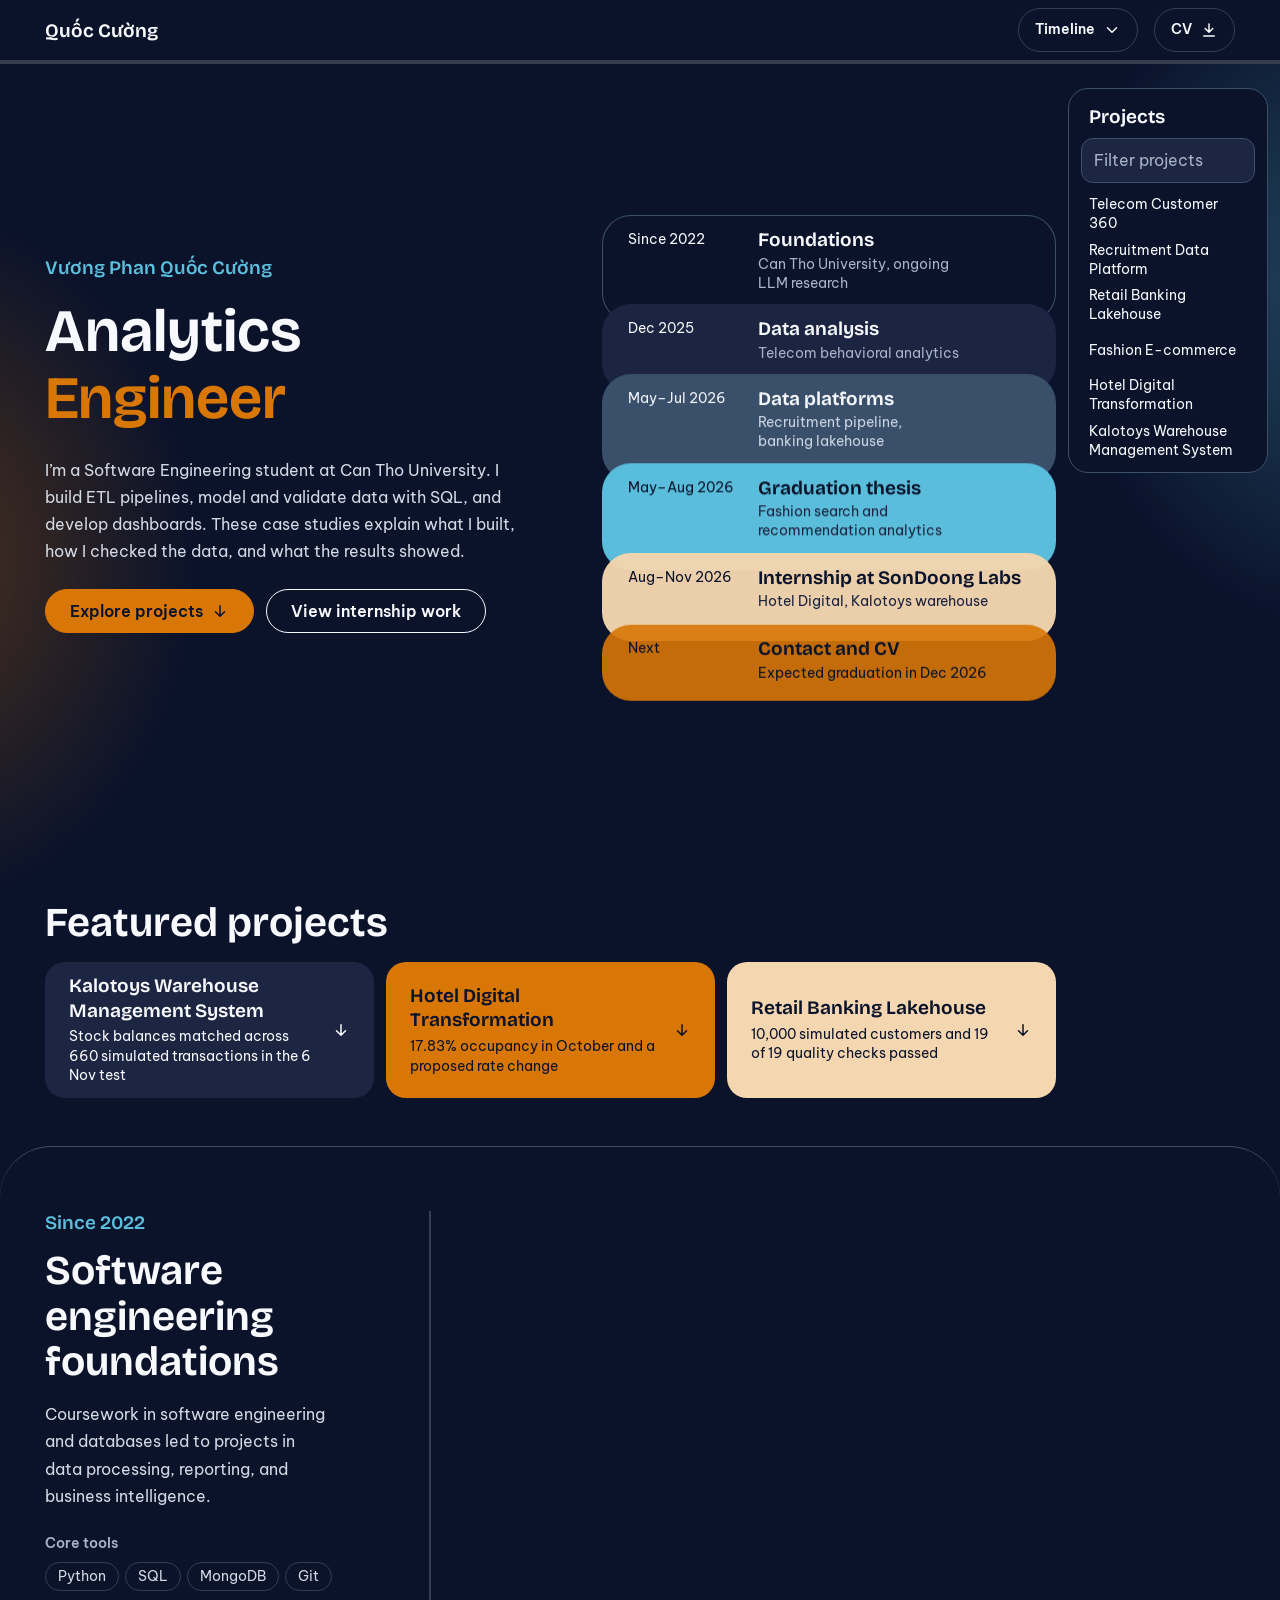
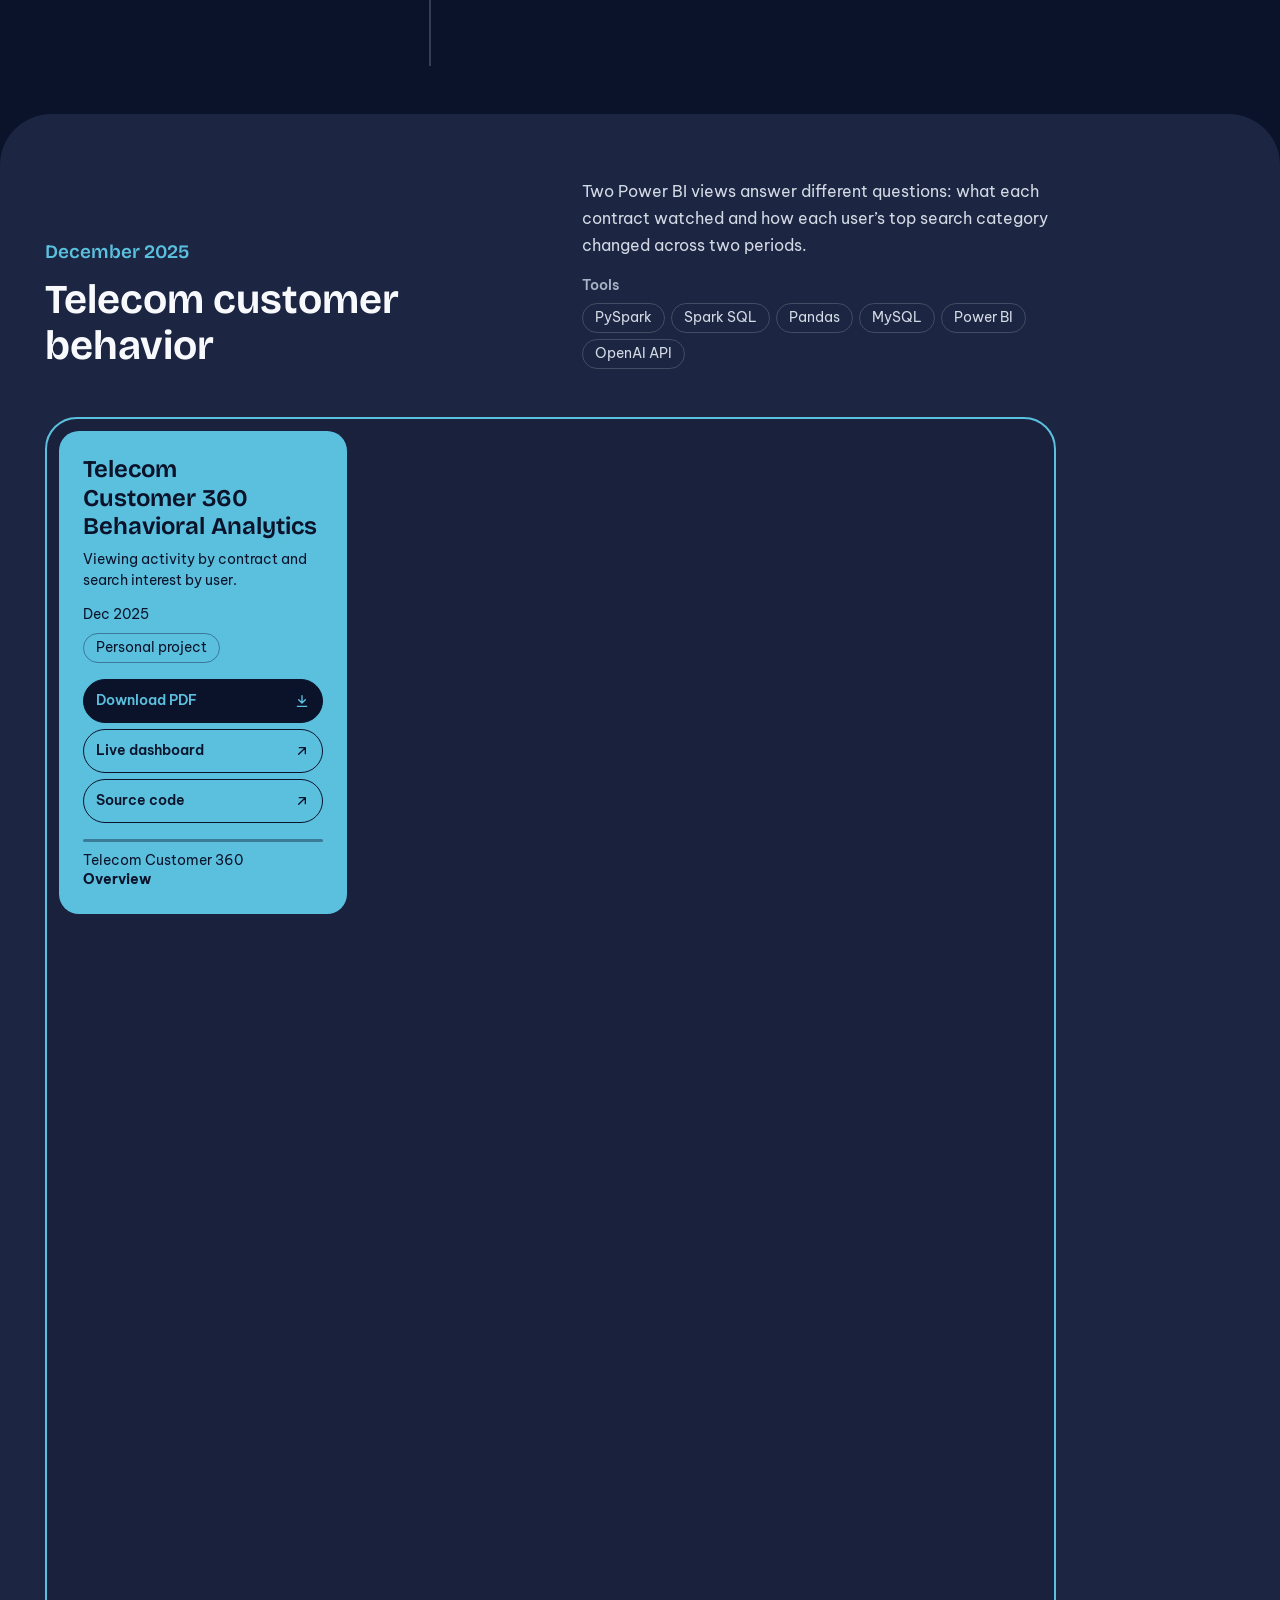
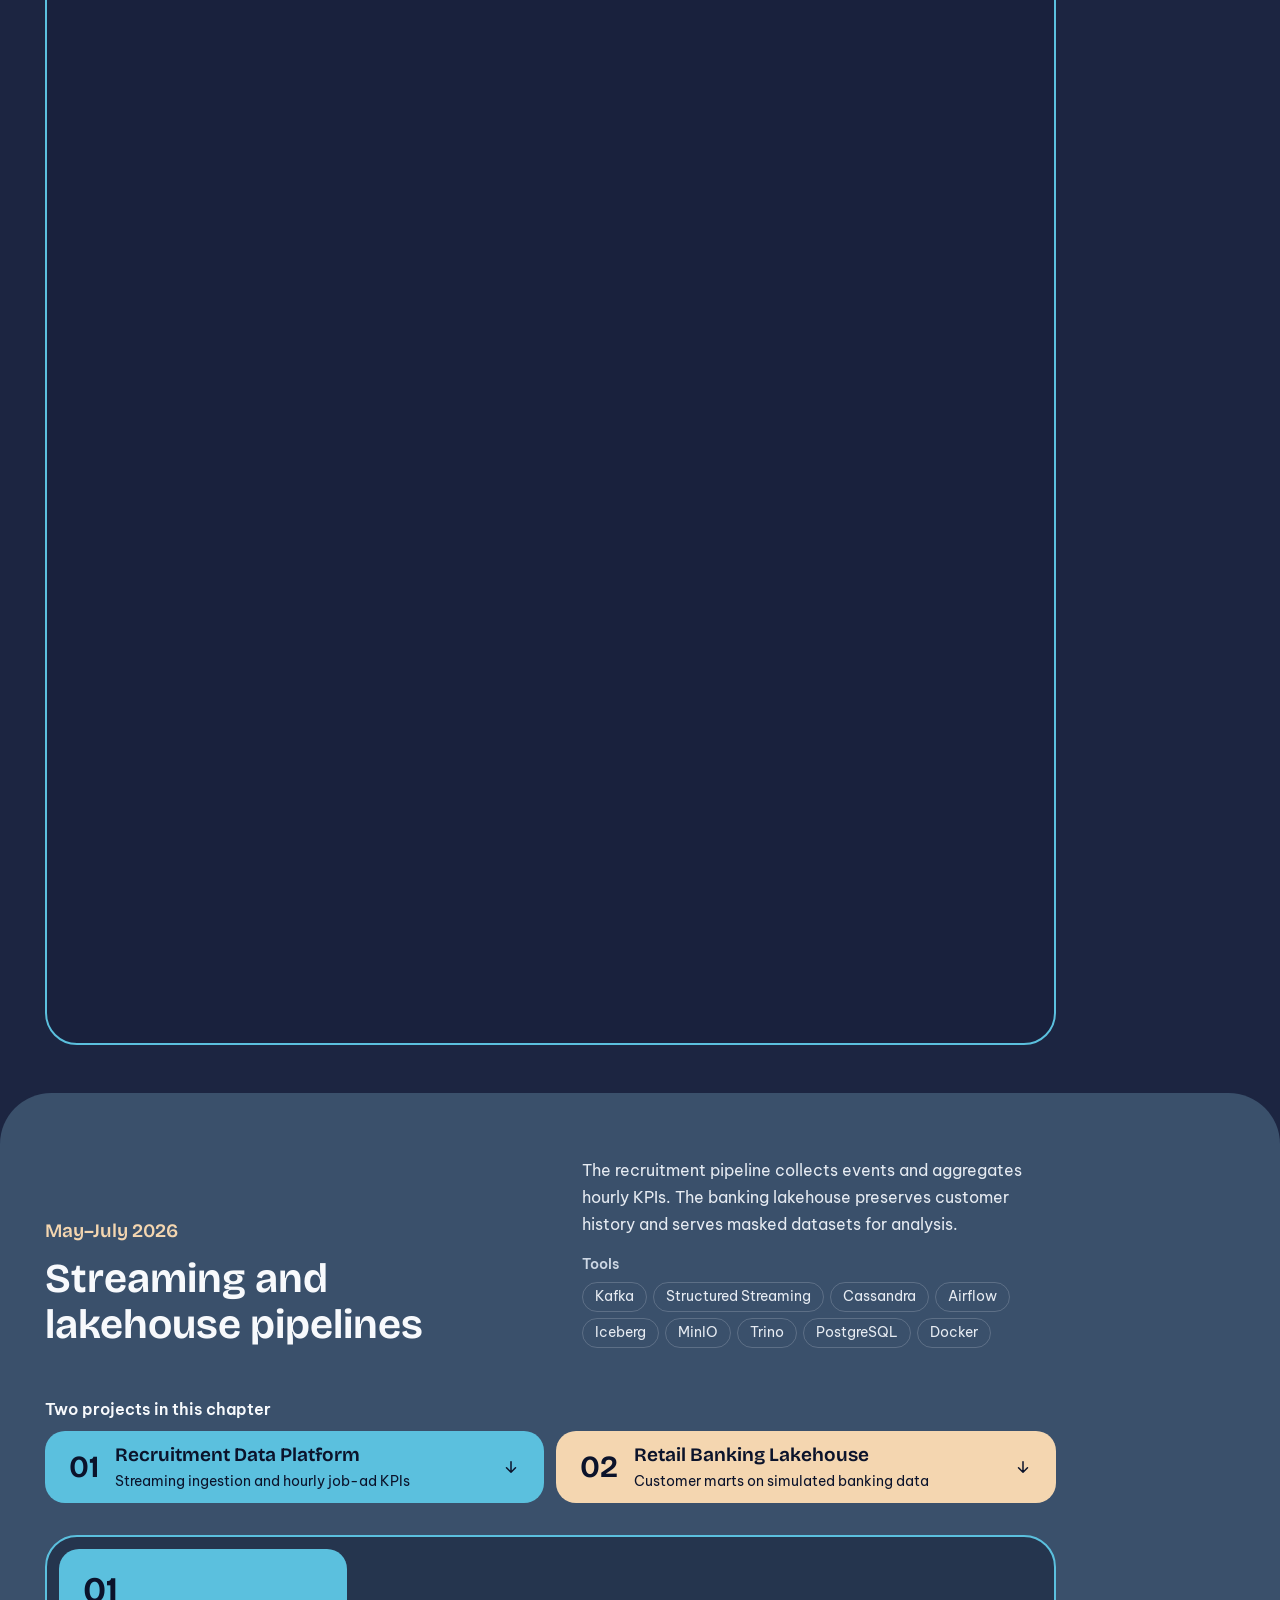
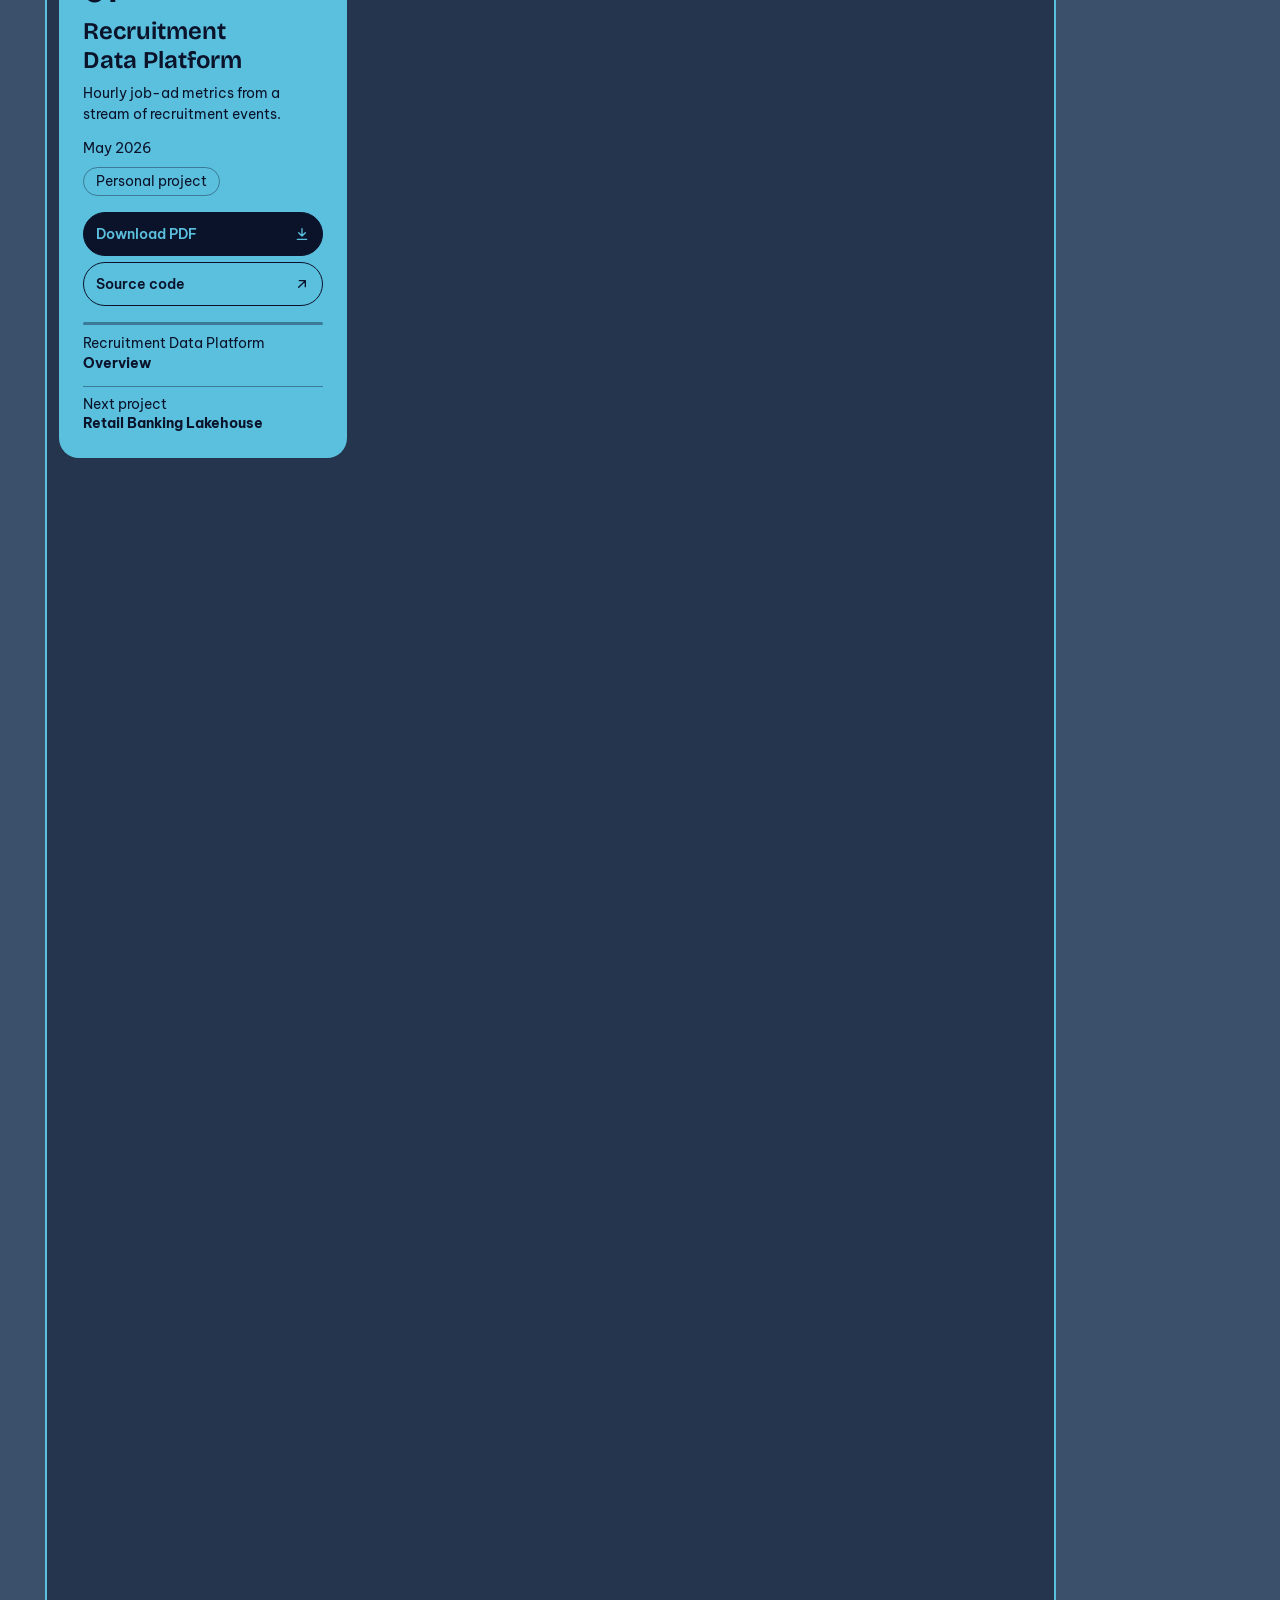
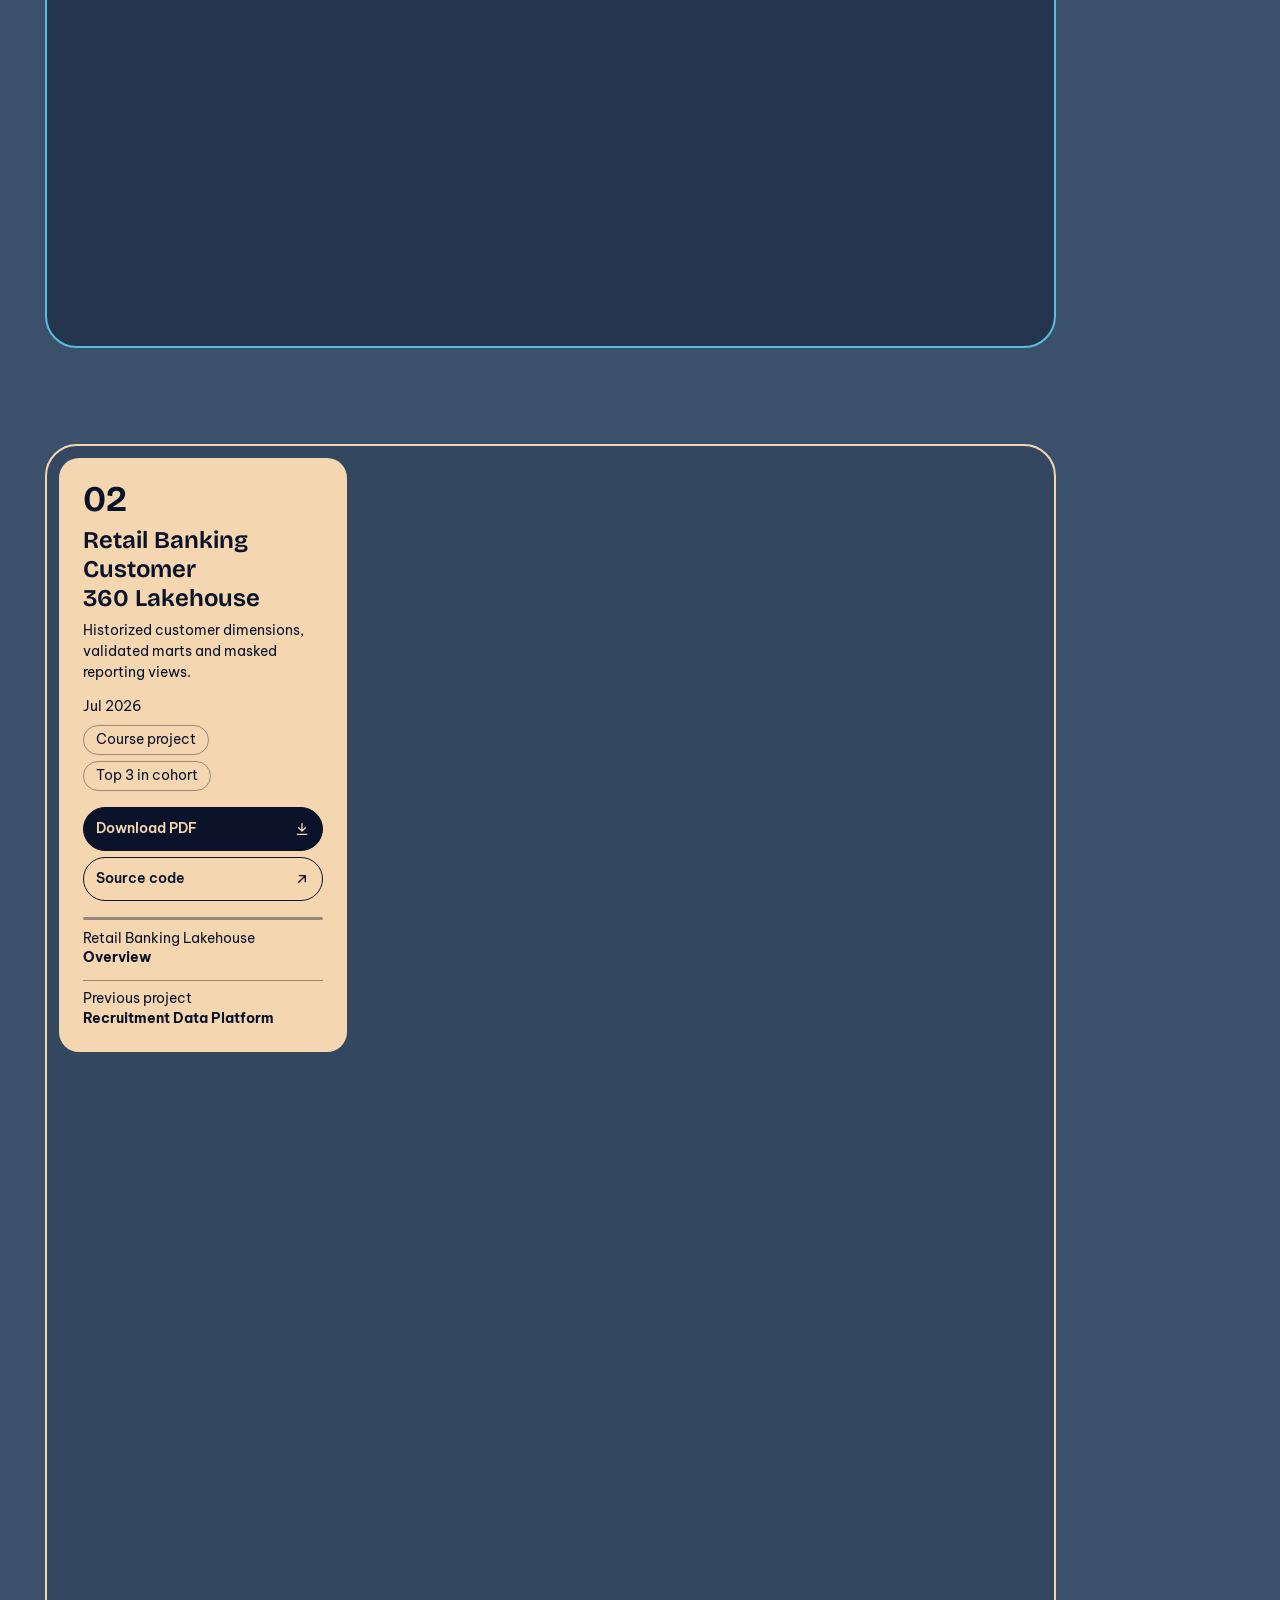
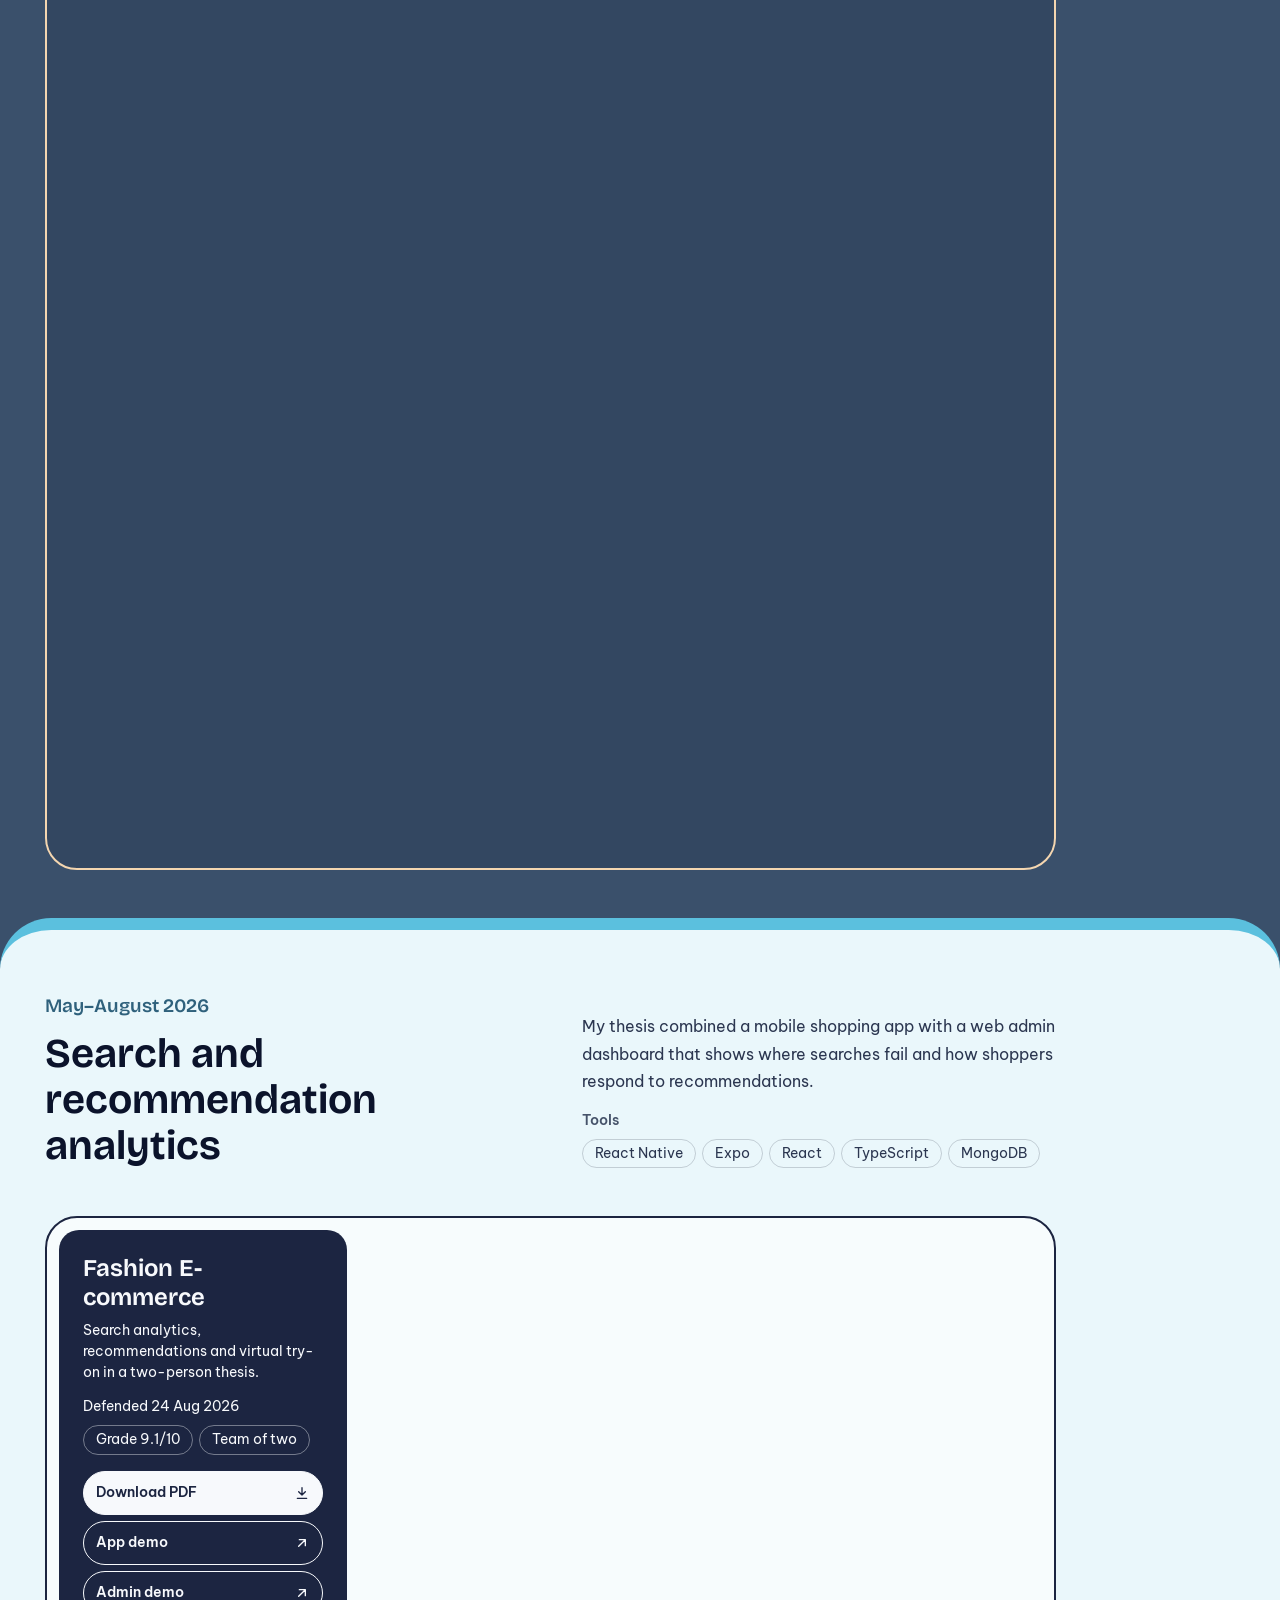
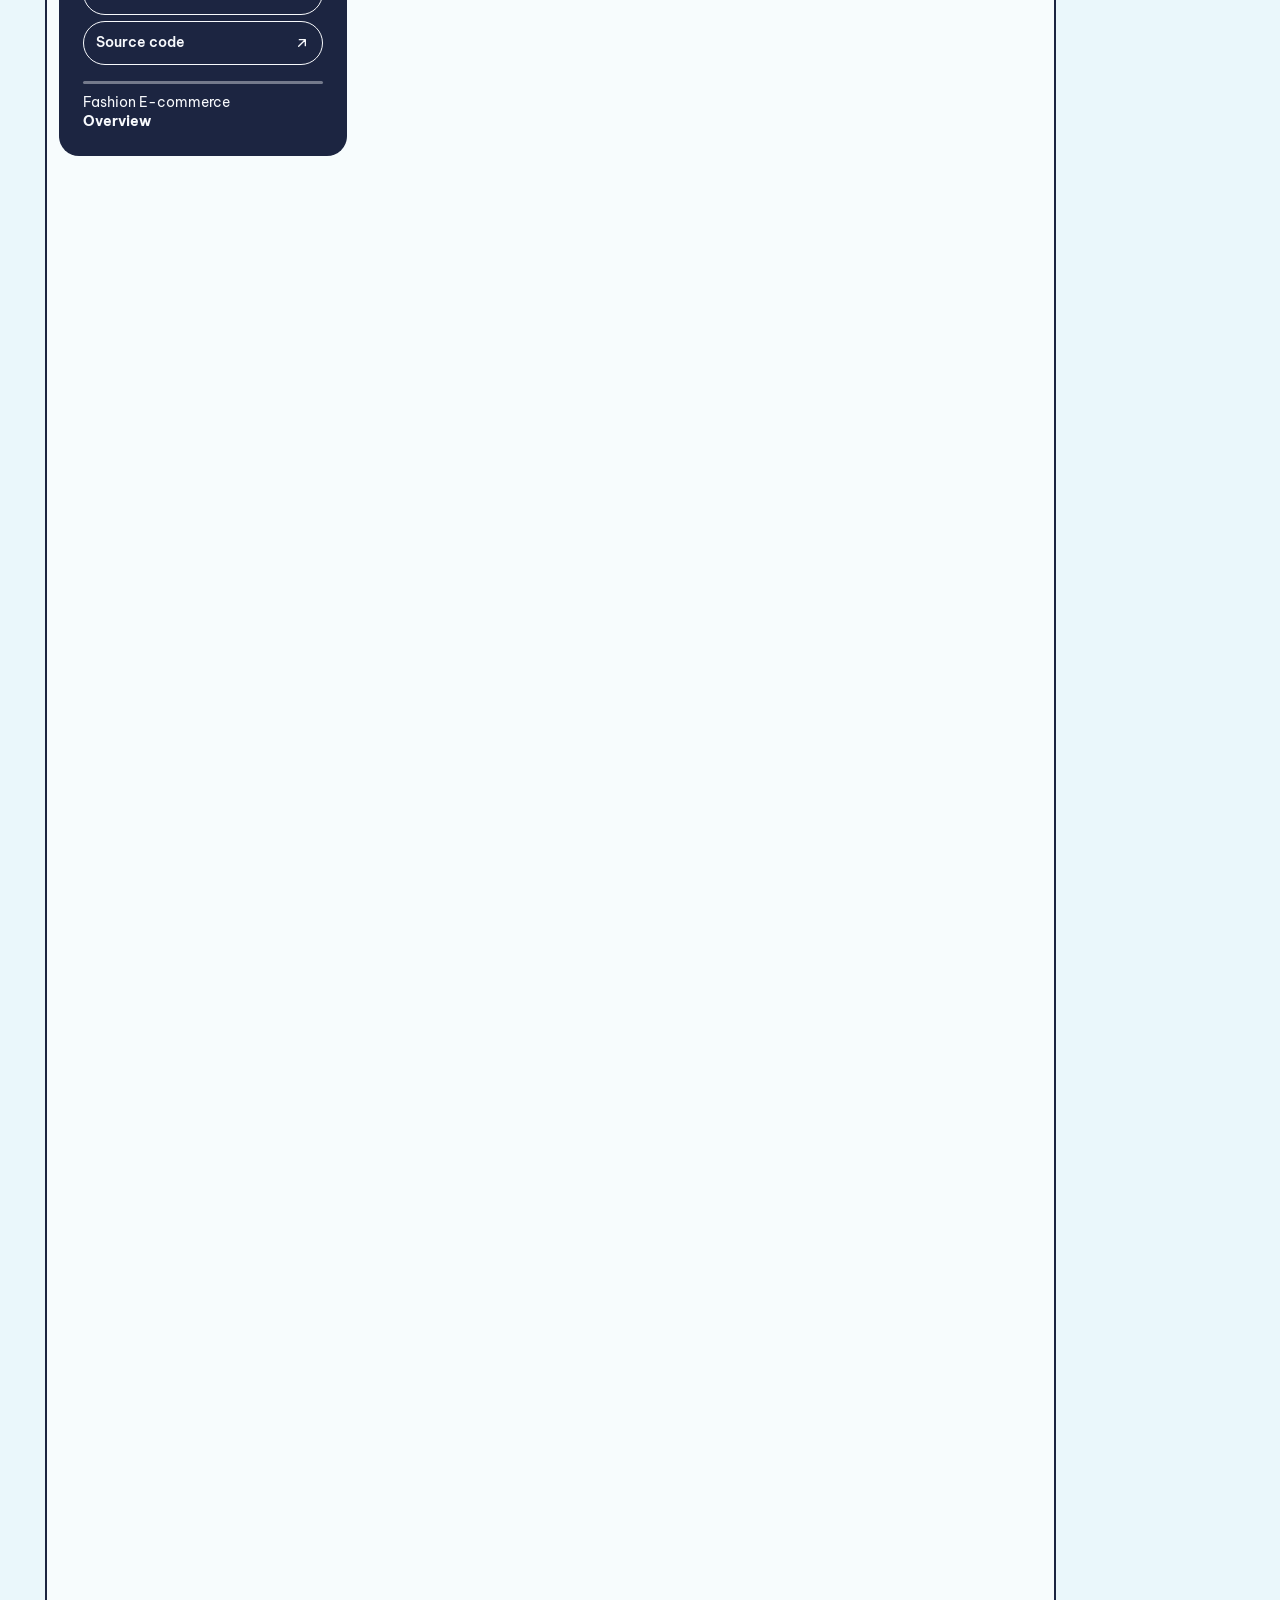
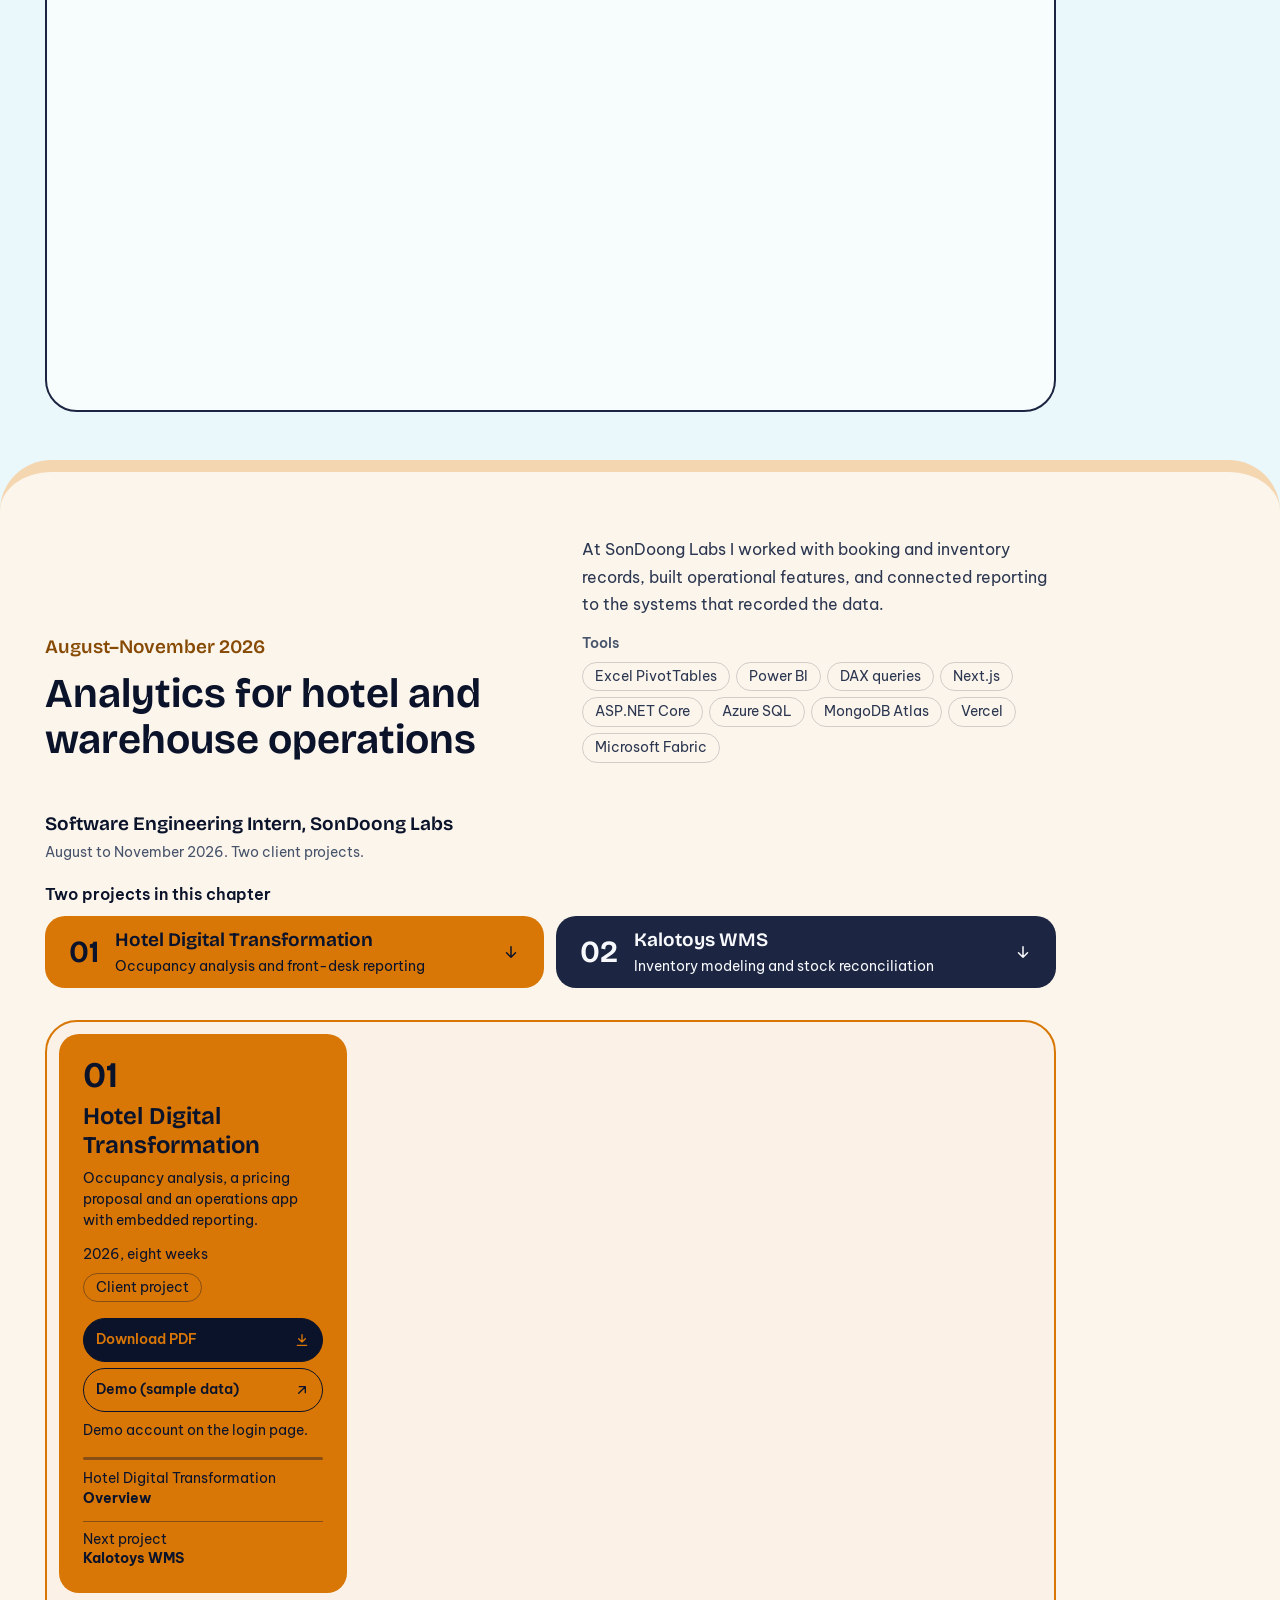
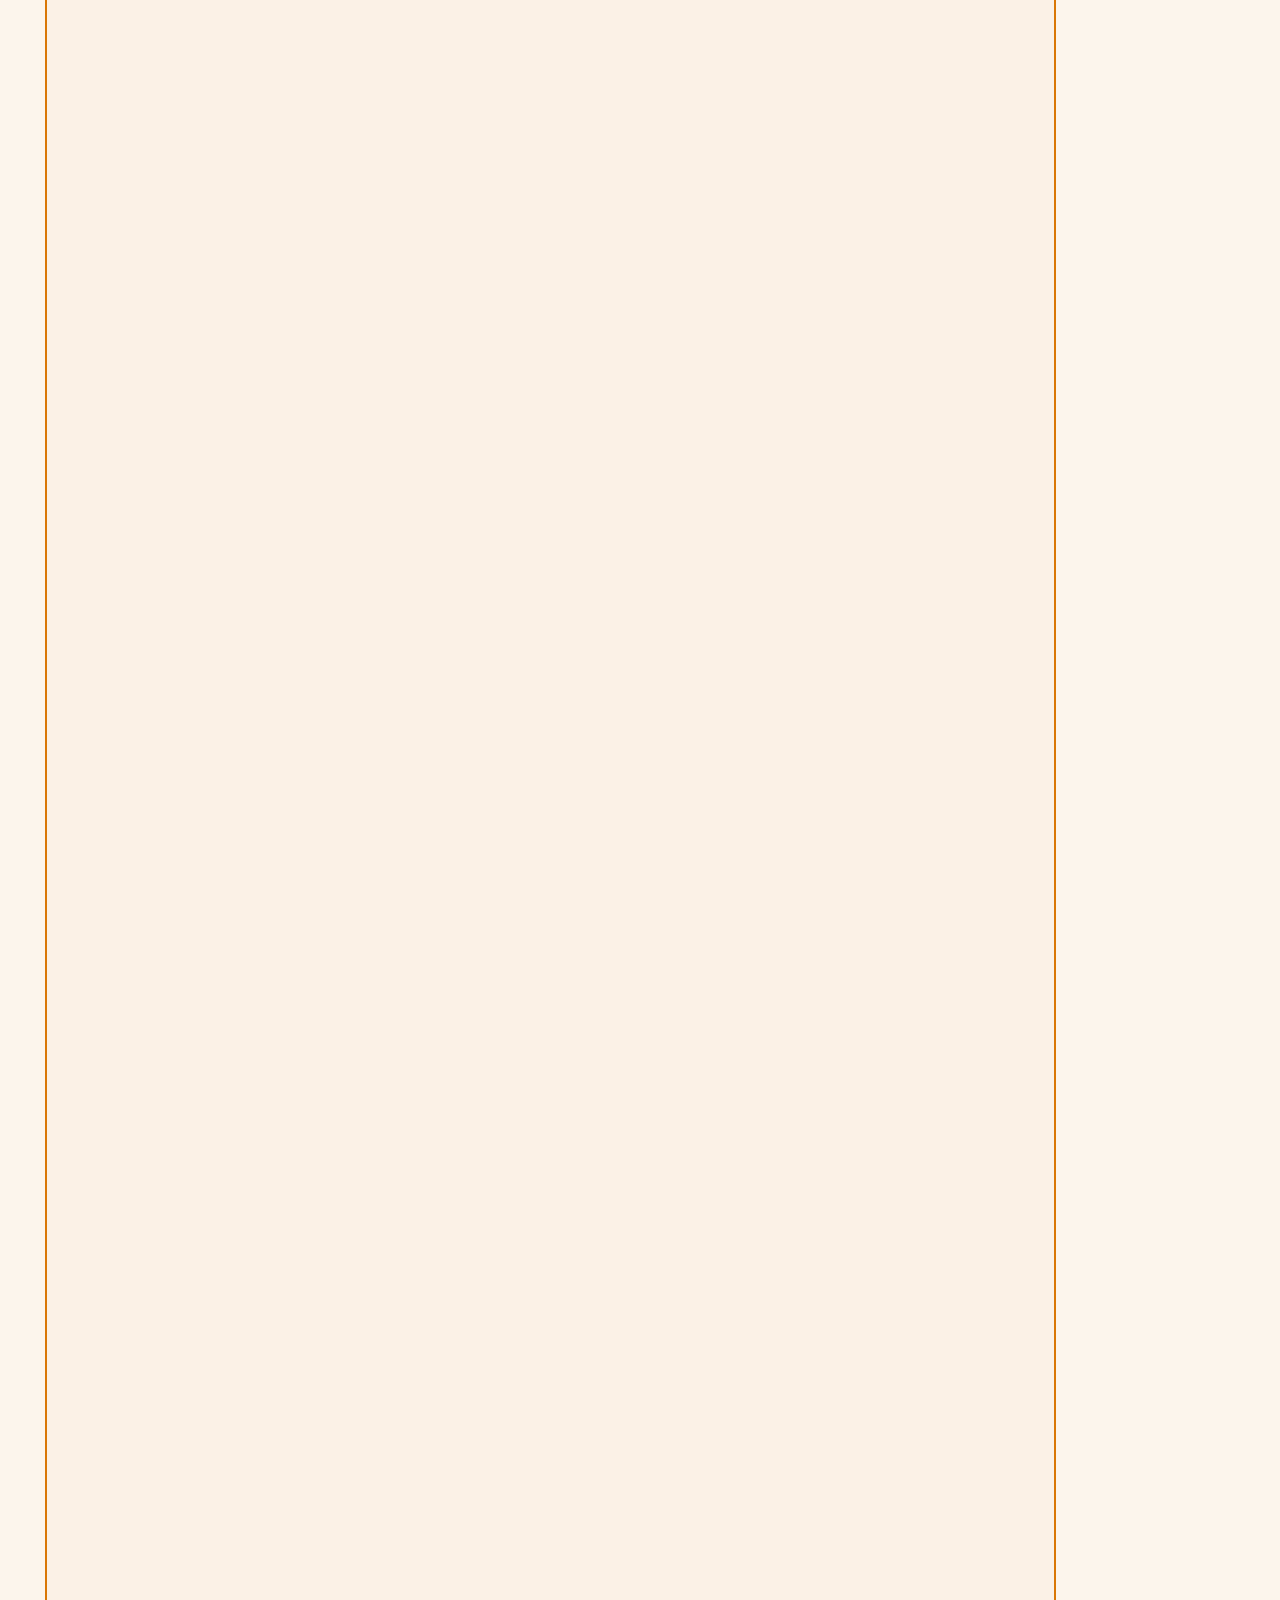
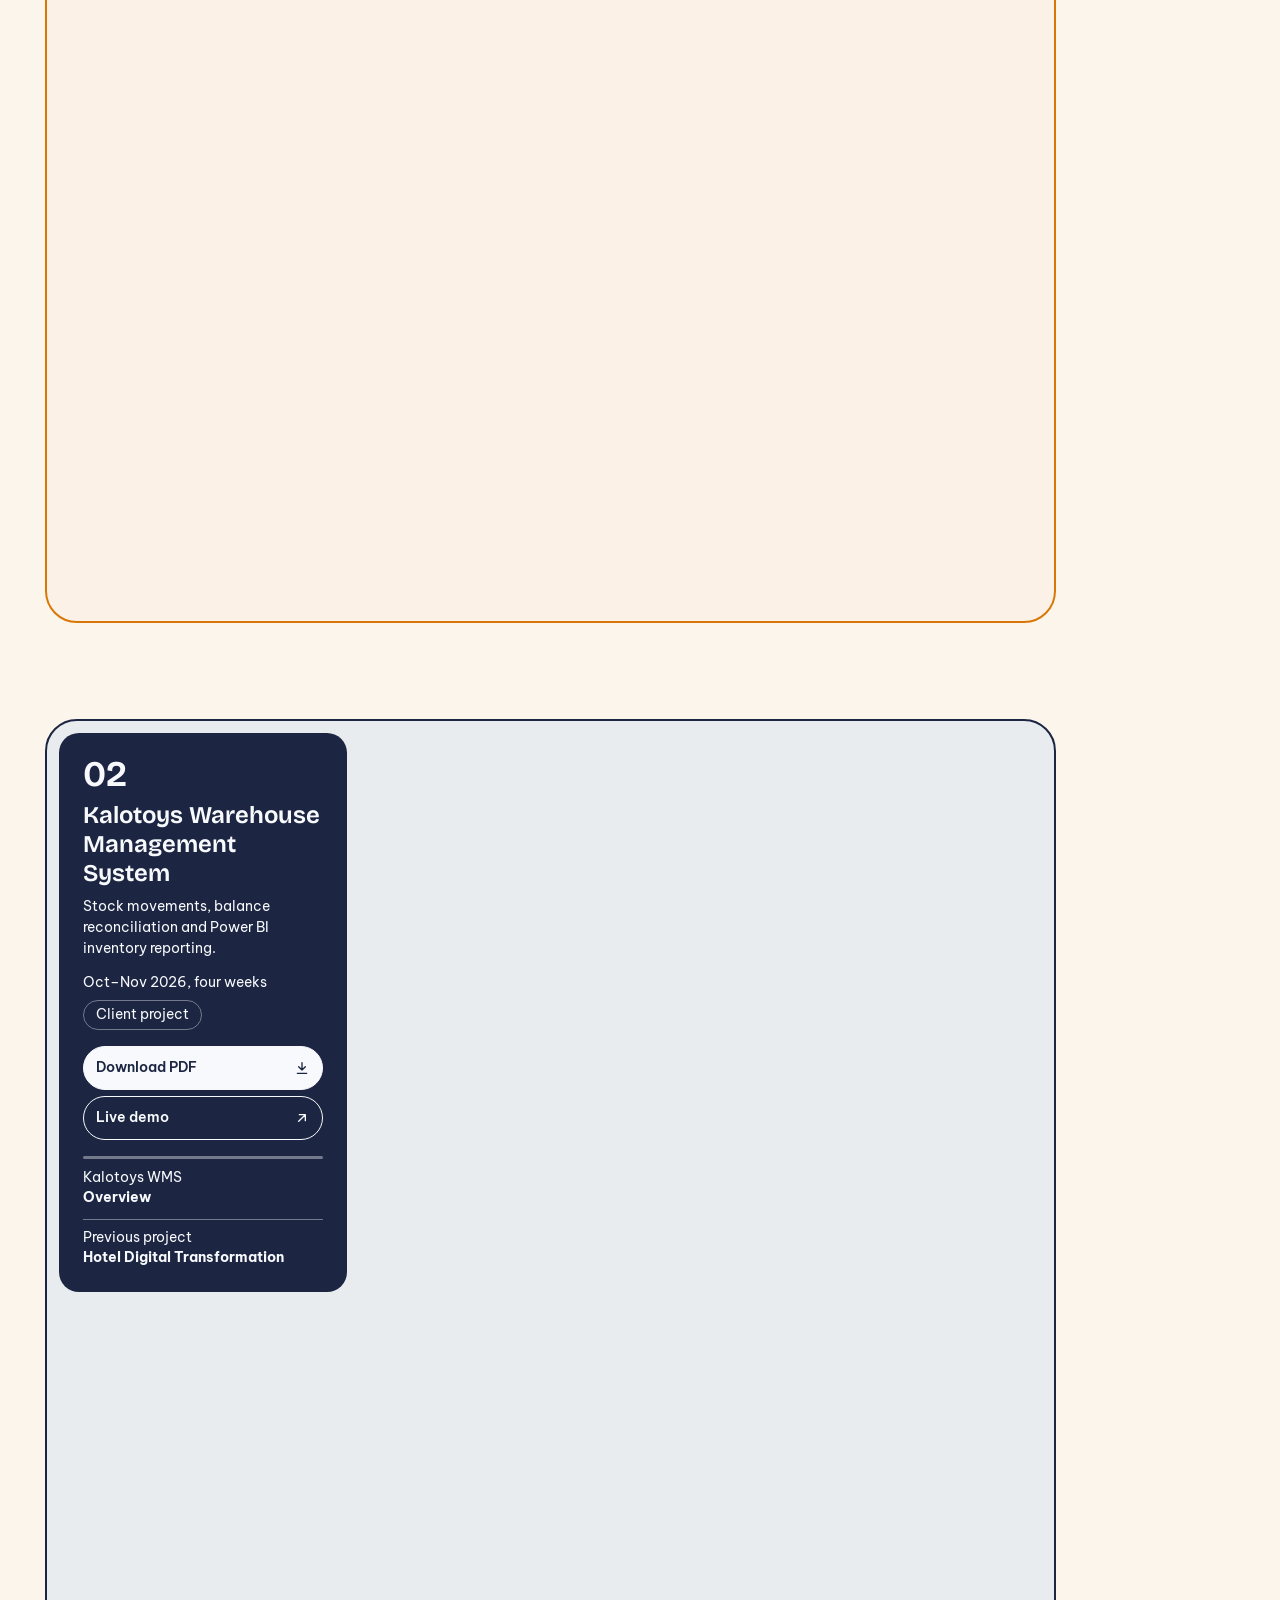
==== commit 510417c9: "Redirect the home page to the portfolio" ====
--- a/index.html
+++ b/index.html
@@ -3,9 +3,11 @@
 <head>
   <meta charset="utf-8">
   <meta name="viewport" content="width=device-width, initial-scale=1">
-  <title>Address no longer in use</title>
+  <meta http-equiv="refresh" content="0; url=./portfolio/">
+  <link rel="canonical" href="https://mpgranji.github.io/portfolio/">
+  <title>Vương Phan Quốc Cường | Portfolio</title>
 </head>
 <body>
-  <p>This address is no longer in use.</p>
+  <p>Continue to <a href="./portfolio/">the portfolio</a>.</p>
 </body>
 </html>
